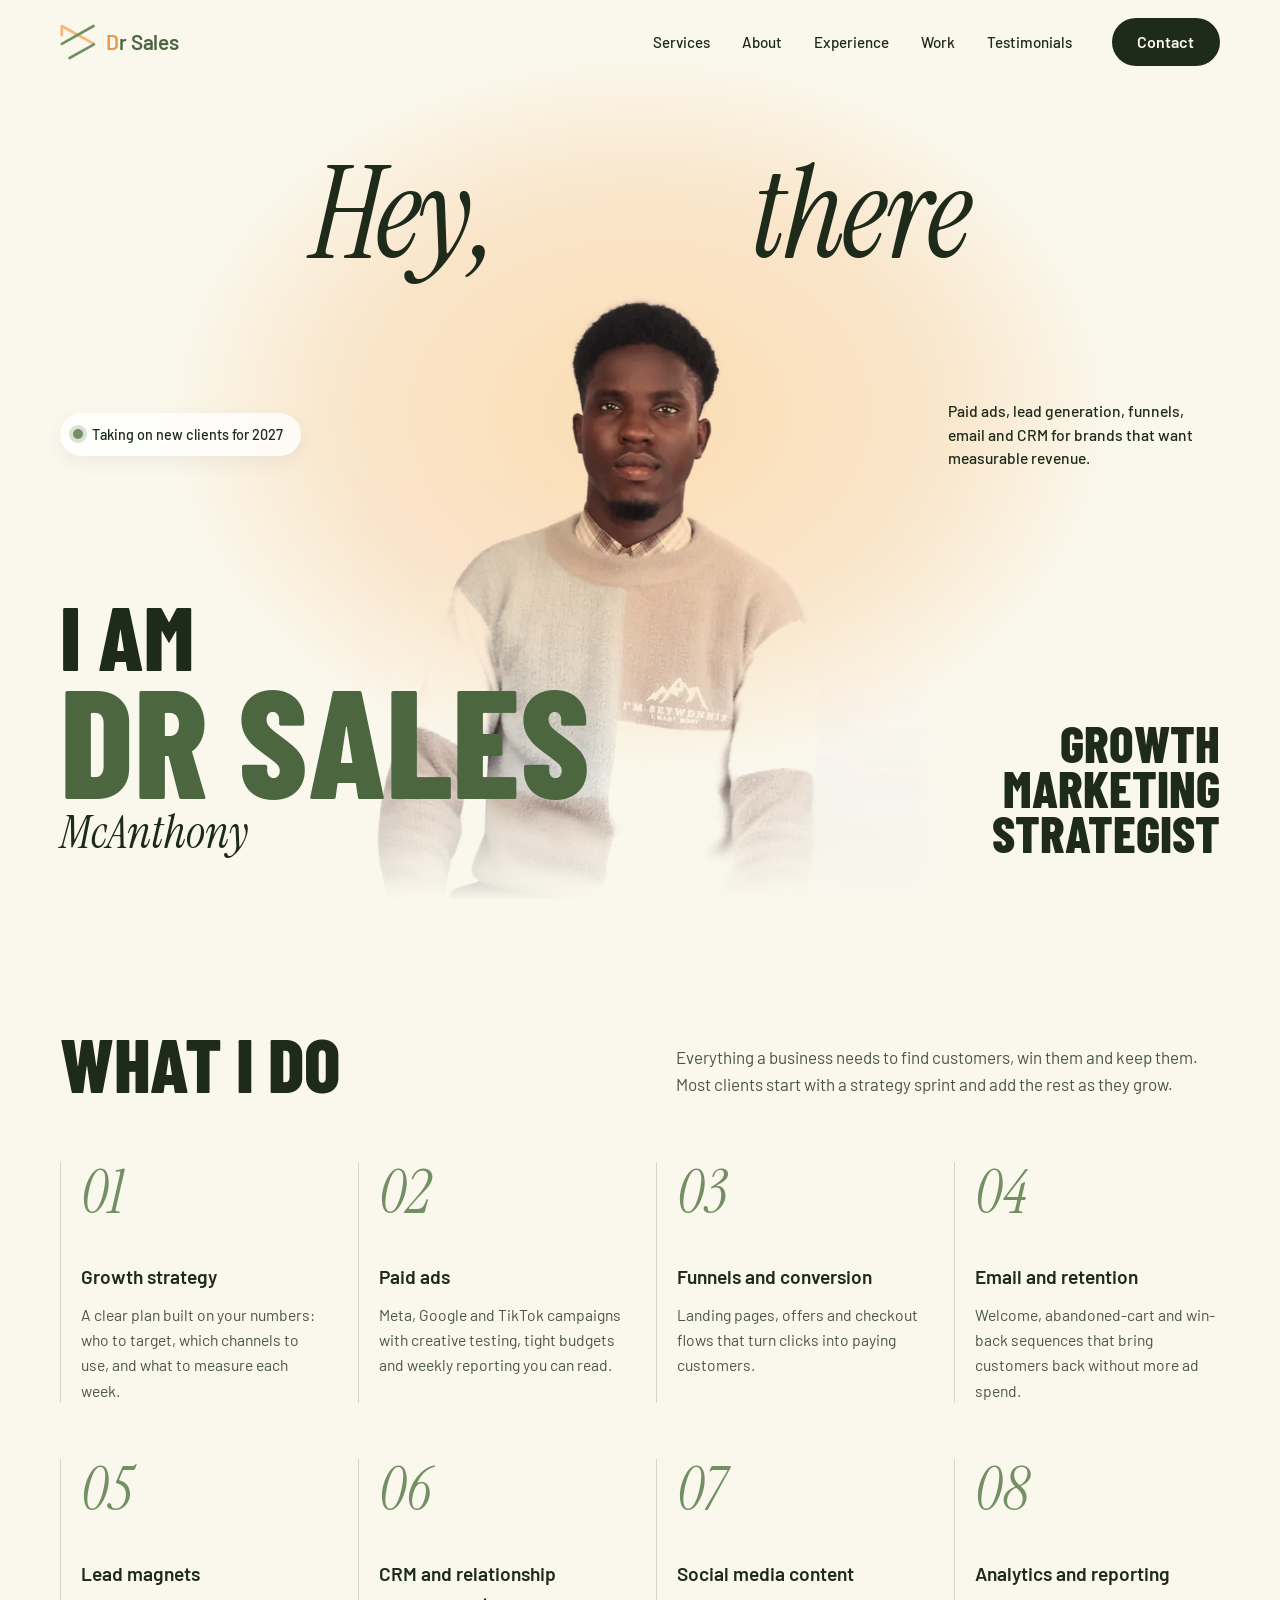
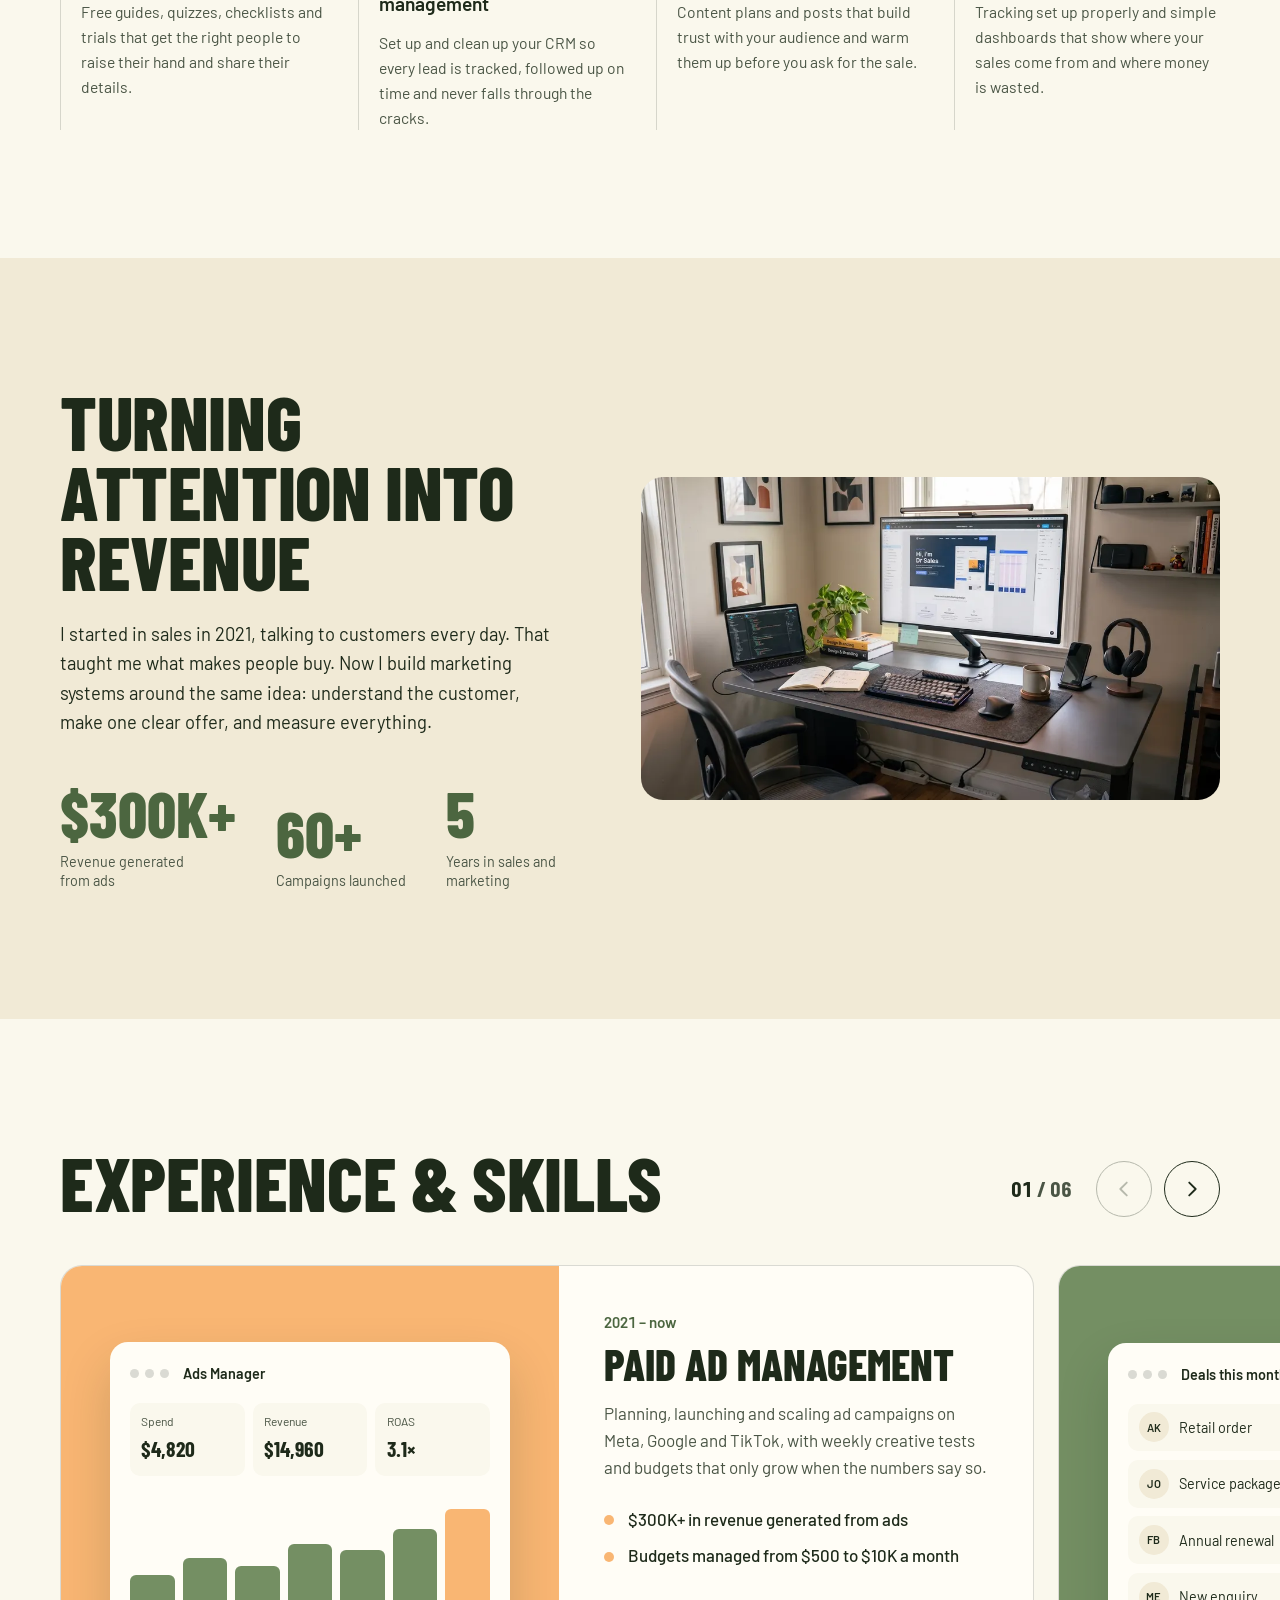
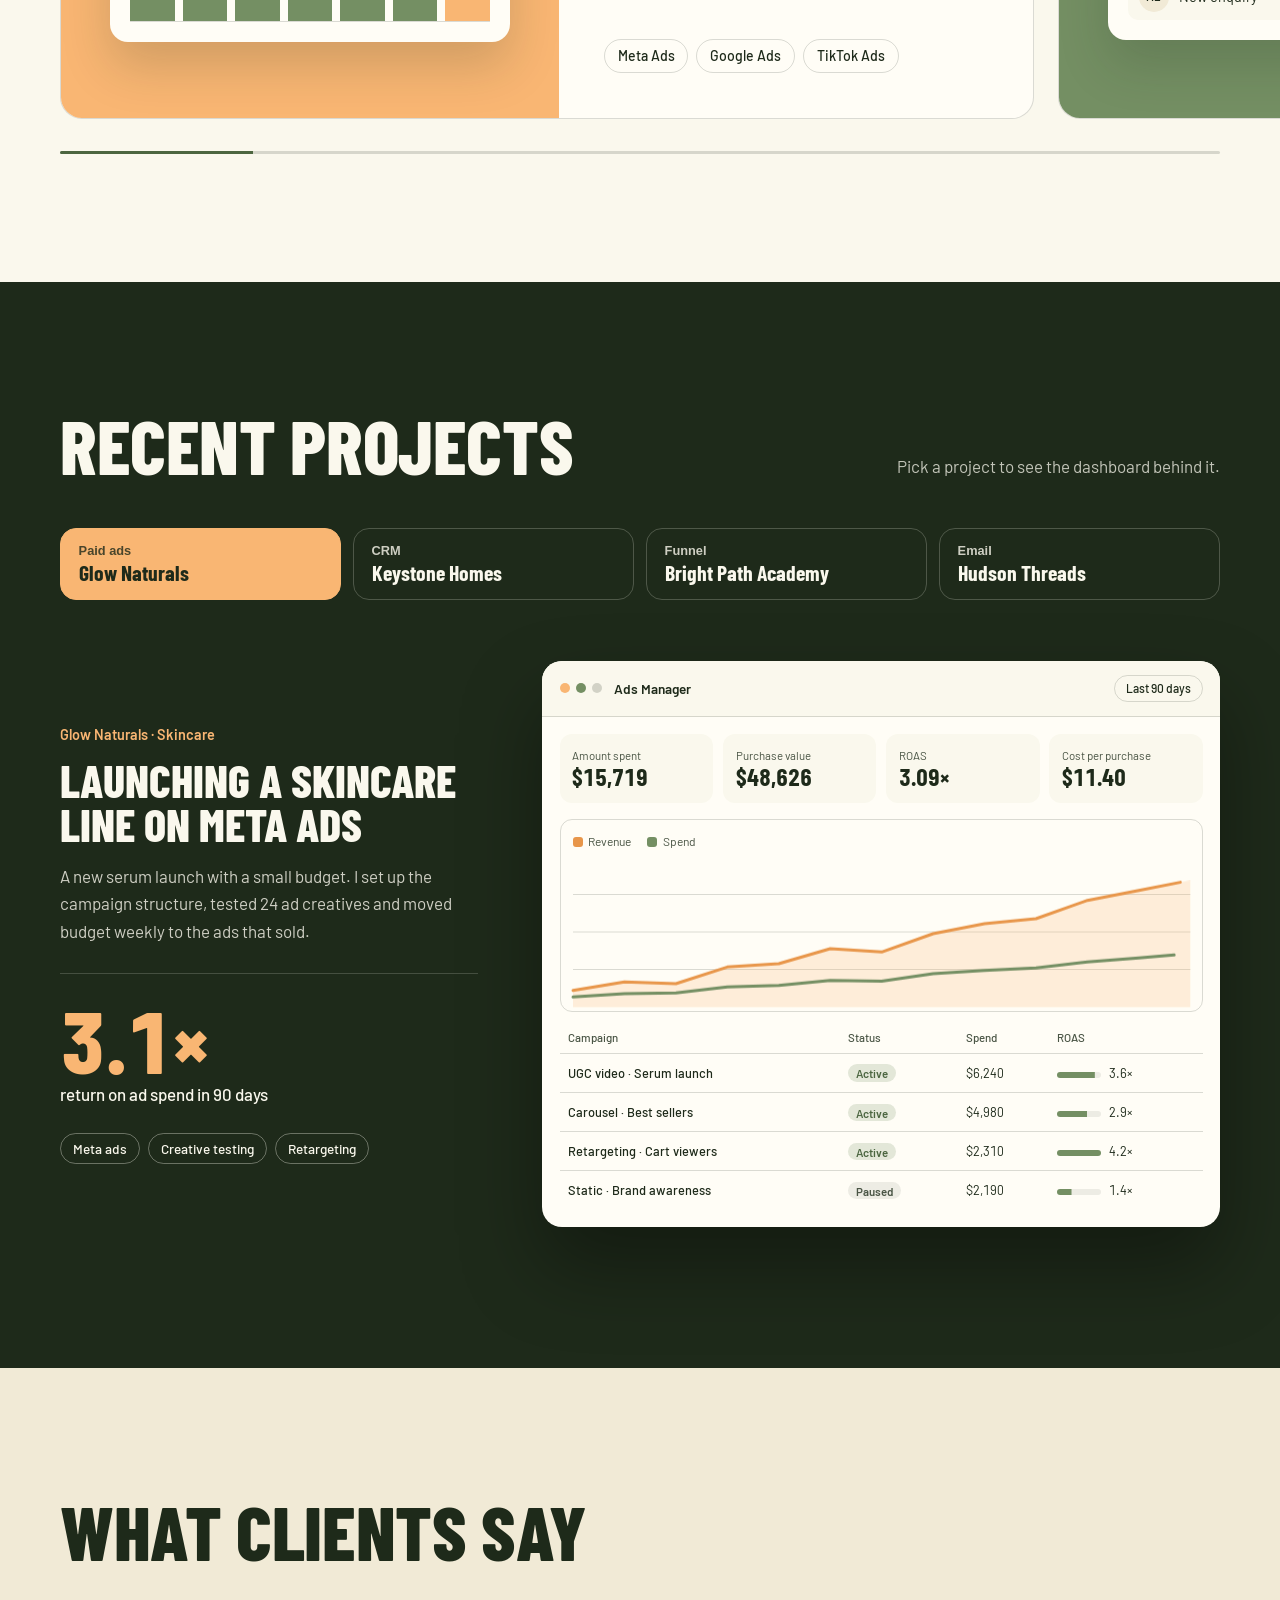
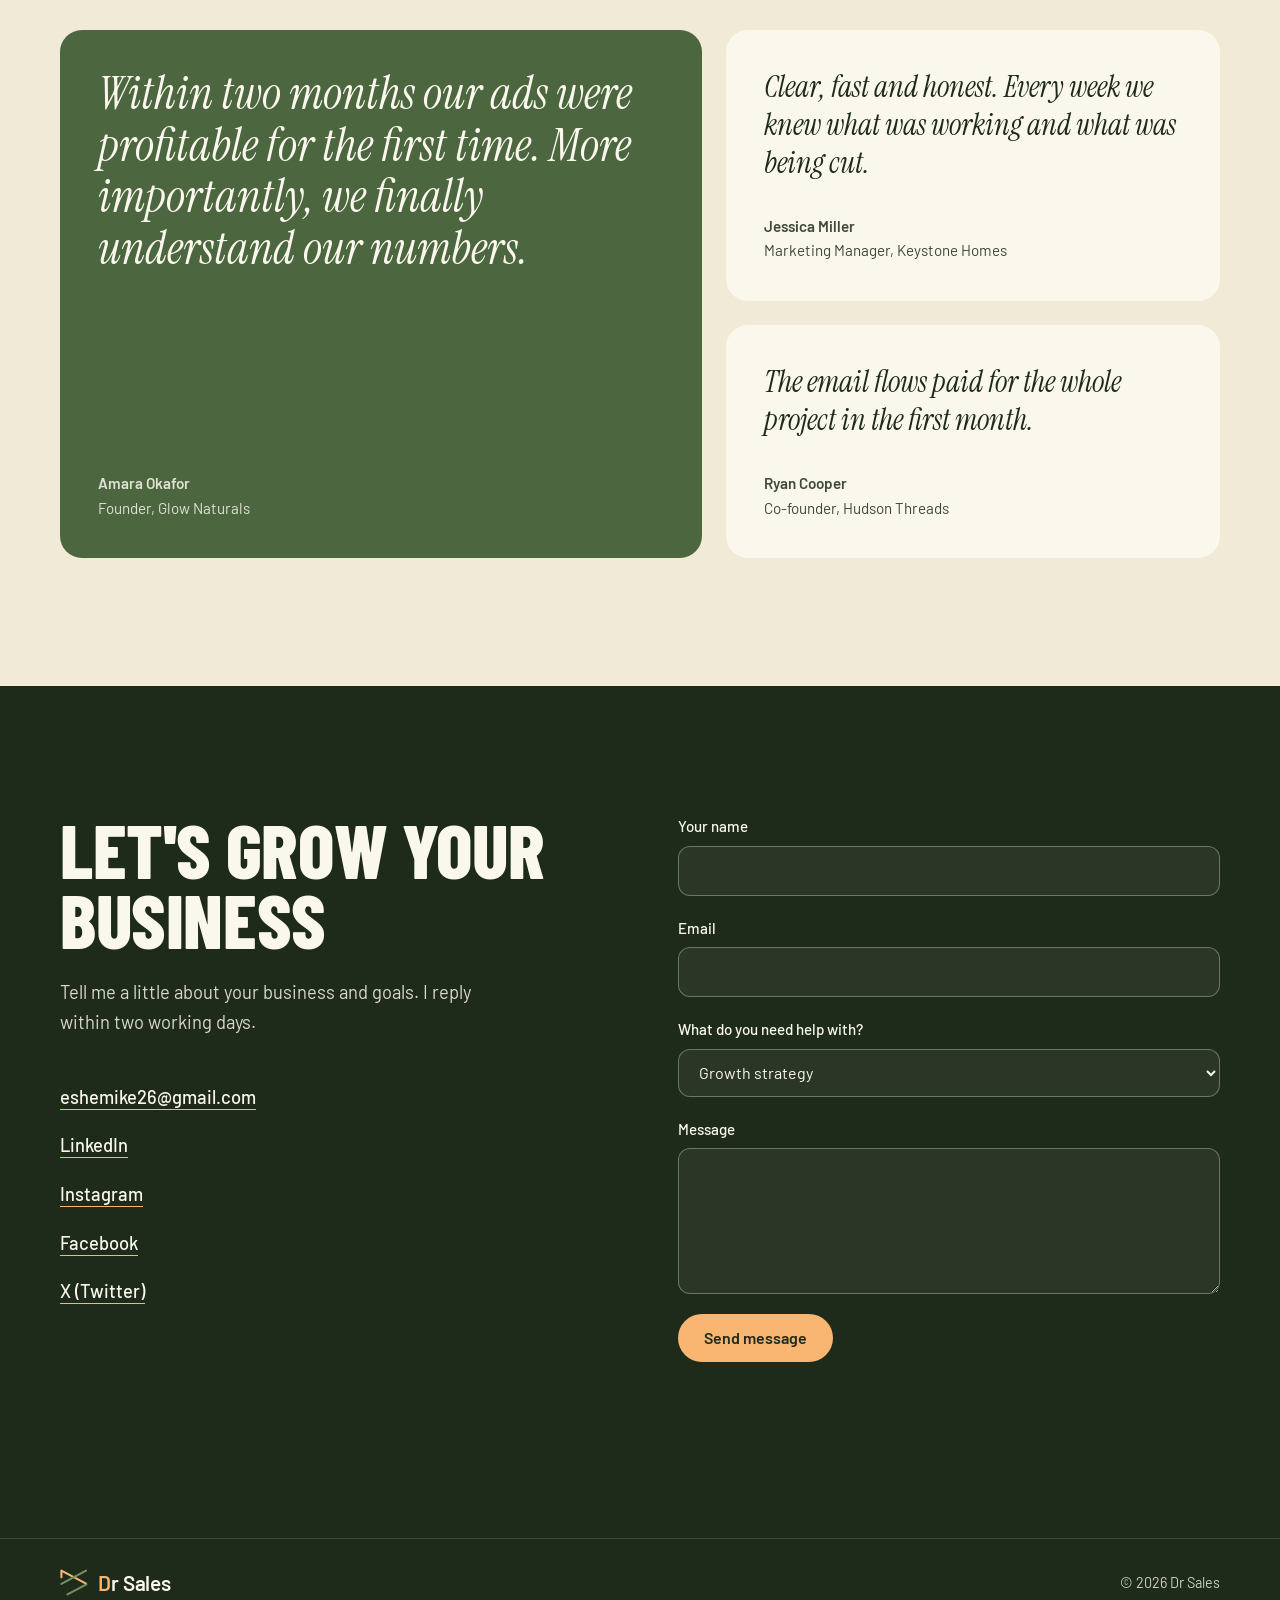
==== index.html @ d41d9933 "Initial portfolio site for Dr Sales Static HTML/CSS/JS portfolio: hero, services, about, experience " ====
<!doctype html>
<html lang="en">
<head>
  <meta charset="utf-8">
  <meta name="viewport" content="width=device-width, initial-scale=1">
  <title>Dr Sales — Growth Marketing Strategist</title>
  <meta name="description" content="Dr Sales helps brands turn attention into revenue with growth strategy, paid ads, funnels and retention marketing.">
  <link rel="icon" href="assets/img/logo.svg" type="image/svg+xml">
  <link rel="preconnect" href="https://fonts.googleapis.com">
  <link rel="preconnect" href="https://fonts.gstatic.com" crossorigin>
  <link href="https://fonts.googleapis.com/css2?family=Barlow+Condensed:wght@600;700;800&family=Barlow:wght@400;500;600&family=Instrument+Serif:ital@1&display=swap" rel="stylesheet">
  <link rel="stylesheet" href="assets/css/styles.css?v=8">
</head>
<body>
  <a class="skip-link" href="#main">Skip to content</a>

  <header class="site-header" id="top">
    <div class="container header-inner">
      <a class="brand" href="#top" aria-label="Dr Sales, back to top">
        <img src="assets/img/logo.svg" alt="" width="36" height="36">
        <span class="brand-name"><span class="brand-d">D</span>r Sales</span>
      </a>

      <button class="nav-toggle" type="button" aria-expanded="false" aria-controls="site-nav">
        <span class="sr-only">Menu</span>
        <span class="nav-toggle-bar" aria-hidden="true"></span>
      </button>

      <nav class="site-nav" id="site-nav" aria-label="Main">
        <ul>
          <li><a href="#services">Services</a></li>
          <li><a href="#about">About</a></li>
          <li><a href="#experience">Experience</a></li>
          <li><a href="#work">Work</a></li>
          <li><a href="#testimonials">Testimonials</a></li>
        </ul>
        <a class="btn btn-dark" href="#contact">Contact</a>
      </nav>
    </div>
  </header>

  <!-- Floating call to action: appears after the hero, hides at the contact form -->
  <a class="float-cta" href="#contact" data-float-cta>
    <span class="float-cta-dot" aria-hidden="true"></span>
    Get in touch
  </a>

  <main id="main">
    <!-- ============ HERO ============ -->
    <section class="hero" aria-labelledby="hero-title">
      <div class="container hero-grid">
        <p class="hero-hello" aria-hidden="true"><span>Hey,</span> <span>there</span></p>

        <figure class="hero-photo">
          <img src="assets/img/hero-900.webp"
               srcset="assets/img/hero-900.webp 900w, assets/img/hero-1400.webp 1400w"
               sizes="(min-width: 960px) 44vw, 90vw"
               width="900" height="1008"
               alt="Dr Sales seated on a stool in a colour-block sweater"
               fetchpriority="high">
        </figure>

        <p class="hero-status">
          <span class="status-dot" aria-hidden="true"></span>
          Taking on new clients for 2027
        </p>

        <!-- PLACEHOLDER: edit your specialities -->
        <p class="hero-focus">Paid ads, lead generation, funnels, email and CRM for brands that want measurable revenue.</p>

        <h1 class="hero-title" id="hero-title">
          <span class="hero-iam">I am</span>
          <span class="hero-name">Dr Sales</span>
          <span class="hero-realname">McAnthony</span>
        </h1>

        <p class="hero-role">Growth <br>Marketing <br>Strategist</p>
      </div>
    </section>

    <!-- ============ SERVICES ============ -->
    <!-- PLACEHOLDER: services copy -->
    <section class="section services" id="services" aria-labelledby="services-title">
      <div class="container">
        <div class="section-head">
          <h2 class="display" id="services-title">What I do</h2>
          <p class="section-lede">Everything a business needs to find customers, win them and keep them. Most clients start with a strategy sprint and add the rest as they grow.</p>
        </div>

        <ol class="service-list">
          <li class="service">
            <span class="service-num" aria-hidden="true">01</span>
            <h3>Growth strategy</h3>
            <p>A clear plan built on your numbers: who to target, which channels to use, and what to measure each week.</p>
          </li>
          <li class="service">
            <span class="service-num" aria-hidden="true">02</span>
            <h3>Paid ads</h3>
            <p>Meta, Google and TikTok campaigns with creative testing, tight budgets and weekly reporting you can read.</p>
          </li>
          <li class="service">
            <span class="service-num" aria-hidden="true">03</span>
            <h3>Funnels and conversion</h3>
            <p>Landing pages, offers and checkout flows that turn clicks into paying customers.</p>
          </li>
          <li class="service">
            <span class="service-num" aria-hidden="true">04</span>
            <h3>Email and retention</h3>
            <p>Welcome, abandoned-cart and win-back sequences that bring customers back without more ad spend.</p>
          </li>
          <li class="service">
            <span class="service-num" aria-hidden="true">05</span>
            <h3>Lead magnets</h3>
            <p>Free guides, quizzes, checklists and trials that get the right people to raise their hand and share their details.</p>
          </li>
          <li class="service">
            <span class="service-num" aria-hidden="true">06</span>
            <h3>CRM and relationship management</h3>
            <p>Set up and clean up your CRM so every lead is tracked, followed up on time and never falls through the cracks.</p>
          </li>
          <li class="service">
            <span class="service-num" aria-hidden="true">07</span>
            <h3>Social media content</h3>
            <p>Content plans and posts that build trust with your audience and warm them up before you ask for the sale.</p>
          </li>
          <li class="service">
            <span class="service-num" aria-hidden="true">08</span>
            <h3>Analytics and reporting</h3>
            <p>Tracking set up properly and simple dashboards that show where your sales come from and where money is wasted.</p>
          </li>
        </ol>
      </div>
    </section>

    <!-- ============ ABOUT + STATS ============ -->
    <!-- PLACEHOLDER: bio and numbers -->
    <section class="section about" id="about" aria-labelledby="about-title">
      <div class="container about-grid">
        <div class="about-copy">
          <h2 class="display" id="about-title">Turning attention into revenue</h2>
          <p class="about-text">I started in sales in 2021, talking to customers every day. That taught me what makes people buy. Now I build marketing systems around the same idea: understand the customer, make one clear offer, and measure everything.</p>

          <dl class="stats">
            <div class="stat">
              <dt>Revenue generated from ads</dt>
              <dd>$300K+</dd>
            </div>
            <div class="stat">
              <dt>Campaigns launched</dt>
              <dd>60+</dd>
            </div>
            <div class="stat">
              <dt>Years in sales and marketing</dt>
              <dd>5</dd>
            </div>
          </dl>
        </div>

        <figure class="about-photo">
          <img src="assets/img/workspace-1000.webp"
               srcset="assets/img/workspace-1000.webp 1000w, assets/img/workspace-1800.webp 1800w"
               sizes="(min-width: 960px) 50vw, 92vw"
               width="1000" height="558" loading="lazy"
               alt="Desk with a monitor showing a website design, a laptop with code, and design books">
        </figure>
      </div>
    </section>

    <!-- ============ EXPERIENCE & SKILLS ============ -->
    <!-- PLACEHOLDER: roles, years and tools -->
    <section class="section experience" id="experience" aria-labelledby="experience-title">
      <div class="container">
        <div class="xp-head">
          <h2 class="display" id="experience-title">Experience &amp; skills</h2>
          <div class="xp-controls">
            <p class="xp-counter" aria-hidden="true"><span data-xp-current>01</span> / <span data-xp-total>06</span></p>
            <button class="xp-arrow" type="button" data-xp-prev aria-label="Previous skill">
              <svg viewBox="0 0 24 24" width="22" height="22" aria-hidden="true"><path d="M15 5l-7 7 7 7" fill="none" stroke="currentColor" stroke-width="2" stroke-linecap="round" stroke-linejoin="round"/></svg>
            </button>
            <button class="xp-arrow" type="button" data-xp-next aria-label="Next skill">
              <svg viewBox="0 0 24 24" width="22" height="22" aria-hidden="true"><path d="M9 5l7 7-7 7" fill="none" stroke="currentColor" stroke-width="2" stroke-linecap="round" stroke-linejoin="round"/></svg>
            </button>
          </div>
        </div>
      </div>

      <div class="xp-track" tabindex="0" role="region" aria-roledescription="carousel" aria-label="Experience by skill. Use the arrow buttons or swipe to see more.">
        <!-- 1. Paid ads -->
        <article class="xp-slide" aria-roledescription="slide" aria-label="1 of 6">
          <div class="xp-visual xp-visual-orange" aria-hidden="true">
            <div class="mock">
              <div class="mock-bar"><span></span><span></span><span></span><b>Ads Manager</b></div>
              <div class="mock-kpis">
                <div><small>Spend</small><strong>$4,820</strong></div>
                <div><small>Revenue</small><strong>$14,960</strong></div>
                <div><small>ROAS</small><strong>3.1×</strong></div>
              </div>
              <div class="mock-chart">
                <i style="--h:38%"></i><i style="--h:52%"></i><i style="--h:45%"></i><i style="--h:63%"></i><i style="--h:58%"></i><i style="--h:76%"></i><i style="--h:92%"></i>
              </div>
            </div>
          </div>
          <div class="xp-body">
            <p class="xp-years">2021 – now</p>
            <h3>Paid ad management</h3>
            <p>Planning, launching and scaling ad campaigns on Meta, Google and TikTok, with weekly creative tests and budgets that only grow when the numbers say so.</p>
            <ul class="xp-highlights">
              <li>$300K+ in revenue generated from ads</li>
              <li>Budgets managed from $500 to $10K a month</li>
            </ul>
            <ul class="xp-tools" aria-label="Tools">
              <li>Meta Ads</li><li>Google Ads</li><li>TikTok Ads</li>
            </ul>
          </div>
        </article>

        <!-- 2. Sales -->
        <article class="xp-slide" aria-roledescription="slide" aria-label="2 of 6">
          <div class="xp-visual xp-visual-green" aria-hidden="true">
            <div class="mock">
              <div class="mock-bar"><span></span><span></span><span></span><b>Deals this month</b></div>
              <ul class="mock-rows">
                <li><span class="mock-avatar">AK</span>Retail order<em class="mock-pill">Won</em></li>
                <li><span class="mock-avatar">JO</span>Service package<em class="mock-pill">Won</em></li>
                <li><span class="mock-avatar">FB</span>Annual renewal<em class="mock-pill mock-pill-soft">Follow up</em></li>
                <li><span class="mock-avatar">ME</span>New enquiry<em class="mock-pill mock-pill-soft">Call booked</em></li>
              </ul>
            </div>
          </div>
          <div class="xp-body">
            <p class="xp-years">2021 – 2023</p>
            <h3>Sales and client relationships</h3>
            <p>Where it started: speaking to customers every day, handling objections and closing deals. It is the reason every campaign I build starts with the customer.</p>
            <ul class="xp-highlights">
              <li>Consistently hit monthly sales targets</li>
              <li>Built a base of repeat and referral clients</li>
            </ul>
            <ul class="xp-tools" aria-label="Tools">
              <li>WhatsApp Business</li><li>Google Sheets</li><li>LinkedIn</li>
            </ul>
          </div>
        </article>

        <!-- 3. Lead magnets -->
        <article class="xp-slide" aria-roledescription="slide" aria-label="3 of 6">
          <div class="xp-visual xp-visual-sand" aria-hidden="true">
            <div class="mock mock-center">
              <p class="mock-kicker">Free guide</p>
              <p class="mock-title">7 ways to get more customers from Instagram</p>
              <div class="mock-input">your@email.com</div>
              <div class="mock-button">Send me the guide</div>
              <p class="mock-note">2,140 downloads</p>
            </div>
          </div>
          <div class="xp-body">
            <p class="xp-years">2022 – now</p>
            <h3>Lead generation and lead magnets</h3>
            <p>Free guides, quizzes and offers that turn strangers into leads, paired with ads and landing pages that bring the right people in.</p>
            <ul class="xp-highlights">
              <li>15+ lead magnets created for clients</li>
              <li>Cost per lead cut by up to 40%</li>
            </ul>
            <ul class="xp-tools" aria-label="Tools">
              <li>Canva</li><li>Typeform</li><li>Meta Lead Ads</li>
            </ul>
          </div>
        </article>

        <!-- 4. Funnels -->
        <article class="xp-slide" aria-roledescription="slide" aria-label="4 of 6">
          <div class="xp-visual xp-visual-ink" aria-hidden="true">
            <div class="mock">
              <div class="mock-bar"><span></span><span></span><span></span><b>Funnel</b></div>
              <div class="mock-funnel">
                <div style="--w:100%"><span>Visitors</span><b>8,400</b></div>
                <div style="--w:72%"><span>Leads</span><b>1,260</b></div>
                <div style="--w:48%"><span>Calls</span><b>310</b></div>
                <div style="--w:30%"><span>Sales</span><b>96</b></div>
              </div>
            </div>
          </div>
          <div class="xp-body">
            <p class="xp-years">2023 – now</p>
            <h3>Funnels and landing pages</h3>
            <p>Landing pages, offers and booking flows built to convert, then tested and improved step by step until fewer visitors are lost along the way.</p>
            <ul class="xp-highlights">
              <li>20+ funnels and landing pages launched</li>
              <li>Conversion rates doubled on rebuilt pages</li>
            </ul>
            <ul class="xp-tools" aria-label="Tools">
              <li>GoHighLevel</li><li>Systeme.io</li><li>Hotjar</li>
            </ul>
          </div>
        </article>

        <!-- 5. Email -->
        <article class="xp-slide" aria-roledescription="slide" aria-label="5 of 6">
          <div class="xp-visual xp-visual-orange" aria-hidden="true">
            <div class="mock">
              <div class="mock-bar"><span></span><span></span><span></span><b>Welcome flow</b></div>
              <ol class="mock-flow">
                <li><b>Trigger</b> Joins the list</li>
                <li><b>Email 1</b> Welcome and free gift</li>
                <li><b>Wait</b> 2 days</li>
                <li><b>Email 2</b> Best sellers</li>
                <li><b>Email 3</b> 10% off, ends Friday</li>
              </ol>
            </div>
          </div>
          <div class="xp-body">
            <p class="xp-years">2023 – now</p>
            <h3>Email marketing and automation</h3>
            <p>Welcome, abandoned-cart and win-back flows that keep selling in the background, plus weekly campaigns people actually open.</p>
            <ul class="xp-highlights">
              <li>Average open rates above 40%</li>
              <li>Email driving up to 30% of store revenue</li>
            </ul>
            <ul class="xp-tools" aria-label="Tools">
              <li>Klaviyo</li><li>Mailchimp</li><li>Brevo</li>
            </ul>
          </div>
        </article>

        <!-- 6. CRM -->
        <article class="xp-slide" aria-roledescription="slide" aria-label="6 of 6">
          <div class="xp-visual xp-visual-green" aria-hidden="true">
            <div class="mock">
              <div class="mock-bar"><span></span><span></span><span></span><b>Pipeline</b></div>
              <div class="mock-kanban">
                <div><small>New</small><i></i><i></i><i></i></div>
                <div><small>Contacted</small><i></i><i></i></div>
                <div><small>Proposal</small><i></i><i></i></div>
                <div><small>Won</small><i class="is-won"></i><i class="is-won"></i></div>
              </div>
            </div>
          </div>
          <div class="xp-body">
            <p class="xp-years">2024 – now</p>
            <h3>CRM and relationship management</h3>
            <p>Setting up pipelines, follow-up reminders and automations so every lead gets a fast reply and no customer is forgotten after the first sale.</p>
            <ul class="xp-highlights">
              <li>Lead response time cut from days to minutes</li>
              <li>CRMs set up for agencies, stores and coaches</li>
            </ul>
            <ul class="xp-tools" aria-label="Tools">
              <li>HubSpot</li><li>Zoho CRM</li><li>GoHighLevel</li>
            </ul>
          </div>
        </article>
      </div>

      <div class="container">
        <div class="xp-progress" aria-hidden="true"><span></span></div>
      </div>
    </section>

    <!-- ============ RECENT WORK ============ -->
    <!-- PLACEHOLDER: client names, numbers and dashboards are examples. Replace with your real projects. -->
    <section class="section work" id="work" aria-labelledby="work-title">
      <div class="container">
        <div class="work-head">
          <h2 class="display" id="work-title">Recent projects</h2>
          <p class="work-lede">Pick a project to see the dashboard behind it.</p>
        </div>

        <div class="proj-tabs" role="tablist" aria-label="Projects">
          <button class="proj-tab" type="button" role="tab" id="tab-ads" aria-controls="panel-ads" aria-selected="true">
            <span class="proj-tab-kind">Paid ads</span>
            <span class="proj-tab-client">Glow Naturals</span>
          </button>
          <button class="proj-tab" type="button" role="tab" id="tab-crm" aria-controls="panel-crm" aria-selected="false" tabindex="-1">
            <span class="proj-tab-kind">CRM</span>
            <span class="proj-tab-client">Keystone Homes</span>
          </button>
          <button class="proj-tab" type="button" role="tab" id="tab-funnel" aria-controls="panel-funnel" aria-selected="false" tabindex="-1">
            <span class="proj-tab-kind">Funnel</span>
            <span class="proj-tab-client">Bright Path Academy</span>
          </button>
          <button class="proj-tab" type="button" role="tab" id="tab-email" aria-controls="panel-email" aria-selected="false" tabindex="-1">
            <span class="proj-tab-kind">Email</span>
            <span class="proj-tab-client">Hudson Threads</span>
          </button>
        </div>

        <!-- ===== Project 1: Paid ads ===== -->
        <div class="proj-panel is-active" role="tabpanel" id="panel-ads" aria-labelledby="tab-ads" tabindex="0">
          <div class="proj-info">
            <p class="proj-client">Glow Naturals · Skincare</p>
            <h3>Launching a skincare line on Meta ads</h3>
            <p>A new serum launch with a small budget. I set up the campaign structure, tested 24 ad creatives and moved budget weekly to the ads that sold.</p>
            <p class="proj-result"><span class="proj-result-num" data-count="3.1" data-decimals="1" data-suffix="×">3.1×</span> return on ad spend in 90 days</p>
            <ul class="proj-tags" aria-label="Services used"><li>Meta ads</li><li>Creative testing</li><li>Retargeting</li></ul>
          </div>

          <div class="dash" aria-hidden="true">
            <div class="dash-top">
              <span class="dash-dots"><i></i><i></i><i></i></span>
              <b>Ads Manager</b>
              <span class="dash-pill">Last 90 days</span>
            </div>
            <div class="dash-body">
              <div class="dash-kpis">
                <div class="kpi"><small>Amount spent</small><strong data-count="15720" data-prefix="$">$15,720</strong></div>
                <div class="kpi"><small>Purchase value</small><strong data-count="48630" data-prefix="$">$48,630</strong></div>
                <div class="kpi"><small>ROAS</small><strong data-count="3.09" data-decimals="2" data-suffix="×">3.09×</strong></div>
                <div class="kpi"><small>Cost per purchase</small><strong data-count="11.4" data-decimals="2" data-prefix="$">$11.40</strong></div>
              </div>

              <div class="dash-chart">
                <div class="dash-legend"><span class="lg-orange">Revenue</span><span class="lg-green">Spend</span></div>
                <svg viewBox="0 0 600 180" preserveAspectRatio="none">
                  <g class="grid"><line x1="0" y1="45" x2="600" y2="45"/><line x1="0" y1="90" x2="600" y2="90"/><line x1="0" y1="135" x2="600" y2="135"/></g>
                  <path class="area" d="M0 160 L50 150 L100 152 L150 132 L200 128 L250 110 L300 114 L350 92 L400 80 L450 74 L500 52 L550 40 L600 28 L600 180 L0 180Z"/>
                  <path class="line line-orange" pathLength="1" d="M0 160 L50 150 L100 152 L150 132 L200 128 L250 110 L300 114 L350 92 L400 80 L450 74 L500 52 L550 40 L600 28"/>
                  <path class="line line-green" pathLength="1" d="M0 168 L50 164 L100 163 L150 156 L200 154 L250 148 L300 149 L350 140 L400 136 L450 133 L500 126 L550 121 L600 116"/>
                </svg>
              </div>

              <table class="dash-table">
                <thead><tr><th>Campaign</th><th>Status</th><th>Spend</th><th>ROAS</th></tr></thead>
                <tbody>
                  <tr><td>UGC video · Serum launch</td><td><em class="st st-on">Active</em></td><td>$6,240</td><td><span class="roas" style="--r:86%"></span>3.6×</td></tr>
                  <tr><td>Carousel · Best sellers</td><td><em class="st st-on">Active</em></td><td>$4,980</td><td><span class="roas" style="--r:69%"></span>2.9×</td></tr>
                  <tr><td>Retargeting · Cart viewers</td><td><em class="st st-on">Active</em></td><td>$2,310</td><td><span class="roas" style="--r:100%"></span>4.2×</td></tr>
                  <tr><td>Static · Brand awareness</td><td><em class="st st-off">Paused</em></td><td>$2,190</td><td><span class="roas" style="--r:33%"></span>1.4×</td></tr>
                </tbody>
              </table>
            </div>
          </div>
        </div>

        <!-- ===== Project 2: CRM ===== -->
        <div class="proj-panel" role="tabpanel" id="panel-crm" aria-labelledby="tab-crm" tabindex="0" hidden>
          <div class="proj-info">
            <p class="proj-client">Keystone Homes · Real estate</p>
            <h3>A CRM that follows up on every lead</h3>
            <p>Leads from Google Ads and a free buyer's guide were sitting in inboxes for days. I set up a HubSpot pipeline with instant replies, reminders and viewing bookings.</p>
            <p class="proj-result"><span class="proj-result-num" data-count="4" data-suffix=" min">4 min</span> average reply to new leads, down from 2 days</p>
            <ul class="proj-tags" aria-label="Services used"><li>HubSpot</li><li>Automation</li><li>Lead magnet</li></ul>
          </div>

          <div class="dash" aria-hidden="true">
            <div class="dash-top">
              <span class="dash-dots"><i></i><i></i><i></i></span>
              <b>Sales pipeline</b>
              <span class="dash-pill">This quarter</span>
            </div>
            <div class="dash-body">
              <div class="dash-kpis">
                <div class="kpi"><small>New leads</small><strong data-count="486">486</strong></div>
                <div class="kpi"><small>Avg. reply time</small><strong data-count="4" data-suffix=" min">4 min</strong></div>
                <div class="kpi"><small>Viewings booked</small><strong data-count="132">132</strong></div>
                <div class="kpi"><small>Deals won</small><strong data-count="27">27</strong></div>
              </div>

              <div class="kanban">
                <div class="kcol">
                  <p class="kcol-title">New lead <span>3</span></p>
                  <div class="kcard"><b>Michael T.</b><small>3-bed apartment</small><em>Google Ads</em></div>
                  <div class="kcard"><b>Sarah M.</b><small>2-bed duplex</small><em>Buyer's guide</em></div>
                  <div class="kcard"><b>Ashley R.</b><small>Lot, half an acre</small><em>Website</em></div>
                </div>
                <div class="kcol">
                  <p class="kcol-title">Contacted <span>2</span></p>
                  <div class="kcard"><b>Grace E.</b><small>4-bed townhouse</small><em>Google Ads</em></div>
                  <div class="kcard"><b>Kevin B.</b><small>Studio condo</small><em>Referral</em></div>
                </div>
                <div class="kcol">
                  <p class="kcol-title">Viewing booked <span>2</span></p>
                  <div class="kcard"><b>Emily S.</b><small>3-bed apartment</small><em>Buyer's guide</em></div>
                  <div class="kcard kcard-move"><b>Daniel F.</b><small>5-bed detached</small><em>Google Ads</em></div>
                </div>
                <div class="kcol kcol-won">
                  <p class="kcol-title">Won <span>27</span></p>
                  <div class="kcard"><b>Brian H.</b><small>2-bed apartment</small><em>Buyer's guide</em></div>
                  <div class="kcard kcard-ghost"></div>
                </div>
              </div>

              <div class="toast"><span class="toast-dot"></span>New lead from Google Ads · auto-reply sent in 1 min</div>
            </div>
          </div>
        </div>

        <!-- ===== Project 3: Funnel ===== -->
        <div class="proj-panel" role="tabpanel" id="panel-funnel" aria-labelledby="tab-funnel" tabindex="0" hidden>
          <div class="proj-info">
            <p class="proj-client">Bright Path Academy · Online courses</p>
            <h3>A webinar funnel that sells the course</h3>
            <p>Ads were sending people straight to a long sales page. I built a free webinar funnel with reminders and a timed offer, then improved each step.</p>
            <p class="proj-result"><span class="proj-result-num" data-count="38" data-prefix="−" data-suffix="%">−38%</span> cost to get each new student</p>
            <ul class="proj-tags" aria-label="Services used"><li>Funnels</li><li>Landing pages</li><li>Paid social</li></ul>
          </div>

          <div class="dash" aria-hidden="true">
            <div class="dash-top">
              <span class="dash-dots"><i></i><i></i><i></i></span>
              <b>Webinar funnel</b>
              <span class="dash-pill">Last 60 days</span>
            </div>
            <div class="dash-body">
              <div class="funnel">
                <div class="fstep" style="--w:100%"><span>Ad clicks</span><b data-count="12480">12,480</b></div>
                <p class="frate">25% registered</p>
                <div class="fstep" style="--w:74%"><span>Registrations</span><b data-count="3120">3,120</b></div>
                <p class="frate">44% attended</p>
                <div class="fstep" style="--w:50%"><span>Attended</span><b data-count="1370">1,370</b></div>
                <p class="frate">15.6% bought</p>
                <div class="fstep" style="--w:30%"><span>Students</span><b data-count="214">214</b></div>
              </div>

              <div class="compare">
                <p class="compare-title">Cost per student</p>
                <div class="cbar"><span>Before</span><i style="--w:100%"></i><b>$61</b></div>
                <div class="cbar cbar-now"><span>After</span><i style="--w:62%"></i><b>$38</b></div>
              </div>
            </div>
          </div>
        </div>

        <!-- ===== Project 4: Email ===== -->
        <div class="proj-panel" role="tabpanel" id="panel-email" aria-labelledby="tab-email" tabindex="0" hidden>
          <div class="proj-info">
            <p class="proj-client">Hudson Threads · Fashion store</p>
            <h3>Email flows that sell on autopilot</h3>
            <p>The store only sent the odd newsletter. I built welcome, abandoned-cart, browse and win-back flows in Klaviyo, then a weekly campaign calendar.</p>
            <p class="proj-result"><span class="proj-result-num" data-count="31" data-suffix="%">31%</span> of store revenue now comes from email</p>
            <ul class="proj-tags" aria-label="Services used"><li>Klaviyo</li><li>Email flows</li><li>Retention</li></ul>
          </div>

          <div class="dash" aria-hidden="true">
            <div class="dash-top">
              <span class="dash-dots"><i></i><i></i><i></i></span>
              <b>Email performance</b>
              <span class="dash-pill">Last 90 days</span>
            </div>
            <div class="dash-body">
              <div class="dash-kpis">
                <div class="kpi"><small>Open rate</small><strong data-count="46.2" data-decimals="1" data-suffix="%">46.2%</strong></div>
                <div class="kpi"><small>Click rate</small><strong data-count="4.8" data-decimals="1" data-suffix="%">4.8%</strong></div>
                <div class="kpi"><small>Email revenue</small><strong data-count="21940" data-prefix="$">$21,940</strong></div>
                <div class="kpi"><small>Subscribers</small><strong data-count="8650">8,650</strong></div>
              </div>

              <div class="email-grid">
                <div class="ring">
                  <svg viewBox="0 0 120 120">
                    <circle class="ring-bg" cx="60" cy="60" r="50"/>
                    <circle class="ring-fg" cx="60" cy="60" r="50" pathLength="100" style="--p:31"/>
                  </svg>
                  <p><b data-count="31" data-suffix="%">31%</b><small>of store revenue</small></p>
                </div>
                <ul class="flows">
                  <li><span>Abandoned cart</span><i style="--w:100%"></i><b>$8,410</b></li>
                  <li><span>Welcome series</span><i style="--w:93%"></i><b>$7,820</b></li>
                  <li><span>Browse abandonment</span><i style="--w:35%"></i><b>$2,960</b></li>
                  <li><span>Win-back</span><i style="--w:33%"></i><b>$2,750</b></li>
                </ul>
              </div>
            </div>
          </div>
        </div>
      </div>
    </section>

    <!-- ============ TESTIMONIALS ============ -->
    <!-- PLACEHOLDER: replace with real client quotes and names -->
    <section class="section testimonials" id="testimonials" aria-labelledby="testimonials-title">
      <div class="container">
        <h2 class="display" id="testimonials-title">What clients say</h2>

        <div class="quote-grid">
          <figure class="quote quote-feature">
            <blockquote>
              <p>Within two months our ads were profitable for the first time. More importantly, we finally understand our numbers.</p>
            </blockquote>
            <figcaption><span class="quote-name">Amara Okafor</span> Founder, Glow Naturals</figcaption>
          </figure>
          <figure class="quote">
            <blockquote>
              <p>Clear, fast and honest. Every week we knew what was working and what was being cut.</p>
            </blockquote>
            <figcaption><span class="quote-name">Jessica Miller</span> Marketing Manager, Keystone Homes</figcaption>
          </figure>
          <figure class="quote">
            <blockquote>
              <p>The email flows paid for the whole project in the first month.</p>
            </blockquote>
            <figcaption><span class="quote-name">Ryan Cooper</span> Co-founder, Hudson Threads</figcaption>
          </figure>
        </div>
      </div>
    </section>

    <!-- ============ CONTACT ============ -->
    <section class="section contact" id="contact" aria-labelledby="contact-title">
      <div class="container contact-grid">
        <div class="contact-intro">
          <h2 class="display" id="contact-title">Let's grow your business</h2>
          <p>Tell me a little about your business and goals. I reply within two working days.</p>
          <ul class="contact-links">
            <li><a href="mailto:eshemike26@gmail.com">eshemike26@gmail.com</a></li>
            <li><a href="https://www.linkedin.com/in/ilabonosi-mcanthony-eshemokhai-baba12293/" target="_blank" rel="noopener">LinkedIn</a></li>
            <li><a href="https://www.instagram.com/the_drsales/" target="_blank" rel="noopener">Instagram</a></li>
            <li><a href="https://www.facebook.com/eshemokhai.osi/" target="_blank" rel="noopener">Facebook</a></li>
            <li><a href="https://x.com/only_osi" target="_blank" rel="noopener">X (Twitter)</a></li>
          </ul>
        </div>

        <!-- Replace YOUR_FORM_ID with the ID from your Formspree form (formspree.io) -->
        <form class="contact-form" action="https://formspree.io/f/YOUR_FORM_ID" method="POST" novalidate>
          <div class="field">
            <label for="cf-name">Your name</label>
            <input id="cf-name" name="name" type="text" autocomplete="name" required>
            <p class="field-error" id="cf-name-error" hidden></p>
          </div>
          <div class="field">
            <label for="cf-email">Email</label>
            <input id="cf-email" name="email" type="email" autocomplete="email" required>
            <p class="field-error" id="cf-email-error" hidden></p>
          </div>
          <div class="field">
            <label for="cf-service">What do you need help with?</label>
            <select id="cf-service" name="service">
              <option>Growth strategy</option>
              <option>Paid ads</option>
              <option>Funnels and conversion</option>
              <option>Email and retention</option>
              <option>Lead magnets</option>
              <option>CRM and relationship management</option>
              <option>Social media content</option>
              <option>Analytics and reporting</option>
              <option>Not sure yet</option>
            </select>
          </div>
          <div class="field">
            <label for="cf-message">Message</label>
            <textarea id="cf-message" name="message" rows="5" required></textarea>
            <p class="field-error" id="cf-message-error" hidden></p>
          </div>
          <button class="btn btn-orange" type="submit">Send message</button>
          <p class="form-status" role="status" aria-live="polite"></p>
        </form>
      </div>
    </section>
  </main>

  <footer class="site-footer">
    <div class="container footer-inner">
      <a class="brand" href="#top" aria-label="Dr Sales, back to top">
        <img src="assets/img/logo.svg" alt="" width="28" height="28">
        <span class="brand-name"><span class="brand-d">D</span>r Sales</span>
      </a>
      <p>© <span data-year>2026</span> Dr Sales</p>
    </div>
  </footer>

  <script src="assets/js/main.js?v=8" defer></script>
</body>
</html>
---- assets/css/styles.css ----
/* ==========================================================
   Dr Sales — portfolio
   Brand: orange #F9B673, sage #748F63, cream #FAF8ED
   ========================================================== */

:root {
  --cream: #FAF8ED;
  --sand: #F1EAD6;
  --ink: #1E2A1A;
  --ink-soft: #4A5545;
  --green: #748F63;
  --green-deep: #4C6640;
  --orange: #F9B673;
  --orange-soft: #FCDDB3;
  --line: rgba(30, 42, 26, 0.16);

  --focus: var(--ink);

  --font-display: "Barlow Condensed", "Arial Narrow", sans-serif;
  --font-body: "Barlow", system-ui, sans-serif;
  --font-script: "Instrument Serif", Georgia, serif;

  --container: 1240px;
  --gutter: clamp(1rem, 4vw, 2.5rem);
  --radius: 22px;
  --ease-out: cubic-bezier(0.22, 1, 0.36, 1);
}

*,
*::before,
*::after { box-sizing: border-box; }

html { scroll-behavior: smooth; }

body {
  margin: 0;
  background: var(--cream);
  color: var(--ink);
  font-family: var(--font-body);
  font-size: 1.0625rem;
  line-height: 1.6;
  -webkit-font-smoothing: antialiased;
}

img { display: block; max-width: 100%; height: auto; }

a { color: inherit; }

h1, h2, h3, p, figure, blockquote, ul, ol, dl, dd { margin: 0; }

ul, ol { padding: 0; list-style: none; }

:focus-visible {
  outline: 3px solid var(--focus);
  outline-offset: 3px;
  border-radius: 6px;
}

.sr-only {
  position: absolute;
  width: 1px; height: 1px;
  overflow: hidden;
  clip: rect(0 0 0 0);
  white-space: nowrap;
}

.skip-link {
  position: absolute;
  left: 1rem; top: -4rem;
  z-index: 100;
  padding: 0.75rem 1rem;
  background: var(--ink);
  color: var(--cream);
  border-radius: 8px;
}
.skip-link:focus { top: 1rem; }

.container {
  width: 100%;
  max-width: var(--container);
  margin-inline: auto;
  padding-inline: var(--gutter);
}

/* ---------- Buttons ---------- */

.btn {
  display: inline-flex;
  align-items: center;
  justify-content: center;
  min-height: 48px;
  padding: 0.75rem 1.6rem;
  border: 0;
  border-radius: 999px;
  font: 600 1rem/1 var(--font-body);
  text-decoration: none;
  cursor: pointer;
  transition: transform 160ms var(--ease-out), background-color 160ms;
}
.btn:active { transform: scale(0.97); }

.btn-dark { background: var(--ink); color: var(--cream); }
.btn-dark:hover { background: var(--green-deep); }

.btn-orange { background: var(--orange); color: var(--ink); }
.btn-orange:hover { background: var(--orange-soft); }

/* ---------- Header ---------- */

.site-header {
  position: relative;
  z-index: 10;
}

.header-inner {
  display: flex;
  align-items: center;
  justify-content: space-between;
  min-height: 84px;
}

.brand {
  display: inline-flex;
  align-items: center;
  gap: 0.65rem;
  text-decoration: none;
}

.brand-name {
  font-family: var(--font-body);
  font-weight: 600;
  font-size: 1.3rem;
  color: var(--green-deep);
  letter-spacing: -0.01em;
}
.brand-d { color: #E8964A; }

.site-nav {
  display: flex;
  align-items: center;
  gap: 2.5rem;
}
.site-nav ul {
  display: flex;
  gap: 2rem;
}
.site-nav ul a {
  font-size: 0.95rem;
  font-weight: 500;
  text-decoration: none;
  padding-block: 0.5rem;
  background: linear-gradient(var(--green), var(--green)) left bottom / 0 2px no-repeat;
  transition: background-size 200ms var(--ease-out);
}
.site-nav ul a:hover { background-size: 100% 2px; }

.nav-toggle { display: none; }

@media (max-width: 899px) {
  .nav-toggle {
    display: grid;
    place-items: center;
    width: 48px; height: 48px;
    border: 1px solid var(--line);
    border-radius: 50%;
    background: transparent;
    cursor: pointer;
  }
  .nav-toggle-bar,
  .nav-toggle-bar::before,
  .nav-toggle-bar::after {
    display: block;
    width: 18px; height: 2px;
    background: var(--ink);
    border-radius: 2px;
    transition: transform 200ms var(--ease-out), opacity 150ms;
  }
  .nav-toggle-bar { position: relative; }
  .nav-toggle-bar::before,
  .nav-toggle-bar::after { content: ""; position: absolute; left: 0; }
  .nav-toggle-bar::before { top: -6px; }
  .nav-toggle-bar::after { top: 6px; }
  .nav-toggle[aria-expanded="true"] .nav-toggle-bar { background: transparent; }
  .nav-toggle[aria-expanded="true"] .nav-toggle-bar::before { transform: translateY(6px) rotate(45deg); }
  .nav-toggle[aria-expanded="true"] .nav-toggle-bar::after { transform: translateY(-6px) rotate(-45deg); }

  .site-nav {
    position: absolute;
    top: 76px;
    left: var(--gutter);
    right: var(--gutter);
    flex-direction: column;
    align-items: stretch;
    gap: 1rem;
    padding: 1.25rem;
    background: var(--cream);
    border: 1px solid var(--line);
    border-radius: var(--radius);
    box-shadow: 0 18px 40px rgba(30, 42, 26, 0.12);
  }
  .site-nav:not(.is-open) { display: none; }
  .site-nav ul { flex-direction: column; gap: 0; }
  .site-nav ul a {
    display: block;
    padding: 0.85rem 0.25rem;
    font-size: 1.1rem;
    border-bottom: 1px solid var(--line);
    background: none;
  }
}

/* ---------- Floating call to action ---------- */

.float-cta {
  --focus: var(--ink);
  position: fixed;
  right: clamp(1rem, 3vw, 2rem);
  bottom: calc(clamp(1rem, 3vw, 2rem) + env(safe-area-inset-bottom));
  z-index: 50;
  display: inline-flex;
  align-items: center;
  gap: 0.65rem;
  min-height: 56px;
  padding: 0.9rem 1.5rem 0.9rem 1.2rem;
  background: var(--orange);
  color: var(--ink);
  border-radius: 999px;
  box-shadow: 0 14px 34px rgba(30, 42, 26, 0.28);
  font-weight: 600;
  font-size: 1rem;
  text-decoration: none;
  opacity: 0;
  visibility: hidden;
  transform: translateY(16px) scale(0.96);
  transition:
    opacity 250ms ease-out,
    transform 300ms var(--ease-out),
    visibility 0s linear 300ms,
    background-color 160ms;
}
.float-cta.is-visible {
  opacity: 1;
  visibility: visible;
  transform: none;
  transition:
    opacity 250ms ease-out,
    transform 300ms var(--ease-out),
    visibility 0s,
    background-color 160ms;
}
.float-cta:hover { background: var(--orange-soft); }
.float-cta:active { transform: scale(0.97); }
.float-cta-dot {
  width: 10px; height: 10px;
  border-radius: 50%;
  background: var(--green-deep);
  box-shadow: 0 0 0 4px rgba(76, 102, 64, 0.22);
}
@media (prefers-reduced-motion: no-preference) {
  .float-cta.is-visible .float-cta-dot { animation: ping 2.4s ease-out 3; }
}
@keyframes ping {
  0% { box-shadow: 0 0 0 0 rgba(76, 102, 64, 0.45); }
  70%, 100% { box-shadow: 0 0 0 10px rgba(76, 102, 64, 0); }
}

/* ---------- Hero ---------- */

.hero {
  position: relative;
  margin-top: -84px;
  padding-top: 84px;
  overflow: hidden;
  background:
    radial-gradient(48% 52% at 50% 46%, var(--orange-soft) 0%, rgba(249, 182, 115, 0.28) 48%, rgba(250, 248, 237, 0) 78%),
    var(--cream);
}

.hero-grid {
  position: relative;
  display: grid;
  grid-template-columns: 1fr minmax(340px, 42%) 1fr;
  grid-template-rows: auto 1fr auto;
  min-height: min(calc(100dvh - 84px), 860px);
  min-height: max(640px, min(calc(100dvh - 84px), 860px));
  column-gap: 1.5rem;
}

.hero-hello {
  grid-column: 1 / -1;
  grid-row: 1;
  z-index: 3;
  display: flex;
  justify-content: center;
  gap: clamp(7rem, 20vw, 17rem);
  margin-top: clamp(2.5rem, 8vh, 5rem);
  font-family: var(--font-script);
  font-style: italic;
  font-weight: 400;
  font-size: clamp(4.5rem, 10vw, 9.5rem);
  line-height: 0.9;
  letter-spacing: -0.02em;
  color: var(--ink);
  pointer-events: none;
}

.hero-photo {
  grid-column: 2;
  grid-row: 1 / -1;
  align-self: end;
  z-index: 1;
  margin-inline: -12%;
  /* Multiply the (lightened) studio backdrop into the warm glow so it disappears */
  mix-blend-mode: multiply;
}
.hero-photo img {
  width: 100%;
  filter: brightness(1.04) contrast(1.03);
  -webkit-mask-image:
    linear-gradient(to right, transparent 0%, #000 5%, #000 95%, transparent 100%),
    linear-gradient(to bottom, transparent 0%, #000 6%, #000 80%, transparent 100%);
  -webkit-mask-composite: source-in;
  mask-image:
    linear-gradient(to right, transparent 0%, #000 5%, #000 95%, transparent 100%),
    linear-gradient(to bottom, transparent 0%, #000 6%, #000 80%, transparent 100%);
  mask-composite: intersect;
}

.hero-status {
  grid-column: 1;
  grid-row: 2;
  align-self: center;
  justify-self: start;
  z-index: 2;
  display: inline-flex;
  align-items: center;
  gap: 0.6rem;
  padding: 0.6rem 1.1rem 0.6rem 0.8rem;
  background: rgba(255, 255, 255, 0.78);
  border-radius: 999px;
  font-size: 0.9rem;
  font-weight: 500;
  box-shadow: 0 6px 20px rgba(30, 42, 26, 0.06);
}
.status-dot {
  width: 10px; height: 10px;
  border-radius: 50%;
  background: var(--green);
  box-shadow: 0 0 0 4px rgba(116, 143, 99, 0.25);
}

.hero-focus {
  grid-column: 3;
  grid-row: 2;
  align-self: center;
  justify-self: end;
  z-index: 2;
  max-width: 17rem;
  font-size: 0.98rem;
  font-weight: 500;
  line-height: 1.5;
}

.hero-title {
  grid-column: 1 / 3;
  grid-row: 3;
  z-index: 2;
  align-self: end;
  padding-bottom: clamp(2rem, 5vh, 3.5rem);
  font-family: var(--font-display);
  font-weight: 800;
  text-transform: uppercase;
  line-height: 0.84;
  letter-spacing: -0.01em;
}
.hero-iam {
  display: block;
  font-size: clamp(3.5rem, 7vw, 6.5rem);
}
.hero-name {
  display: block;
  font-size: clamp(5rem, 12vw, 11rem);
  color: var(--green-deep);
}
.hero-realname {
  display: block;
  margin-top: 0.15em;
  font-family: var(--font-script);
  font-style: italic;
  font-weight: 400;
  font-size: clamp(2rem, 3.6vw, 3.25rem);
  line-height: 1;
  text-transform: none;
  letter-spacing: 0;
  color: var(--ink);
}

.hero-role {
  grid-column: 3;
  grid-row: 3;
  z-index: 2;
  align-self: end;
  justify-self: end;
  padding-bottom: clamp(2rem, 5vh, 3.5rem);
  font-family: var(--font-display);
  font-weight: 800;
  font-size: clamp(2.2rem, 4vw, 3.75rem);
  line-height: 0.88;
  text-transform: uppercase;
  text-align: right;
}

@media (max-width: 899px) {
  .hero-grid {
    grid-template-columns: 1fr;
    grid-template-rows: auto;
    min-height: 0;
    row-gap: 1.25rem;
  }
  .hero-hello {
    grid-row: 1;
    gap: 0.25em;
    justify-content: flex-start;
    margin-top: 1.5rem;
    font-size: clamp(3.75rem, 17vw, 6rem);
  }
  .hero-photo {
    grid-column: 1;
    grid-row: 2;
    margin-inline: -10%;
    margin-top: -2.5rem;
  }
  .hero-title {
    grid-column: 1;
    grid-row: 3;
    margin-top: -5.5rem;
    padding-bottom: 0;
  }
  .hero-name { font-size: clamp(4.5rem, 22vw, 7rem); }
  .hero-role {
    grid-column: 1;
    grid-row: 4;
    justify-self: start;
    text-align: left;
    padding-bottom: 0;
  }
  .hero-role br { display: none; }
  .hero-focus {
    grid-column: 1;
    grid-row: 5;
    justify-self: start;
    max-width: 32rem;
  }
  .hero-status {
    grid-column: 1;
    grid-row: 6;
    justify-self: start;
    margin-bottom: 3rem;
  }
}

/* Hero load sequence: one orchestrated entrance */
@media (prefers-reduced-motion: no-preference) {
  .hero-photo { animation: rise 900ms var(--ease-out) both; }
  .hero-hello span { display: inline-block; animation: rise 900ms var(--ease-out) both; }
  .hero-hello span:first-child { animation-delay: 150ms; }
  .hero-hello span:last-child { animation-delay: 260ms; }
  .hero-title, .hero-role { animation: rise 900ms 380ms var(--ease-out) both; }
  .hero-status, .hero-focus { animation: fade 700ms 650ms ease-out both; }
}
@keyframes rise {
  from { opacity: 0; transform: translateY(28px); }
  to { opacity: 1; transform: none; }
}
@keyframes fade {
  from { opacity: 0; }
  to { opacity: 1; }
}

/* ---------- Shared section styles ---------- */

.section { padding-block: clamp(4.5rem, 10vw, 8rem); }

.display {
  font-family: var(--font-display);
  font-weight: 800;
  font-size: clamp(2.75rem, 6vw, 4.75rem);
  line-height: 0.92;
  text-transform: uppercase;
  letter-spacing: -0.005em;
}
.display-center { text-align: center; }

.section-head {
  display: grid;
  gap: 1.25rem;
  margin-bottom: clamp(2.5rem, 5vw, 4rem);
}
.section-lede {
  max-width: 34rem;
  color: var(--ink-soft);
}
@media (min-width: 900px) {
  .section-head {
    grid-template-columns: 1fr 1fr;
    align-items: end;
  }
  .section-lede { justify-self: end; }
}

/* ---------- Services ---------- */

.service-list {
  display: grid;
  grid-template-columns: repeat(4, 1fr);
  gap: 3.5rem 2rem;
}
.service {
  padding-left: 1.25rem;
  border-left: 1px solid var(--line);
}
.service-num {
  display: block;
  margin-bottom: 2.5rem;
  font-family: var(--font-script);
  font-style: italic;
  font-size: 3.75rem;
  line-height: 1;
  color: var(--green);
}
.service h3 {
  margin-bottom: 0.6rem;
  font-size: 1.2rem;
  font-weight: 600;
}
.service p {
  font-size: 0.98rem;
  color: var(--ink-soft);
}
@media (max-width: 999px) {
  .service-list { grid-template-columns: repeat(2, 1fr); row-gap: 3rem; }
}
@media (max-width: 559px) {
  .service-list { grid-template-columns: 1fr; }
  .service-num { margin-bottom: 1rem; }
}

/* ---------- About ---------- */

.about { background: var(--sand); }

.about-grid {
  display: grid;
  grid-template-columns: 1fr 1.15fr;
  gap: clamp(2rem, 6vw, 5rem);
  align-items: center;
}
.about-text {
  max-width: 36rem;
  margin-top: 1.5rem;
  font-size: 1.15rem;
}
.stats {
  display: grid;
  grid-template-columns: repeat(3, auto);
  justify-content: start;
  gap: 2.5rem;
  margin-top: 2.75rem;
}
.stat {
  display: flex;
  flex-direction: column-reverse;
}
.stat dd {
  font-family: var(--font-display);
  font-weight: 800;
  font-size: clamp(3rem, 5vw, 4.25rem);
  line-height: 1;
  color: var(--green-deep);
}
.stat dt {
  max-width: 9rem;
  margin-top: 0.4rem;
  font-size: 0.9rem;
  line-height: 1.35;
  color: var(--ink-soft);
}
.about-photo img {
  width: 100%;
  border-radius: var(--radius);
}
@media (max-width: 899px) {
  .about-grid { grid-template-columns: 1fr; }
}
@media (max-width: 479px) {
  .stats { grid-template-columns: 1fr 1fr; gap: 1.75rem; }
}

/* ---------- Experience ---------- */

.experience { overflow: hidden; }

.xp-head {
  display: flex;
  flex-wrap: wrap;
  align-items: end;
  justify-content: space-between;
  gap: 1.5rem;
  margin-bottom: clamp(2rem, 4vw, 3rem);
}
.xp-controls {
  display: flex;
  align-items: center;
  gap: 0.75rem;
}
.xp-counter {
  margin-right: 0.75rem;
  font-family: var(--font-display);
  font-weight: 700;
  font-size: 1.35rem;
  font-variant-numeric: tabular-nums;
  color: var(--ink-soft);
}
.xp-counter [data-xp-current] { color: var(--ink); }
.xp-arrow {
  display: grid;
  place-items: center;
  width: 56px; height: 56px;
  border: 1px solid var(--ink);
  border-radius: 50%;
  background: transparent;
  color: var(--ink);
  cursor: pointer;
  transition: background-color 160ms, color 160ms, transform 160ms var(--ease-out);
}
.xp-arrow:hover:not(:disabled) { background: var(--ink); color: var(--cream); }
.xp-arrow:active:not(:disabled) { transform: scale(0.94); }
.xp-arrow:disabled { opacity: 0.3; cursor: default; }

/* Track lines up with the container, then lets the next slide peek in */
.xp-track {
  --edge: max(var(--gutter), calc((100vw - var(--container)) / 2 + var(--gutter)));
  display: grid;
  grid-auto-flow: column;
  grid-auto-columns: min(1080px, 84%);
  gap: 1.5rem;
  padding-inline: var(--edge);
  scroll-padding-inline: var(--edge);
  overflow-x: auto;
  scroll-snap-type: x mandatory;
  overscroll-behavior-x: contain;
  scrollbar-width: none;
}
.xp-track::-webkit-scrollbar { display: none; }
.xp-track:focus-visible { outline-offset: -3px; }

.xp-slide {
  display: grid;
  grid-template-columns: 1.05fr 1fr;
  scroll-snap-align: start;
  overflow: hidden;
  background: #FFFDF6;
  border: 1px solid var(--line);
  border-radius: var(--radius);
}

.xp-body {
  display: flex;
  flex-direction: column;
  padding: clamp(1.75rem, 3.5vw, 3rem);
}
.xp-years {
  font-weight: 600;
  font-size: 0.95rem;
  color: var(--green-deep);
  font-variant-numeric: tabular-nums;
}
.xp-body h3 {
  margin-top: 0.5rem;
  font-family: var(--font-display);
  font-weight: 800;
  font-size: clamp(2rem, 3.4vw, 2.9rem);
  line-height: 0.95;
  text-transform: uppercase;
}
.xp-body > p:not([class]) {
  margin-top: 1rem;
  color: var(--ink-soft);
}
.xp-highlights {
  display: grid;
  gap: 0.6rem;
  margin-top: 1.5rem;
}
.xp-highlights li {
  position: relative;
  padding-left: 1.5rem;
  font-weight: 500;
}
.xp-highlights li::before {
  content: "";
  position: absolute;
  left: 0; top: 0.55em;
  width: 10px; height: 10px;
  border-radius: 50%;
  background: var(--orange);
}
.xp-tools {
  display: flex;
  flex-wrap: wrap;
  gap: 0.5rem;
  margin-top: auto;
  padding-top: 1.75rem;
}
.xp-tools li {
  padding: 0.3rem 0.8rem;
  border: 1px solid var(--line);
  border-radius: 999px;
  font-size: 0.88rem;
  font-weight: 500;
}

.xp-progress {
  height: 3px;
  margin-top: 2rem;
  background: var(--line);
  border-radius: 3px;
  overflow: hidden;
}
.xp-progress span {
  display: block;
  width: calc(100% / 6);
  height: 100%;
  background: var(--green-deep);
  transform: translateX(calc(var(--xp-index, 0) * 100%));
  transition: transform 300ms var(--ease-out);
}

/* Slide visuals: small UI mock-ups in brand colours */
.xp-visual {
  display: grid;
  place-items: center;
  min-height: 26rem;
  padding: clamp(1.5rem, 4vw, 3rem);
}
.xp-visual-orange { background: var(--orange); }
.xp-visual-green { background: var(--green); }
.xp-visual-sand { background: var(--sand); }
.xp-visual-ink { background: var(--ink); }

.mock {
  width: 100%;
  max-width: 400px;
  padding: 1.25rem;
  background: #FFFDF6;
  border-radius: 18px;
  box-shadow: 0 24px 50px rgba(30, 42, 26, 0.18);
  font-size: 0.9rem;
}
.mock-bar {
  display: flex;
  align-items: center;
  gap: 6px;
  margin-bottom: 1.1rem;
}
.mock-bar span {
  width: 9px; height: 9px;
  border-radius: 50%;
  background: var(--line);
}
.mock-bar b { margin-left: 0.5rem; font-weight: 600; }

.mock-kpis {
  display: grid;
  grid-template-columns: repeat(3, 1fr);
  gap: 0.5rem;
}
.mock-kpis div {
  padding: 0.6rem 0.7rem;
  background: var(--cream);
  border-radius: 10px;
}
.mock-kpis small { display: block; color: var(--ink-soft); font-size: 0.75rem; }
.mock-kpis strong { font-family: var(--font-display); font-size: 1.35rem; }
.mock-chart {
  display: flex;
  align-items: end;
  gap: 8px;
  height: 130px;
  margin-top: 1rem;
  padding-top: 0.5rem;
  border-bottom: 1px solid var(--line);
}
.mock-chart i {
  flex: 1;
  height: var(--h);
  background: var(--green);
  border-radius: 6px 6px 0 0;
}
.mock-chart i:last-child { background: var(--orange); }

.mock-rows { display: grid; gap: 0.55rem; }
.mock-rows li {
  display: flex;
  align-items: center;
  gap: 0.65rem;
  padding: 0.55rem 0.65rem;
  background: var(--cream);
  border-radius: 10px;
}
.mock-avatar {
  display: grid;
  place-items: center;
  width: 30px; height: 30px;
  border-radius: 50%;
  background: var(--sand);
  font-size: 0.7rem;
  font-weight: 600;
}
.mock-pill {
  margin-left: auto;
  padding: 0.15rem 0.6rem;
  border-radius: 999px;
  background: var(--green-deep);
  color: var(--cream);
  font-style: normal;
  font-size: 0.75rem;
  font-weight: 600;
}
.mock-pill-soft { background: var(--orange-soft); color: var(--ink); }

.mock-center { text-align: center; padding: 1.75rem 1.5rem; }
.mock-kicker {
  display: inline-block;
  padding: 0.2rem 0.7rem;
  border-radius: 999px;
  background: var(--orange-soft);
  font-size: 0.75rem;
  font-weight: 600;
}
.mock-title {
  margin-top: 0.75rem;
  font-family: var(--font-display);
  font-weight: 800;
  font-size: 1.7rem;
  line-height: 1;
  text-transform: uppercase;
}
.mock-input,
.mock-button {
  margin-top: 0.75rem;
  padding: 0.65rem;
  border-radius: 10px;
}
.mock-input { margin-top: 1.25rem; border: 1px solid var(--line); color: var(--ink-soft); text-align: left; }
.mock-button { background: var(--ink); color: var(--cream); font-weight: 600; }
.mock-note { margin-top: 0.75rem; font-size: 0.8rem; color: var(--ink-soft); }

.mock-funnel { display: grid; gap: 0.5rem; justify-items: center; }
.mock-funnel div {
  display: flex;
  justify-content: space-between;
  width: var(--w);
  min-width: 9.5rem;
  padding: 0.6rem 0.8rem;
  border-radius: 10px;
  background: var(--orange);
  font-size: 0.82rem;
}
.mock-funnel div:nth-child(2) { background: var(--orange-soft); }
.mock-funnel div:nth-child(3) { background: var(--sand); }
.mock-funnel div:nth-child(4) { background: var(--green-deep); color: var(--cream); }

.mock-flow { display: grid; gap: 0.45rem; }
.mock-flow li {
  position: relative;
  padding: 0.5rem 0.75rem;
  background: var(--cream);
  border-radius: 10px;
  font-size: 0.85rem;
}
.mock-flow li b { display: inline-block; min-width: 4.2rem; font-weight: 600; color: var(--green-deep); }
.mock-flow li:nth-child(3) { margin-inline: 1.5rem; background: transparent; border: 1px dashed var(--line); }

.mock-kanban {
  display: grid;
  grid-template-columns: repeat(4, 1fr);
  gap: 0.5rem;
}
.mock-kanban div {
  display: grid;
  align-content: start;
  gap: 0.4rem;
  min-height: 170px;
  padding: 0.5rem;
  background: var(--cream);
  border-radius: 10px;
}
.mock-kanban small { font-size: 0.72rem; font-weight: 600; color: var(--ink-soft); }
.mock-kanban i {
  display: block;
  height: 30px;
  border-radius: 6px;
  background: #fff;
  border: 1px solid var(--line);
}
.mock-kanban i.is-won { background: var(--green); border-color: transparent; }

@media (max-width: 899px) {
  .xp-track { grid-auto-columns: 88%; gap: 1rem; }
  .xp-slide { grid-template-columns: 1fr; }
  .xp-visual { min-height: 0; aspect-ratio: 4 / 3.2; padding: 1.25rem; }
  .mock { font-size: 0.8rem; padding: 1rem; }
  .xp-arrow { width: 48px; height: 48px; }
}
@media (max-width: 479px) {
  .xp-visual { aspect-ratio: auto; }
  .mock-kpis strong { font-size: 1.1rem; }
  .mock-chart { height: 90px; }
  .mock-kanban div { min-height: 120px; }
}

/* ---------- Work ---------- */

.work {
  --focus: var(--orange);
  background: var(--ink);
  color: var(--cream);
}

.work-head {
  display: flex;
  flex-wrap: wrap;
  align-items: end;
  justify-content: space-between;
  gap: 1rem 2rem;
}
.work-lede { color: rgba(250, 248, 237, 0.75); }

/* Project tabs */
.proj-tabs {
  display: grid;
  grid-template-columns: repeat(4, 1fr);
  gap: 0.75rem;
  margin-block: clamp(2rem, 4vw, 3rem);
}
.proj-tab {
  display: grid;
  gap: 0.15rem;
  min-height: 72px;
  padding: 0.9rem 1.1rem;
  text-align: left;
  color: var(--cream);
  background: transparent;
  border: 1px solid rgba(250, 248, 237, 0.22);
  border-radius: 16px;
  cursor: pointer;
  transition: background-color 200ms, border-color 200ms, color 200ms, transform 160ms var(--ease-out);
}
.proj-tab:hover { border-color: rgba(250, 248, 237, 0.55); }
.proj-tab:active { transform: scale(0.98); }
.proj-tab[aria-selected="true"] {
  background: var(--orange);
  border-color: var(--orange);
  color: var(--ink);
}
.proj-tab-kind {
  font-size: 0.8rem;
  font-weight: 600;
  opacity: 0.8;
}
.proj-tab-client {
  font-family: var(--font-display);
  font-weight: 700;
  font-size: 1.35rem;
  line-height: 1.1;
}

/* Project panel */
.proj-panel {
  display: grid;
  grid-template-columns: minmax(0, 0.8fr) minmax(0, 1.3fr);
  gap: clamp(2rem, 5vw, 4rem);
  align-items: center;
  min-height: 37rem; /* keeps the page from jumping between tabs */
}
.proj-panel[hidden] { display: none; }
.proj-panel:focus-visible { outline-offset: 8px; }

.proj-client {
  font-size: 0.9rem;
  font-weight: 600;
  color: var(--orange);
}
.proj-info h3 {
  margin-top: 0.75rem;
  font-family: var(--font-display);
  font-weight: 800;
  font-size: clamp(2.2rem, 3.6vw, 3.1rem);
  line-height: 0.95;
  text-transform: uppercase;
}
.proj-info > p:not([class]) {
  margin-top: 1.1rem;
  color: rgba(250, 248, 237, 0.8);
}
.proj-result {
  display: grid;
  margin-top: 1.75rem;
  padding-top: 1.5rem;
  border-top: 1px solid rgba(250, 248, 237, 0.18);
  font-weight: 500;
}
.proj-result-num {
  font-family: var(--font-display);
  font-weight: 800;
  font-size: clamp(3.75rem, 7vw, 5.5rem);
  line-height: 0.95;
  color: var(--orange);
  font-variant-numeric: tabular-nums;
}
.proj-tags {
  display: flex;
  flex-wrap: wrap;
  gap: 0.5rem;
  margin-top: 1.5rem;
}
.proj-tags li {
  padding: 0.25rem 0.75rem;
  border: 1px solid rgba(250, 248, 237, 0.35);
  border-radius: 999px;
  font-size: 0.85rem;
  font-weight: 500;
}

/* Dashboard window */
.dash {
  overflow: hidden;
  background: #FFFDF6;
  color: var(--ink);
  border-radius: 20px;
  box-shadow: 0 40px 80px rgba(0, 0, 0, 0.35);
  font-size: 0.85rem;
}
.dash-top {
  display: flex;
  align-items: center;
  gap: 0.75rem;
  padding: 0.85rem 1.1rem;
  border-bottom: 1px solid var(--line);
  background: var(--cream);
}
.dash-dots { display: flex; gap: 6px; }
.dash-dots i {
  width: 10px; height: 10px;
  border-radius: 50%;
  background: rgba(30, 42, 26, 0.18);
}
.dash-dots i:first-child { background: var(--orange); }
.dash-dots i:nth-child(2) { background: var(--green); }
.dash-top b { font-weight: 600; }
.dash-pill {
  margin-left: auto;
  padding: 0.2rem 0.7rem;
  border: 1px solid var(--line);
  border-radius: 999px;
  font-size: 0.75rem;
  font-weight: 500;
}
.dash-body {
  position: relative;
  display: grid;
  gap: 1rem;
  padding: 1.1rem;
}

.dash-kpis {
  display: grid;
  grid-template-columns: repeat(4, 1fr);
  gap: 0.6rem;
}
.kpi {
  padding: 0.7rem 0.8rem;
  background: var(--cream);
  border-radius: 12px;
}
.kpi small {
  display: block;
  font-size: 0.72rem;
  color: var(--ink-soft);
}
.kpi strong {
  font-family: var(--font-display);
  font-weight: 700;
  font-size: 1.5rem;
  line-height: 1.1;
  font-variant-numeric: tabular-nums;
}

/* Ads: line chart */
.dash-chart {
  position: relative;
  padding: 0.75rem 0.75rem 0.25rem;
  border: 1px solid var(--line);
  border-radius: 12px;
}
.dash-chart svg { display: block; width: 100%; height: 150px; overflow: visible; }
.dash-chart .grid line { stroke: var(--line); stroke-width: 1; vector-effect: non-scaling-stroke; }
.dash-chart .area { fill: rgba(249, 182, 115, 0.22); }
.dash-chart .line {
  fill: none;
  stroke-width: 3;
  stroke-linecap: round;
  stroke-linejoin: round;
  vector-effect: non-scaling-stroke;
}
.line-orange { stroke: #E8964A; }
.line-green { stroke: var(--green); }
.dash-legend {
  display: flex;
  gap: 1rem;
  margin-bottom: 0.4rem;
  font-size: 0.75rem;
  color: var(--ink-soft);
}
.dash-legend span::before {
  content: "";
  display: inline-block;
  width: 10px; height: 10px;
  margin-right: 0.35rem;
  border-radius: 3px;
  vertical-align: -1px;
}
.lg-orange::before { background: #E8964A; }
.lg-green::before { background: var(--green); }

.dash-table {
  width: 100%;
  border-collapse: collapse;
  font-size: 0.8rem;
}
.dash-table th {
  padding: 0 0.5rem 0.4rem;
  text-align: left;
  font-weight: 500;
  color: var(--ink-soft);
  font-size: 0.72rem;
}
.dash-table td {
  padding: 0.55rem 0.5rem;
  border-top: 1px solid var(--line);
  white-space: nowrap;
  font-variant-numeric: tabular-nums;
}
.dash-table td:first-child { white-space: normal; font-weight: 500; }
.st {
  padding: 0.1rem 0.5rem;
  border-radius: 999px;
  font-style: normal;
  font-size: 0.72rem;
  font-weight: 600;
}
.st-on { background: rgba(116, 143, 99, 0.2); color: var(--green-deep); }
.st-off { background: rgba(30, 42, 26, 0.08); color: var(--ink-soft); }
.roas {
  display: inline-block;
  width: 44px; height: 6px;
  margin-right: 0.45rem;
  vertical-align: middle;
  border-radius: 3px;
  background: linear-gradient(var(--green), var(--green)) left / var(--r) 100% no-repeat, rgba(30, 42, 26, 0.08);
}

/* CRM: kanban */
.kanban {
  display: grid;
  grid-template-columns: repeat(4, minmax(0, 1fr));
  gap: 0.5rem;
}
.kcol {
  display: grid;
  align-content: start;
  gap: 0.45rem;
  min-height: 230px;
  padding: 0.5rem;
  background: var(--cream);
  border-radius: 12px;
}
.kcol-won { background: rgba(116, 143, 99, 0.16); }
.kcol-title {
  display: flex;
  justify-content: space-between;
  padding: 0.15rem 0.2rem 0.3rem;
  font-size: 0.72rem;
  font-weight: 600;
  color: var(--ink-soft);
}
.kcard {
  display: grid;
  align-content: start;
  gap: 0.05rem;
  height: 4.6rem; /* equal heights so the moving card lands exactly in "Won" */
  padding: 0.5rem 0.55rem;
  background: #fff;
  border: 1px solid var(--line);
  border-radius: 9px;
  font-size: 0.75rem;
}
.kcard b { font-weight: 600; font-size: 0.8rem; }
.kcard small { color: var(--ink-soft); }
.kcard em {
  justify-self: start;
  margin-top: 0.2rem;
  padding: 0 0.4rem;
  border-radius: 999px;
  background: var(--orange-soft);
  font-style: normal;
  font-size: 0.66rem;
  font-weight: 600;
}
.kcard-ghost { visibility: hidden; }
.toast {
  position: absolute;
  right: 1.1rem;
  bottom: 1.1rem;
  display: flex;
  align-items: center;
  gap: 0.5rem;
  padding: 0.6rem 0.9rem;
  background: var(--ink);
  color: var(--cream);
  border-radius: 12px;
  box-shadow: 0 12px 30px rgba(30, 42, 26, 0.3);
  font-size: 0.78rem;
  font-weight: 500;
}
.toast-dot {
  width: 8px; height: 8px;
  border-radius: 50%;
  background: var(--orange);
}

/* Funnel */
.funnel {
  display: grid;
  justify-items: center;
  gap: 0.2rem;
  padding: 0.5rem 0;
}
.fstep {
  display: flex;
  justify-content: space-between;
  align-items: center;
  width: var(--w);
  min-width: 12rem;
  padding: 0.75rem 1rem;
  border-radius: 12px;
  background: var(--orange);
  font-weight: 500;
}
.fstep b {
  font-family: var(--font-display);
  font-size: 1.35rem;
  font-variant-numeric: tabular-nums;
}
.fstep:nth-of-type(2) { background: var(--orange-soft); }
.fstep:nth-of-type(3) { background: var(--sand); }
.fstep:nth-of-type(4) { background: var(--green-deep); color: var(--cream); }
.frate {
  font-size: 0.72rem;
  font-weight: 600;
  color: var(--ink-soft);
}
.compare {
  display: grid;
  gap: 0.5rem;
  padding: 0.9rem;
  border: 1px solid var(--line);
  border-radius: 12px;
}
.compare-title { font-weight: 600; }
.cbar {
  display: grid;
  grid-template-columns: 3.5rem 1fr 2.5rem;
  align-items: center;
  gap: 0.6rem;
  font-size: 0.8rem;
}
.cbar i {
  display: block;
  height: 14px;
  width: var(--w);
  border-radius: 7px;
  background: rgba(30, 42, 26, 0.18);
  transform-origin: left;
}
.cbar-now i { background: var(--green); }
.cbar b { font-family: var(--font-display); font-size: 1.1rem; text-align: right; }

/* Email */
.email-grid {
  display: grid;
  grid-template-columns: auto 1fr;
  align-items: center;
  gap: 1.5rem;
  padding: 0.5rem;
}
.ring {
  position: relative;
  width: 150px;
}
.ring svg { display: block; width: 100%; transform: rotate(-90deg); }
.ring circle { fill: none; stroke-width: 13; }
.ring-bg { stroke: var(--cream); }
.ring-fg {
  stroke: var(--orange);
  stroke-linecap: round;
  stroke-dasharray: 100;
  stroke-dashoffset: calc(100 - var(--p));
}
.ring p {
  position: absolute;
  inset: 0;
  display: grid;
  place-content: center;
  text-align: center;
}
.ring b { font-family: var(--font-display); font-size: 2rem; line-height: 1; }
.ring small { font-size: 0.68rem; color: var(--ink-soft); }
.flows { display: grid; gap: 0.7rem; }
.flows li {
  display: grid;
  grid-template-columns: 8.5rem 1fr 3.5rem;
  align-items: center;
  gap: 0.6rem;
  font-size: 0.8rem;
}
.flows i {
  display: block;
  height: 10px;
  width: var(--w);
  border-radius: 5px;
  background: var(--green);
  transform-origin: left;
}
.flows b { text-align: right; font-variant-numeric: tabular-nums; }

/* Entrance animations, replayed each time a tab is opened */
@media (prefers-reduced-motion: no-preference) {
  .is-animating .proj-info > * { animation: rise 600ms var(--ease-out) both; }
  .is-animating .proj-info > :nth-child(2) { animation-delay: 60ms; }
  .is-animating .proj-info > :nth-child(3) { animation-delay: 120ms; }
  .is-animating .proj-info > :nth-child(4) { animation-delay: 180ms; }
  .is-animating .proj-info > :nth-child(5) { animation-delay: 240ms; }

  .is-animating .dash { animation: dash-in 700ms var(--ease-out) both; }
  .is-animating .kpi { animation: rise 500ms var(--ease-out) both; }
  .is-animating .kpi:nth-child(1) { animation-delay: 200ms; }
  .is-animating .kpi:nth-child(2) { animation-delay: 260ms; }
  .is-animating .kpi:nth-child(3) { animation-delay: 320ms; }
  .is-animating .kpi:nth-child(4) { animation-delay: 380ms; }

  .is-animating .line { stroke-dasharray: 1; animation: draw 1400ms 450ms ease-out both; }
  .is-animating .line-green { animation-delay: 600ms; }
  .is-animating .area { animation: fade 900ms 900ms ease-out both; }
  .is-animating .dash-table tbody tr { animation: rise 450ms var(--ease-out) both; }
  .is-animating .dash-table tbody tr:nth-child(1) { animation-delay: 700ms; }
  .is-animating .dash-table tbody tr:nth-child(2) { animation-delay: 780ms; }
  .is-animating .dash-table tbody tr:nth-child(3) { animation-delay: 860ms; }
  .is-animating .dash-table tbody tr:nth-child(4) { animation-delay: 940ms; }

  .is-animating .kcard { animation: pop 450ms var(--ease-out) both; }
  .is-animating .kcol:nth-child(1) .kcard { animation-delay: 350ms; }
  .is-animating .kcol:nth-child(2) .kcard { animation-delay: 450ms; }
  .is-animating .kcol:nth-child(3) .kcard { animation-delay: 550ms; }
  .is-animating .kcol:nth-child(4) .kcard { animation-delay: 650ms; }
  .is-animating .kcol .kcard.kcard-move {
    animation: pop 450ms 550ms var(--ease-out) both, move-won 900ms 1800ms var(--ease-out) forwards;
  }
  .is-animating .toast { animation: toast 4200ms 2600ms var(--ease-out) both; }

  .is-animating .fstep { animation: grow-x 700ms var(--ease-out) both; }
  .is-animating .fstep:nth-of-type(1) { animation-delay: 250ms; }
  .is-animating .fstep:nth-of-type(2) { animation-delay: 400ms; }
  .is-animating .fstep:nth-of-type(3) { animation-delay: 550ms; }
  .is-animating .fstep:nth-of-type(4) { animation-delay: 700ms; }
  .is-animating .frate { animation: fade 500ms 900ms both; }
  .is-animating .cbar i { animation: grow-left 900ms 1000ms var(--ease-out) both; }
  .is-animating .cbar-now i { animation-delay: 1200ms; }

  .is-animating .ring-fg { animation: ring 1400ms 400ms var(--ease-out) both; }
  .is-animating .flows i { animation: grow-left 800ms var(--ease-out) both; }
  .is-animating .flows li:nth-child(1) i { animation-delay: 500ms; }
  .is-animating .flows li:nth-child(2) i { animation-delay: 600ms; }
  .is-animating .flows li:nth-child(3) i { animation-delay: 700ms; }
  .is-animating .flows li:nth-child(4) i { animation-delay: 800ms; }
}

@keyframes dash-in {
  from { opacity: 0; transform: translateY(40px) scale(0.97); }
  to { opacity: 1; transform: none; }
}
@keyframes draw {
  from { stroke-dashoffset: 1; }
  to { stroke-dashoffset: 0; }
}
@keyframes pop {
  from { opacity: 0; transform: translateY(12px) scale(0.94); }
  to { opacity: 1; transform: none; }
}
@keyframes move-won {
  0% { transform: none; }
  30% { transform: translateY(-6px) rotate(-2deg); box-shadow: 0 14px 28px rgba(30, 42, 26, 0.2); }
  85% { transform: translateX(calc(100% + 1.5rem)) translateY(-6px) rotate(1deg); }
  100% {
    transform: translateX(calc(100% + 1.5rem));
    background: var(--green);
    color: #fff;
    border-color: transparent;
  }
}
@keyframes toast {
  0% { opacity: 0; transform: translateY(16px); }
  10%, 85% { opacity: 1; transform: none; }
  100% { opacity: 0; transform: translateY(8px); }
}
@keyframes grow-x {
  from { opacity: 0; transform: scaleX(0.3); }
  to { opacity: 1; transform: none; }
}
@keyframes grow-left {
  from { transform: scaleX(0); }
  to { transform: none; }
}
@keyframes ring {
  from { stroke-dashoffset: 100; }
}

@media (max-width: 999px) {
  .proj-panel { grid-template-columns: 1fr; min-height: 0; }
  .dash { order: -1; }
}
@media (max-width: 767px) {
  .proj-tabs {
    display: flex;
    overflow-x: auto;
    margin-inline: calc(var(--gutter) * -1);
    padding-inline: var(--gutter);
    scrollbar-width: none;
  }
  .proj-tabs::-webkit-scrollbar { display: none; }
  .proj-tab { flex: 0 0 auto; min-width: 9.5rem; }
  .dash-kpis { grid-template-columns: repeat(2, 1fr); }
  .dash-table th:nth-child(2),
  .dash-table td:nth-child(2) { display: none; }
  .kanban { grid-template-columns: repeat(4, 8rem); overflow-x: auto; }
  .email-grid { grid-template-columns: 1fr; justify-items: center; }
  .flows { width: 100%; }
  .flows li { grid-template-columns: 7rem 1fr 3.25rem; }
  .toast { left: 1.1rem; right: 1.1rem; }
}

/* ---------- Testimonials ---------- */

.testimonials { background: var(--sand); }

.quote-grid {
  display: grid;
  grid-template-columns: 1.3fr 1fr;
  grid-template-rows: auto auto;
  gap: 1.5rem;
  margin-top: clamp(2.5rem, 5vw, 4rem);
}
.quote {
  display: flex;
  flex-direction: column;
  justify-content: space-between;
  gap: 2rem;
  padding: clamp(1.75rem, 3vw, 2.5rem);
  background: var(--cream);
  border-radius: var(--radius);
}
.quote blockquote p {
  font-family: var(--font-script);
  font-style: italic;
  font-size: clamp(1.5rem, 2.4vw, 1.9rem);
  line-height: 1.25;
}
.quote-feature {
  grid-row: 1 / 3;
  background: var(--green-deep);
  color: var(--cream);
}
.quote-feature blockquote p {
  font-size: clamp(2rem, 3.6vw, 3rem);
  line-height: 1.12;
}
.quote figcaption {
  font-size: 0.95rem;
  opacity: 0.85;
}
.quote-name {
  display: block;
  font-weight: 600;
  opacity: 1;
}
@media (max-width: 899px) {
  .quote-grid { grid-template-columns: 1fr; }
  .quote-feature { grid-row: auto; }
}

/* ---------- Contact ---------- */

.contact {
  --focus: var(--orange);
  background: var(--ink);
  color: var(--cream);
}
.contact-grid {
  display: grid;
  grid-template-columns: 1fr 1fr;
  gap: clamp(2.5rem, 6vw, 5rem);
}
.contact-intro > p {
  max-width: 28rem;
  margin-top: 1.5rem;
  font-size: 1.15rem;
  color: rgba(250, 248, 237, 0.85);
}
.contact-links {
  display: grid;
  gap: 0.5rem;
  margin-top: 2.5rem;
}
.contact-links a {
  display: inline-block;
  padding-block: 0.35rem;
  font-size: 1.15rem;
  font-weight: 500;
  text-decoration-color: var(--orange);
  text-underline-offset: 5px;
}
.contact-links a:hover { color: var(--orange); }

.contact-form {
  display: grid;
  gap: 1.25rem;
}
.field { display: grid; gap: 0.45rem; }
.field label {
  font-weight: 500;
  font-size: 0.95rem;
}
.field input,
.field select,
.field textarea {
  width: 100%;
  min-height: 48px;
  padding: 0.75rem 1rem;
  background: rgba(250, 248, 237, 0.06);
  border: 1px solid rgba(250, 248, 237, 0.32);
  border-radius: 12px;
  color: var(--cream);
  font: 400 1rem/1.5 var(--font-body);
}
.field select option { color: var(--ink); }
.field textarea { resize: vertical; }
.field input:focus-visible,
.field select:focus-visible,
.field textarea:focus-visible {
  outline: 3px solid var(--orange);
  outline-offset: 1px;
  border-color: transparent;
}
.field [aria-invalid="true"] { border-color: #F2A08C; }
.field-error {
  font-size: 0.9rem;
  color: #F7B7A6;
}
.contact-form .btn { justify-self: start; }
.contact-form .btn[disabled] { opacity: 0.55; cursor: progress; }
.form-status { min-height: 1.6em; font-weight: 500; }
.form-status.is-success { color: var(--orange); }
.form-status.is-error { color: #F7B7A6; }

@media (max-width: 899px) {
  .contact-grid { grid-template-columns: 1fr; }
}

/* ---------- Footer ---------- */

.site-footer {
  background: var(--ink);
  color: rgba(250, 248, 237, 0.8);
  border-top: 1px solid rgba(250, 248, 237, 0.14);
}
.footer-inner {
  display: flex;
  align-items: center;
  justify-content: space-between;
  gap: 1rem;
  min-height: 88px;
}
.site-footer .brand-name { color: var(--cream); }
.site-footer .brand-d { color: var(--orange); }
.site-footer p { font-size: 0.9rem; }

@media (prefers-reduced-motion: reduce) {
  html { scroll-behavior: auto; }
  *, *::before, *::after { transition-duration: 0.01ms !important; }
}
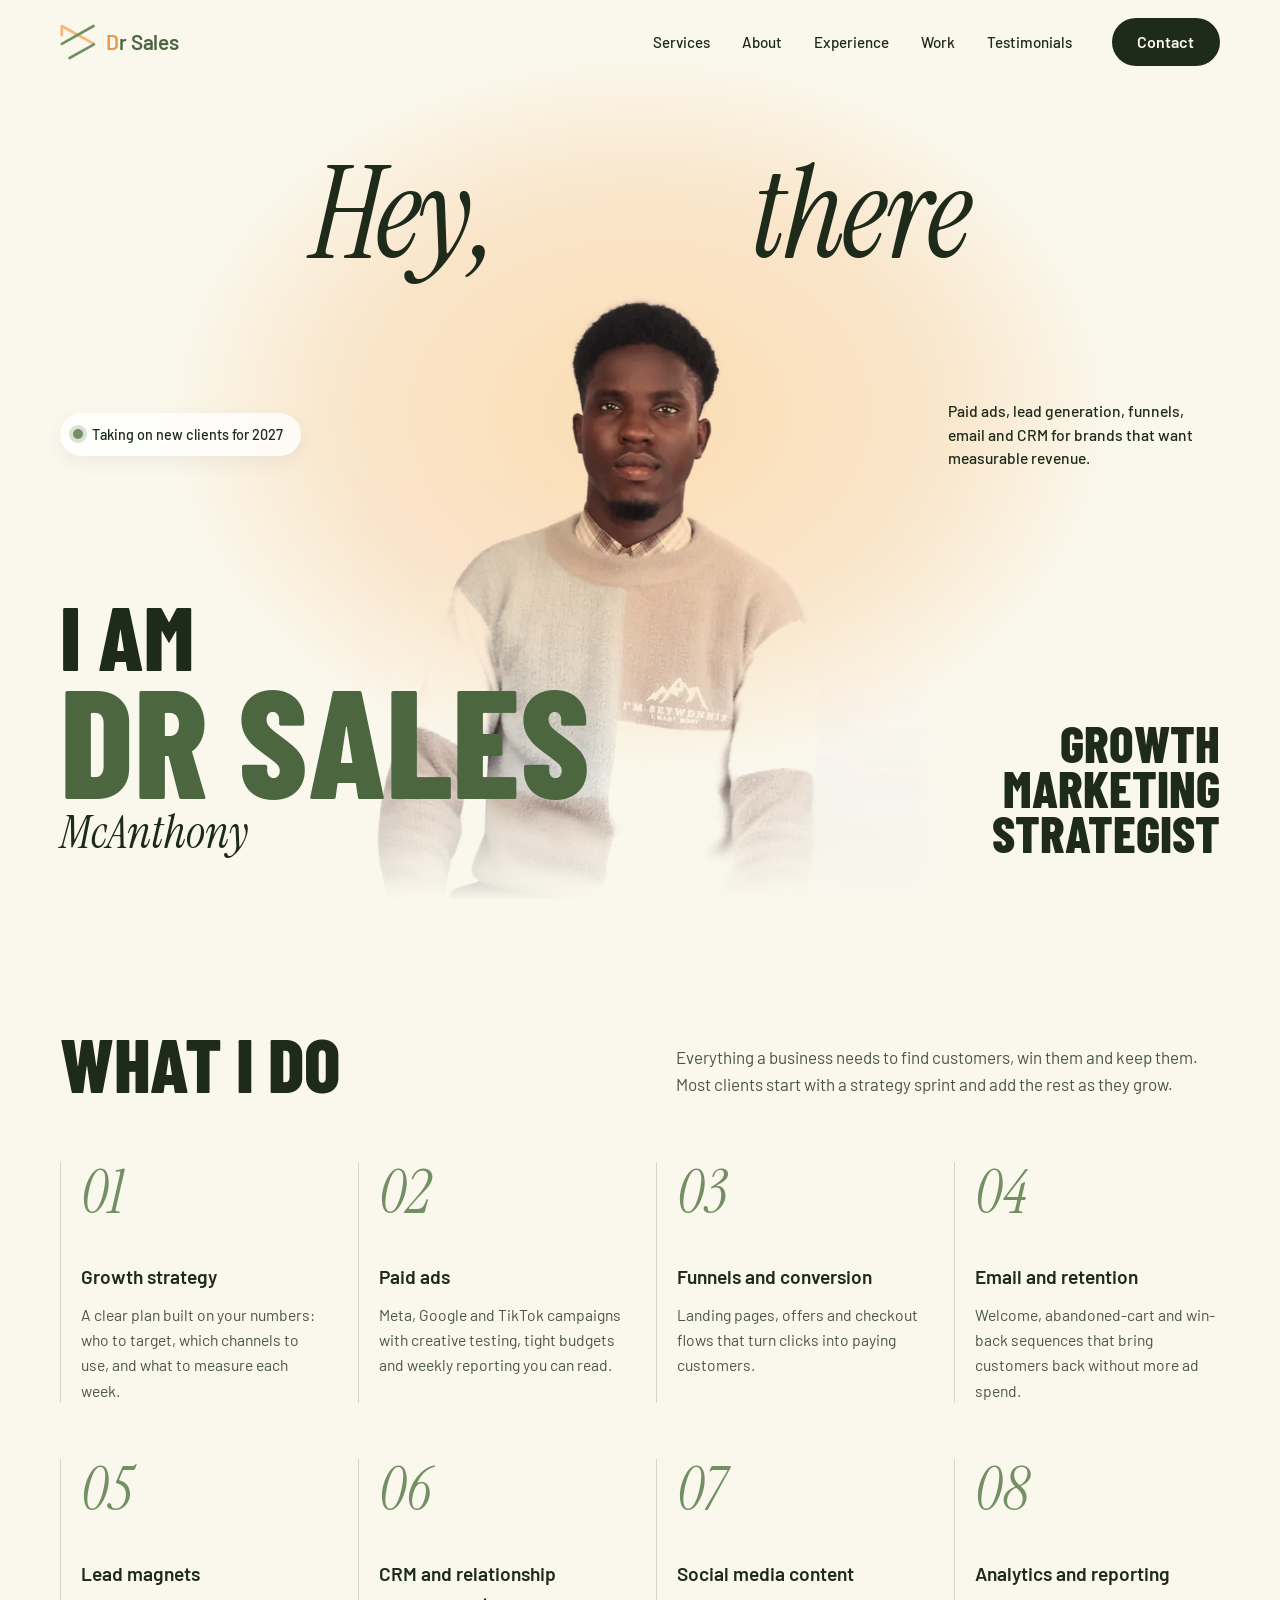
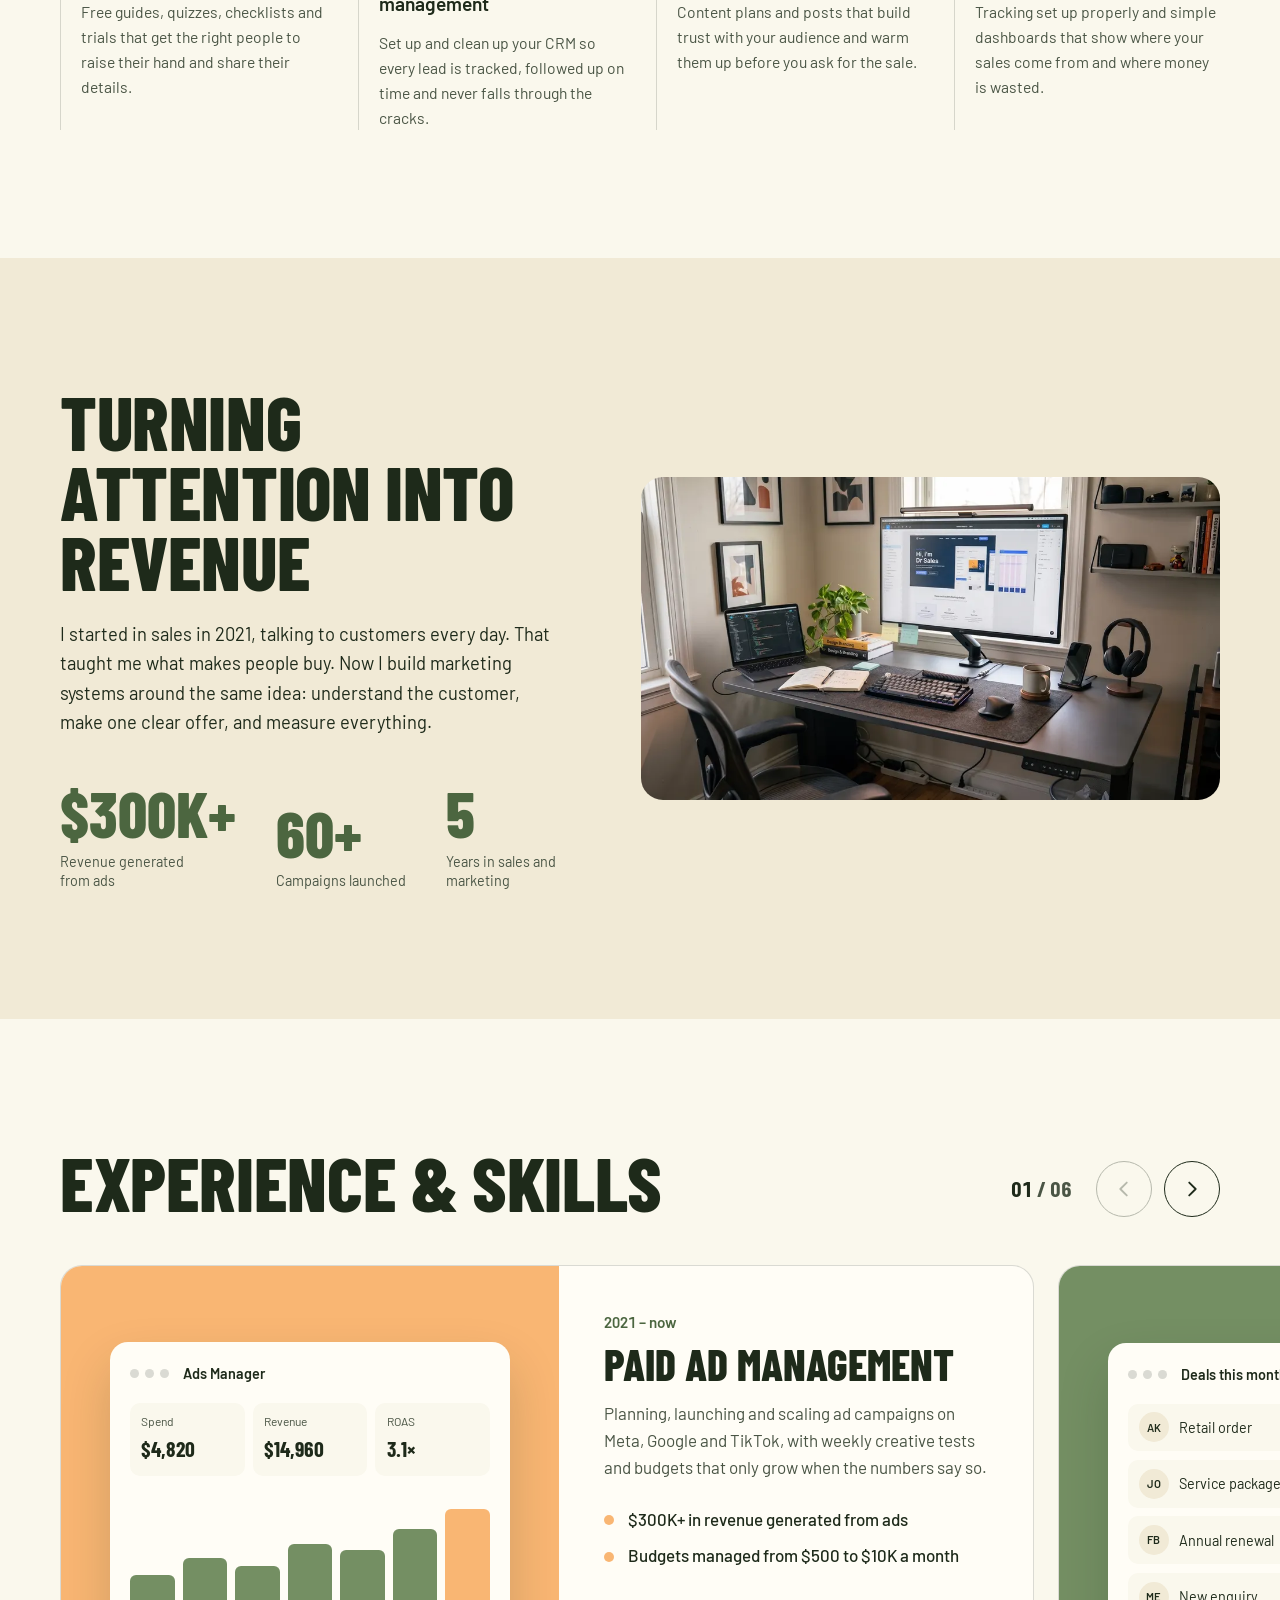
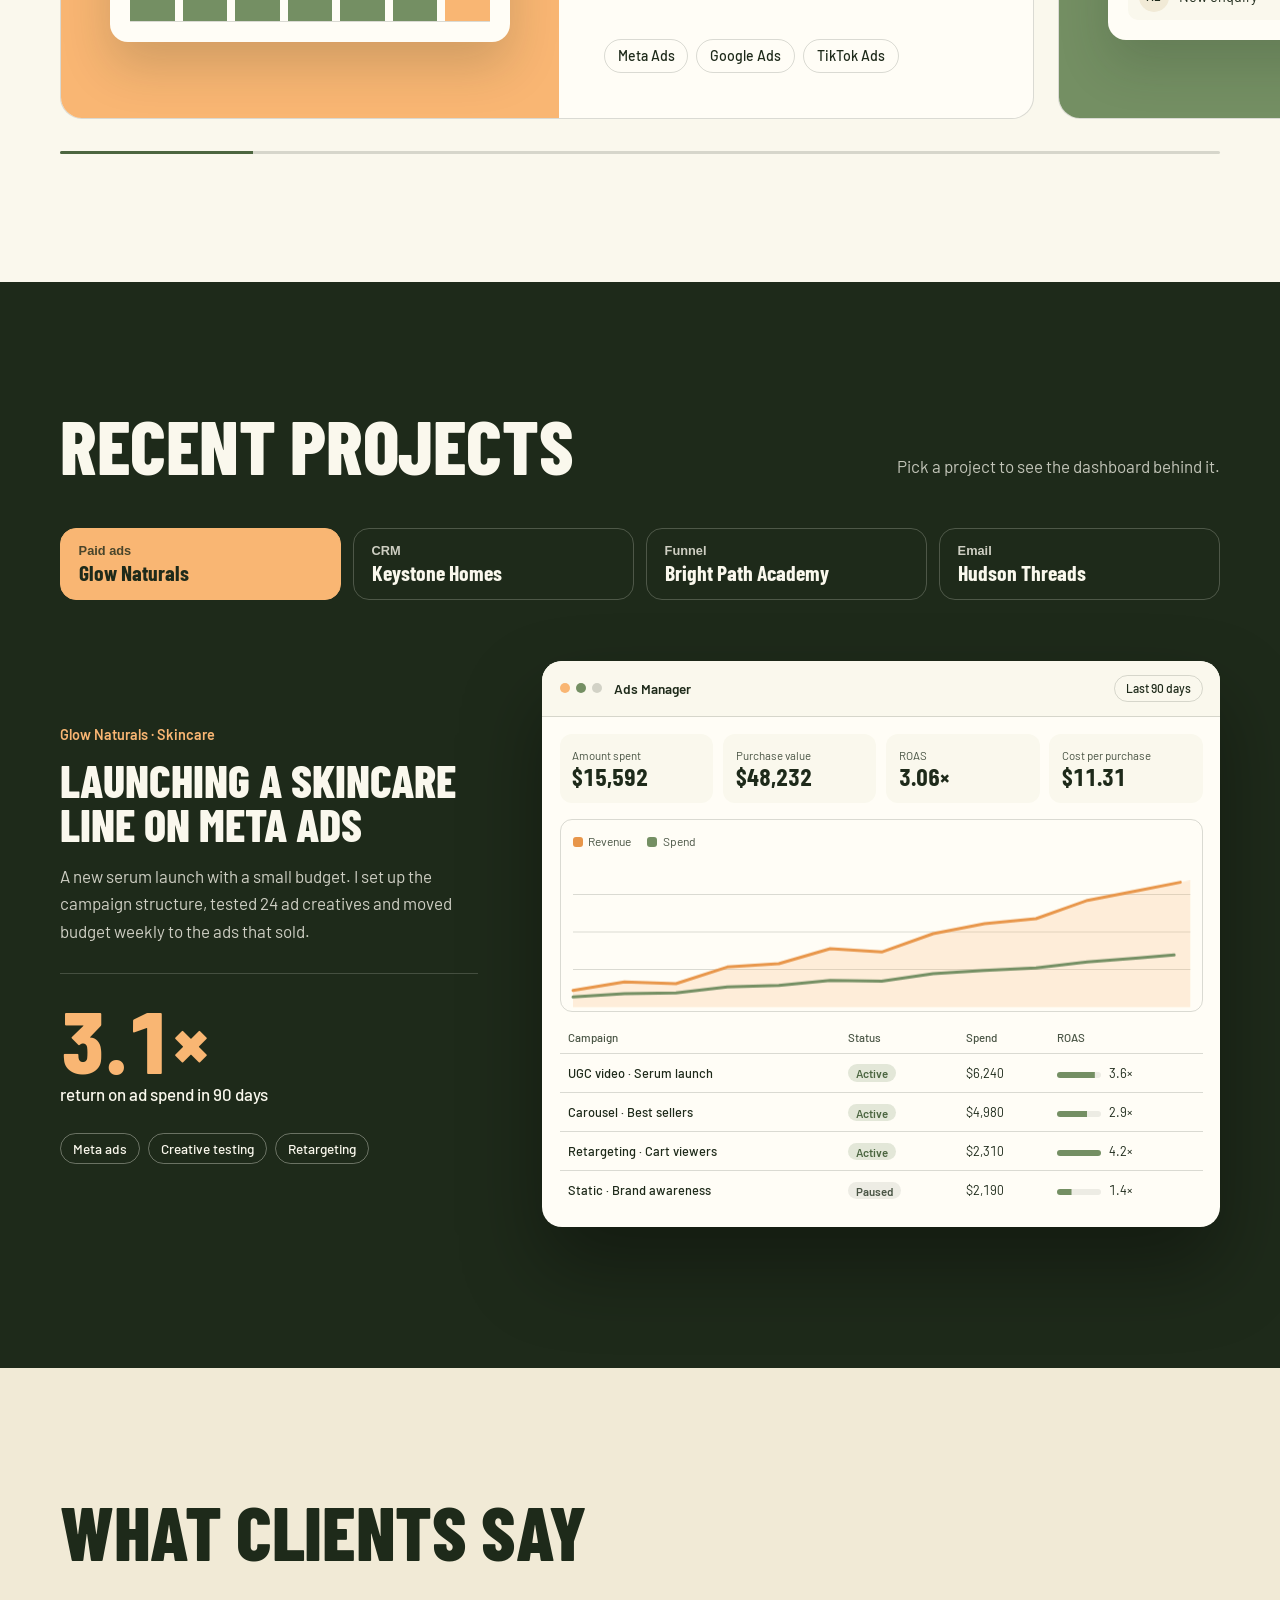
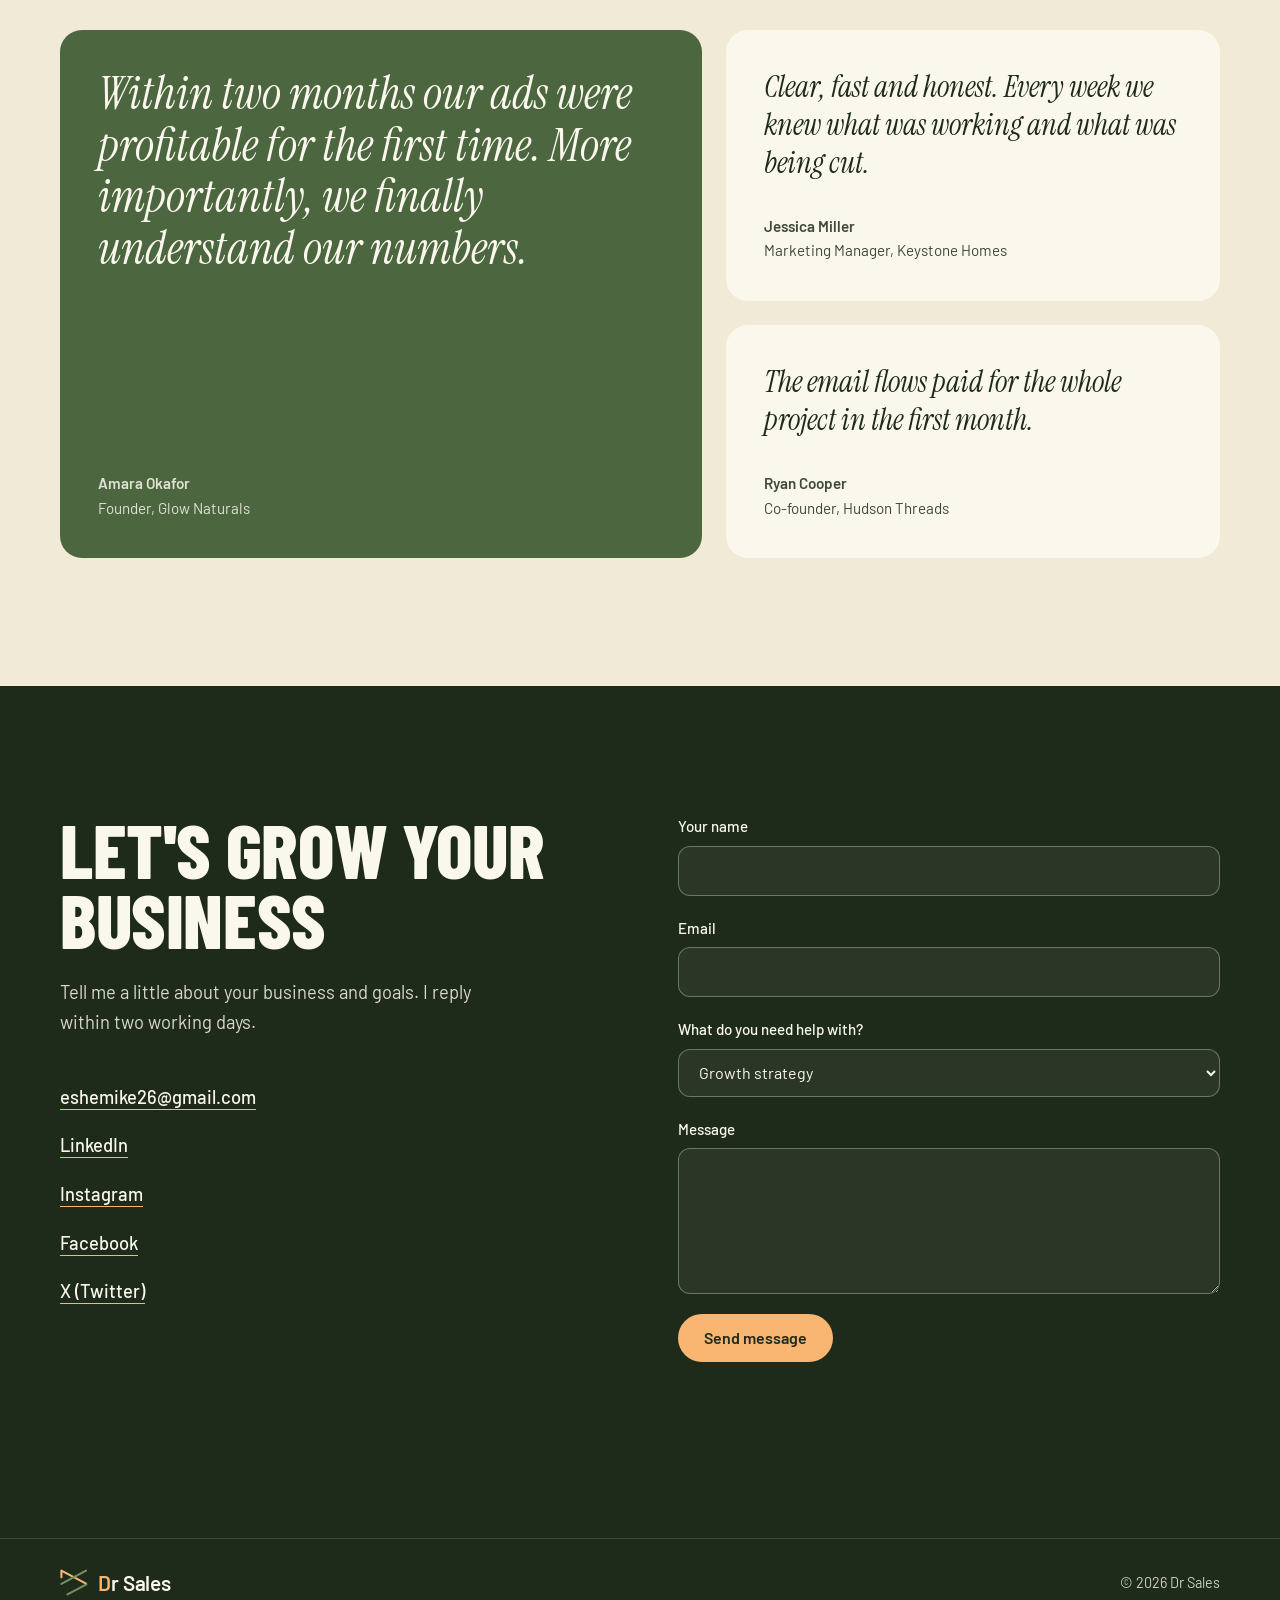
==== commit b37d71c0: "Connect contact form to Formspree Messages now go to the owner's email via Formspree, with a clear s" ====
--- a/index.html
+++ b/index.html
@@ -607,8 +607,12 @@
           </ul>
         </div>
 
-        <!-- Replace YOUR_FORM_ID with the ID from your Formspree form (formspree.io) -->
-        <form class="contact-form" action="https://formspree.io/f/YOUR_FORM_ID" method="POST" novalidate>
+        <!-- Messages are delivered to your email by Formspree (formspree.io) -->
+        <form class="contact-form" action="https://formspree.io/f/xjygjzlp" method="POST" novalidate>
+          <input type="hidden" name="_subject" value="New message from your portfolio website">
+          <!-- Spam trap: real visitors never see or fill this -->
+          <input type="text" name="_gotcha" tabindex="-1" autocomplete="off" aria-hidden="true" style="position:absolute;left:-9999px">
+
           <div class="field">
             <label for="cf-name">Your name</label>
             <input id="cf-name" name="name" type="text" autocomplete="name" required>
@@ -655,6 +659,6 @@
     </div>
   </footer>
 
-  <script src="assets/js/main.js?v=8" defer></script>
+  <script src="assets/js/main.js?v=9" defer></script>
 </body>
 </html>
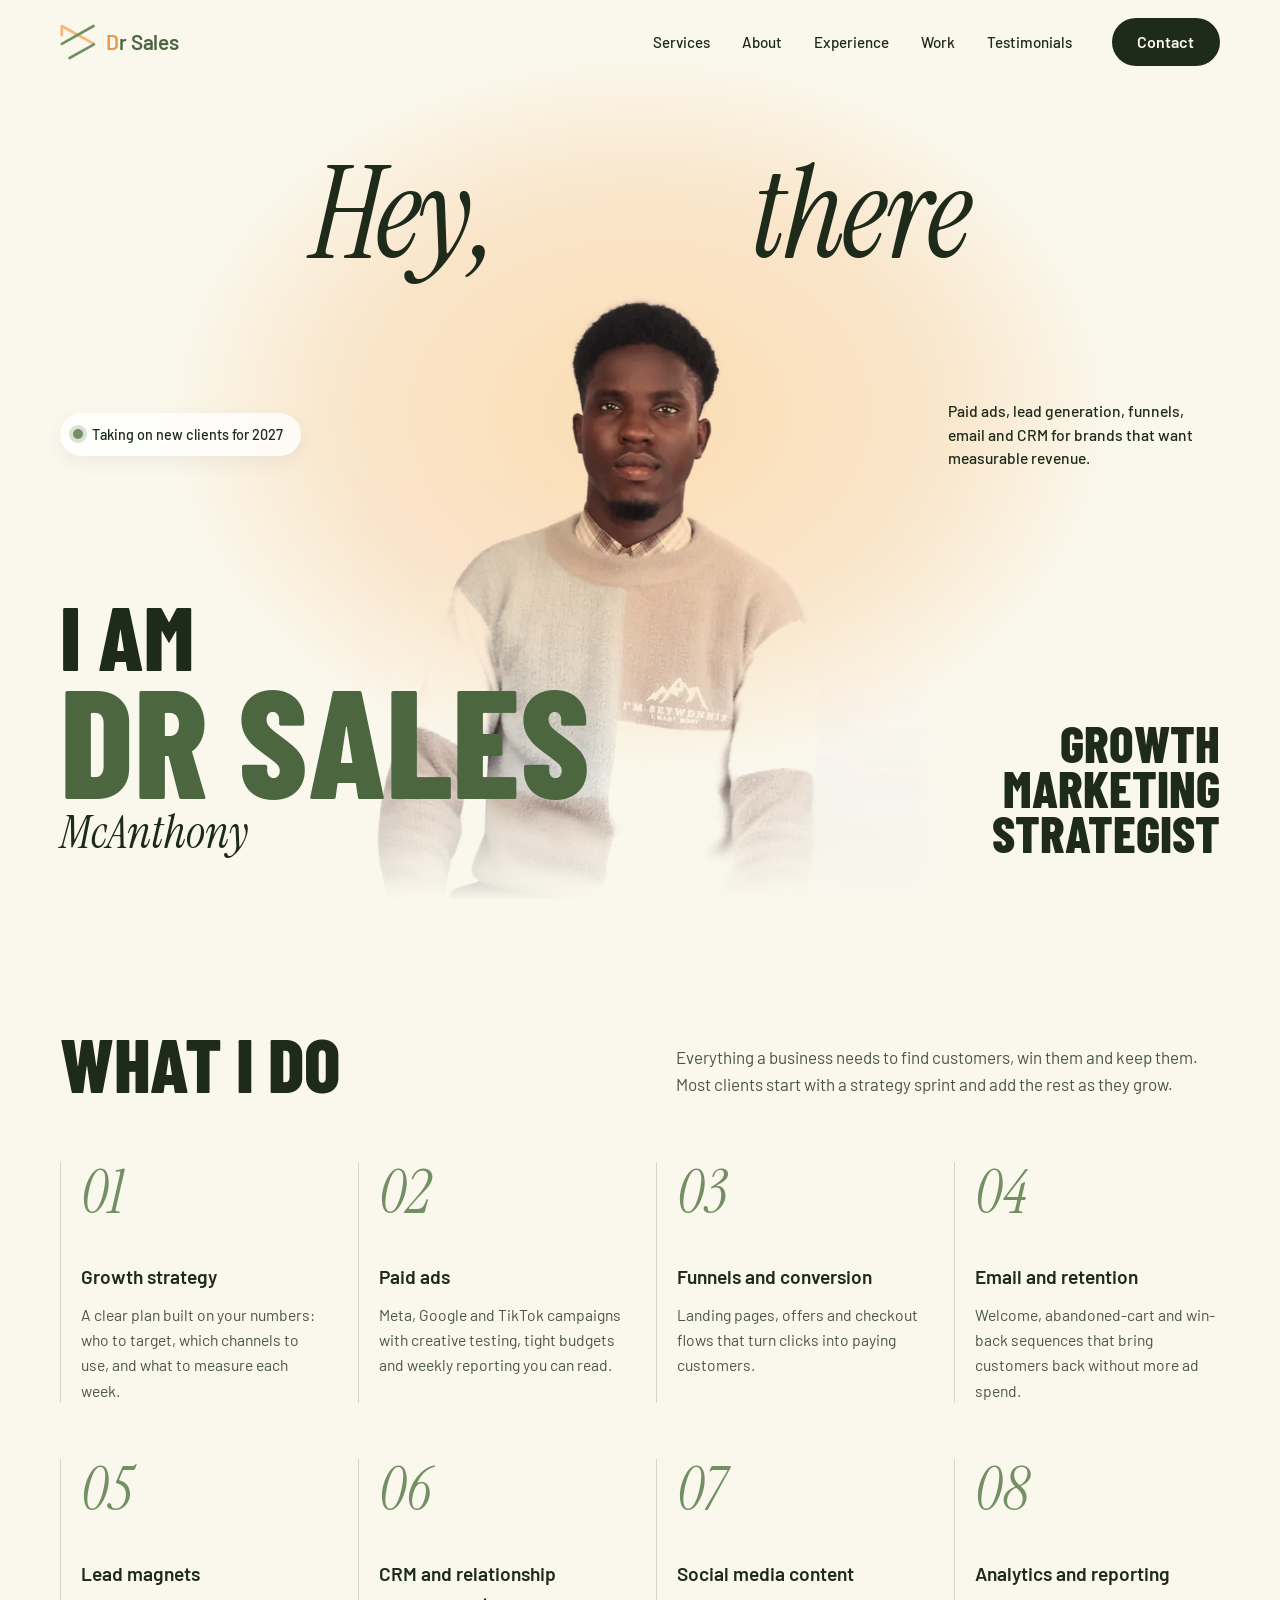
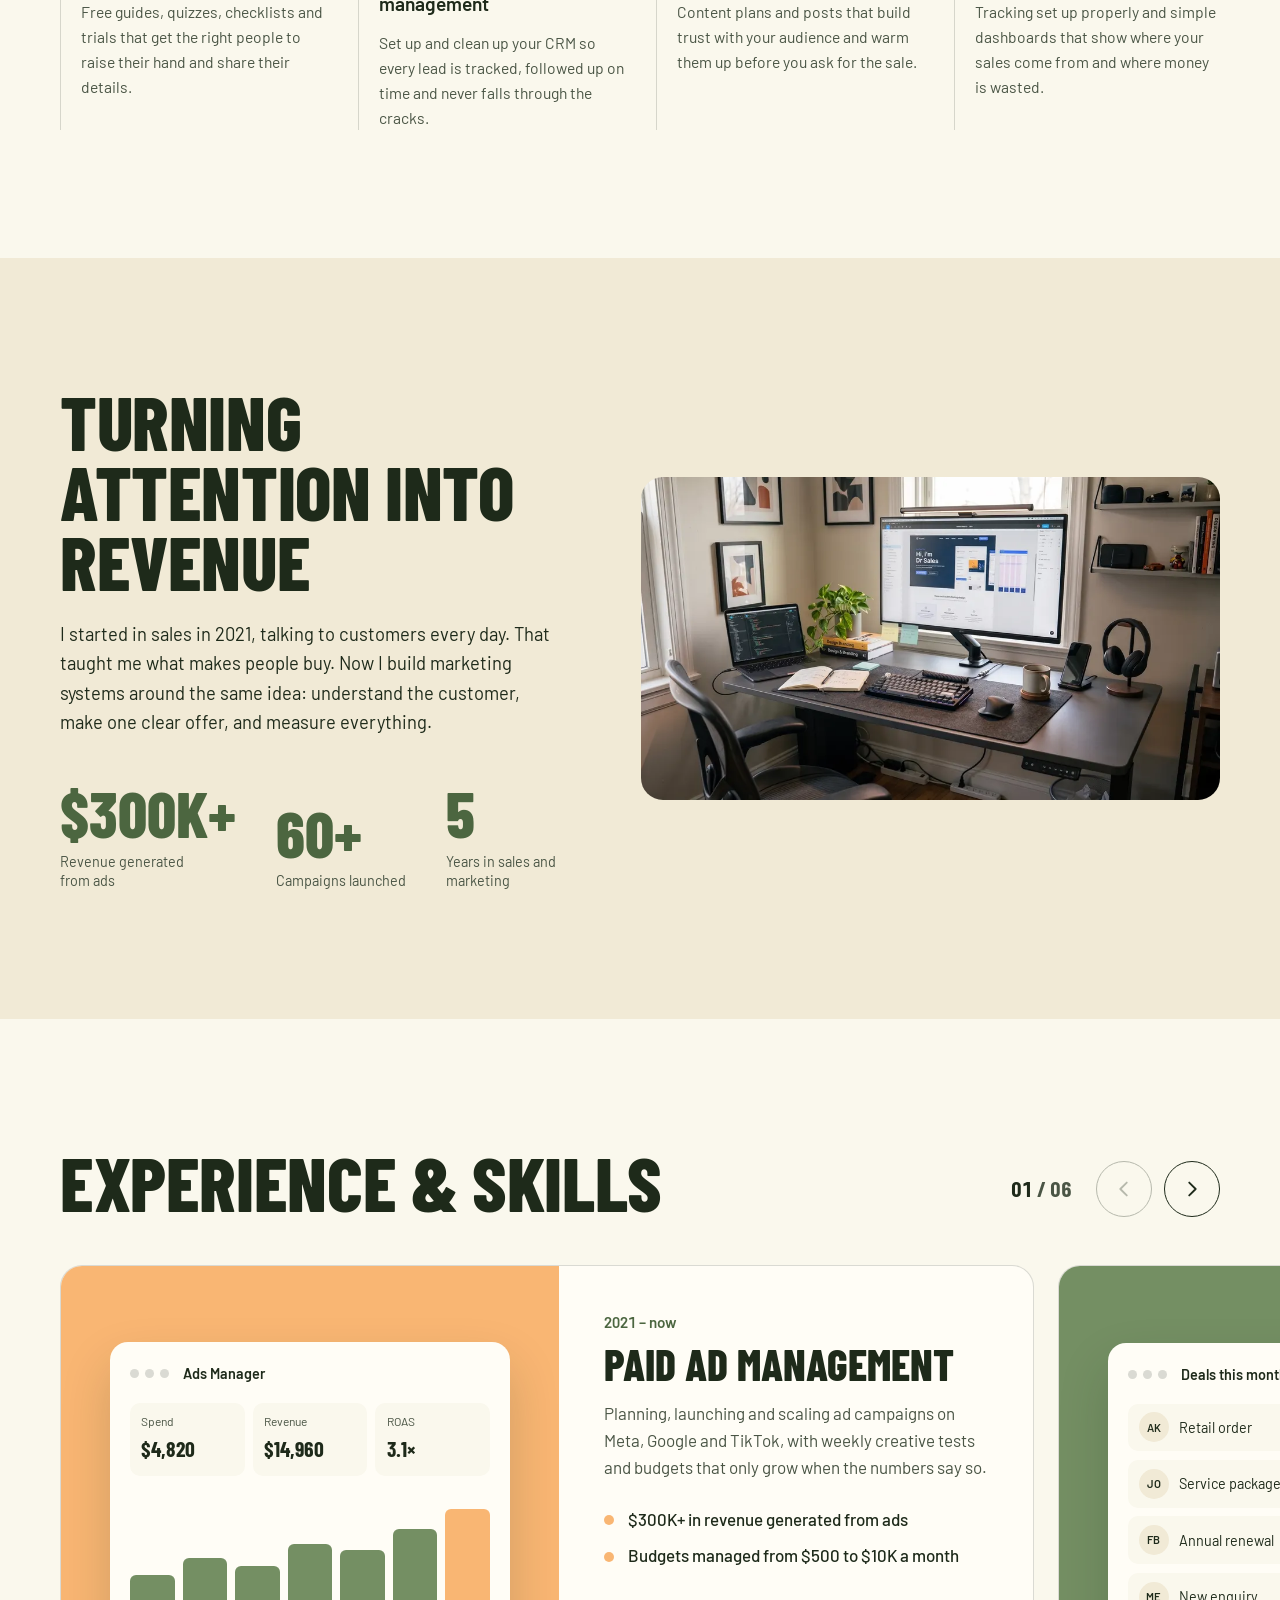
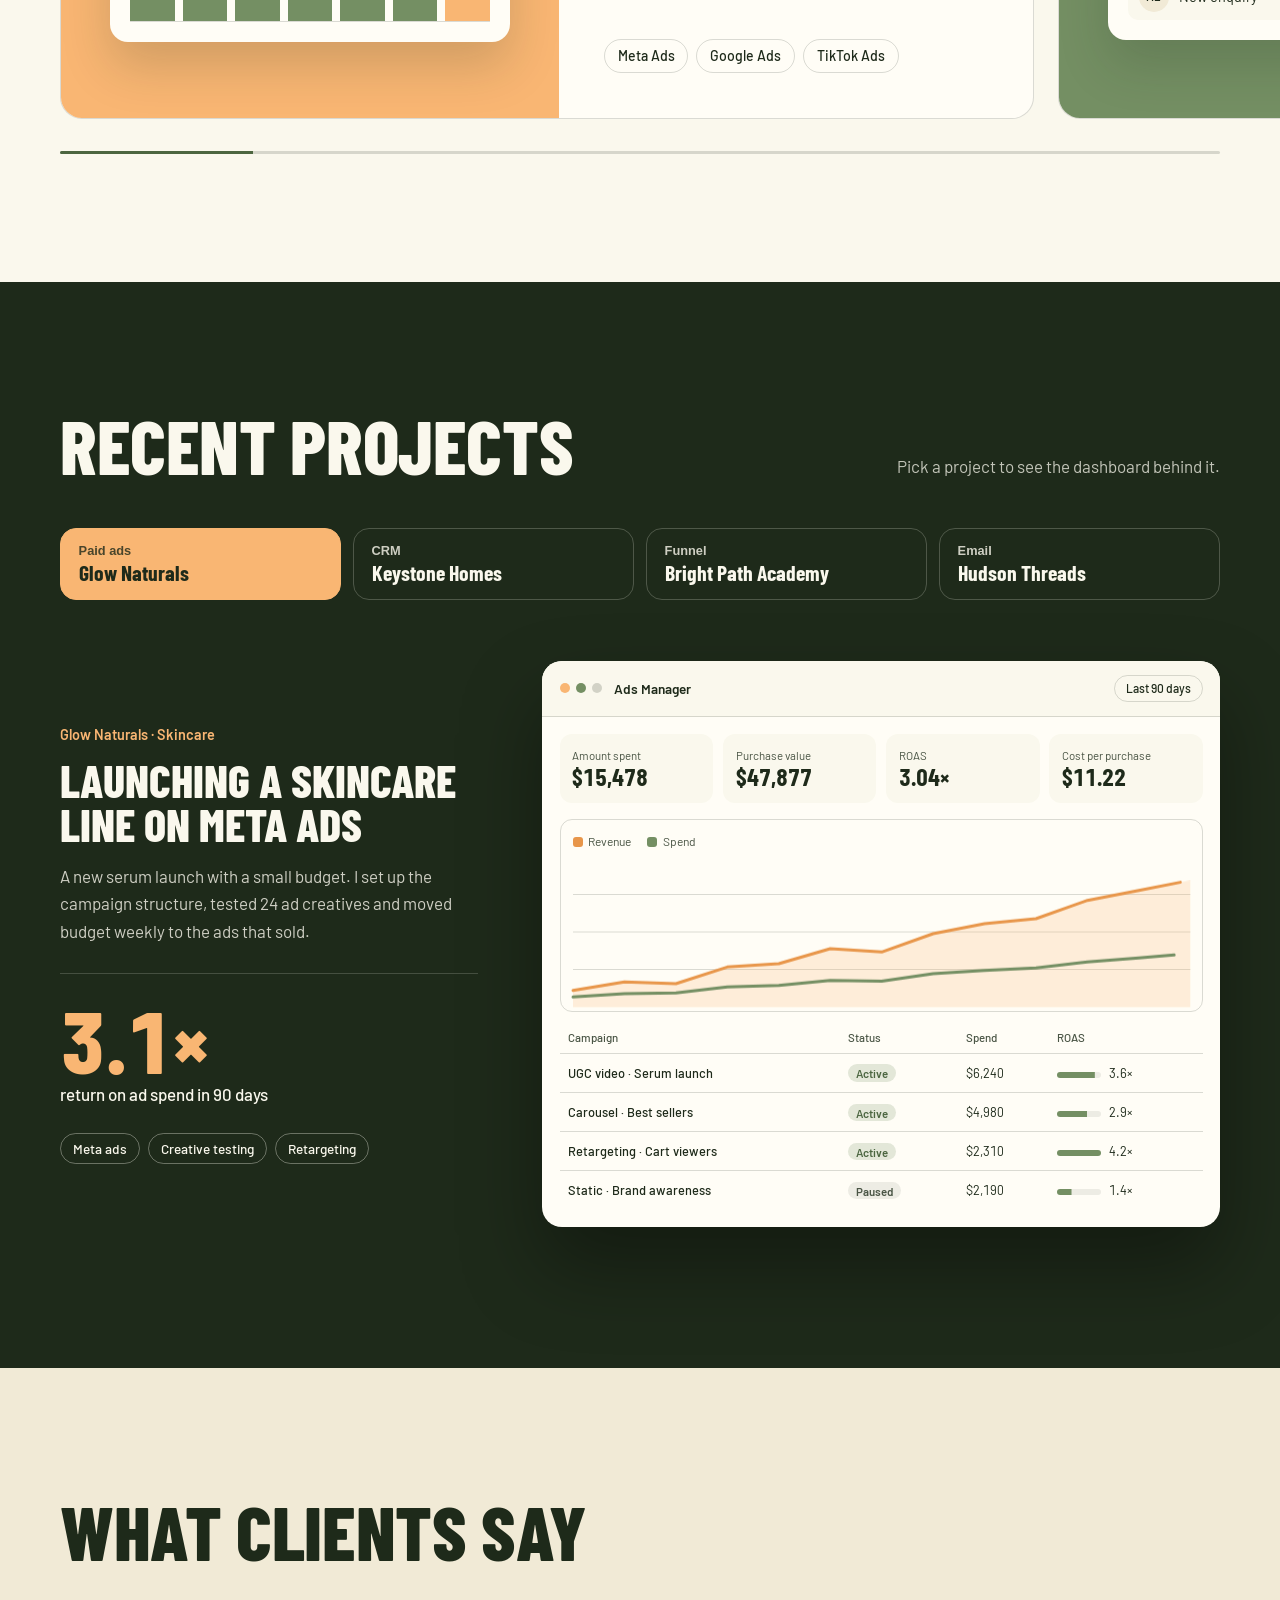
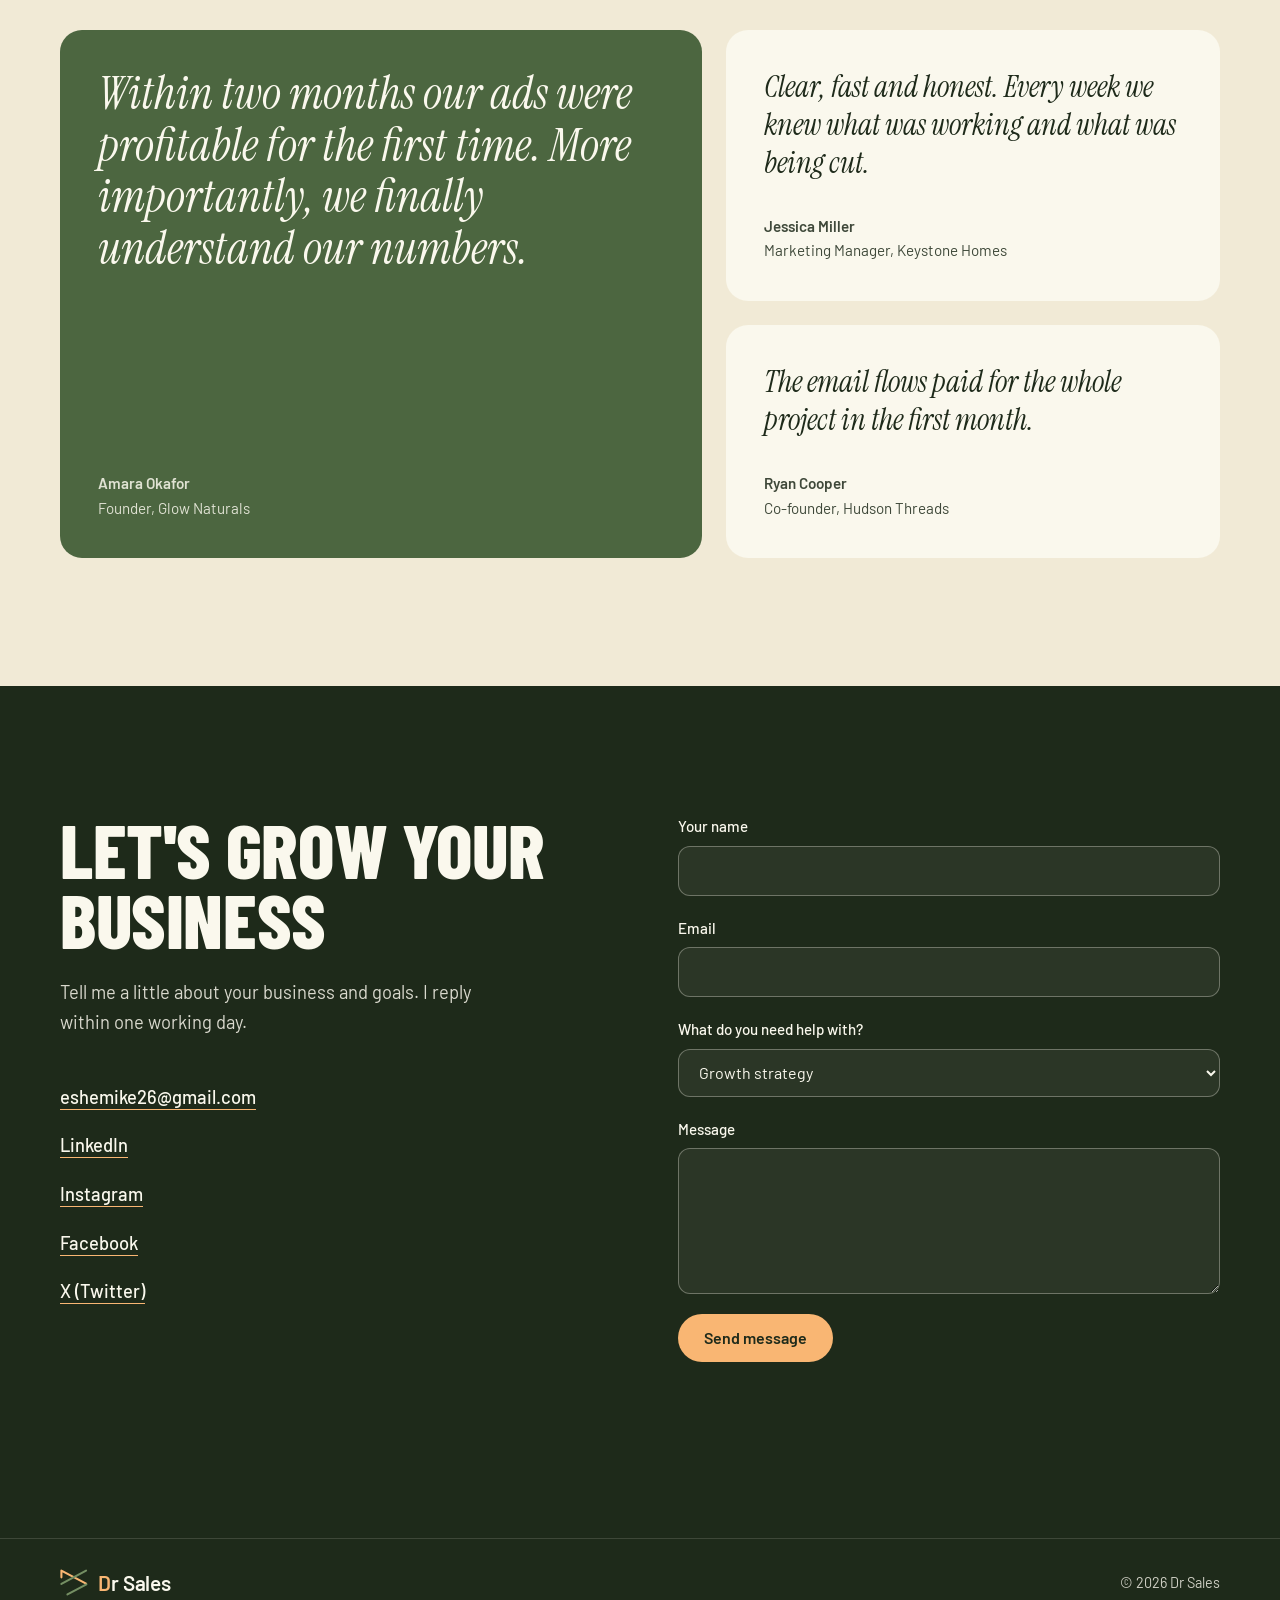
==== commit 40891c16: "Promise a reply within one working day" ====
--- a/index.html
+++ b/index.html
@@ -597,7 +597,7 @@
       <div class="container contact-grid">
         <div class="contact-intro">
           <h2 class="display" id="contact-title">Let's grow your business</h2>
-          <p>Tell me a little about your business and goals. I reply within two working days.</p>
+          <p>Tell me a little about your business and goals. I reply within one working day.</p>
           <ul class="contact-links">
             <li><a href="mailto:eshemike26@gmail.com">eshemike26@gmail.com</a></li>
             <li><a href="https://www.linkedin.com/in/ilabonosi-mcanthony-eshemokhai-baba12293/" target="_blank" rel="noopener">LinkedIn</a></li>
@@ -659,6 +659,6 @@
     </div>
   </footer>
 
-  <script src="assets/js/main.js?v=9" defer></script>
+  <script src="assets/js/main.js?v=10" defer></script>
 </body>
 </html>
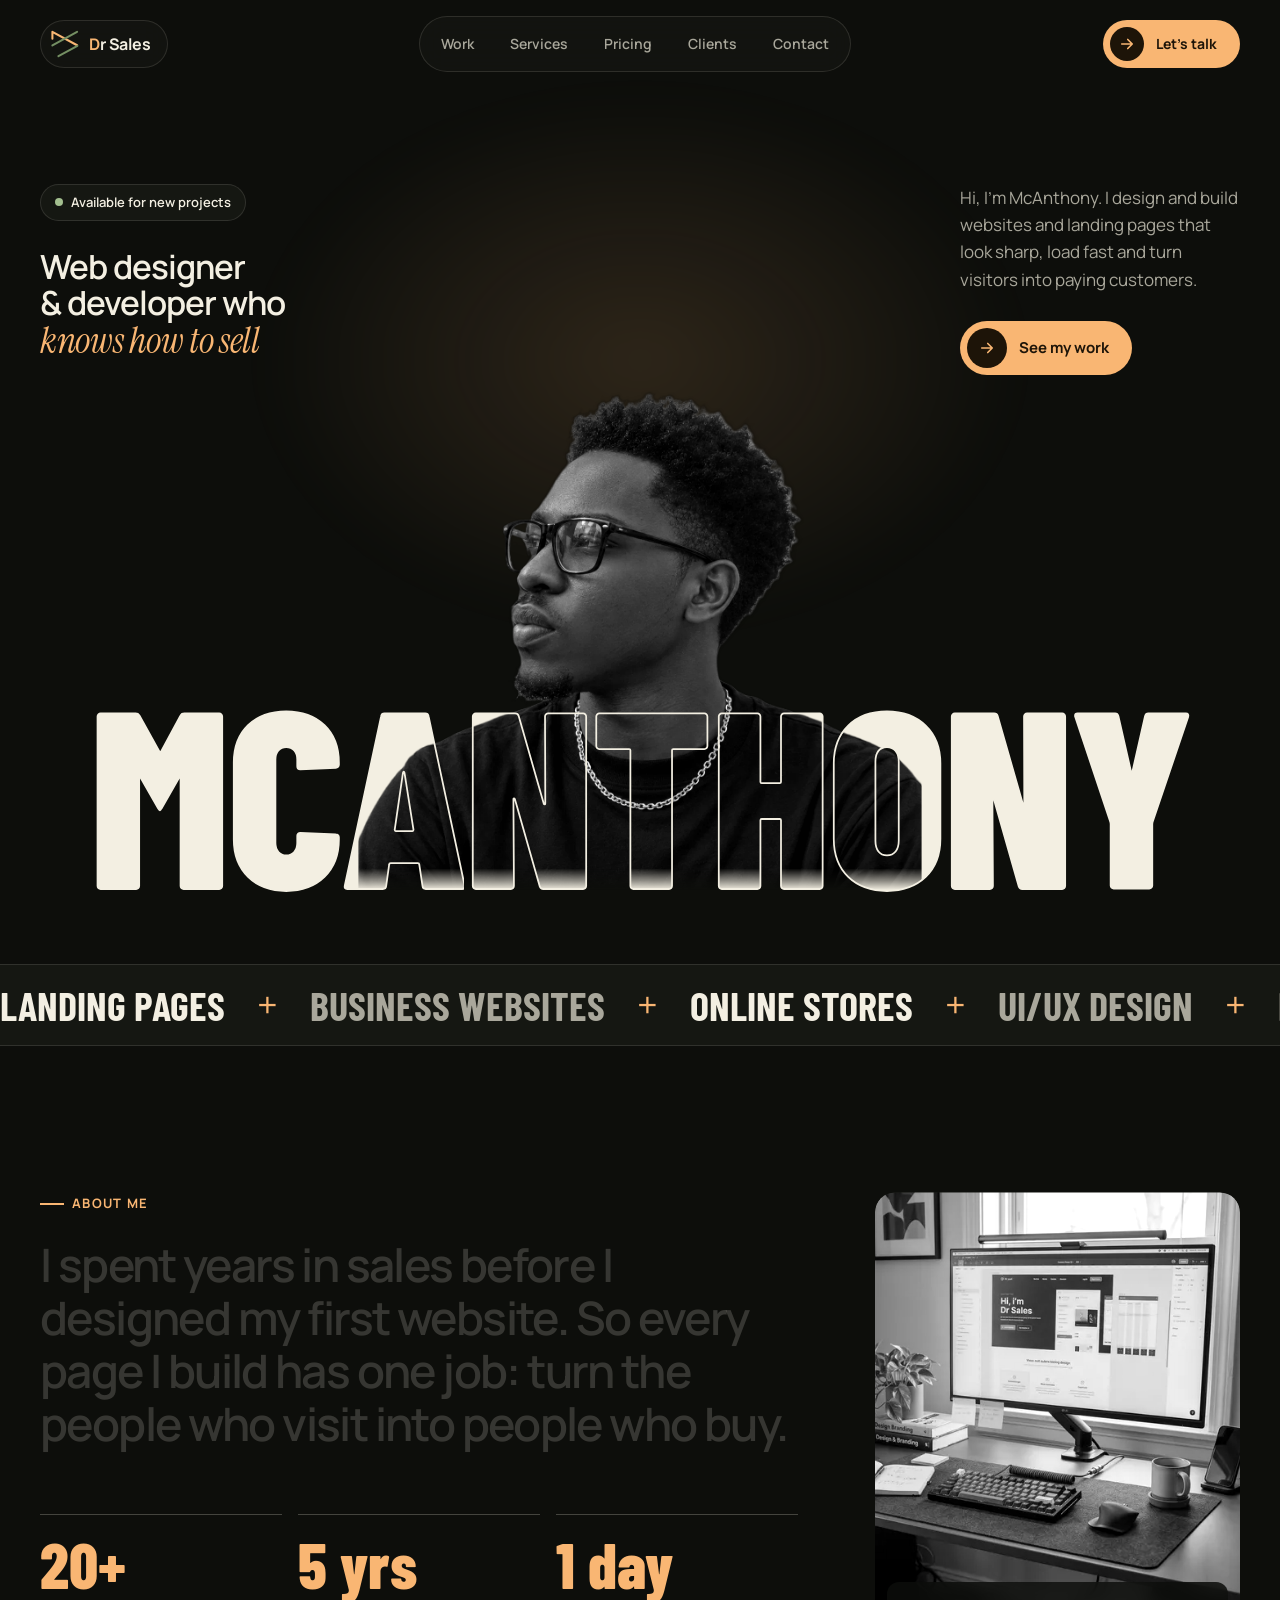
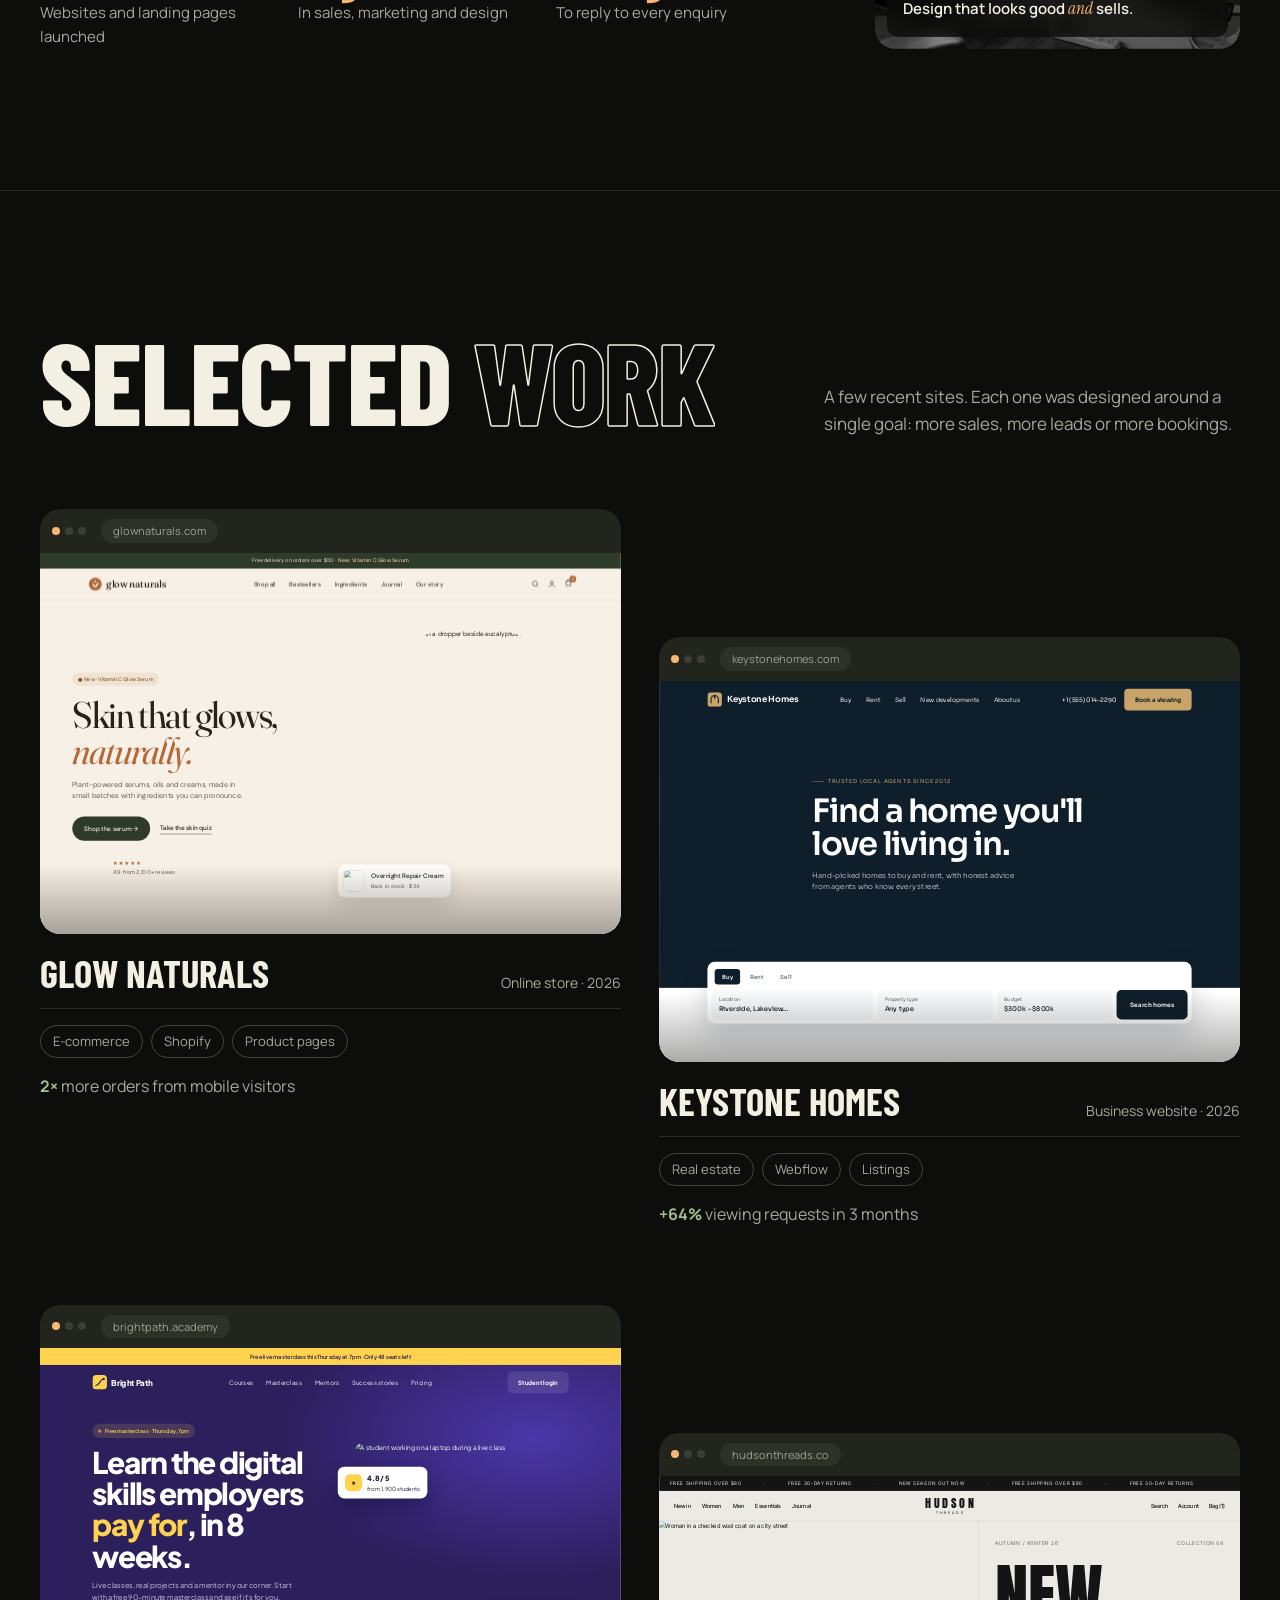
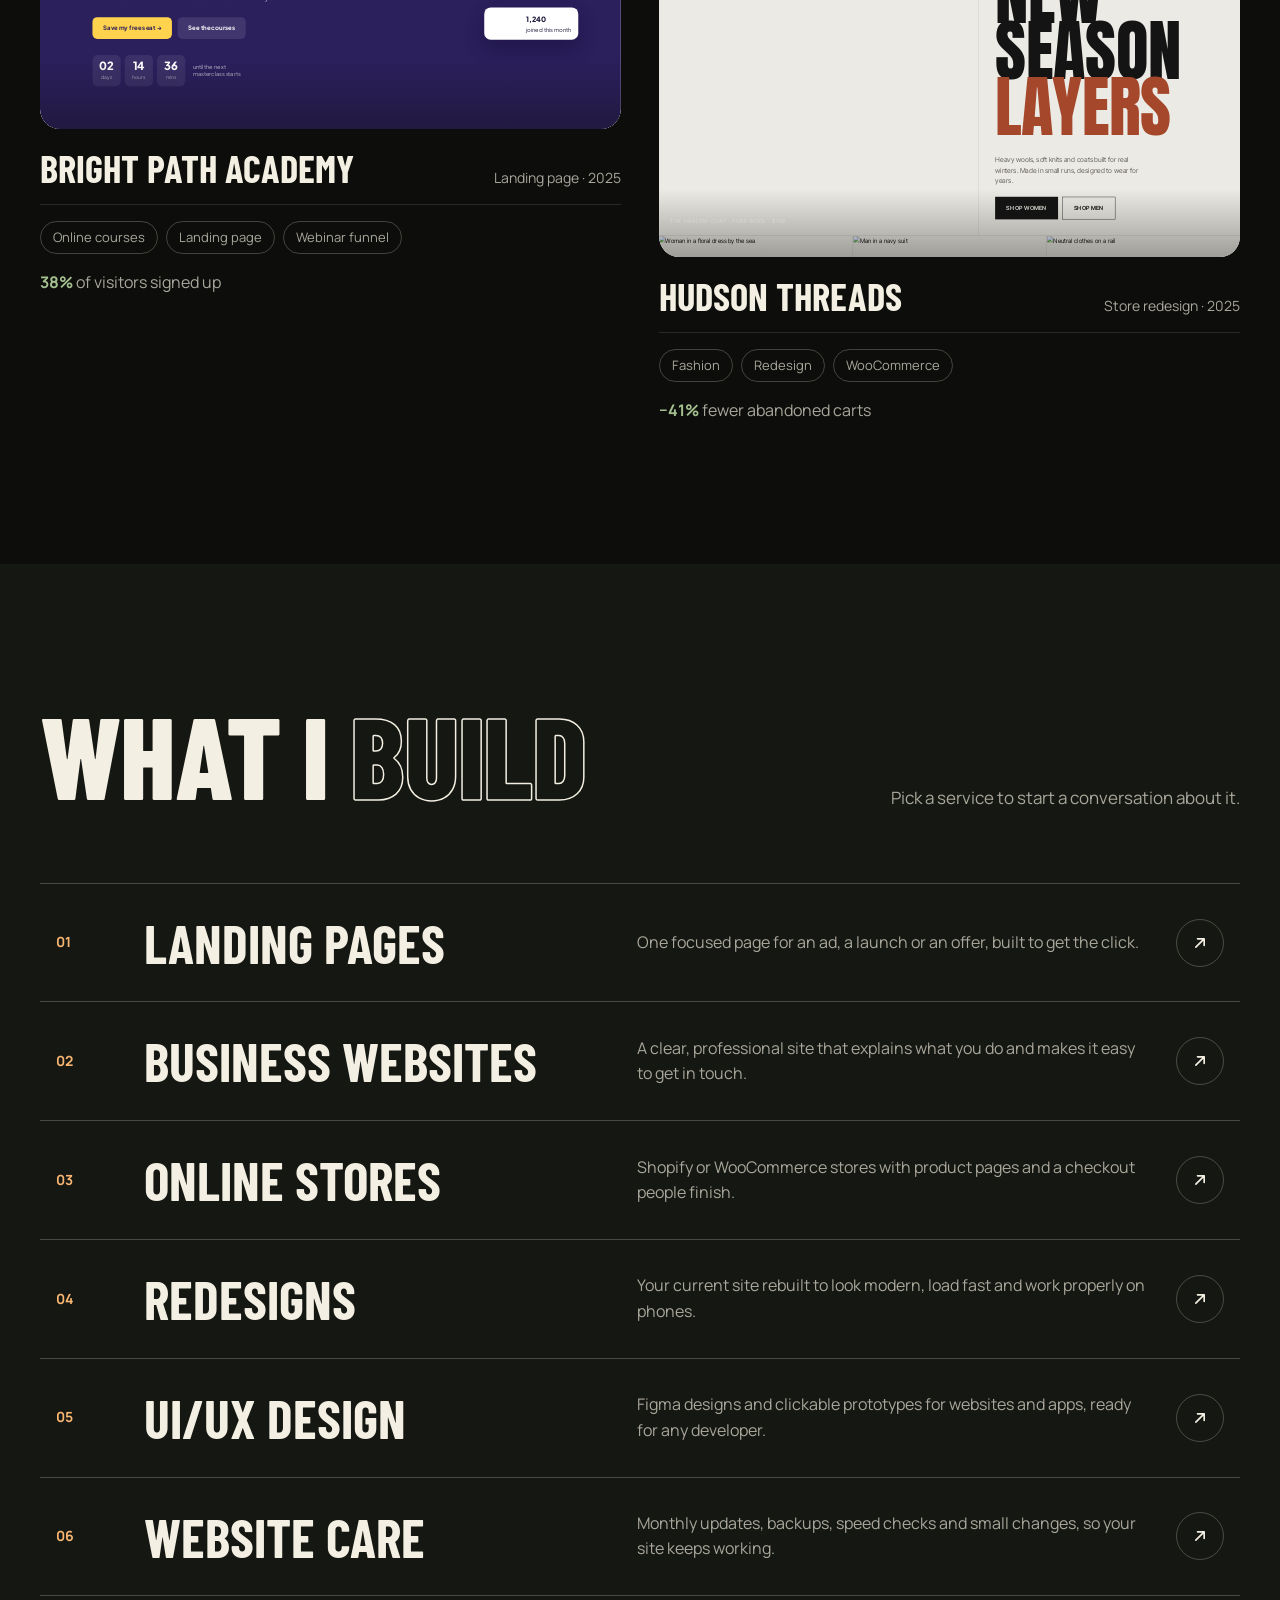
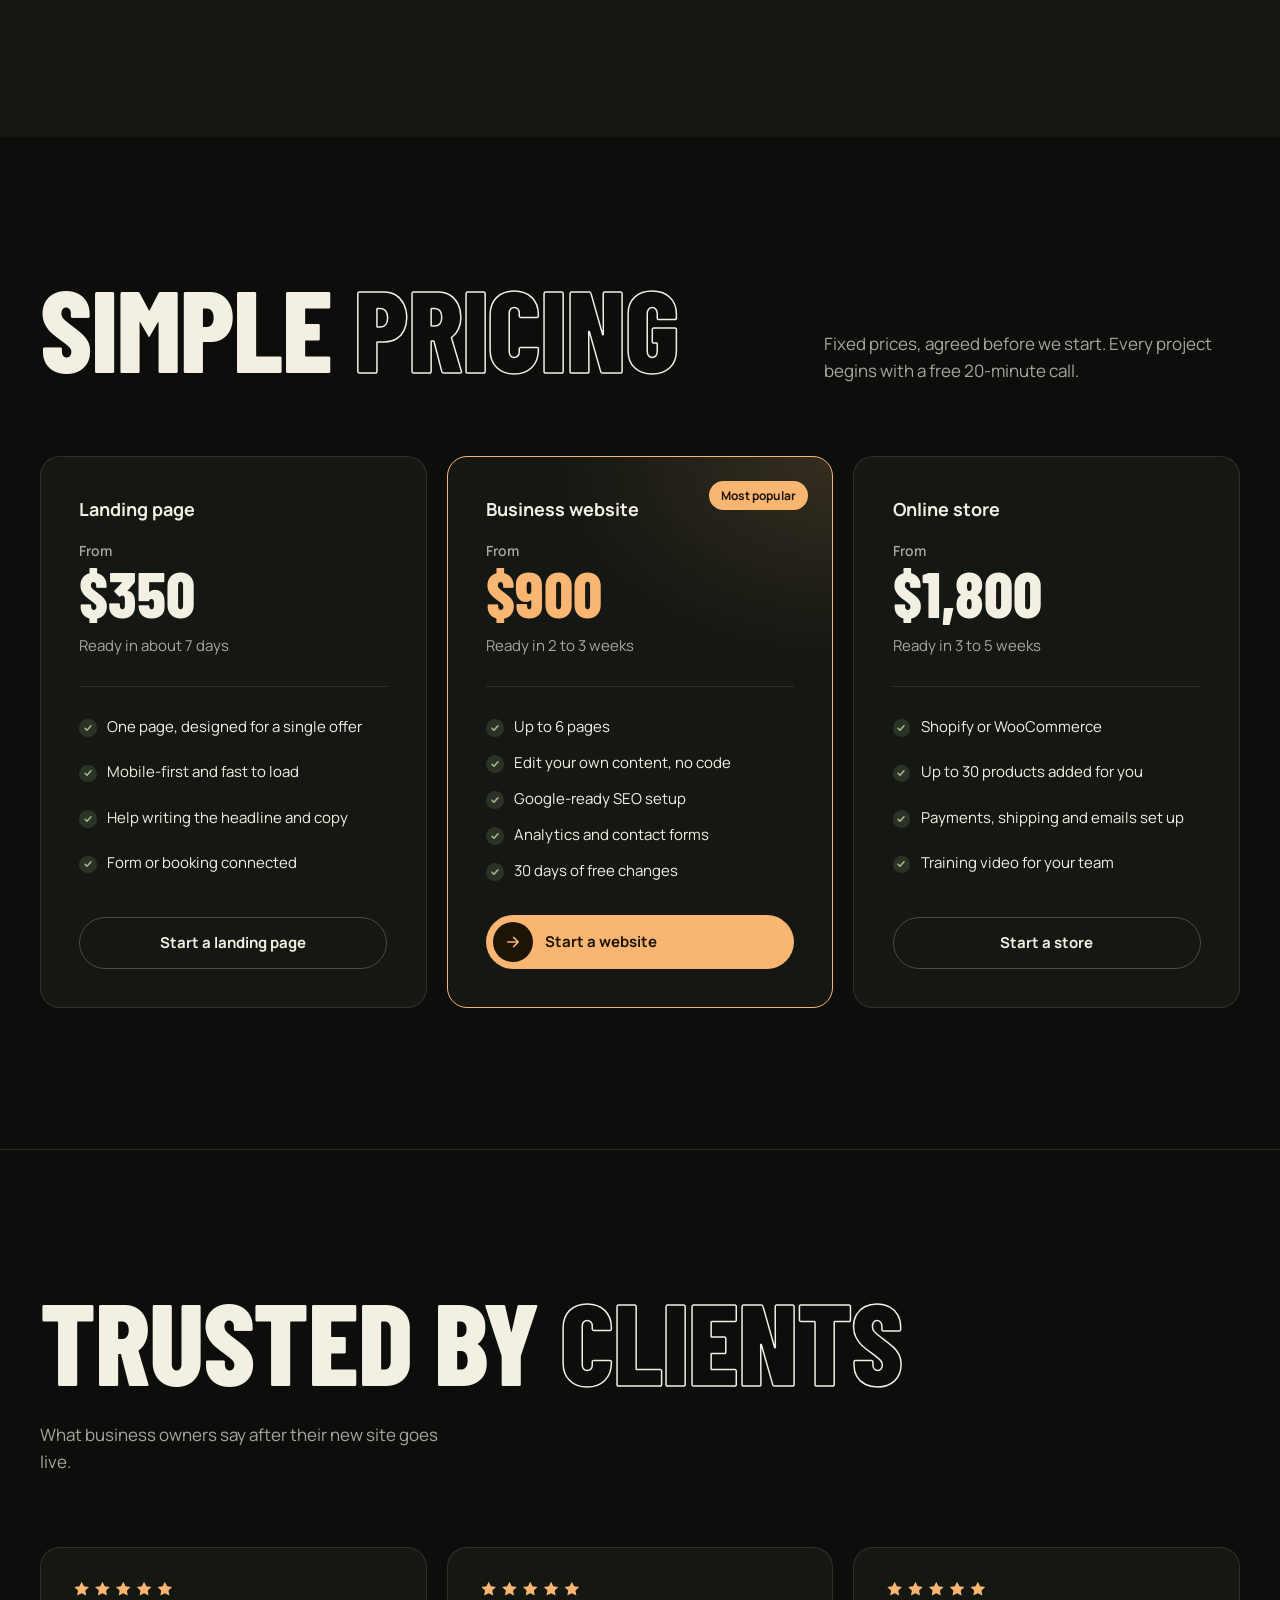
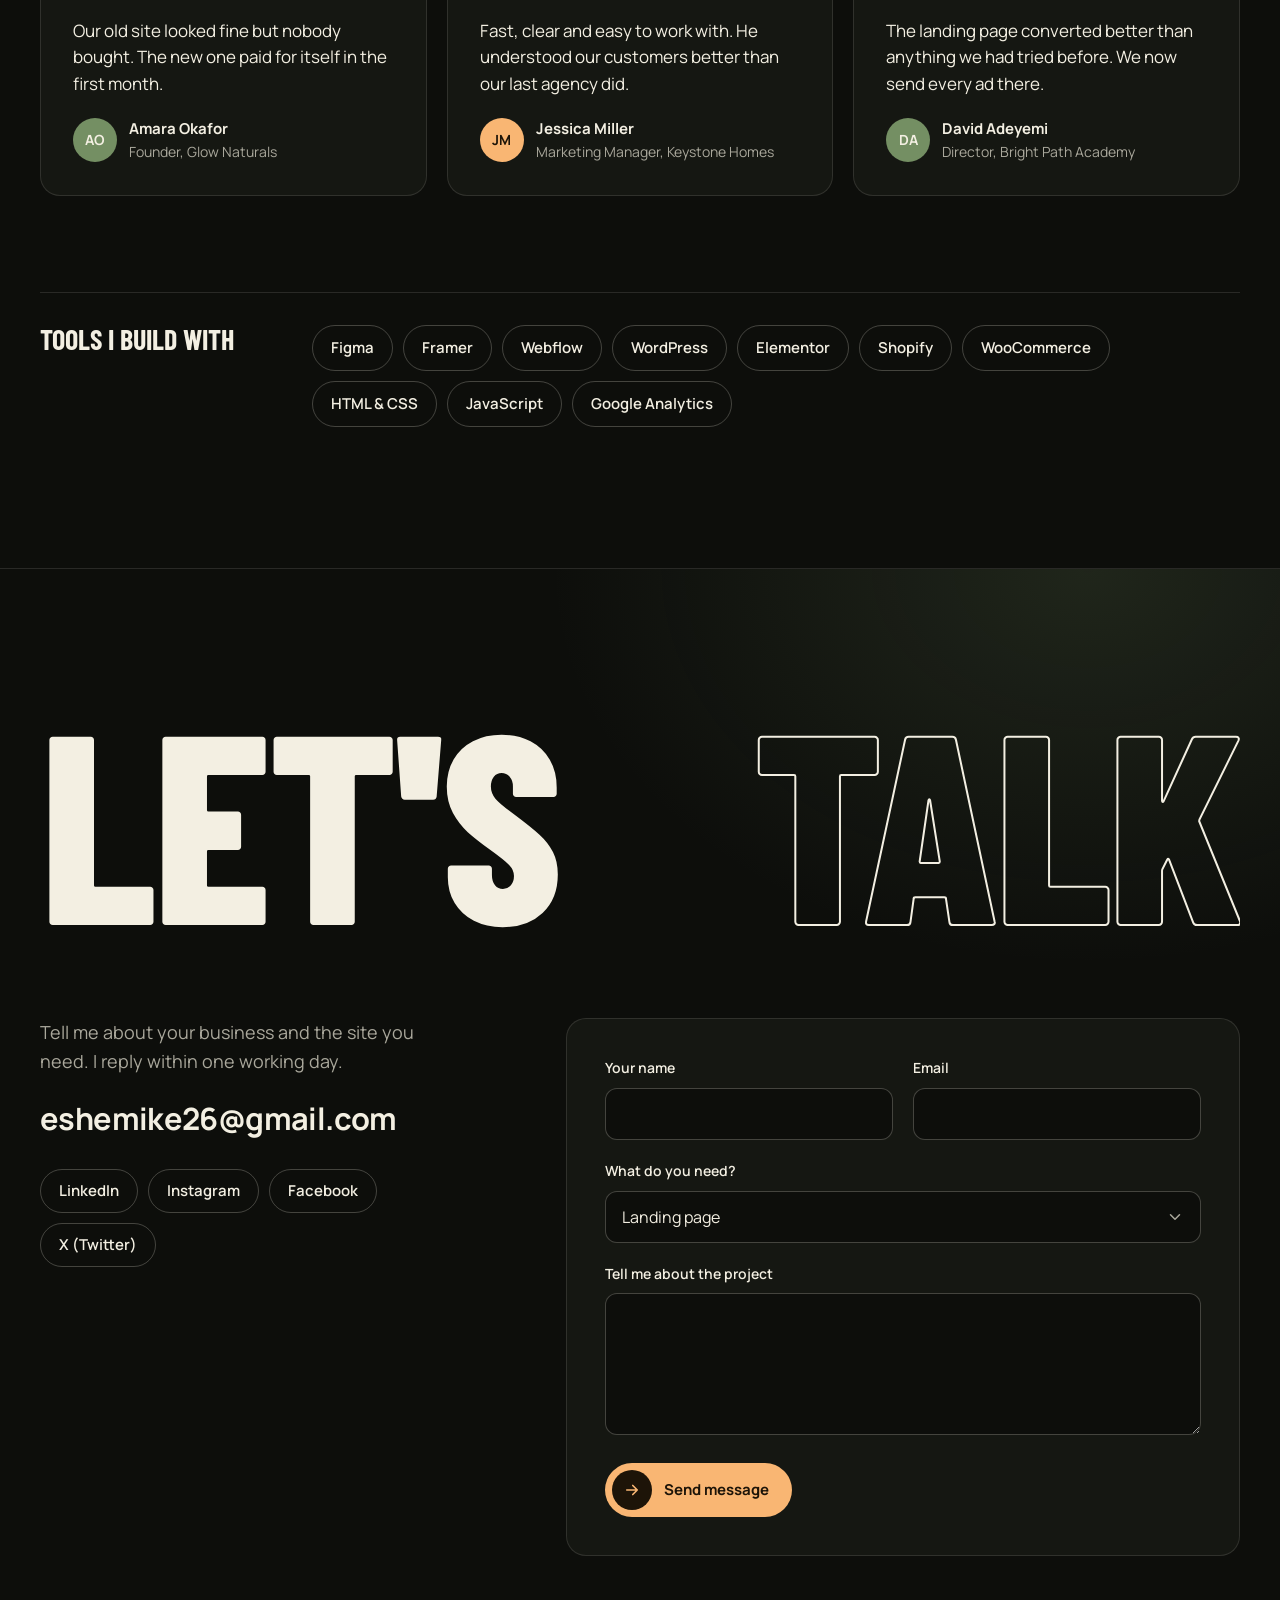
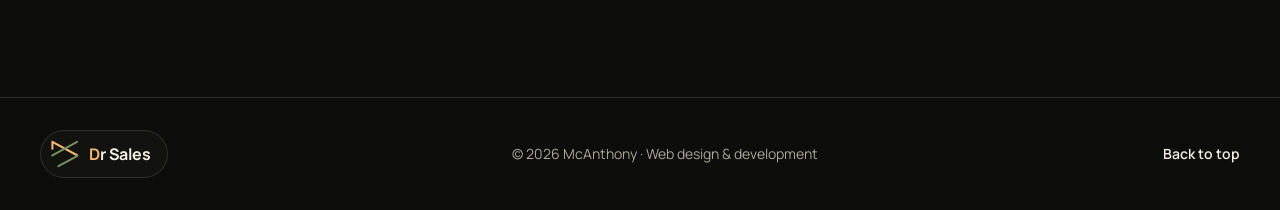
==== commit 45bd1852: "Rebuild as a dark web design portfolio Replace the marketing site with a dark-themed web designer po" ====
--- a/index.html
+++ b/index.html
@@ -3,648 +3,448 @@
 <head>
   <meta charset="utf-8">
   <meta name="viewport" content="width=device-width, initial-scale=1">
-  <title>Dr Sales — Growth Marketing Strategist</title>
-  <meta name="description" content="Dr Sales helps brands turn attention into revenue with growth strategy, paid ads, funnels and retention marketing.">
+  <title>McAnthony — Web Designer &amp; Developer</title>
+  <meta name="description" content="McAnthony (Dr Sales) designs and builds fast, modern websites and landing pages that turn visitors into customers.">
+  <meta name="theme-color" content="#0d0e0b">
   <link rel="icon" href="assets/img/logo.svg" type="image/svg+xml">
   <link rel="preconnect" href="https://fonts.googleapis.com">
   <link rel="preconnect" href="https://fonts.gstatic.com" crossorigin>
-  <link href="https://fonts.googleapis.com/css2?family=Barlow+Condensed:wght@600;700;800&family=Barlow:wght@400;500;600&family=Instrument+Serif:ital@1&display=swap" rel="stylesheet">
-  <link rel="stylesheet" href="assets/css/styles.css?v=8">
+  <link href="https://fonts.googleapis.com/css2?family=Barlow+Condensed:wght@600;700;800&family=Manrope:wght@400;500;600;700&family=Instrument+Serif:ital@0;1&display=swap" rel="stylesheet">
+  <link rel="stylesheet" href="assets/css/styles.css?v=29">
+  <script>
+    // Runs before paint: enables JS-only styles and decides whether to show the intro loader
+    (function () {
+      var root = document.documentElement;
+      root.classList.add('js');
+      var reduce = window.matchMedia('(prefers-reduced-motion: reduce)').matches;
+      var seen = false;
+      try { seen = sessionStorage.getItem('introSeen') === '1'; } catch (e) {}
+      if (!reduce && !seen) root.classList.add('is-loading');
+    })();
+  </script>
 </head>
 <body>
   <a class="skip-link" href="#main">Skip to content</a>
 
-  <header class="site-header" id="top">
-    <div class="container header-inner">
+  <!-- Intro loader: counts to 100 then slides away (first visit per session only) -->
+  <div class="preloader" aria-hidden="true">
+    <div class="preloader-top">
+      <span>McAnthony</span>
+      <span>Web designer</span>
+    </div>
+    <p class="preloader-count"><span data-count-out>0</span></p>
+    <div class="preloader-bar"><span></span></div>
+  </div>
+
+  <div class="cursor" aria-hidden="true"></div>
+
+  <header class="site-header">
+    <div class="header-inner">
       <a class="brand" href="#top" aria-label="Dr Sales, back to top">
-        <img src="assets/img/logo.svg" alt="" width="36" height="36">
+        <img src="assets/img/logo.svg" alt="" width="30" height="30">
         <span class="brand-name"><span class="brand-d">D</span>r Sales</span>
+      </a>
+
+      <nav class="site-nav" id="site-nav" aria-label="Main">
+        <ul>
+          <li><a href="#work"><span class="nav-num" aria-hidden="true">01</span>Work</a></li>
+          <li><a href="#services"><span class="nav-num" aria-hidden="true">02</span>Services</a></li>
+          <li><a href="#pricing"><span class="nav-num" aria-hidden="true">03</span>Pricing</a></li>
+          <li><a href="#testimonials"><span class="nav-num" aria-hidden="true">04</span>Clients</a></li>
+          <li><a href="#contact"><span class="nav-num" aria-hidden="true">05</span>Contact</a></li>
+        </ul>
+      </nav>
+
+      <a class="btn btn-orange btn-sm header-cta" href="#contact">
+        <span class="btn-icon" aria-hidden="true"><svg viewBox="0 0 24 24"><path d="M5 12h14M13 6l6 6-6 6"/></svg></span>
+        Let's talk
       </a>
 
       <button class="nav-toggle" type="button" aria-expanded="false" aria-controls="site-nav">
         <span class="sr-only">Menu</span>
         <span class="nav-toggle-bar" aria-hidden="true"></span>
       </button>
-
-      <nav class="site-nav" id="site-nav" aria-label="Main">
-        <ul>
-          <li><a href="#services">Services</a></li>
-          <li><a href="#about">About</a></li>
-          <li><a href="#experience">Experience</a></li>
-          <li><a href="#work">Work</a></li>
-          <li><a href="#testimonials">Testimonials</a></li>
-        </ul>
-        <a class="btn btn-dark" href="#contact">Contact</a>
-      </nav>
     </div>
   </header>
 
-  <!-- Floating call to action: appears after the hero, hides at the contact form -->
-  <a class="float-cta" href="#contact" data-float-cta>
-    <span class="float-cta-dot" aria-hidden="true"></span>
-    Get in touch
-  </a>
-
   <main id="main">
     <!-- ============ HERO ============ -->
-    <section class="hero" aria-labelledby="hero-title">
-      <div class="container hero-grid">
-        <p class="hero-hello" aria-hidden="true"><span>Hey,</span> <span>there</span></p>
-
-        <figure class="hero-photo">
-          <img src="assets/img/hero-900.webp"
-               srcset="assets/img/hero-900.webp 900w, assets/img/hero-1400.webp 1400w"
-               sizes="(min-width: 960px) 44vw, 90vw"
-               width="900" height="1008"
-               alt="Dr Sales seated on a stool in a colour-block sweater"
-               fetchpriority="high">
+    <section class="hero" id="top" aria-labelledby="hero-title">
+      <div class="hero-left">
+        <p class="badge hero-in" style="--d:0">
+          <span class="badge-dot" aria-hidden="true"></span>
+          Available for new projects
+        </p>
+        <p class="hero-role hero-in" style="--d:1">Web designer <br>&amp; developer who <br><em>knows how to sell</em></p>
+      </div>
+
+      <figure class="hero-photo">
+        <img src="assets/img/hero-cutout.webp"
+             width="1283" height="1226"
+             alt="McAnthony in glasses and a black t-shirt, looking to the side"
+             fetchpriority="high">
+      </figure>
+
+      <div class="hero-right">
+        <p class="hero-intro hero-in" style="--d:2">Hi, I'm McAnthony. I design and build websites and landing pages that look sharp, load fast and turn visitors into paying customers.</p>
+        <a class="btn btn-orange hero-in" style="--d:3" href="#work">
+          <span class="btn-icon" aria-hidden="true"><svg viewBox="0 0 24 24"><path d="M5 12h14M13 6l6 6-6 6"/></svg></span>
+          See my work
+        </a>
+      </div>
+
+      <!-- Solid name sits behind the photo; the outline copy sits in front,
+           so the letters turn see-through where they cross the photo -->
+      <h1 class="hero-name" id="hero-title" data-split>McAnthony</h1>
+      <p class="hero-name hero-name-outline" aria-hidden="true" data-split>McAnthony</p>
+    </section>
+
+    <!-- ============ MARQUEE ============ -->
+    <div class="marquee" aria-hidden="true">
+      <div class="marquee-track">
+        <span>Landing pages</span><i>+</i><span>Business websites</span><i>+</i><span>Online stores</span><i>+</i><span>UI/UX design</span><i>+</i><span>Redesigns</span><i>+</i><span>Webflow</span><i>+</i><span>WordPress</span><i>+</i>
+        <span>Landing pages</span><i>+</i><span>Business websites</span><i>+</i><span>Online stores</span><i>+</i><span>UI/UX design</span><i>+</i><span>Redesigns</span><i>+</i><span>Webflow</span><i>+</i><span>WordPress</span><i>+</i>
+      </div>
+    </div>
+
+    <!-- ============ ABOUT ============ -->
+    <!-- PLACEHOLDER: check the numbers below -->
+    <section class="section about" id="about" aria-labelledby="about-title">
+      <div class="container about-grid">
+        <div class="about-copy">
+          <p class="eyebrow reveal">About me</p>
+          <h2 class="sr-only" id="about-title">About McAnthony</h2>
+          <p class="about-statement" data-fill>I spent years in sales before I designed my first website. So every page I build has one job: turn the people who visit into people who buy.</p>
+
+          <dl class="stats">
+            <div class="stat reveal">
+              <dt>Websites and landing pages launched</dt>
+              <dd>20+</dd>
+            </div>
+            <div class="stat reveal" style="--d:1">
+              <dt>In sales, marketing and design</dt>
+              <dd>5 yrs</dd>
+            </div>
+            <div class="stat reveal" style="--d:2">
+              <dt>To reply to every enquiry</dt>
+              <dd>1 day</dd>
+            </div>
+          </dl>
+        </div>
+
+        <figure class="about-photo reveal-img">
+          <img src="assets/img/workspace-1000.webp"
+               srcset="assets/img/workspace-1000.webp 1000w, assets/img/workspace-1800.webp 1800w"
+               sizes="(min-width: 860px) 32vw, 92vw"
+               width="1000" height="558" loading="lazy"
+               alt="Desk with a monitor showing a website design in progress, a laptop with code and design books">
+          <figcaption>Design that looks good <em>and</em> sells.</figcaption>
         </figure>
-
-        <p class="hero-status">
-          <span class="status-dot" aria-hidden="true"></span>
-          Taking on new clients for 2027
-        </p>
-
-        <!-- PLACEHOLDER: edit your specialities -->
-        <p class="hero-focus">Paid ads, lead generation, funnels, email and CRM for brands that want measurable revenue.</p>
-
-        <h1 class="hero-title" id="hero-title">
-          <span class="hero-iam">I am</span>
-          <span class="hero-name">Dr Sales</span>
-          <span class="hero-realname">McAnthony</span>
-        </h1>
-
-        <p class="hero-role">Growth <br>Marketing <br>Strategist</p>
+      </div>
+    </section>
+
+    <!-- ============ SELECTED WORK ============ -->
+    <!-- PLACEHOLDER: these four projects are sample sites in /work. Swap in your real work (name, type, year, result, link). -->
+    <section class="section work" id="work" aria-labelledby="work-title">
+      <div class="container">
+        <div class="section-head">
+          <h2 class="display" id="work-title"><span class="mask"><span>Selected</span></span> <span class="mask"><span class="outline">work</span></span></h2>
+          <p class="section-lede reveal">A few recent sites. Each one was designed around a single goal: more sales, more leads or more bookings.</p>
+        </div>
+
+        <div class="work-grid">
+          <!-- Project 1 -->
+          <article class="work-card">
+            <a class="work-link" href="work/glow-naturals/" target="_blank" rel="noopener" data-cursor="View site">
+              <div class="work-visual reveal-img">
+                <div class="site">
+                  <div class="site-bar" aria-hidden="true"><i></i><i></i><i></i><span>glownaturals.com</span></div>
+                  <div class="site-view"><iframe src="work/glow-naturals/" title="Glow Naturals homepage preview" loading="lazy" tabindex="-1" aria-hidden="true" scrolling="no"></iframe></div>
+                </div>
+              </div>
+              <div class="work-meta">
+                <h3>Glow Naturals</h3>
+                <p>Online store · 2026</p>
+              </div>
+              <span class="sr-only">(opens the live site in a new tab)</span>
+            </a>
+            <ul class="tags" aria-label="Scope"><li>E-commerce</li><li>Shopify</li><li>Product pages</li></ul>
+            <p class="work-result"><b>2×</b> more orders from mobile visitors</p>
+          </article>
+
+          <!-- Project 2 -->
+          <article class="work-card">
+            <a class="work-link" href="work/keystone-homes/" target="_blank" rel="noopener" data-cursor="View site">
+              <div class="work-visual reveal-img">
+                <div class="site">
+                  <div class="site-bar" aria-hidden="true"><i></i><i></i><i></i><span>keystonehomes.com</span></div>
+                  <div class="site-view"><iframe src="work/keystone-homes/" title="Keystone Homes homepage preview" loading="lazy" tabindex="-1" aria-hidden="true" scrolling="no"></iframe></div>
+                </div>
+              </div>
+              <div class="work-meta">
+                <h3>Keystone Homes</h3>
+                <p>Business website · 2026</p>
+              </div>
+              <span class="sr-only">(opens the live site in a new tab)</span>
+            </a>
+            <ul class="tags" aria-label="Scope"><li>Real estate</li><li>Webflow</li><li>Listings</li></ul>
+            <p class="work-result"><b>+64%</b> viewing requests in 3 months</p>
+          </article>
+
+          <!-- Project 3 -->
+          <article class="work-card">
+            <a class="work-link" href="work/bright-path-academy/" target="_blank" rel="noopener" data-cursor="View site">
+              <div class="work-visual reveal-img">
+                <div class="site">
+                  <div class="site-bar" aria-hidden="true"><i></i><i></i><i></i><span>brightpath.academy</span></div>
+                  <div class="site-view"><iframe src="work/bright-path-academy/" title="Bright Path Academy homepage preview" loading="lazy" tabindex="-1" aria-hidden="true" scrolling="no"></iframe></div>
+                </div>
+              </div>
+              <div class="work-meta">
+                <h3>Bright Path Academy</h3>
+                <p>Landing page · 2025</p>
+              </div>
+              <span class="sr-only">(opens the live site in a new tab)</span>
+            </a>
+            <ul class="tags" aria-label="Scope"><li>Online courses</li><li>Landing page</li><li>Webinar funnel</li></ul>
+            <p class="work-result"><b>38%</b> of visitors signed up</p>
+          </article>
+
+          <!-- Project 4 -->
+          <article class="work-card">
+            <a class="work-link" href="work/hudson-threads/" target="_blank" rel="noopener" data-cursor="View site">
+              <div class="work-visual reveal-img">
+                <div class="site">
+                  <div class="site-bar" aria-hidden="true"><i></i><i></i><i></i><span>hudsonthreads.co</span></div>
+                  <div class="site-view"><iframe src="work/hudson-threads/" title="Hudson Threads homepage preview" loading="lazy" tabindex="-1" aria-hidden="true" scrolling="no"></iframe></div>
+                </div>
+              </div>
+              <div class="work-meta">
+                <h3>Hudson Threads</h3>
+                <p>Store redesign · 2025</p>
+              </div>
+              <span class="sr-only">(opens the live site in a new tab)</span>
+            </a>
+            <ul class="tags" aria-label="Scope"><li>Fashion</li><li>Redesign</li><li>WooCommerce</li></ul>
+            <p class="work-result"><b>−41%</b> fewer abandoned carts</p>
+          </article>
+        </div>
       </div>
     </section>
 
     <!-- ============ SERVICES ============ -->
-    <!-- PLACEHOLDER: services copy -->
     <section class="section services" id="services" aria-labelledby="services-title">
       <div class="container">
         <div class="section-head">
-          <h2 class="display" id="services-title">What I do</h2>
-          <p class="section-lede">Everything a business needs to find customers, win them and keep them. Most clients start with a strategy sprint and add the rest as they grow.</p>
+          <h2 class="display" id="services-title"><span class="mask"><span>What I</span></span> <span class="mask"><span class="outline">build</span></span></h2>
+          <p class="section-lede reveal">Pick a service to start a conversation about it.</p>
         </div>
 
         <ol class="service-list">
-          <li class="service">
+          <li class="reveal"><a class="service" href="#contact" data-service="Landing page">
             <span class="service-num" aria-hidden="true">01</span>
-            <h3>Growth strategy</h3>
-            <p>A clear plan built on your numbers: who to target, which channels to use, and what to measure each week.</p>
-          </li>
-          <li class="service">
+            <span class="service-name">Landing pages</span>
+            <span class="service-desc">One focused page for an ad, a launch or an offer, built to get the click.</span>
+            <span class="service-arrow" aria-hidden="true"><svg viewBox="0 0 24 24"><path d="M7 17L17 7M9 7h8v8"/></svg></span>
+          </a></li>
+          <li class="reveal"><a class="service" href="#contact" data-service="Business website">
             <span class="service-num" aria-hidden="true">02</span>
-            <h3>Paid ads</h3>
-            <p>Meta, Google and TikTok campaigns with creative testing, tight budgets and weekly reporting you can read.</p>
-          </li>
-          <li class="service">
+            <span class="service-name">Business websites</span>
+            <span class="service-desc">A clear, professional site that explains what you do and makes it easy to get in touch.</span>
+            <span class="service-arrow" aria-hidden="true"><svg viewBox="0 0 24 24"><path d="M7 17L17 7M9 7h8v8"/></svg></span>
+          </a></li>
+          <li class="reveal"><a class="service" href="#contact" data-service="Online store">
             <span class="service-num" aria-hidden="true">03</span>
-            <h3>Funnels and conversion</h3>
-            <p>Landing pages, offers and checkout flows that turn clicks into paying customers.</p>
-          </li>
-          <li class="service">
+            <span class="service-name">Online stores</span>
+            <span class="service-desc">Shopify or WooCommerce stores with product pages and a checkout people finish.</span>
+            <span class="service-arrow" aria-hidden="true"><svg viewBox="0 0 24 24"><path d="M7 17L17 7M9 7h8v8"/></svg></span>
+          </a></li>
+          <li class="reveal"><a class="service" href="#contact" data-service="Website redesign">
             <span class="service-num" aria-hidden="true">04</span>
-            <h3>Email and retention</h3>
-            <p>Welcome, abandoned-cart and win-back sequences that bring customers back without more ad spend.</p>
-          </li>
-          <li class="service">
+            <span class="service-name">Redesigns</span>
+            <span class="service-desc">Your current site rebuilt to look modern, load fast and work properly on phones.</span>
+            <span class="service-arrow" aria-hidden="true"><svg viewBox="0 0 24 24"><path d="M7 17L17 7M9 7h8v8"/></svg></span>
+          </a></li>
+          <li class="reveal"><a class="service" href="#contact" data-service="UI/UX design">
             <span class="service-num" aria-hidden="true">05</span>
-            <h3>Lead magnets</h3>
-            <p>Free guides, quizzes, checklists and trials that get the right people to raise their hand and share their details.</p>
-          </li>
-          <li class="service">
+            <span class="service-name">UI/UX design</span>
+            <span class="service-desc">Figma designs and clickable prototypes for websites and apps, ready for any developer.</span>
+            <span class="service-arrow" aria-hidden="true"><svg viewBox="0 0 24 24"><path d="M7 17L17 7M9 7h8v8"/></svg></span>
+          </a></li>
+          <li class="reveal"><a class="service" href="#contact" data-service="Website care">
             <span class="service-num" aria-hidden="true">06</span>
-            <h3>CRM and relationship management</h3>
-            <p>Set up and clean up your CRM so every lead is tracked, followed up on time and never falls through the cracks.</p>
-          </li>
-          <li class="service">
-            <span class="service-num" aria-hidden="true">07</span>
-            <h3>Social media content</h3>
-            <p>Content plans and posts that build trust with your audience and warm them up before you ask for the sale.</p>
-          </li>
-          <li class="service">
-            <span class="service-num" aria-hidden="true">08</span>
-            <h3>Analytics and reporting</h3>
-            <p>Tracking set up properly and simple dashboards that show where your sales come from and where money is wasted.</p>
-          </li>
+            <span class="service-name">Website care</span>
+            <span class="service-desc">Monthly updates, backups, speed checks and small changes, so your site keeps working.</span>
+            <span class="service-arrow" aria-hidden="true"><svg viewBox="0 0 24 24"><path d="M7 17L17 7M9 7h8v8"/></svg></span>
+          </a></li>
         </ol>
       </div>
     </section>
 
-    <!-- ============ ABOUT + STATS ============ -->
-    <!-- PLACEHOLDER: bio and numbers -->
-    <section class="section about" id="about" aria-labelledby="about-title">
-      <div class="container about-grid">
-        <div class="about-copy">
-          <h2 class="display" id="about-title">Turning attention into revenue</h2>
-          <p class="about-text">I started in sales in 2021, talking to customers every day. That taught me what makes people buy. Now I build marketing systems around the same idea: understand the customer, make one clear offer, and measure everything.</p>
-
-          <dl class="stats">
-            <div class="stat">
-              <dt>Revenue generated from ads</dt>
-              <dd>$300K+</dd>
-            </div>
-            <div class="stat">
-              <dt>Campaigns launched</dt>
-              <dd>60+</dd>
-            </div>
-            <div class="stat">
-              <dt>Years in sales and marketing</dt>
-              <dd>5</dd>
-            </div>
-          </dl>
-        </div>
-
-        <figure class="about-photo">
-          <img src="assets/img/workspace-1000.webp"
-               srcset="assets/img/workspace-1000.webp 1000w, assets/img/workspace-1800.webp 1800w"
-               sizes="(min-width: 960px) 50vw, 92vw"
-               width="1000" height="558" loading="lazy"
-               alt="Desk with a monitor showing a website design, a laptop with code, and design books">
-        </figure>
-      </div>
-    </section>
-
-    <!-- ============ EXPERIENCE & SKILLS ============ -->
-    <!-- PLACEHOLDER: roles, years and tools -->
-    <section class="section experience" id="experience" aria-labelledby="experience-title">
+    <!-- ============ PRICING ============ -->
+    <!-- PLACEHOLDER: set your real prices, currency and timelines -->
+    <section class="section pricing" id="pricing" aria-labelledby="pricing-title">
       <div class="container">
-        <div class="xp-head">
-          <h2 class="display" id="experience-title">Experience &amp; skills</h2>
-          <div class="xp-controls">
-            <p class="xp-counter" aria-hidden="true"><span data-xp-current>01</span> / <span data-xp-total>06</span></p>
-            <button class="xp-arrow" type="button" data-xp-prev aria-label="Previous skill">
-              <svg viewBox="0 0 24 24" width="22" height="22" aria-hidden="true"><path d="M15 5l-7 7 7 7" fill="none" stroke="currentColor" stroke-width="2" stroke-linecap="round" stroke-linejoin="round"/></svg>
-            </button>
-            <button class="xp-arrow" type="button" data-xp-next aria-label="Next skill">
-              <svg viewBox="0 0 24 24" width="22" height="22" aria-hidden="true"><path d="M9 5l7 7-7 7" fill="none" stroke="currentColor" stroke-width="2" stroke-linecap="round" stroke-linejoin="round"/></svg>
-            </button>
-          </div>
-        </div>
-      </div>
-
-      <div class="xp-track" tabindex="0" role="region" aria-roledescription="carousel" aria-label="Experience by skill. Use the arrow buttons or swipe to see more.">
-        <!-- 1. Paid ads -->
-        <article class="xp-slide" aria-roledescription="slide" aria-label="1 of 6">
-          <div class="xp-visual xp-visual-orange" aria-hidden="true">
-            <div class="mock">
-              <div class="mock-bar"><span></span><span></span><span></span><b>Ads Manager</b></div>
-              <div class="mock-kpis">
-                <div><small>Spend</small><strong>$4,820</strong></div>
-                <div><small>Revenue</small><strong>$14,960</strong></div>
-                <div><small>ROAS</small><strong>3.1×</strong></div>
-              </div>
-              <div class="mock-chart">
-                <i style="--h:38%"></i><i style="--h:52%"></i><i style="--h:45%"></i><i style="--h:63%"></i><i style="--h:58%"></i><i style="--h:76%"></i><i style="--h:92%"></i>
-              </div>
-            </div>
-          </div>
-          <div class="xp-body">
-            <p class="xp-years">2021 – now</p>
-            <h3>Paid ad management</h3>
-            <p>Planning, launching and scaling ad campaigns on Meta, Google and TikTok, with weekly creative tests and budgets that only grow when the numbers say so.</p>
-            <ul class="xp-highlights">
-              <li>$300K+ in revenue generated from ads</li>
-              <li>Budgets managed from $500 to $10K a month</li>
+        <div class="section-head">
+          <h2 class="display" id="pricing-title"><span class="mask"><span>Simple</span></span> <span class="mask"><span class="outline">pricing</span></span></h2>
+          <p class="section-lede reveal">Fixed prices, agreed before we start. Every project begins with a free 20-minute call.</p>
+        </div>
+
+        <div class="price-grid">
+          <article class="price-card reveal">
+            <h3>Landing page</h3>
+            <p class="price"><small>From</small> $350</p>
+            <p class="price-note">Ready in about 7 days</p>
+            <ul class="price-list">
+              <li>One page, designed for a single offer</li>
+              <li>Mobile-first and fast to load</li>
+              <li>Help writing the headline and copy</li>
+              <li>Form or booking connected</li>
             </ul>
-            <ul class="xp-tools" aria-label="Tools">
-              <li>Meta Ads</li><li>Google Ads</li><li>TikTok Ads</li>
+            <a class="btn btn-ghost" href="#contact" data-service="Landing page">Start a landing page</a>
+          </article>
+
+          <article class="price-card price-card-featured reveal" style="--d:1">
+            <p class="price-badge">Most popular</p>
+            <h3>Business website</h3>
+            <p class="price"><small>From</small> $900</p>
+            <p class="price-note">Ready in 2 to 3 weeks</p>
+            <ul class="price-list">
+              <li>Up to 6 pages</li>
+              <li>Edit your own content, no code</li>
+              <li>Google-ready SEO setup</li>
+              <li>Analytics and contact forms</li>
+              <li>30 days of free changes</li>
+            </ul>
+            <a class="btn btn-orange" href="#contact" data-service="Business website">
+              <span class="btn-icon" aria-hidden="true"><svg viewBox="0 0 24 24"><path d="M5 12h14M13 6l6 6-6 6"/></svg></span>
+              Start a website
+            </a>
+          </article>
+
+          <article class="price-card reveal" style="--d:2">
+            <h3>Online store</h3>
+            <p class="price"><small>From</small> $1,800</p>
+            <p class="price-note">Ready in 3 to 5 weeks</p>
+            <ul class="price-list">
+              <li>Shopify or WooCommerce</li>
+              <li>Up to 30 products added for you</li>
+              <li>Payments, shipping and emails set up</li>
+              <li>Training video for your team</li>
+            </ul>
+            <a class="btn btn-ghost" href="#contact" data-service="Online store">Start a store</a>
+          </article>
+        </div>
+      </div>
+    </section>
+
+    <!-- ============ TESTIMONIALS + TOOLS ============ -->
+    <!-- PLACEHOLDER: replace with real client quotes, names and your actual tools -->
+    <section class="section testimonials" id="testimonials" aria-labelledby="testimonials-title">
+      <div class="container">
+        <div class="section-head">
+          <h2 class="display" id="testimonials-title"><span class="mask"><span>Trusted by</span></span> <span class="mask"><span class="outline">clients</span></span></h2>
+          <p class="section-lede reveal">What business owners say after their new site goes live.</p>
+        </div>
+
+        <div class="quote-grid">
+          <figure class="quote reveal">
+            <p class="stars" aria-label="5 out of 5 stars"><svg viewBox="0 0 120 20" aria-hidden="true"><use width="20" height="20" href="#star"/><use width="20" height="20" href="#star" x="24"/><use width="20" height="20" href="#star" x="48"/><use width="20" height="20" href="#star" x="72"/><use width="20" height="20" href="#star" x="96"/></svg></p>
+            <blockquote><p>Our old site looked fine but nobody bought. The new one paid for itself in the first month.</p></blockquote>
+            <figcaption><span class="avatar" aria-hidden="true">AO</span><span><b>Amara Okafor</b>Founder, Glow Naturals</span></figcaption>
+          </figure>
+          <figure class="quote reveal" style="--d:1">
+            <p class="stars" aria-label="5 out of 5 stars"><svg viewBox="0 0 120 20" aria-hidden="true"><use width="20" height="20" href="#star"/><use width="20" height="20" href="#star" x="24"/><use width="20" height="20" href="#star" x="48"/><use width="20" height="20" href="#star" x="72"/><use width="20" height="20" href="#star" x="96"/></svg></p>
+            <blockquote><p>Fast, clear and easy to work with. He understood our customers better than our last agency did.</p></blockquote>
+            <figcaption><span class="avatar" aria-hidden="true">JM</span><span><b>Jessica Miller</b>Marketing Manager, Keystone Homes</span></figcaption>
+          </figure>
+          <figure class="quote reveal" style="--d:2">
+            <p class="stars" aria-label="5 out of 5 stars"><svg viewBox="0 0 120 20" aria-hidden="true"><use width="20" height="20" href="#star"/><use width="20" height="20" href="#star" x="24"/><use width="20" height="20" href="#star" x="48"/><use width="20" height="20" href="#star" x="72"/><use width="20" height="20" href="#star" x="96"/></svg></p>
+            <blockquote><p>The landing page converted better than anything we had tried before. We now send every ad there.</p></blockquote>
+            <figcaption><span class="avatar" aria-hidden="true">DA</span><span><b>David Adeyemi</b>Director, Bright Path Academy</span></figcaption>
+          </figure>
+        </div>
+
+        <div class="tools">
+          <h3 class="tools-title reveal">Tools I build with</h3>
+          <ul class="tool-list">
+            <li class="reveal">Figma</li>
+            <li class="reveal">Framer</li>
+            <li class="reveal">Webflow</li>
+            <li class="reveal">WordPress</li>
+            <li class="reveal">Elementor</li>
+            <li class="reveal">Shopify</li>
+            <li class="reveal">WooCommerce</li>
+            <li class="reveal">HTML &amp; CSS</li>
+            <li class="reveal">JavaScript</li>
+            <li class="reveal">Google Analytics</li>
+          </ul>
+        </div>
+      </div>
+    </section>
+
+    <!-- ============ CONTACT ============ -->
+    <section class="section contact" id="contact" aria-labelledby="contact-title">
+      <div class="container">
+        <h2 class="contact-title" id="contact-title">
+          <span class="mask"><span>Let's</span></span>
+          <span class="mask"><span class="outline">talk</span></span>
+        </h2>
+
+        <div class="contact-grid">
+          <div class="contact-intro reveal">
+            <p>Tell me about your business and the site you need. I reply within one working day.</p>
+            <a class="contact-email" href="mailto:eshemike26@gmail.com">eshemike26@gmail.com</a>
+            <ul class="contact-links">
+              <li><a href="https://www.linkedin.com/in/ilabonosi-mcanthony-eshemokhai-baba12293/" target="_blank" rel="noopener">LinkedIn</a></li>
+              <li><a href="https://www.instagram.com/the_drsales/" target="_blank" rel="noopener">Instagram</a></li>
+              <li><a href="https://www.facebook.com/eshemokhai.osi/" target="_blank" rel="noopener">Facebook</a></li>
+              <li><a href="https://x.com/only_osi" target="_blank" rel="noopener">X (Twitter)</a></li>
             </ul>
           </div>
-        </article>
-
-        <!-- 2. Sales -->
-        <article class="xp-slide" aria-roledescription="slide" aria-label="2 of 6">
-          <div class="xp-visual xp-visual-green" aria-hidden="true">
-            <div class="mock">
-              <div class="mock-bar"><span></span><span></span><span></span><b>Deals this month</b></div>
-              <ul class="mock-rows">
-                <li><span class="mock-avatar">AK</span>Retail order<em class="mock-pill">Won</em></li>
-                <li><span class="mock-avatar">JO</span>Service package<em class="mock-pill">Won</em></li>
-                <li><span class="mock-avatar">FB</span>Annual renewal<em class="mock-pill mock-pill-soft">Follow up</em></li>
-                <li><span class="mock-avatar">ME</span>New enquiry<em class="mock-pill mock-pill-soft">Call booked</em></li>
-              </ul>
-            </div>
-          </div>
-          <div class="xp-body">
-            <p class="xp-years">2021 – 2023</p>
-            <h3>Sales and client relationships</h3>
-            <p>Where it started: speaking to customers every day, handling objections and closing deals. It is the reason every campaign I build starts with the customer.</p>
-            <ul class="xp-highlights">
-              <li>Consistently hit monthly sales targets</li>
-              <li>Built a base of repeat and referral clients</li>
-            </ul>
-            <ul class="xp-tools" aria-label="Tools">
-              <li>WhatsApp Business</li><li>Google Sheets</li><li>LinkedIn</li>
-            </ul>
-          </div>
-        </article>
-
-        <!-- 3. Lead magnets -->
-        <article class="xp-slide" aria-roledescription="slide" aria-label="3 of 6">
-          <div class="xp-visual xp-visual-sand" aria-hidden="true">
-            <div class="mock mock-center">
-              <p class="mock-kicker">Free guide</p>
-              <p class="mock-title">7 ways to get more customers from Instagram</p>
-              <div class="mock-input">your@email.com</div>
-              <div class="mock-button">Send me the guide</div>
-              <p class="mock-note">2,140 downloads</p>
-            </div>
-          </div>
-          <div class="xp-body">
-            <p class="xp-years">2022 – now</p>
-            <h3>Lead generation and lead magnets</h3>
-            <p>Free guides, quizzes and offers that turn strangers into leads, paired with ads and landing pages that bring the right people in.</p>
-            <ul class="xp-highlights">
-              <li>15+ lead magnets created for clients</li>
-              <li>Cost per lead cut by up to 40%</li>
-            </ul>
-            <ul class="xp-tools" aria-label="Tools">
-              <li>Canva</li><li>Typeform</li><li>Meta Lead Ads</li>
-            </ul>
-          </div>
-        </article>
-
-        <!-- 4. Funnels -->
-        <article class="xp-slide" aria-roledescription="slide" aria-label="4 of 6">
-          <div class="xp-visual xp-visual-ink" aria-hidden="true">
-            <div class="mock">
-              <div class="mock-bar"><span></span><span></span><span></span><b>Funnel</b></div>
-              <div class="mock-funnel">
-                <div style="--w:100%"><span>Visitors</span><b>8,400</b></div>
-                <div style="--w:72%"><span>Leads</span><b>1,260</b></div>
-                <div style="--w:48%"><span>Calls</span><b>310</b></div>
-                <div style="--w:30%"><span>Sales</span><b>96</b></div>
-              </div>
-            </div>
-          </div>
-          <div class="xp-body">
-            <p class="xp-years">2023 – now</p>
-            <h3>Funnels and landing pages</h3>
-            <p>Landing pages, offers and booking flows built to convert, then tested and improved step by step until fewer visitors are lost along the way.</p>
-            <ul class="xp-highlights">
-              <li>20+ funnels and landing pages launched</li>
-              <li>Conversion rates doubled on rebuilt pages</li>
-            </ul>
-            <ul class="xp-tools" aria-label="Tools">
-              <li>GoHighLevel</li><li>Systeme.io</li><li>Hotjar</li>
-            </ul>
-          </div>
-        </article>
-
-        <!-- 5. Email -->
-        <article class="xp-slide" aria-roledescription="slide" aria-label="5 of 6">
-          <div class="xp-visual xp-visual-orange" aria-hidden="true">
-            <div class="mock">
-              <div class="mock-bar"><span></span><span></span><span></span><b>Welcome flow</b></div>
-              <ol class="mock-flow">
-                <li><b>Trigger</b> Joins the list</li>
-                <li><b>Email 1</b> Welcome and free gift</li>
-                <li><b>Wait</b> 2 days</li>
-                <li><b>Email 2</b> Best sellers</li>
-                <li><b>Email 3</b> 10% off, ends Friday</li>
-              </ol>
-            </div>
-          </div>
-          <div class="xp-body">
-            <p class="xp-years">2023 – now</p>
-            <h3>Email marketing and automation</h3>
-            <p>Welcome, abandoned-cart and win-back flows that keep selling in the background, plus weekly campaigns people actually open.</p>
-            <ul class="xp-highlights">
-              <li>Average open rates above 40%</li>
-              <li>Email driving up to 30% of store revenue</li>
-            </ul>
-            <ul class="xp-tools" aria-label="Tools">
-              <li>Klaviyo</li><li>Mailchimp</li><li>Brevo</li>
-            </ul>
-          </div>
-        </article>
-
-        <!-- 6. CRM -->
-        <article class="xp-slide" aria-roledescription="slide" aria-label="6 of 6">
-          <div class="xp-visual xp-visual-green" aria-hidden="true">
-            <div class="mock">
-              <div class="mock-bar"><span></span><span></span><span></span><b>Pipeline</b></div>
-              <div class="mock-kanban">
-                <div><small>New</small><i></i><i></i><i></i></div>
-                <div><small>Contacted</small><i></i><i></i></div>
-                <div><small>Proposal</small><i></i><i></i></div>
-                <div><small>Won</small><i class="is-won"></i><i class="is-won"></i></div>
-              </div>
-            </div>
-          </div>
-          <div class="xp-body">
-            <p class="xp-years">2024 – now</p>
-            <h3>CRM and relationship management</h3>
-            <p>Setting up pipelines, follow-up reminders and automations so every lead gets a fast reply and no customer is forgotten after the first sale.</p>
-            <ul class="xp-highlights">
-              <li>Lead response time cut from days to minutes</li>
-              <li>CRMs set up for agencies, stores and coaches</li>
-            </ul>
-            <ul class="xp-tools" aria-label="Tools">
-              <li>HubSpot</li><li>Zoho CRM</li><li>GoHighLevel</li>
-            </ul>
-          </div>
-        </article>
-      </div>
-
-      <div class="container">
-        <div class="xp-progress" aria-hidden="true"><span></span></div>
-      </div>
-    </section>
-
-    <!-- ============ RECENT WORK ============ -->
-    <!-- PLACEHOLDER: client names, numbers and dashboards are examples. Replace with your real projects. -->
-    <section class="section work" id="work" aria-labelledby="work-title">
-      <div class="container">
-        <div class="work-head">
-          <h2 class="display" id="work-title">Recent projects</h2>
-          <p class="work-lede">Pick a project to see the dashboard behind it.</p>
-        </div>
-
-        <div class="proj-tabs" role="tablist" aria-label="Projects">
-          <button class="proj-tab" type="button" role="tab" id="tab-ads" aria-controls="panel-ads" aria-selected="true">
-            <span class="proj-tab-kind">Paid ads</span>
-            <span class="proj-tab-client">Glow Naturals</span>
-          </button>
-          <button class="proj-tab" type="button" role="tab" id="tab-crm" aria-controls="panel-crm" aria-selected="false" tabindex="-1">
-            <span class="proj-tab-kind">CRM</span>
-            <span class="proj-tab-client">Keystone Homes</span>
-          </button>
-          <button class="proj-tab" type="button" role="tab" id="tab-funnel" aria-controls="panel-funnel" aria-selected="false" tabindex="-1">
-            <span class="proj-tab-kind">Funnel</span>
-            <span class="proj-tab-client">Bright Path Academy</span>
-          </button>
-          <button class="proj-tab" type="button" role="tab" id="tab-email" aria-controls="panel-email" aria-selected="false" tabindex="-1">
-            <span class="proj-tab-kind">Email</span>
-            <span class="proj-tab-client">Hudson Threads</span>
-          </button>
-        </div>
-
-        <!-- ===== Project 1: Paid ads ===== -->
-        <div class="proj-panel is-active" role="tabpanel" id="panel-ads" aria-labelledby="tab-ads" tabindex="0">
-          <div class="proj-info">
-            <p class="proj-client">Glow Naturals · Skincare</p>
-            <h3>Launching a skincare line on Meta ads</h3>
-            <p>A new serum launch with a small budget. I set up the campaign structure, tested 24 ad creatives and moved budget weekly to the ads that sold.</p>
-            <p class="proj-result"><span class="proj-result-num" data-count="3.1" data-decimals="1" data-suffix="×">3.1×</span> return on ad spend in 90 days</p>
-            <ul class="proj-tags" aria-label="Services used"><li>Meta ads</li><li>Creative testing</li><li>Retargeting</li></ul>
-          </div>
-
-          <div class="dash" aria-hidden="true">
-            <div class="dash-top">
-              <span class="dash-dots"><i></i><i></i><i></i></span>
-              <b>Ads Manager</b>
-              <span class="dash-pill">Last 90 days</span>
-            </div>
-            <div class="dash-body">
-              <div class="dash-kpis">
-                <div class="kpi"><small>Amount spent</small><strong data-count="15720" data-prefix="$">$15,720</strong></div>
-                <div class="kpi"><small>Purchase value</small><strong data-count="48630" data-prefix="$">$48,630</strong></div>
-                <div class="kpi"><small>ROAS</small><strong data-count="3.09" data-decimals="2" data-suffix="×">3.09×</strong></div>
-                <div class="kpi"><small>Cost per purchase</small><strong data-count="11.4" data-decimals="2" data-prefix="$">$11.40</strong></div>
-              </div>
-
-              <div class="dash-chart">
-                <div class="dash-legend"><span class="lg-orange">Revenue</span><span class="lg-green">Spend</span></div>
-                <svg viewBox="0 0 600 180" preserveAspectRatio="none">
-                  <g class="grid"><line x1="0" y1="45" x2="600" y2="45"/><line x1="0" y1="90" x2="600" y2="90"/><line x1="0" y1="135" x2="600" y2="135"/></g>
-                  <path class="area" d="M0 160 L50 150 L100 152 L150 132 L200 128 L250 110 L300 114 L350 92 L400 80 L450 74 L500 52 L550 40 L600 28 L600 180 L0 180Z"/>
-                  <path class="line line-orange" pathLength="1" d="M0 160 L50 150 L100 152 L150 132 L200 128 L250 110 L300 114 L350 92 L400 80 L450 74 L500 52 L550 40 L600 28"/>
-                  <path class="line line-green" pathLength="1" d="M0 168 L50 164 L100 163 L150 156 L200 154 L250 148 L300 149 L350 140 L400 136 L450 133 L500 126 L550 121 L600 116"/>
-                </svg>
-              </div>
-
-              <table class="dash-table">
-                <thead><tr><th>Campaign</th><th>Status</th><th>Spend</th><th>ROAS</th></tr></thead>
-                <tbody>
-                  <tr><td>UGC video · Serum launch</td><td><em class="st st-on">Active</em></td><td>$6,240</td><td><span class="roas" style="--r:86%"></span>3.6×</td></tr>
-                  <tr><td>Carousel · Best sellers</td><td><em class="st st-on">Active</em></td><td>$4,980</td><td><span class="roas" style="--r:69%"></span>2.9×</td></tr>
-                  <tr><td>Retargeting · Cart viewers</td><td><em class="st st-on">Active</em></td><td>$2,310</td><td><span class="roas" style="--r:100%"></span>4.2×</td></tr>
-                  <tr><td>Static · Brand awareness</td><td><em class="st st-off">Paused</em></td><td>$2,190</td><td><span class="roas" style="--r:33%"></span>1.4×</td></tr>
-                </tbody>
-              </table>
-            </div>
-          </div>
-        </div>
-
-        <!-- ===== Project 2: CRM ===== -->
-        <div class="proj-panel" role="tabpanel" id="panel-crm" aria-labelledby="tab-crm" tabindex="0" hidden>
-          <div class="proj-info">
-            <p class="proj-client">Keystone Homes · Real estate</p>
-            <h3>A CRM that follows up on every lead</h3>
-            <p>Leads from Google Ads and a free buyer's guide were sitting in inboxes for days. I set up a HubSpot pipeline with instant replies, reminders and viewing bookings.</p>
-            <p class="proj-result"><span class="proj-result-num" data-count="4" data-suffix=" min">4 min</span> average reply to new leads, down from 2 days</p>
-            <ul class="proj-tags" aria-label="Services used"><li>HubSpot</li><li>Automation</li><li>Lead magnet</li></ul>
-          </div>
-
-          <div class="dash" aria-hidden="true">
-            <div class="dash-top">
-              <span class="dash-dots"><i></i><i></i><i></i></span>
-              <b>Sales pipeline</b>
-              <span class="dash-pill">This quarter</span>
-            </div>
-            <div class="dash-body">
-              <div class="dash-kpis">
-                <div class="kpi"><small>New leads</small><strong data-count="486">486</strong></div>
-                <div class="kpi"><small>Avg. reply time</small><strong data-count="4" data-suffix=" min">4 min</strong></div>
-                <div class="kpi"><small>Viewings booked</small><strong data-count="132">132</strong></div>
-                <div class="kpi"><small>Deals won</small><strong data-count="27">27</strong></div>
-              </div>
-
-              <div class="kanban">
-                <div class="kcol">
-                  <p class="kcol-title">New lead <span>3</span></p>
-                  <div class="kcard"><b>Michael T.</b><small>3-bed apartment</small><em>Google Ads</em></div>
-                  <div class="kcard"><b>Sarah M.</b><small>2-bed duplex</small><em>Buyer's guide</em></div>
-                  <div class="kcard"><b>Ashley R.</b><small>Lot, half an acre</small><em>Website</em></div>
-                </div>
-                <div class="kcol">
-                  <p class="kcol-title">Contacted <span>2</span></p>
-                  <div class="kcard"><b>Grace E.</b><small>4-bed townhouse</small><em>Google Ads</em></div>
-                  <div class="kcard"><b>Kevin B.</b><small>Studio condo</small><em>Referral</em></div>
-                </div>
-                <div class="kcol">
-                  <p class="kcol-title">Viewing booked <span>2</span></p>
-                  <div class="kcard"><b>Emily S.</b><small>3-bed apartment</small><em>Buyer's guide</em></div>
-                  <div class="kcard kcard-move"><b>Daniel F.</b><small>5-bed detached</small><em>Google Ads</em></div>
-                </div>
-                <div class="kcol kcol-won">
-                  <p class="kcol-title">Won <span>27</span></p>
-                  <div class="kcard"><b>Brian H.</b><small>2-bed apartment</small><em>Buyer's guide</em></div>
-                  <div class="kcard kcard-ghost"></div>
-                </div>
-              </div>
-
-              <div class="toast"><span class="toast-dot"></span>New lead from Google Ads · auto-reply sent in 1 min</div>
-            </div>
-          </div>
-        </div>
-
-        <!-- ===== Project 3: Funnel ===== -->
-        <div class="proj-panel" role="tabpanel" id="panel-funnel" aria-labelledby="tab-funnel" tabindex="0" hidden>
-          <div class="proj-info">
-            <p class="proj-client">Bright Path Academy · Online courses</p>
-            <h3>A webinar funnel that sells the course</h3>
-            <p>Ads were sending people straight to a long sales page. I built a free webinar funnel with reminders and a timed offer, then improved each step.</p>
-            <p class="proj-result"><span class="proj-result-num" data-count="38" data-prefix="−" data-suffix="%">−38%</span> cost to get each new student</p>
-            <ul class="proj-tags" aria-label="Services used"><li>Funnels</li><li>Landing pages</li><li>Paid social</li></ul>
-          </div>
-
-          <div class="dash" aria-hidden="true">
-            <div class="dash-top">
-              <span class="dash-dots"><i></i><i></i><i></i></span>
-              <b>Webinar funnel</b>
-              <span class="dash-pill">Last 60 days</span>
-            </div>
-            <div class="dash-body">
-              <div class="funnel">
-                <div class="fstep" style="--w:100%"><span>Ad clicks</span><b data-count="12480">12,480</b></div>
-                <p class="frate">25% registered</p>
-                <div class="fstep" style="--w:74%"><span>Registrations</span><b data-count="3120">3,120</b></div>
-                <p class="frate">44% attended</p>
-                <div class="fstep" style="--w:50%"><span>Attended</span><b data-count="1370">1,370</b></div>
-                <p class="frate">15.6% bought</p>
-                <div class="fstep" style="--w:30%"><span>Students</span><b data-count="214">214</b></div>
-              </div>
-
-              <div class="compare">
-                <p class="compare-title">Cost per student</p>
-                <div class="cbar"><span>Before</span><i style="--w:100%"></i><b>$61</b></div>
-                <div class="cbar cbar-now"><span>After</span><i style="--w:62%"></i><b>$38</b></div>
-              </div>
-            </div>
-          </div>
-        </div>
-
-        <!-- ===== Project 4: Email ===== -->
-        <div class="proj-panel" role="tabpanel" id="panel-email" aria-labelledby="tab-email" tabindex="0" hidden>
-          <div class="proj-info">
-            <p class="proj-client">Hudson Threads · Fashion store</p>
-            <h3>Email flows that sell on autopilot</h3>
-            <p>The store only sent the odd newsletter. I built welcome, abandoned-cart, browse and win-back flows in Klaviyo, then a weekly campaign calendar.</p>
-            <p class="proj-result"><span class="proj-result-num" data-count="31" data-suffix="%">31%</span> of store revenue now comes from email</p>
-            <ul class="proj-tags" aria-label="Services used"><li>Klaviyo</li><li>Email flows</li><li>Retention</li></ul>
-          </div>
-
-          <div class="dash" aria-hidden="true">
-            <div class="dash-top">
-              <span class="dash-dots"><i></i><i></i><i></i></span>
-              <b>Email performance</b>
-              <span class="dash-pill">Last 90 days</span>
-            </div>
-            <div class="dash-body">
-              <div class="dash-kpis">
-                <div class="kpi"><small>Open rate</small><strong data-count="46.2" data-decimals="1" data-suffix="%">46.2%</strong></div>
-                <div class="kpi"><small>Click rate</small><strong data-count="4.8" data-decimals="1" data-suffix="%">4.8%</strong></div>
-                <div class="kpi"><small>Email revenue</small><strong data-count="21940" data-prefix="$">$21,940</strong></div>
-                <div class="kpi"><small>Subscribers</small><strong data-count="8650">8,650</strong></div>
-              </div>
-
-              <div class="email-grid">
-                <div class="ring">
-                  <svg viewBox="0 0 120 120">
-                    <circle class="ring-bg" cx="60" cy="60" r="50"/>
-                    <circle class="ring-fg" cx="60" cy="60" r="50" pathLength="100" style="--p:31"/>
-                  </svg>
-                  <p><b data-count="31" data-suffix="%">31%</b><small>of store revenue</small></p>
-                </div>
-                <ul class="flows">
-                  <li><span>Abandoned cart</span><i style="--w:100%"></i><b>$8,410</b></li>
-                  <li><span>Welcome series</span><i style="--w:93%"></i><b>$7,820</b></li>
-                  <li><span>Browse abandonment</span><i style="--w:35%"></i><b>$2,960</b></li>
-                  <li><span>Win-back</span><i style="--w:33%"></i><b>$2,750</b></li>
-                </ul>
-              </div>
-            </div>
-          </div>
-        </div>
-      </div>
-    </section>
-
-    <!-- ============ TESTIMONIALS ============ -->
-    <!-- PLACEHOLDER: replace with real client quotes and names -->
-    <section class="section testimonials" id="testimonials" aria-labelledby="testimonials-title">
-      <div class="container">
-        <h2 class="display" id="testimonials-title">What clients say</h2>
-
-        <div class="quote-grid">
-          <figure class="quote quote-feature">
-            <blockquote>
-              <p>Within two months our ads were profitable for the first time. More importantly, we finally understand our numbers.</p>
-            </blockquote>
-            <figcaption><span class="quote-name">Amara Okafor</span> Founder, Glow Naturals</figcaption>
-          </figure>
-          <figure class="quote">
-            <blockquote>
-              <p>Clear, fast and honest. Every week we knew what was working and what was being cut.</p>
-            </blockquote>
-            <figcaption><span class="quote-name">Jessica Miller</span> Marketing Manager, Keystone Homes</figcaption>
-          </figure>
-          <figure class="quote">
-            <blockquote>
-              <p>The email flows paid for the whole project in the first month.</p>
-            </blockquote>
-            <figcaption><span class="quote-name">Ryan Cooper</span> Co-founder, Hudson Threads</figcaption>
-          </figure>
-        </div>
-      </div>
-    </section>
-
-    <!-- ============ CONTACT ============ -->
-    <section class="section contact" id="contact" aria-labelledby="contact-title">
-      <div class="container contact-grid">
-        <div class="contact-intro">
-          <h2 class="display" id="contact-title">Let's grow your business</h2>
-          <p>Tell me a little about your business and goals. I reply within one working day.</p>
-          <ul class="contact-links">
-            <li><a href="mailto:eshemike26@gmail.com">eshemike26@gmail.com</a></li>
-            <li><a href="https://www.linkedin.com/in/ilabonosi-mcanthony-eshemokhai-baba12293/" target="_blank" rel="noopener">LinkedIn</a></li>
-            <li><a href="https://www.instagram.com/the_drsales/" target="_blank" rel="noopener">Instagram</a></li>
-            <li><a href="https://www.facebook.com/eshemokhai.osi/" target="_blank" rel="noopener">Facebook</a></li>
-            <li><a href="https://x.com/only_osi" target="_blank" rel="noopener">X (Twitter)</a></li>
-          </ul>
-        </div>
-
-        <!-- Messages are delivered to your email by Formspree (formspree.io) -->
-        <form class="contact-form" action="https://formspree.io/f/xjygjzlp" method="POST" novalidate>
-          <input type="hidden" name="_subject" value="New message from your portfolio website">
-          <!-- Spam trap: real visitors never see or fill this -->
-          <input type="text" name="_gotcha" tabindex="-1" autocomplete="off" aria-hidden="true" style="position:absolute;left:-9999px">
-
-          <div class="field">
-            <label for="cf-name">Your name</label>
-            <input id="cf-name" name="name" type="text" autocomplete="name" required>
-            <p class="field-error" id="cf-name-error" hidden></p>
-          </div>
-          <div class="field">
-            <label for="cf-email">Email</label>
-            <input id="cf-email" name="email" type="email" autocomplete="email" required>
-            <p class="field-error" id="cf-email-error" hidden></p>
-          </div>
-          <div class="field">
-            <label for="cf-service">What do you need help with?</label>
-            <select id="cf-service" name="service">
-              <option>Growth strategy</option>
-              <option>Paid ads</option>
-              <option>Funnels and conversion</option>
-              <option>Email and retention</option>
-              <option>Lead magnets</option>
-              <option>CRM and relationship management</option>
-              <option>Social media content</option>
-              <option>Analytics and reporting</option>
-              <option>Not sure yet</option>
-            </select>
-          </div>
-          <div class="field">
-            <label for="cf-message">Message</label>
-            <textarea id="cf-message" name="message" rows="5" required></textarea>
-            <p class="field-error" id="cf-message-error" hidden></p>
-          </div>
-          <button class="btn btn-orange" type="submit">Send message</button>
-          <p class="form-status" role="status" aria-live="polite"></p>
-        </form>
+
+          <!-- Messages are delivered to your email by Formspree (formspree.io) -->
+          <form class="contact-form reveal" action="https://formspree.io/f/xjygjzlp" method="POST" novalidate>
+            <input type="hidden" name="_subject" value="New web design enquiry from your portfolio">
+            <!-- Spam trap: real visitors never see or fill this -->
+            <input type="text" name="_gotcha" tabindex="-1" autocomplete="off" aria-hidden="true" style="position:absolute;left:-9999px">
+
+            <div class="field">
+              <label for="cf-name">Your name</label>
+              <input id="cf-name" name="name" type="text" autocomplete="name" required>
+              <p class="field-error" id="cf-name-error" hidden></p>
+            </div>
+            <div class="field">
+              <label for="cf-email">Email</label>
+              <input id="cf-email" name="email" type="email" autocomplete="email" required>
+              <p class="field-error" id="cf-email-error" hidden></p>
+            </div>
+            <div class="field field-full">
+              <label for="cf-service">What do you need?</label>
+              <select id="cf-service" name="service">
+                <option>Landing page</option>
+                <option>Business website</option>
+                <option>Online store</option>
+                <option>Website redesign</option>
+                <option>UI/UX design</option>
+                <option>Website care</option>
+                <option>Not sure yet</option>
+              </select>
+            </div>
+            <div class="field field-full">
+              <label for="cf-message">Tell me about the project</label>
+              <textarea id="cf-message" name="message" rows="5" required></textarea>
+              <p class="field-error" id="cf-message-error" hidden></p>
+            </div>
+            <div class="field-full">
+              <button class="btn btn-orange" type="submit">
+                <span class="btn-icon" aria-hidden="true"><svg viewBox="0 0 24 24"><path d="M5 12h14M13 6l6 6-6 6"/></svg></span>
+                <span data-btn-label>Send message</span>
+              </button>
+              <p class="form-status" role="status" aria-live="polite"></p>
+            </div>
+          </form>
+        </div>
       </div>
     </section>
   </main>
@@ -655,10 +455,15 @@
         <img src="assets/img/logo.svg" alt="" width="28" height="28">
         <span class="brand-name"><span class="brand-d">D</span>r Sales</span>
       </a>
-      <p>© <span data-year>2026</span> Dr Sales</p>
+      <p>© <span data-year>2026</span> McAnthony · Web design &amp; development</p>
+      <a class="to-top" href="#top">Back to top</a>
     </div>
   </footer>
 
-  <script src="assets/js/main.js?v=10" defer></script>
+  <svg width="0" height="0" style="position:absolute" aria-hidden="true">
+    <symbol id="star" viewBox="0 0 20 20"><path d="M10 1.5l2.6 5.4 5.9.8-4.3 4.1 1 5.8L10 14.8l-5.2 2.8 1-5.8L1.5 7.7l5.9-.8z"/></symbol>
+  </svg>
+
+  <script src="assets/js/main.js?v=29" defer></script>
 </body>
 </html>
--- a/assets/css/styles.css
+++ b/assets/css/styles.css
@@ -1,1611 +1,1218 @@
-/* ==========================================================
-   Dr Sales — portfolio
-   Brand: orange #F9B673, sage #748F63, cream #FAF8ED
-   ========================================================== */
+/* ==========================================================================
+   McAnthony — Web design portfolio (dark)
+   Brand: orange #F9B673, green #748F63, cream #FAF8EE
+   ========================================================================== */
 
 :root {
-  --cream: #FAF8ED;
-  --sand: #F1EAD6;
-  --ink: #1E2A1A;
-  --ink-soft: #4A5545;
-  --green: #748F63;
-  --green-deep: #4C6640;
-  --orange: #F9B673;
-  --orange-soft: #FCDDB3;
-  --line: rgba(30, 42, 26, 0.16);
-
-  --focus: var(--ink);
-
-  --font-display: "Barlow Condensed", "Arial Narrow", sans-serif;
-  --font-body: "Barlow", system-ui, sans-serif;
-  --font-script: "Instrument Serif", Georgia, serif;
-
-  --container: 1240px;
+  color-scheme: dark;
+
+  /* Colour */
+  --bg: #0d0e0b;
+  --surface: #151712;
+  --surface-2: #1c1f18;
+  --line: rgba(243, 239, 226, 0.12);
+  --line-strong: rgba(243, 239, 226, 0.24);
+  --text: #f3efe2;
+  --muted: #a9a79b;
+  --orange: #f9b673;
+  --orange-deep: #f39a45;
+  --on-orange: #1d1408;
+  --green: #748f63;
+  --green-light: #a3bf8f;
+  --error: #ff9b8a;
+
+  /* Type */
+  --font-display: 'Barlow Condensed', 'Arial Narrow', sans-serif;
+  --font-body: 'Manrope', system-ui, -apple-system, 'Segoe UI', sans-serif;
+  --font-serif: 'Instrument Serif', Georgia, serif;
+
+  /* Layout */
   --gutter: clamp(1rem, 4vw, 2.5rem);
-  --radius: 22px;
+  --max: 1320px;
+  --radius: 20px;
+  --radius-sm: 12px;
+
+  /* Motion */
   --ease-out: cubic-bezier(0.22, 1, 0.36, 1);
-}
-
-*,
-*::before,
-*::after { box-sizing: border-box; }
-
-html { scroll-behavior: smooth; }
+  --ease-in-out: cubic-bezier(0.65, 0, 0.35, 1);
+  --dur-fast: 200ms;
+  --dur: 600ms;
+  --dur-slow: 1100ms;
+
+  /* Layers */
+  --z-cursor: 90;
+  --z-header: 50;
+  --z-menu: 40;
+  --z-loader: 100;
+}
+
+*, *::before, *::after { box-sizing: border-box; }
+
+html {
+  -webkit-text-size-adjust: 100%;
+  scroll-behavior: smooth;
+  scroll-padding-top: 5rem;
+}
 
 body {
   margin: 0;
-  background: var(--cream);
-  color: var(--ink);
+  background: var(--bg);
+  color: var(--text);
   font-family: var(--font-body);
-  font-size: 1.0625rem;
+  font-size: 1rem;
   line-height: 1.6;
+  overflow-x: clip;
   -webkit-font-smoothing: antialiased;
 }
 
-img { display: block; max-width: 100%; height: auto; }
+img, svg { display: block; max-width: 100%; }
+img { height: auto; }
 
 a { color: inherit; }
 
-h1, h2, h3, p, figure, blockquote, ul, ol, dl, dd { margin: 0; }
-
+h1, h2, h3, p, figure, blockquote, dl, dd, ul, ol { margin: 0; }
 ul, ol { padding: 0; list-style: none; }
 
+::selection { background: var(--orange); color: var(--on-orange); }
+
 :focus-visible {
-  outline: 3px solid var(--focus);
+  outline: 2px solid var(--orange);
   outline-offset: 3px;
-  border-radius: 6px;
+  border-radius: 4px;
 }
 
 .sr-only {
-  position: absolute;
+  position: absolute !important;
   width: 1px; height: 1px;
-  overflow: hidden;
-  clip: rect(0 0 0 0);
-  white-space: nowrap;
+  padding: 0; margin: -1px;
+  overflow: hidden; clip: rect(0 0 0 0);
+  white-space: nowrap; border: 0;
 }
 
 .skip-link {
-  position: absolute;
-  left: 1rem; top: -4rem;
-  z-index: 100;
+  position: fixed;
+  top: 0.75rem; left: 0.75rem;
+  z-index: 200;
   padding: 0.75rem 1rem;
-  background: var(--ink);
-  color: var(--cream);
-  border-radius: 8px;
-}
-.skip-link:focus { top: 1rem; }
+  background: var(--orange);
+  color: var(--on-orange);
+  font-weight: 700;
+  border-radius: 999px;
+  transform: translateY(-200%);
+}
+.skip-link:focus { transform: none; }
 
 .container {
   width: 100%;
-  max-width: var(--container);
+  max-width: var(--max);
   margin-inline: auto;
   padding-inline: var(--gutter);
 }
 
+.section { padding-block: clamp(5rem, 11vw, 9rem); }
+
+em { font-family: var(--font-serif); font-style: italic; font-weight: 400; }
+
 /* ---------- Buttons ---------- */
-
 .btn {
   display: inline-flex;
   align-items: center;
-  justify-content: center;
-  min-height: 48px;
-  padding: 0.75rem 1.6rem;
-  border: 0;
+  gap: 0.75rem;
+  min-height: 52px;
+  padding: 0.375rem 1.375rem 0.375rem 0.375rem;
+  border: 1px solid transparent;
   border-radius: 999px;
-  font: 600 1rem/1 var(--font-body);
+  font: 700 0.9375rem/1 var(--font-body);
   text-decoration: none;
   cursor: pointer;
-  transition: transform 160ms var(--ease-out), background-color 160ms;
+  transition: background-color var(--dur-fast), color var(--dur-fast), border-color var(--dur-fast), transform var(--dur-fast) var(--ease-out);
+  touch-action: manipulation;
 }
 .btn:active { transform: scale(0.97); }
 
-.btn-dark { background: var(--ink); color: var(--cream); }
-.btn-dark:hover { background: var(--green-deep); }
-
-.btn-orange { background: var(--orange); color: var(--ink); }
-.btn-orange:hover { background: var(--orange-soft); }
+.btn-icon {
+  display: grid;
+  place-items: center;
+  width: 40px; height: 40px;
+  flex: none;
+  border-radius: 50%;
+  background: var(--on-orange);
+  color: var(--orange);
+  overflow: hidden;
+}
+.btn-icon svg {
+  width: 18px; height: 18px;
+  fill: none; stroke: currentColor; stroke-width: 2.2;
+  stroke-linecap: round; stroke-linejoin: round;
+  transition: transform 450ms var(--ease-out);
+}
+.btn:hover .btn-icon svg { transform: translateX(3px) rotate(-45deg); }
+
+.btn-orange { background: var(--orange); color: var(--on-orange); }
+.btn-orange:hover { background: var(--orange-deep); }
+
+.btn-ghost {
+  padding-inline: 1.375rem;
+  border-color: var(--line-strong);
+  color: var(--text);
+  justify-content: center;
+}
+.btn-ghost:hover { border-color: var(--orange); color: var(--orange); }
+
+.btn-sm { min-height: 44px; font-size: 0.875rem; }
+.btn-sm .btn-icon { width: 34px; height: 34px; }
+
+.btn[disabled] { opacity: 0.5; cursor: progress; }
 
 /* ---------- Header ---------- */
-
 .site-header {
-  position: relative;
-  z-index: 10;
+  position: fixed;
+  inset: 0 0 auto;
+  z-index: var(--z-header);
+  padding: 1rem var(--gutter);
+  pointer-events: none;
 }
 
 .header-inner {
   display: flex;
   align-items: center;
   justify-content: space-between;
-  min-height: 84px;
-}
+  gap: 1rem;
+  max-width: var(--max);
+  margin-inline: auto;
+}
+.header-inner > * { pointer-events: auto; }
 
 .brand {
   display: inline-flex;
   align-items: center;
-  gap: 0.65rem;
+  gap: 0.625rem;
+  padding: 0.5rem 1rem 0.5rem 0.625rem;
+  min-height: 48px;
+  border: 1px solid var(--line);
+  border-radius: 999px;
+  background: rgba(21, 23, 18, 0.72);
+  backdrop-filter: blur(14px);
+  -webkit-backdrop-filter: blur(14px);
   text-decoration: none;
 }
-
-.brand-name {
-  font-family: var(--font-body);
+.brand img { width: 28px; height: 28px; }
+.brand-name { font: 700 1rem/1 var(--font-body); letter-spacing: -0.01em; }
+.brand-d { color: var(--orange); }
+
+.site-nav ul {
+  display: flex;
+  gap: 0.25rem;
+  padding: 0.3125rem;
+  border: 1px solid var(--line);
+  border-radius: 999px;
+  background: rgba(21, 23, 18, 0.72);
+  backdrop-filter: blur(14px);
+  -webkit-backdrop-filter: blur(14px);
+}
+.site-nav a {
+  display: flex;
+  align-items: center;
+  gap: 0.375rem;
+  padding: 0.6875rem 1rem;
+  border-radius: 999px;
+  font-size: 0.875rem;
   font-weight: 600;
-  font-size: 1.3rem;
-  color: var(--green-deep);
-  letter-spacing: -0.01em;
-}
-.brand-d { color: #E8964A; }
-
-.site-nav {
-  display: flex;
-  align-items: center;
-  gap: 2.5rem;
-}
-.site-nav ul {
-  display: flex;
-  gap: 2rem;
-}
-.site-nav ul a {
-  font-size: 0.95rem;
-  font-weight: 500;
   text-decoration: none;
-  padding-block: 0.5rem;
-  background: linear-gradient(var(--green), var(--green)) left bottom / 0 2px no-repeat;
-  transition: background-size 200ms var(--ease-out);
-}
-.site-nav ul a:hover { background-size: 100% 2px; }
+  color: var(--muted);
+  transition: color var(--dur-fast), background-color var(--dur-fast);
+}
+.site-nav a:hover { color: var(--text); background: var(--surface-2); }
+.site-nav a.is-current { color: var(--text); background: var(--surface-2); }
+.nav-num { display: none; }
 
 .nav-toggle { display: none; }
 
-@media (max-width: 899px) {
+@media (max-width: 960px) {
+  .header-cta { display: none; }
+
   .nav-toggle {
     display: grid;
     place-items: center;
     width: 48px; height: 48px;
+    position: relative;
+    z-index: calc(var(--z-menu) + 1);
     border: 1px solid var(--line);
     border-radius: 50%;
-    background: transparent;
+    background: rgba(21, 23, 18, 0.72);
+    backdrop-filter: blur(14px);
+    -webkit-backdrop-filter: blur(14px);
+    color: var(--text);
     cursor: pointer;
   }
   .nav-toggle-bar,
-  .nav-toggle-bar::before,
-  .nav-toggle-bar::after {
+  .nav-toggle-bar::before {
     display: block;
     width: 18px; height: 2px;
-    background: var(--ink);
+    background: currentColor;
     border-radius: 2px;
-    transition: transform 200ms var(--ease-out), opacity 150ms;
-  }
-  .nav-toggle-bar { position: relative; }
-  .nav-toggle-bar::before,
-  .nav-toggle-bar::after { content: ""; position: absolute; left: 0; }
-  .nav-toggle-bar::before { top: -6px; }
-  .nav-toggle-bar::after { top: 6px; }
-  .nav-toggle[aria-expanded="true"] .nav-toggle-bar { background: transparent; }
-  .nav-toggle[aria-expanded="true"] .nav-toggle-bar::before { transform: translateY(6px) rotate(45deg); }
-  .nav-toggle[aria-expanded="true"] .nav-toggle-bar::after { transform: translateY(-6px) rotate(-45deg); }
+    transition: transform 350ms var(--ease-out);
+  }
+  .nav-toggle-bar { position: relative; transform: translateY(-3px); }
+  .nav-toggle-bar::before { content: ''; position: absolute; top: 6px; }
+  .nav-toggle[aria-expanded='true'] .nav-toggle-bar { transform: rotate(45deg); }
+  .nav-toggle[aria-expanded='true'] .nav-toggle-bar::before { transform: translateY(-6px) rotate(-90deg); }
 
   .site-nav {
-    position: absolute;
-    top: 76px;
-    left: var(--gutter);
-    right: var(--gutter);
+    position: fixed;
+    inset: 0;
+    z-index: var(--z-menu);
+    display: flex;
+    align-items: flex-end;
+    padding: 6rem var(--gutter) 3rem;
+    background: var(--bg);
+    clip-path: inset(0 0 100% 0);
+    visibility: hidden;
+    transition: clip-path 700ms var(--ease-in-out), visibility 0s 700ms;
+  }
+  .site-nav.is-open {
+    clip-path: inset(0);
+    visibility: visible;
+    transition: clip-path 700ms var(--ease-in-out);
+  }
+  .site-nav ul {
     flex-direction: column;
-    align-items: stretch;
+    width: 100%;
+    gap: 0;
+    padding: 0;
+    border: 0;
+    border-radius: 0;
+    background: none;
+    backdrop-filter: none;
+    -webkit-backdrop-filter: none;
+  }
+  .site-nav li { overflow: hidden; border-bottom: 1px solid var(--line); }
+  .site-nav a {
+    align-items: baseline;
     gap: 1rem;
-    padding: 1.25rem;
-    background: var(--cream);
-    border: 1px solid var(--line);
-    border-radius: var(--radius);
-    box-shadow: 0 18px 40px rgba(30, 42, 26, 0.12);
-  }
-  .site-nav:not(.is-open) { display: none; }
-  .site-nav ul { flex-direction: column; gap: 0; }
-  .site-nav ul a {
-    display: block;
-    padding: 0.85rem 0.25rem;
-    font-size: 1.1rem;
-    border-bottom: 1px solid var(--line);
-    background: none;
-  }
-}
-
-/* ---------- Floating call to action ---------- */
-
-.float-cta {
-  --focus: var(--ink);
+    padding: 0.75rem 0;
+    border-radius: 0;
+    font: 700 clamp(2.75rem, 13vw, 4.5rem)/1 var(--font-display);
+    text-transform: uppercase;
+    color: var(--text);
+    transform: translateY(105%);
+    transition: transform 600ms var(--ease-out), color var(--dur-fast);
+  }
+  .site-nav a:hover { background: none; color: var(--orange); }
+  .site-nav.is-open a { transform: none; }
+  .site-nav.is-open li:nth-child(2) a { transition-delay: 60ms; }
+  .site-nav.is-open li:nth-child(3) a { transition-delay: 120ms; }
+  .site-nav.is-open li:nth-child(4) a { transition-delay: 180ms; }
+  .site-nav.is-open li:nth-child(5) a { transition-delay: 240ms; }
+  .nav-num { display: inline; font: 600 0.875rem/1 var(--font-body); color: var(--orange); }
+}
+
+/* ---------- Preloader ---------- */
+.preloader { display: none; }
+
+.is-loading .preloader {
   position: fixed;
-  right: clamp(1rem, 3vw, 2rem);
-  bottom: calc(clamp(1rem, 3vw, 2rem) + env(safe-area-inset-bottom));
-  z-index: 50;
+  inset: 0;
+  z-index: var(--z-loader);
+  display: flex;
+  flex-direction: column;
+  justify-content: space-between;
+  padding: 1.5rem var(--gutter);
+  background: var(--surface);
+  color: var(--text);
+}
+.is-loading body { overflow: hidden; }
+
+.preloader-top {
+  display: flex;
+  justify-content: space-between;
+  font-size: 0.875rem;
+  font-weight: 600;
+  color: var(--muted);
+  text-transform: uppercase;
+  letter-spacing: 0.08em;
+}
+.preloader-count {
+  align-self: flex-end;
+  font: 800 clamp(6rem, 26vw, 22rem)/0.8 var(--font-display);
+  color: var(--orange);
+  font-variant-numeric: tabular-nums;
+}
+.preloader-bar { height: 2px; background: var(--line); }
+.preloader-bar span {
+  display: block;
+  height: 100%;
+  background: var(--orange);
+  transform-origin: left;
+  transform: scaleX(var(--p, 0));
+}
+
+.preloader.is-leaving {
+  transform: translateY(-100%);
+  transition: transform 900ms var(--ease-in-out);
+}
+
+/* ---------- Hero ---------- */
+.hero {
+  position: relative;
+  display: grid;
+  grid-template-columns: 1fr minmax(320px, 44vw) 1fr;
+  grid-template-rows: 1fr auto;
+  column-gap: clamp(1.5rem, 3vw, 3rem);
+  min-height: 100svh;
+  max-width: calc(var(--max) + 12rem);
+  margin-inline: auto;
+  padding: 7rem var(--gutter) 0;
+  isolation: isolate;
+}
+.hero::before {
+  /* Warm glow from the brand orange, kept very low */
+  content: '';
+  position: absolute;
+  inset: 10% 20% auto;
+  height: 60%;
+  z-index: -1;
+  background: radial-gradient(closest-side, rgba(249, 182, 115, 0.14), transparent);
+  filter: blur(20px);
+  pointer-events: none;
+}
+
+.hero-left,
+.hero-right {
+  display: flex;
+  flex-direction: column;
+  gap: 1.75rem;
+  padding-top: clamp(1rem, 8vh, 6rem);
+}
+.hero-right { align-items: flex-start; max-width: 25rem; justify-self: end; }
+
+.badge {
   display: inline-flex;
   align-items: center;
-  gap: 0.65rem;
-  min-height: 56px;
-  padding: 0.9rem 1.5rem 0.9rem 1.2rem;
-  background: var(--orange);
-  color: var(--ink);
+  gap: 0.5rem;
+  align-self: flex-start;
+  padding: 0.4375rem 0.875rem;
+  border: 1px solid var(--line);
   border-radius: 999px;
-  box-shadow: 0 14px 34px rgba(30, 42, 26, 0.28);
+  background: var(--surface);
+  font-size: 0.8125rem;
   font-weight: 600;
-  font-size: 1rem;
-  text-decoration: none;
-  opacity: 0;
-  visibility: hidden;
-  transform: translateY(16px) scale(0.96);
-  transition:
-    opacity 250ms ease-out,
-    transform 300ms var(--ease-out),
-    visibility 0s linear 300ms,
-    background-color 160ms;
-}
-.float-cta.is-visible {
-  opacity: 1;
-  visibility: visible;
-  transform: none;
-  transition:
-    opacity 250ms ease-out,
-    transform 300ms var(--ease-out),
-    visibility 0s,
-    background-color 160ms;
-}
-.float-cta:hover { background: var(--orange-soft); }
-.float-cta:active { transform: scale(0.97); }
-.float-cta-dot {
-  width: 10px; height: 10px;
+}
+.badge-dot {
+  width: 8px; height: 8px;
   border-radius: 50%;
-  background: var(--green-deep);
-  box-shadow: 0 0 0 4px rgba(76, 102, 64, 0.22);
-}
-@media (prefers-reduced-motion: no-preference) {
-  .float-cta.is-visible .float-cta-dot { animation: ping 2.4s ease-out 3; }
-}
-@keyframes ping {
-  0% { box-shadow: 0 0 0 0 rgba(76, 102, 64, 0.45); }
-  70%, 100% { box-shadow: 0 0 0 10px rgba(76, 102, 64, 0); }
-}
-
-/* ---------- Hero ---------- */
-
-.hero {
-  position: relative;
-  margin-top: -84px;
-  padding-top: 84px;
-  overflow: hidden;
-  background:
-    radial-gradient(48% 52% at 50% 46%, var(--orange-soft) 0%, rgba(249, 182, 115, 0.28) 48%, rgba(250, 248, 237, 0) 78%),
-    var(--cream);
-}
-
-.hero-grid {
-  position: relative;
-  display: grid;
-  grid-template-columns: 1fr minmax(340px, 42%) 1fr;
-  grid-template-rows: auto 1fr auto;
-  min-height: min(calc(100dvh - 84px), 860px);
-  min-height: max(640px, min(calc(100dvh - 84px), 860px));
-  column-gap: 1.5rem;
-}
-
-.hero-hello {
-  grid-column: 1 / -1;
-  grid-row: 1;
-  z-index: 3;
-  display: flex;
-  justify-content: center;
-  gap: clamp(7rem, 20vw, 17rem);
-  margin-top: clamp(2.5rem, 8vh, 5rem);
-  font-family: var(--font-script);
-  font-style: italic;
-  font-weight: 400;
-  font-size: clamp(4.5rem, 10vw, 9.5rem);
-  line-height: 0.9;
-  letter-spacing: -0.02em;
-  color: var(--ink);
-  pointer-events: none;
-}
+  background: var(--green-light);
+  box-shadow: 0 0 0 0 rgba(163, 191, 143, 0.6);
+  animation: pulse 2.2s infinite;
+}
+@keyframes pulse {
+  70% { box-shadow: 0 0 0 9px rgba(163, 191, 143, 0); }
+  100% { box-shadow: 0 0 0 0 rgba(163, 191, 143, 0); }
+}
+
+.hero-role {
+  font: 600 clamp(1.75rem, 2.6vw, 2.5rem)/1.08 var(--font-body);
+  letter-spacing: -0.03em;
+}
+.hero-role em { color: var(--orange); font-size: 1.12em; letter-spacing: -0.01em; }
+
+.hero-intro { color: var(--muted); font-size: 1.0625rem; }
 
 .hero-photo {
   grid-column: 2;
-  grid-row: 1 / -1;
+  grid-row: 1;
   align-self: end;
+  margin-top: clamp(0rem, 4vh, 2rem);
+  position: relative;
   z-index: 1;
-  margin-inline: -12%;
-  /* Multiply the (lightened) studio backdrop into the warm glow so it disappears */
-  mix-blend-mode: multiply;
+  aspect-ratio: 1283 / 1226;
+  overflow: hidden;
+  /* Cut-out photo melts into the page at the bottom */
+  -webkit-mask-image: linear-gradient(to bottom, #000 96%, transparent);
+  mask-image: linear-gradient(to bottom, #000 96%, transparent);
 }
 .hero-photo img {
-  width: 100%;
-  filter: brightness(1.04) contrast(1.03);
-  -webkit-mask-image:
-    linear-gradient(to right, transparent 0%, #000 5%, #000 95%, transparent 100%),
-    linear-gradient(to bottom, transparent 0%, #000 6%, #000 80%, transparent 100%);
-  -webkit-mask-composite: source-in;
-  mask-image:
-    linear-gradient(to right, transparent 0%, #000 5%, #000 95%, transparent 100%),
-    linear-gradient(to bottom, transparent 0%, #000 6%, #000 80%, transparent 100%);
-  mask-composite: intersect;
-}
-
-.hero-status {
-  grid-column: 1;
+  width: 100%; height: 100%;
+  object-fit: contain;
+  object-position: bottom;
+  /* Black and white until hovered (or touched on phones) */
+  filter: grayscale(1) contrast(1.08);
+  transition: filter 700ms var(--ease-out), transform 1600ms var(--ease-out);
+}
+.hero-photo:hover img,
+.hero-photo.is-color img { filter: grayscale(0) contrast(1.02); }
+
+.hero-name {
+  grid-column: 1 / -1;
   grid-row: 2;
-  align-self: center;
-  justify-self: start;
+  z-index: 0;
+  margin: -0.8em -0.02em 0;
+  font: 800 19.6vw/0.8 var(--font-display);
+  letter-spacing: -0.015em;
+  text-transform: uppercase;
+  text-align: center;
+  white-space: nowrap;
+  color: var(--text);
+  pointer-events: none;
+}
+/* Outline copy, stacked exactly on the solid name but in front of the photo:
+   where the photo covers the solid letters, only this outline shows */
+.hero-name-outline {
   z-index: 2;
+  color: transparent;
+  -webkit-text-stroke: max(1.5px, 0.007em) var(--text);
+}
+@supports not (-webkit-text-stroke: 1px black) {
+  .hero-name-outline { display: none; }
+}
+@media (min-width: 1500px) {
+  .hero-name { font-size: min(19.6vw, 21rem); }
+}
+
+/* Character split (JS) */
+.char-wrap { display: inline-block; overflow: hidden; vertical-align: top; padding-bottom: 0.04em; }
+.char { display: inline-block; }
+
+@media (max-width: 900px) {
+  .hero {
+    grid-template-columns: 1fr;
+    grid-template-rows: none;
+    padding-top: 6.5rem;
+    min-height: auto;
+    row-gap: 1.75rem;
+  }
+  .hero-left, .hero-right { padding-top: 0; justify-self: stretch; max-width: none; }
+  .hero-left { gap: 1.25rem; }
+  .hero-photo {
+    grid-column: 1;
+    grid-row: auto;
+    width: min(92%, 440px);
+    margin: 0.5rem auto 0;
+    align-self: start;
+  }
+  .hero-left { grid-row: 1; }
+  .hero-photo { grid-row: 2; }
+  .hero-name {
+    grid-column: 1;
+    grid-row: 3;
+    margin-top: -1.02em;
+    font-size: 20.4vw;
+    order: 0;
+  }
+  .hero-right { grid-row: 4; padding-bottom: 1rem; }
+}
+
+/* Hero entrance (after the loader) */
+.js .hero-in { opacity: 0; transform: translateY(24px); }
+.js .is-ready .hero-in {
+  opacity: 1;
+  transform: none;
+  transition: opacity 900ms var(--ease-out), transform 900ms var(--ease-out);
+  transition-delay: calc(500ms + var(--d, 0) * 110ms);
+}
+
+/* Photo opens from a thin line, as in the reference video */
+.js .hero-photo { clip-path: inset(49.5% 0 49.5% 0); }
+.js .hero-photo img { transform: scale(1.25); }
+.js .is-ready .hero-photo {
+  clip-path: inset(0 0 0 0);
+  transition: clip-path 1300ms var(--ease-in-out) 150ms;
+}
+.js .is-ready .hero-photo img { transform: none; }
+
+.js .hero-name .char { transform: translateY(105%); }
+.js .is-ready .hero-name .char {
+  transform: none;
+  transition: transform 1100ms var(--ease-out);
+  transition-delay: calc(250ms + var(--i, 0) * 55ms);
+}
+
+/* ---------- Marquee ---------- */
+.marquee {
+  margin-top: clamp(2.5rem, 6vw, 4rem);
+  border-block: 1px solid var(--line);
+  padding-block: 1.25rem;
+  overflow: hidden;
+  background: var(--surface);
+}
+.marquee-track {
+  display: flex;
+  align-items: center;
+  gap: 2rem;
+  width: max-content;
+  animation: marquee 38s linear infinite;
+}
+.marquee span {
+  font: 700 clamp(1.5rem, 3.2vw, 2.5rem)/1 var(--font-display);
+  text-transform: uppercase;
+  color: var(--muted);
+  white-space: nowrap;
+}
+.marquee span:nth-of-type(odd) { color: var(--text); }
+.marquee i {
+  font: 400 clamp(1.5rem, 3vw, 2.25rem)/1 var(--font-body);
+  font-style: normal;
+  color: var(--orange);
+}
+@keyframes marquee { to { transform: translateX(calc(-50% - 1rem)); } }
+
+/* ---------- Shared section bits ---------- */
+.eyebrow {
   display: inline-flex;
   align-items: center;
-  gap: 0.6rem;
-  padding: 0.6rem 1.1rem 0.6rem 0.8rem;
-  background: rgba(255, 255, 255, 0.78);
+  gap: 0.5rem;
+  margin-bottom: 1.5rem;
+  font-size: 0.8125rem;
+  font-weight: 700;
+  letter-spacing: 0.1em;
+  text-transform: uppercase;
+  color: var(--orange);
+}
+.eyebrow::before { content: ''; width: 24px; height: 2px; background: currentColor; }
+
+.section-head {
+  display: flex;
+  flex-wrap: wrap;
+  align-items: flex-end;
+  justify-content: space-between;
+  gap: 1.5rem 3rem;
+  margin-bottom: clamp(2.5rem, 6vw, 4.5rem);
+}
+
+.display {
+  font: 800 clamp(3.25rem, 9vw, 8.5rem)/0.86 var(--font-display);
+  text-transform: uppercase;
+  letter-spacing: -0.01em;
+}
+
+.outline {
+  color: transparent;
+  -webkit-text-stroke: 1.5px var(--text);
+}
+@supports not (-webkit-text-stroke: 1px black) {
+  .outline { color: var(--orange); }
+}
+
+.section-lede {
+  max-width: 26rem;
+  color: var(--muted);
+  font-size: 1.0625rem;
+}
+
+/* Masked line reveal */
+.mask { display: inline-block; overflow: hidden; vertical-align: top; padding-bottom: 0.06em; }
+.mask > span { display: inline-block; }
+.js .mask > span { transform: translateY(105%); }
+.js .is-in .mask > span,
+.js .mask.is-in > span {
+  transform: none;
+  transition: transform 1000ms var(--ease-out);
+}
+.js .is-in .mask + .mask > span { transition-delay: 120ms; }
+
+/* Fade-up reveal */
+.js .reveal { opacity: 0; transform: translateY(32px); }
+.js .reveal.is-in {
+  opacity: 1;
+  transform: none;
+  transition: opacity 900ms var(--ease-out), transform 900ms var(--ease-out);
+  transition-delay: calc(var(--d, 0) * 100ms);
+}
+
+/* Image reveal: wipes up, inner content settles from a zoom */
+.js .reveal-img { clip-path: inset(100% 0 0 0 round var(--radius)); }
+.js .reveal-img > * { transform: scale(1.18); }
+.js .reveal-img.is-in {
+  clip-path: inset(0 0 0 0 round var(--radius));
+  transition: clip-path 1200ms var(--ease-in-out);
+}
+.js .reveal-img.is-in > * {
+  transform: none;
+  transition: transform 1600ms var(--ease-out);
+}
+
+/* ---------- About ---------- */
+.about-grid {
+  display: grid;
+  grid-template-columns: 1.35fr 0.65fr;
+  gap: clamp(2.5rem, 6vw, 6rem);
+  align-items: end;
+}
+
+.about-statement {
+  font: 600 clamp(1.75rem, 3.6vw, 3.25rem)/1.15 var(--font-body);
+  letter-spacing: -0.035em;
+}
+.about-statement .word {
+  color: rgba(243, 239, 226, var(--o, 0.18));
+  transition: color 120ms linear;
+}
+
+.stats {
+  display: grid;
+  grid-template-columns: repeat(3, 1fr);
+  gap: 1rem;
+  margin-top: clamp(2.5rem, 5vw, 4rem);
+}
+.stat {
+  display: flex;
+  flex-direction: column-reverse;
+  justify-content: flex-end;
+  gap: 0.5rem;
+  padding-top: 1.25rem;
+  border-top: 1px solid var(--line-strong);
+}
+.stat dd {
+  font: 800 clamp(2.5rem, 5vw, 4rem)/0.9 var(--font-display);
+  color: var(--orange);
+}
+.stat dt { font-size: 0.9375rem; color: var(--muted); }
+
+.about-photo {
+  position: relative;
+  aspect-ratio: 4 / 5;
+  border-radius: var(--radius);
+  overflow: hidden;
+  background: var(--surface-2);
+}
+.about-photo img {
+  width: 100%; height: 100%;
+  object-fit: cover;
+  object-position: 58% 50%;
+  filter: grayscale(1) contrast(1.05);
+  transition: filter 700ms var(--ease-out);
+}
+.about-photo:hover img { filter: grayscale(0); }
+.about-photo figcaption {
+  position: absolute;
+  inset: auto 0.75rem 0.75rem;
+  padding: 0.875rem 1rem;
+  border-radius: var(--radius-sm);
+  background: rgba(13, 14, 11, 0.82);
+  backdrop-filter: blur(8px);
+  -webkit-backdrop-filter: blur(8px);
+  font-weight: 600;
+  font-size: 0.9375rem;
+}
+.about-photo figcaption em { color: var(--orange); font-size: 1.1em; }
+
+@media (max-width: 860px) {
+  .about-grid { grid-template-columns: 1fr; }
+  .about-photo { max-width: 420px; }
+}
+@media (max-width: 560px) {
+  .stats { grid-template-columns: 1fr; gap: 0; }
+  .stat { flex-direction: row-reverse; justify-content: space-between; align-items: baseline; padding-block: 1rem; }
+  .stat dt { max-width: 60%; text-align: right; }
+}
+
+/* ---------- Work ---------- */
+.work { border-top: 1px solid var(--line); }
+
+.work-grid {
+  display: grid;
+  grid-template-columns: repeat(2, 1fr);
+  gap: clamp(3rem, 6vw, 5rem) clamp(1.5rem, 3vw, 2.5rem);
+}
+.work-card:nth-child(even) { margin-top: clamp(0rem, 10vw, 9rem); }
+
+.work-visual {
+  border-radius: var(--radius);
+  overflow: hidden;
+  background: var(--surface-2);
+}
+
+.work-meta {
+  display: flex;
+  justify-content: space-between;
+  align-items: baseline;
+  gap: 1rem;
+  margin-top: 1.25rem;
+  padding-bottom: 0.875rem;
+  border-bottom: 1px solid var(--line);
+}
+.work-meta h3 {
+  font: 700 clamp(1.75rem, 3vw, 2.5rem)/1 var(--font-display);
+  text-transform: uppercase;
+}
+.work-meta p { font-size: 0.875rem; color: var(--muted); white-space: nowrap; }
+
+.tags { display: flex; flex-wrap: wrap; gap: 0.5rem; margin-top: 1rem; }
+.tags li {
+  padding: 0.3125rem 0.75rem;
+  border: 1px solid var(--line-strong);
   border-radius: 999px;
-  font-size: 0.9rem;
-  font-weight: 500;
-  box-shadow: 0 6px 20px rgba(30, 42, 26, 0.06);
-}
-.status-dot {
-  width: 10px; height: 10px;
+  font-size: 0.8125rem;
+  color: var(--muted);
+}
+
+.work-result { margin-top: 1rem; color: var(--muted); }
+.work-result b { color: var(--green-light); font-weight: 700; }
+
+@media (max-width: 760px) {
+  .work-grid { grid-template-columns: 1fr; }
+  .work-card:nth-child(even) { margin-top: 0; }
+}
+
+/* Live site previews: each card shows the real homepage, scaled down.
+   Hovering scrolls through the page; clicking opens it. */
+.work-link { display: block; text-decoration: none; }
+.work-link:focus-visible { outline-offset: 6px; border-radius: var(--radius); }
+
+.site { display: flex; flex-direction: column; }
+
+.site-bar {
+  display: flex;
+  align-items: center;
+  gap: 5px;
+  padding: 10px 12px;
+  background: #22251e;
+}
+.site-bar i { width: 8px; height: 8px; border-radius: 50%; background: #3a3e34; }
+.site-bar i:first-child { background: var(--orange); }
+.site-bar span {
+  margin-left: 10px;
+  padding: 3px 12px;
+  border-radius: 999px;
+  background: #2d3127;
+  font-size: 11px;
+  color: #a19f94;
+}
+
+.site-view {
+  position: relative;
+  aspect-ratio: 16 / 10.5;
+  overflow: hidden;
+  background: #fff;
+}
+.site-view iframe {
+  position: absolute;
+  top: 0; left: 0;
+  width: 1440px;
+  height: calc(100% / var(--s, 0.4));
+  border: 0;
+  transform: scale(var(--s, 0.4));
+  transform-origin: 0 0;
+  pointer-events: none;
+}
+.site-view::after {
+  /* Hint that the preview scrolls on hover */
+  content: '';
+  position: absolute;
+  inset: auto 0 0;
+  height: 18%;
+  background: linear-gradient(transparent, rgba(13, 14, 11, 0.35));
+  pointer-events: none;
+  transition: opacity 400ms;
+}
+.work-card:hover .site-view::after { opacity: 0; }
+
+.work-card:hover .work-meta h3 { color: var(--orange); }
+.work-meta h3 { transition: color var(--dur-fast); }
+
+/* ---------- Services ---------- */
+.services { background: var(--surface); }
+
+.service-list { border-top: 1px solid var(--line-strong); }
+.service {
+  position: relative;
+  display: grid;
+  grid-template-columns: 4rem 1fr 1.1fr 3rem;
+  align-items: center;
+  gap: 1.5rem;
+  padding: clamp(1.25rem, 2.6vw, 2rem) 1rem;
+  border-bottom: 1px solid var(--line-strong);
+  text-decoration: none;
+  isolation: isolate;
+  overflow: hidden;
+}
+.service::before {
+  /* Orange fill that sweeps up on hover */
+  content: '';
+  position: absolute;
+  inset: 0;
+  z-index: -1;
+  background: var(--orange);
+  transform: scaleY(0);
+  transform-origin: bottom;
+  transition: transform 500ms var(--ease-out);
+}
+.service-num { font-size: 0.875rem; font-weight: 700; color: var(--orange); transition: color 300ms; }
+.service-name {
+  font: 700 clamp(1.875rem, 4.2vw, 3.5rem)/1 var(--font-display);
+  text-transform: uppercase;
+  transition: color 300ms, transform 500ms var(--ease-out);
+}
+.service-desc { color: var(--muted); transition: color 300ms; }
+.service-arrow {
+  display: grid;
+  place-items: center;
+  width: 48px; height: 48px;
+  border: 1px solid var(--line-strong);
+  border-radius: 50%;
+  transition: background-color 300ms, border-color 300ms, transform 500ms var(--ease-out);
+}
+.service-arrow svg {
+  width: 20px; height: 20px;
+  fill: none; stroke: currentColor; stroke-width: 2;
+  stroke-linecap: round; stroke-linejoin: round;
+}
+
+@media (hover: hover) {
+  .service:hover::before { transform: scaleY(1); }
+  .service:hover .service-num,
+  .service:hover .service-name,
+  .service:hover .service-desc,
+  .service:hover .service-arrow { color: var(--on-orange); }
+  .service:hover .service-name { transform: translateX(0.5rem); }
+  .service:hover .service-arrow { background: var(--on-orange); border-color: var(--on-orange); color: var(--orange); transform: rotate(45deg); }
+}
+.service:focus-visible { outline-offset: -2px; border-radius: 0; }
+
+@media (max-width: 760px) {
+  .service {
+    grid-template-columns: 2.5rem 1fr 48px;
+    grid-template-areas: 'num name arrow' '. desc desc';
+    gap: 0.5rem 1rem;
+    padding-inline: 0;
+  }
+  .service-num { grid-area: num; }
+  .service-name { grid-area: name; }
+  .service-arrow { grid-area: arrow; }
+  .service-desc { grid-area: desc; font-size: 0.9375rem; }
+}
+
+/* ---------- Pricing ---------- */
+.price-grid {
+  display: grid;
+  grid-template-columns: repeat(3, 1fr);
+  gap: 1.25rem;
+  align-items: stretch;
+}
+.price-card {
+  position: relative;
+  display: flex;
+  flex-direction: column;
+  padding: clamp(1.75rem, 3vw, 2.5rem);
+  border: 1px solid var(--line);
+  border-radius: var(--radius);
+  background: var(--surface);
+  transition: border-color var(--dur-fast), translate 500ms var(--ease-out);
+}
+.price-card:hover { border-color: var(--line-strong); translate: 0 -4px; }
+.price-card h3 { font-size: 1.125rem; font-weight: 700; }
+.price {
+  margin-top: 1.25rem;
+  font: 800 clamp(3rem, 5vw, 4.25rem)/0.9 var(--font-display);
+}
+.price small {
+  display: block;
+  margin-bottom: 0.375rem;
+  font: 600 0.875rem/1 var(--font-body);
+  color: var(--muted);
+}
+.price-note { margin-top: 0.75rem; font-size: 0.9375rem; color: var(--muted); }
+.price-list {
+  display: grid;
+  gap: 0.75rem;
+  margin: 1.75rem 0 2rem;
+  padding-top: 1.75rem;
+  border-top: 1px solid var(--line);
+  flex: 1;
+}
+.price-list li {
+  position: relative;
+  padding-left: 1.75rem;
+  font-size: 0.9375rem;
+}
+.price-list li::before {
+  content: '';
+  position: absolute;
+  left: 0; top: 0.3em;
+  width: 1.1rem; height: 1.1rem;
+  border-radius: 50%;
+  background: rgba(163, 191, 143, 0.16)
+    url("data:image/svg+xml,%3Csvg xmlns='http://www.w3.org/2000/svg' viewBox='0 0 24 24' fill='none' stroke='%23a3bf8f' stroke-width='3' stroke-linecap='round' stroke-linejoin='round'%3E%3Cpath d='M6 12.5l4 4 8-9'/%3E%3C/svg%3E") center / 70% no-repeat;
+}
+.price-card .btn { align-self: stretch; justify-content: center; }
+.price-card .btn-orange { justify-content: flex-start; }
+
+.price-card-featured {
+  border-color: var(--orange);
+  background:
+    radial-gradient(120% 60% at 100% 0%, rgba(249, 182, 115, 0.14), transparent 60%),
+    var(--surface);
+}
+.price-card-featured:hover { border-color: var(--orange); }
+.price-card-featured .price { color: var(--orange); }
+.price-badge {
+  position: absolute;
+  top: 1.5rem; right: 1.5rem;
+  padding: 0.3125rem 0.75rem;
+  border-radius: 999px;
+  background: var(--orange);
+  color: var(--on-orange);
+  font-size: 0.75rem;
+  font-weight: 700;
+}
+
+@media (max-width: 900px) {
+  .price-grid { grid-template-columns: 1fr; max-width: 520px; }
+}
+
+/* ---------- Testimonials + tools ---------- */
+.testimonials { border-top: 1px solid var(--line); }
+
+.quote-grid {
+  display: grid;
+  grid-template-columns: repeat(3, 1fr);
+  gap: 1.25rem;
+}
+.quote {
+  display: flex;
+  flex-direction: column;
+  gap: 1.25rem;
+  padding: clamp(1.5rem, 2.5vw, 2rem);
+  border: 1px solid var(--line);
+  border-radius: var(--radius);
+  background: var(--surface);
+}
+.stars svg { width: 104px; height: 18px; fill: var(--orange); }
+.quote blockquote { flex: 1; font-size: 1.0625rem; line-height: 1.55; }
+.quote figcaption { display: flex; align-items: center; gap: 0.75rem; font-size: 0.875rem; color: var(--muted); }
+.quote figcaption b { display: block; color: var(--text); font-size: 0.9375rem; }
+.avatar {
+  display: grid;
+  place-items: center;
+  width: 44px; height: 44px;
+  flex: none;
   border-radius: 50%;
   background: var(--green);
-  box-shadow: 0 0 0 4px rgba(116, 143, 99, 0.25);
-}
-
-.hero-focus {
-  grid-column: 3;
-  grid-row: 2;
-  align-self: center;
-  justify-self: end;
-  z-index: 2;
-  max-width: 17rem;
-  font-size: 0.98rem;
-  font-weight: 500;
-  line-height: 1.5;
-}
-
-.hero-title {
-  grid-column: 1 / 3;
-  grid-row: 3;
-  z-index: 2;
-  align-self: end;
-  padding-bottom: clamp(2rem, 5vh, 3.5rem);
-  font-family: var(--font-display);
-  font-weight: 800;
+  color: var(--text);
+  font-weight: 700;
+  font-size: 0.875rem;
+}
+.quote:nth-child(2) .avatar { background: var(--orange); color: var(--on-orange); }
+
+@media (max-width: 900px) {
+  .quote-grid { grid-template-columns: 1fr; max-width: 560px; }
+}
+
+.tools {
+  display: grid;
+  grid-template-columns: 14rem 1fr;
+  gap: 1.5rem 3rem;
+  align-items: start;
+  margin-top: clamp(4rem, 8vw, 6rem);
+  padding-top: 2rem;
+  border-top: 1px solid var(--line);
+}
+.tools-title {
+  font: 700 1.75rem/1 var(--font-display);
   text-transform: uppercase;
-  line-height: 0.84;
-  letter-spacing: -0.01em;
-}
-.hero-iam {
-  display: block;
-  font-size: clamp(3.5rem, 7vw, 6.5rem);
-}
-.hero-name {
-  display: block;
-  font-size: clamp(5rem, 12vw, 11rem);
-  color: var(--green-deep);
-}
-.hero-realname {
-  display: block;
-  margin-top: 0.15em;
-  font-family: var(--font-script);
-  font-style: italic;
-  font-weight: 400;
-  font-size: clamp(2rem, 3.6vw, 3.25rem);
-  line-height: 1;
-  text-transform: none;
-  letter-spacing: 0;
-  color: var(--ink);
-}
-
-.hero-role {
-  grid-column: 3;
-  grid-row: 3;
-  z-index: 2;
-  align-self: end;
-  justify-self: end;
-  padding-bottom: clamp(2rem, 5vh, 3.5rem);
-  font-family: var(--font-display);
-  font-weight: 800;
-  font-size: clamp(2.2rem, 4vw, 3.75rem);
-  line-height: 0.88;
+}
+.tool-list { display: flex; flex-wrap: wrap; gap: 0.625rem; }
+.tool-list li {
+  padding: 0.625rem 1.125rem;
+  border: 1px solid var(--line-strong);
+  border-radius: 999px;
+  font-weight: 600;
+  font-size: 0.9375rem;
+  transition: border-color var(--dur-fast), color var(--dur-fast);
+}
+.tool-list li:hover { border-color: var(--green-light); color: var(--green-light); }
+.tool-list .reveal:nth-child(n) { --d: 0; }
+.tool-list .reveal:nth-child(2) { --d: 0.4; }
+.tool-list .reveal:nth-child(3) { --d: 0.8; }
+.tool-list .reveal:nth-child(4) { --d: 1.2; }
+.tool-list .reveal:nth-child(5) { --d: 1.6; }
+.tool-list .reveal:nth-child(6) { --d: 2; }
+.tool-list .reveal:nth-child(7) { --d: 2.4; }
+.tool-list .reveal:nth-child(8) { --d: 2.8; }
+.tool-list .reveal:nth-child(9) { --d: 3.2; }
+.tool-list .reveal:nth-child(10) { --d: 3.6; }
+
+@media (max-width: 760px) {
+  .tools { grid-template-columns: 1fr; }
+}
+
+/* ---------- Contact ---------- */
+.contact {
+  border-top: 1px solid var(--line);
+  background:
+    radial-gradient(60% 50% at 85% 0%, rgba(116, 143, 99, 0.18), transparent 70%),
+    var(--bg);
+}
+.contact-title {
+  display: flex;
+  flex-wrap: wrap;
+  justify-content: space-between;
+  gap: 0 2rem;
+  font: 800 clamp(5rem, 21vw, 19rem)/0.8 var(--font-display);
   text-transform: uppercase;
-  text-align: right;
-}
-
-@media (max-width: 899px) {
-  .hero-grid {
-    grid-template-columns: 1fr;
-    grid-template-rows: auto;
-    min-height: 0;
-    row-gap: 1.25rem;
-  }
-  .hero-hello {
-    grid-row: 1;
-    gap: 0.25em;
-    justify-content: flex-start;
-    margin-top: 1.5rem;
-    font-size: clamp(3.75rem, 17vw, 6rem);
-  }
-  .hero-photo {
-    grid-column: 1;
-    grid-row: 2;
-    margin-inline: -10%;
-    margin-top: -2.5rem;
-  }
-  .hero-title {
-    grid-column: 1;
-    grid-row: 3;
-    margin-top: -5.5rem;
-    padding-bottom: 0;
-  }
-  .hero-name { font-size: clamp(4.5rem, 22vw, 7rem); }
-  .hero-role {
-    grid-column: 1;
-    grid-row: 4;
-    justify-self: start;
-    text-align: left;
-    padding-bottom: 0;
-  }
-  .hero-role br { display: none; }
-  .hero-focus {
-    grid-column: 1;
-    grid-row: 5;
-    justify-self: start;
-    max-width: 32rem;
-  }
-  .hero-status {
-    grid-column: 1;
-    grid-row: 6;
-    justify-self: start;
-    margin-bottom: 3rem;
-  }
-}
-
-/* Hero load sequence: one orchestrated entrance */
-@media (prefers-reduced-motion: no-preference) {
-  .hero-photo { animation: rise 900ms var(--ease-out) both; }
-  .hero-hello span { display: inline-block; animation: rise 900ms var(--ease-out) both; }
-  .hero-hello span:first-child { animation-delay: 150ms; }
-  .hero-hello span:last-child { animation-delay: 260ms; }
-  .hero-title, .hero-role { animation: rise 900ms 380ms var(--ease-out) both; }
-  .hero-status, .hero-focus { animation: fade 700ms 650ms ease-out both; }
-}
-@keyframes rise {
-  from { opacity: 0; transform: translateY(28px); }
-  to { opacity: 1; transform: none; }
-}
-@keyframes fade {
-  from { opacity: 0; }
-  to { opacity: 1; }
-}
-
-/* ---------- Shared section styles ---------- */
-
-.section { padding-block: clamp(4.5rem, 10vw, 8rem); }
-
-.display {
-  font-family: var(--font-display);
-  font-weight: 800;
-  font-size: clamp(2.75rem, 6vw, 4.75rem);
-  line-height: 0.92;
-  text-transform: uppercase;
-  letter-spacing: -0.005em;
-}
-.display-center { text-align: center; }
-
-.section-head {
-  display: grid;
+  letter-spacing: -0.015em;
+}
+.contact-title .outline { -webkit-text-stroke-width: 2px; }
+
+.contact-grid {
+  display: grid;
+  grid-template-columns: 0.8fr 1.2fr;
+  gap: clamp(2.5rem, 6vw, 6rem);
+  margin-top: clamp(3rem, 6vw, 5rem);
+}
+
+.contact-intro p { color: var(--muted); font-size: 1.125rem; max-width: 24rem; }
+.contact-email {
+  display: inline-block;
+  margin-top: 1.5rem;
+  font: 700 clamp(1.375rem, 2.4vw, 2rem)/1.2 var(--font-body);
+  letter-spacing: -0.02em;
+  text-decoration: none;
+  background: linear-gradient(var(--orange), var(--orange)) 0 100% / 0 2px no-repeat;
+  transition: background-size 500ms var(--ease-out), color var(--dur-fast);
+  overflow-wrap: anywhere;
+}
+.contact-email:hover { color: var(--orange); background-size: 100% 2px; }
+
+.contact-links { display: flex; flex-wrap: wrap; gap: 0.625rem; margin-top: 2rem; }
+.contact-links a {
+  display: inline-flex;
+  align-items: center;
+  min-height: 44px;
+  padding: 0 1.125rem;
+  border: 1px solid var(--line-strong);
+  border-radius: 999px;
+  font-weight: 600;
+  font-size: 0.9375rem;
+  text-decoration: none;
+  transition: border-color var(--dur-fast), color var(--dur-fast);
+}
+.contact-links a:hover { border-color: var(--orange); color: var(--orange); }
+
+.contact-form {
+  display: grid;
+  grid-template-columns: 1fr 1fr;
   gap: 1.25rem;
-  margin-bottom: clamp(2.5rem, 5vw, 4rem);
-}
-.section-lede {
-  max-width: 34rem;
-  color: var(--ink-soft);
-}
-@media (min-width: 900px) {
-  .section-head {
-    grid-template-columns: 1fr 1fr;
-    align-items: end;
-  }
-  .section-lede { justify-self: end; }
-}
-
-/* ---------- Services ---------- */
-
-.service-list {
-  display: grid;
-  grid-template-columns: repeat(4, 1fr);
-  gap: 3.5rem 2rem;
-}
-.service {
-  padding-left: 1.25rem;
-  border-left: 1px solid var(--line);
-}
-.service-num {
-  display: block;
-  margin-bottom: 2.5rem;
-  font-family: var(--font-script);
-  font-style: italic;
-  font-size: 3.75rem;
-  line-height: 1;
-  color: var(--green);
-}
-.service h3 {
-  margin-bottom: 0.6rem;
-  font-size: 1.2rem;
-  font-weight: 600;
-}
-.service p {
-  font-size: 0.98rem;
-  color: var(--ink-soft);
-}
-@media (max-width: 999px) {
-  .service-list { grid-template-columns: repeat(2, 1fr); row-gap: 3rem; }
-}
-@media (max-width: 559px) {
-  .service-list { grid-template-columns: 1fr; }
-  .service-num { margin-bottom: 1rem; }
-}
-
-/* ---------- About ---------- */
-
-.about { background: var(--sand); }
-
-.about-grid {
-  display: grid;
-  grid-template-columns: 1fr 1.15fr;
-  gap: clamp(2rem, 6vw, 5rem);
-  align-items: center;
-}
-.about-text {
-  max-width: 36rem;
-  margin-top: 1.5rem;
-  font-size: 1.15rem;
-}
-.stats {
-  display: grid;
-  grid-template-columns: repeat(3, auto);
-  justify-content: start;
-  gap: 2.5rem;
-  margin-top: 2.75rem;
-}
-.stat {
-  display: flex;
-  flex-direction: column-reverse;
-}
-.stat dd {
-  font-family: var(--font-display);
-  font-weight: 800;
-  font-size: clamp(3rem, 5vw, 4.25rem);
-  line-height: 1;
-  color: var(--green-deep);
-}
-.stat dt {
-  max-width: 9rem;
-  margin-top: 0.4rem;
-  font-size: 0.9rem;
-  line-height: 1.35;
-  color: var(--ink-soft);
-}
-.about-photo img {
-  width: 100%;
-  border-radius: var(--radius);
-}
-@media (max-width: 899px) {
-  .about-grid { grid-template-columns: 1fr; }
-}
-@media (max-width: 479px) {
-  .stats { grid-template-columns: 1fr 1fr; gap: 1.75rem; }
-}
-
-/* ---------- Experience ---------- */
-
-.experience { overflow: hidden; }
-
-.xp-head {
-  display: flex;
-  flex-wrap: wrap;
-  align-items: end;
-  justify-content: space-between;
-  gap: 1.5rem;
-  margin-bottom: clamp(2rem, 4vw, 3rem);
-}
-.xp-controls {
-  display: flex;
-  align-items: center;
-  gap: 0.75rem;
-}
-.xp-counter {
-  margin-right: 0.75rem;
-  font-family: var(--font-display);
-  font-weight: 700;
-  font-size: 1.35rem;
-  font-variant-numeric: tabular-nums;
-  color: var(--ink-soft);
-}
-.xp-counter [data-xp-current] { color: var(--ink); }
-.xp-arrow {
-  display: grid;
-  place-items: center;
-  width: 56px; height: 56px;
-  border: 1px solid var(--ink);
-  border-radius: 50%;
-  background: transparent;
-  color: var(--ink);
-  cursor: pointer;
-  transition: background-color 160ms, color 160ms, transform 160ms var(--ease-out);
-}
-.xp-arrow:hover:not(:disabled) { background: var(--ink); color: var(--cream); }
-.xp-arrow:active:not(:disabled) { transform: scale(0.94); }
-.xp-arrow:disabled { opacity: 0.3; cursor: default; }
-
-/* Track lines up with the container, then lets the next slide peek in */
-.xp-track {
-  --edge: max(var(--gutter), calc((100vw - var(--container)) / 2 + var(--gutter)));
-  display: grid;
-  grid-auto-flow: column;
-  grid-auto-columns: min(1080px, 84%);
-  gap: 1.5rem;
-  padding-inline: var(--edge);
-  scroll-padding-inline: var(--edge);
-  overflow-x: auto;
-  scroll-snap-type: x mandatory;
-  overscroll-behavior-x: contain;
-  scrollbar-width: none;
-}
-.xp-track::-webkit-scrollbar { display: none; }
-.xp-track:focus-visible { outline-offset: -3px; }
-
-.xp-slide {
-  display: grid;
-  grid-template-columns: 1.05fr 1fr;
-  scroll-snap-align: start;
-  overflow: hidden;
-  background: #FFFDF6;
+  padding: clamp(1.5rem, 3vw, 2.5rem);
   border: 1px solid var(--line);
   border-radius: var(--radius);
-}
-
-.xp-body {
-  display: flex;
-  flex-direction: column;
-  padding: clamp(1.75rem, 3.5vw, 3rem);
-}
-.xp-years {
-  font-weight: 600;
-  font-size: 0.95rem;
-  color: var(--green-deep);
-  font-variant-numeric: tabular-nums;
-}
-.xp-body h3 {
-  margin-top: 0.5rem;
-  font-family: var(--font-display);
-  font-weight: 800;
-  font-size: clamp(2rem, 3.4vw, 2.9rem);
-  line-height: 0.95;
-  text-transform: uppercase;
-}
-.xp-body > p:not([class]) {
-  margin-top: 1rem;
-  color: var(--ink-soft);
-}
-.xp-highlights {
-  display: grid;
-  gap: 0.6rem;
-  margin-top: 1.5rem;
-}
-.xp-highlights li {
-  position: relative;
-  padding-left: 1.5rem;
-  font-weight: 500;
-}
-.xp-highlights li::before {
-  content: "";
-  position: absolute;
-  left: 0; top: 0.55em;
-  width: 10px; height: 10px;
-  border-radius: 50%;
-  background: var(--orange);
-}
-.xp-tools {
-  display: flex;
-  flex-wrap: wrap;
-  gap: 0.5rem;
-  margin-top: auto;
-  padding-top: 1.75rem;
-}
-.xp-tools li {
-  padding: 0.3rem 0.8rem;
-  border: 1px solid var(--line);
-  border-radius: 999px;
-  font-size: 0.88rem;
-  font-weight: 500;
-}
-
-.xp-progress {
-  height: 3px;
-  margin-top: 2rem;
-  background: var(--line);
-  border-radius: 3px;
-  overflow: hidden;
-}
-.xp-progress span {
-  display: block;
-  width: calc(100% / 6);
-  height: 100%;
-  background: var(--green-deep);
-  transform: translateX(calc(var(--xp-index, 0) * 100%));
-  transition: transform 300ms var(--ease-out);
-}
-
-/* Slide visuals: small UI mock-ups in brand colours */
-.xp-visual {
-  display: grid;
-  place-items: center;
-  min-height: 26rem;
-  padding: clamp(1.5rem, 4vw, 3rem);
-}
-.xp-visual-orange { background: var(--orange); }
-.xp-visual-green { background: var(--green); }
-.xp-visual-sand { background: var(--sand); }
-.xp-visual-ink { background: var(--ink); }
-
-.mock {
-  width: 100%;
-  max-width: 400px;
-  padding: 1.25rem;
-  background: #FFFDF6;
-  border-radius: 18px;
-  box-shadow: 0 24px 50px rgba(30, 42, 26, 0.18);
-  font-size: 0.9rem;
-}
-.mock-bar {
-  display: flex;
-  align-items: center;
-  gap: 6px;
-  margin-bottom: 1.1rem;
-}
-.mock-bar span {
-  width: 9px; height: 9px;
-  border-radius: 50%;
-  background: var(--line);
-}
-.mock-bar b { margin-left: 0.5rem; font-weight: 600; }
-
-.mock-kpis {
-  display: grid;
-  grid-template-columns: repeat(3, 1fr);
-  gap: 0.5rem;
-}
-.mock-kpis div {
-  padding: 0.6rem 0.7rem;
-  background: var(--cream);
-  border-radius: 10px;
-}
-.mock-kpis small { display: block; color: var(--ink-soft); font-size: 0.75rem; }
-.mock-kpis strong { font-family: var(--font-display); font-size: 1.35rem; }
-.mock-chart {
-  display: flex;
-  align-items: end;
-  gap: 8px;
-  height: 130px;
-  margin-top: 1rem;
-  padding-top: 0.5rem;
-  border-bottom: 1px solid var(--line);
-}
-.mock-chart i {
-  flex: 1;
-  height: var(--h);
-  background: var(--green);
-  border-radius: 6px 6px 0 0;
-}
-.mock-chart i:last-child { background: var(--orange); }
-
-.mock-rows { display: grid; gap: 0.55rem; }
-.mock-rows li {
-  display: flex;
-  align-items: center;
-  gap: 0.65rem;
-  padding: 0.55rem 0.65rem;
-  background: var(--cream);
-  border-radius: 10px;
-}
-.mock-avatar {
-  display: grid;
-  place-items: center;
-  width: 30px; height: 30px;
-  border-radius: 50%;
-  background: var(--sand);
-  font-size: 0.7rem;
-  font-weight: 600;
-}
-.mock-pill {
-  margin-left: auto;
-  padding: 0.15rem 0.6rem;
-  border-radius: 999px;
-  background: var(--green-deep);
-  color: var(--cream);
-  font-style: normal;
-  font-size: 0.75rem;
-  font-weight: 600;
-}
-.mock-pill-soft { background: var(--orange-soft); color: var(--ink); }
-
-.mock-center { text-align: center; padding: 1.75rem 1.5rem; }
-.mock-kicker {
-  display: inline-block;
-  padding: 0.2rem 0.7rem;
-  border-radius: 999px;
-  background: var(--orange-soft);
-  font-size: 0.75rem;
-  font-weight: 600;
-}
-.mock-title {
-  margin-top: 0.75rem;
-  font-family: var(--font-display);
-  font-weight: 800;
-  font-size: 1.7rem;
-  line-height: 1;
-  text-transform: uppercase;
-}
-.mock-input,
-.mock-button {
-  margin-top: 0.75rem;
-  padding: 0.65rem;
-  border-radius: 10px;
-}
-.mock-input { margin-top: 1.25rem; border: 1px solid var(--line); color: var(--ink-soft); text-align: left; }
-.mock-button { background: var(--ink); color: var(--cream); font-weight: 600; }
-.mock-note { margin-top: 0.75rem; font-size: 0.8rem; color: var(--ink-soft); }
-
-.mock-funnel { display: grid; gap: 0.5rem; justify-items: center; }
-.mock-funnel div {
-  display: flex;
-  justify-content: space-between;
-  width: var(--w);
-  min-width: 9.5rem;
-  padding: 0.6rem 0.8rem;
-  border-radius: 10px;
-  background: var(--orange);
-  font-size: 0.82rem;
-}
-.mock-funnel div:nth-child(2) { background: var(--orange-soft); }
-.mock-funnel div:nth-child(3) { background: var(--sand); }
-.mock-funnel div:nth-child(4) { background: var(--green-deep); color: var(--cream); }
-
-.mock-flow { display: grid; gap: 0.45rem; }
-.mock-flow li {
-  position: relative;
-  padding: 0.5rem 0.75rem;
-  background: var(--cream);
-  border-radius: 10px;
-  font-size: 0.85rem;
-}
-.mock-flow li b { display: inline-block; min-width: 4.2rem; font-weight: 600; color: var(--green-deep); }
-.mock-flow li:nth-child(3) { margin-inline: 1.5rem; background: transparent; border: 1px dashed var(--line); }
-
-.mock-kanban {
-  display: grid;
-  grid-template-columns: repeat(4, 1fr);
-  gap: 0.5rem;
-}
-.mock-kanban div {
-  display: grid;
-  align-content: start;
-  gap: 0.4rem;
-  min-height: 170px;
-  padding: 0.5rem;
-  background: var(--cream);
-  border-radius: 10px;
-}
-.mock-kanban small { font-size: 0.72rem; font-weight: 600; color: var(--ink-soft); }
-.mock-kanban i {
-  display: block;
-  height: 30px;
-  border-radius: 6px;
-  background: #fff;
-  border: 1px solid var(--line);
-}
-.mock-kanban i.is-won { background: var(--green); border-color: transparent; }
-
-@media (max-width: 899px) {
-  .xp-track { grid-auto-columns: 88%; gap: 1rem; }
-  .xp-slide { grid-template-columns: 1fr; }
-  .xp-visual { min-height: 0; aspect-ratio: 4 / 3.2; padding: 1.25rem; }
-  .mock { font-size: 0.8rem; padding: 1rem; }
-  .xp-arrow { width: 48px; height: 48px; }
-}
-@media (max-width: 479px) {
-  .xp-visual { aspect-ratio: auto; }
-  .mock-kpis strong { font-size: 1.1rem; }
-  .mock-chart { height: 90px; }
-  .mock-kanban div { min-height: 120px; }
-}
-
-/* ---------- Work ---------- */
-
-.work {
-  --focus: var(--orange);
-  background: var(--ink);
-  color: var(--cream);
-}
-
-.work-head {
-  display: flex;
-  flex-wrap: wrap;
-  align-items: end;
-  justify-content: space-between;
-  gap: 1rem 2rem;
-}
-.work-lede { color: rgba(250, 248, 237, 0.75); }
-
-/* Project tabs */
-.proj-tabs {
-  display: grid;
-  grid-template-columns: repeat(4, 1fr);
-  gap: 0.75rem;
-  margin-block: clamp(2rem, 4vw, 3rem);
-}
-.proj-tab {
-  display: grid;
-  gap: 0.15rem;
-  min-height: 72px;
-  padding: 0.9rem 1.1rem;
-  text-align: left;
-  color: var(--cream);
-  background: transparent;
-  border: 1px solid rgba(250, 248, 237, 0.22);
-  border-radius: 16px;
-  cursor: pointer;
-  transition: background-color 200ms, border-color 200ms, color 200ms, transform 160ms var(--ease-out);
-}
-.proj-tab:hover { border-color: rgba(250, 248, 237, 0.55); }
-.proj-tab:active { transform: scale(0.98); }
-.proj-tab[aria-selected="true"] {
-  background: var(--orange);
-  border-color: var(--orange);
-  color: var(--ink);
-}
-.proj-tab-kind {
-  font-size: 0.8rem;
-  font-weight: 600;
-  opacity: 0.8;
-}
-.proj-tab-client {
-  font-family: var(--font-display);
-  font-weight: 700;
-  font-size: 1.35rem;
-  line-height: 1.1;
-}
-
-/* Project panel */
-.proj-panel {
-  display: grid;
-  grid-template-columns: minmax(0, 0.8fr) minmax(0, 1.3fr);
-  gap: clamp(2rem, 5vw, 4rem);
-  align-items: center;
-  min-height: 37rem; /* keeps the page from jumping between tabs */
-}
-.proj-panel[hidden] { display: none; }
-.proj-panel:focus-visible { outline-offset: 8px; }
-
-.proj-client {
-  font-size: 0.9rem;
-  font-weight: 600;
-  color: var(--orange);
-}
-.proj-info h3 {
-  margin-top: 0.75rem;
-  font-family: var(--font-display);
-  font-weight: 800;
-  font-size: clamp(2.2rem, 3.6vw, 3.1rem);
-  line-height: 0.95;
-  text-transform: uppercase;
-}
-.proj-info > p:not([class]) {
-  margin-top: 1.1rem;
-  color: rgba(250, 248, 237, 0.8);
-}
-.proj-result {
-  display: grid;
-  margin-top: 1.75rem;
-  padding-top: 1.5rem;
-  border-top: 1px solid rgba(250, 248, 237, 0.18);
-  font-weight: 500;
-}
-.proj-result-num {
-  font-family: var(--font-display);
-  font-weight: 800;
-  font-size: clamp(3.75rem, 7vw, 5.5rem);
-  line-height: 0.95;
-  color: var(--orange);
-  font-variant-numeric: tabular-nums;
-}
-.proj-tags {
-  display: flex;
-  flex-wrap: wrap;
-  gap: 0.5rem;
-  margin-top: 1.5rem;
-}
-.proj-tags li {
-  padding: 0.25rem 0.75rem;
-  border: 1px solid rgba(250, 248, 237, 0.35);
-  border-radius: 999px;
-  font-size: 0.85rem;
-  font-weight: 500;
-}
-
-/* Dashboard window */
-.dash {
-  overflow: hidden;
-  background: #FFFDF6;
-  color: var(--ink);
-  border-radius: 20px;
-  box-shadow: 0 40px 80px rgba(0, 0, 0, 0.35);
-  font-size: 0.85rem;
-}
-.dash-top {
-  display: flex;
-  align-items: center;
-  gap: 0.75rem;
-  padding: 0.85rem 1.1rem;
-  border-bottom: 1px solid var(--line);
-  background: var(--cream);
-}
-.dash-dots { display: flex; gap: 6px; }
-.dash-dots i {
-  width: 10px; height: 10px;
-  border-radius: 50%;
-  background: rgba(30, 42, 26, 0.18);
-}
-.dash-dots i:first-child { background: var(--orange); }
-.dash-dots i:nth-child(2) { background: var(--green); }
-.dash-top b { font-weight: 600; }
-.dash-pill {
-  margin-left: auto;
-  padding: 0.2rem 0.7rem;
-  border: 1px solid var(--line);
-  border-radius: 999px;
-  font-size: 0.75rem;
-  font-weight: 500;
-}
-.dash-body {
-  position: relative;
-  display: grid;
-  gap: 1rem;
-  padding: 1.1rem;
-}
-
-.dash-kpis {
-  display: grid;
-  grid-template-columns: repeat(4, 1fr);
-  gap: 0.6rem;
-}
-.kpi {
-  padding: 0.7rem 0.8rem;
-  background: var(--cream);
-  border-radius: 12px;
-}
-.kpi small {
-  display: block;
-  font-size: 0.72rem;
-  color: var(--ink-soft);
-}
-.kpi strong {
-  font-family: var(--font-display);
-  font-weight: 700;
-  font-size: 1.5rem;
-  line-height: 1.1;
-  font-variant-numeric: tabular-nums;
-}
-
-/* Ads: line chart */
-.dash-chart {
-  position: relative;
-  padding: 0.75rem 0.75rem 0.25rem;
-  border: 1px solid var(--line);
-  border-radius: 12px;
-}
-.dash-chart svg { display: block; width: 100%; height: 150px; overflow: visible; }
-.dash-chart .grid line { stroke: var(--line); stroke-width: 1; vector-effect: non-scaling-stroke; }
-.dash-chart .area { fill: rgba(249, 182, 115, 0.22); }
-.dash-chart .line {
-  fill: none;
-  stroke-width: 3;
-  stroke-linecap: round;
-  stroke-linejoin: round;
-  vector-effect: non-scaling-stroke;
-}
-.line-orange { stroke: #E8964A; }
-.line-green { stroke: var(--green); }
-.dash-legend {
-  display: flex;
-  gap: 1rem;
-  margin-bottom: 0.4rem;
-  font-size: 0.75rem;
-  color: var(--ink-soft);
-}
-.dash-legend span::before {
-  content: "";
-  display: inline-block;
-  width: 10px; height: 10px;
-  margin-right: 0.35rem;
-  border-radius: 3px;
-  vertical-align: -1px;
-}
-.lg-orange::before { background: #E8964A; }
-.lg-green::before { background: var(--green); }
-
-.dash-table {
-  width: 100%;
-  border-collapse: collapse;
-  font-size: 0.8rem;
-}
-.dash-table th {
-  padding: 0 0.5rem 0.4rem;
-  text-align: left;
-  font-weight: 500;
-  color: var(--ink-soft);
-  font-size: 0.72rem;
-}
-.dash-table td {
-  padding: 0.55rem 0.5rem;
-  border-top: 1px solid var(--line);
-  white-space: nowrap;
-  font-variant-numeric: tabular-nums;
-}
-.dash-table td:first-child { white-space: normal; font-weight: 500; }
-.st {
-  padding: 0.1rem 0.5rem;
-  border-radius: 999px;
-  font-style: normal;
-  font-size: 0.72rem;
-  font-weight: 600;
-}
-.st-on { background: rgba(116, 143, 99, 0.2); color: var(--green-deep); }
-.st-off { background: rgba(30, 42, 26, 0.08); color: var(--ink-soft); }
-.roas {
-  display: inline-block;
-  width: 44px; height: 6px;
-  margin-right: 0.45rem;
-  vertical-align: middle;
-  border-radius: 3px;
-  background: linear-gradient(var(--green), var(--green)) left / var(--r) 100% no-repeat, rgba(30, 42, 26, 0.08);
-}
-
-/* CRM: kanban */
-.kanban {
-  display: grid;
-  grid-template-columns: repeat(4, minmax(0, 1fr));
-  gap: 0.5rem;
-}
-.kcol {
-  display: grid;
-  align-content: start;
-  gap: 0.45rem;
-  min-height: 230px;
-  padding: 0.5rem;
-  background: var(--cream);
-  border-radius: 12px;
-}
-.kcol-won { background: rgba(116, 143, 99, 0.16); }
-.kcol-title {
-  display: flex;
-  justify-content: space-between;
-  padding: 0.15rem 0.2rem 0.3rem;
-  font-size: 0.72rem;
-  font-weight: 600;
-  color: var(--ink-soft);
-}
-.kcard {
-  display: grid;
-  align-content: start;
-  gap: 0.05rem;
-  height: 4.6rem; /* equal heights so the moving card lands exactly in "Won" */
-  padding: 0.5rem 0.55rem;
-  background: #fff;
-  border: 1px solid var(--line);
-  border-radius: 9px;
-  font-size: 0.75rem;
-}
-.kcard b { font-weight: 600; font-size: 0.8rem; }
-.kcard small { color: var(--ink-soft); }
-.kcard em {
-  justify-self: start;
-  margin-top: 0.2rem;
-  padding: 0 0.4rem;
-  border-radius: 999px;
-  background: var(--orange-soft);
-  font-style: normal;
-  font-size: 0.66rem;
-  font-weight: 600;
-}
-.kcard-ghost { visibility: hidden; }
-.toast {
-  position: absolute;
-  right: 1.1rem;
-  bottom: 1.1rem;
-  display: flex;
-  align-items: center;
-  gap: 0.5rem;
-  padding: 0.6rem 0.9rem;
-  background: var(--ink);
-  color: var(--cream);
-  border-radius: 12px;
-  box-shadow: 0 12px 30px rgba(30, 42, 26, 0.3);
-  font-size: 0.78rem;
-  font-weight: 500;
-}
-.toast-dot {
-  width: 8px; height: 8px;
-  border-radius: 50%;
-  background: var(--orange);
-}
-
-/* Funnel */
-.funnel {
-  display: grid;
-  justify-items: center;
-  gap: 0.2rem;
-  padding: 0.5rem 0;
-}
-.fstep {
-  display: flex;
-  justify-content: space-between;
-  align-items: center;
-  width: var(--w);
-  min-width: 12rem;
-  padding: 0.75rem 1rem;
-  border-radius: 12px;
-  background: var(--orange);
-  font-weight: 500;
-}
-.fstep b {
-  font-family: var(--font-display);
-  font-size: 1.35rem;
-  font-variant-numeric: tabular-nums;
-}
-.fstep:nth-of-type(2) { background: var(--orange-soft); }
-.fstep:nth-of-type(3) { background: var(--sand); }
-.fstep:nth-of-type(4) { background: var(--green-deep); color: var(--cream); }
-.frate {
-  font-size: 0.72rem;
-  font-weight: 600;
-  color: var(--ink-soft);
-}
-.compare {
-  display: grid;
-  gap: 0.5rem;
-  padding: 0.9rem;
-  border: 1px solid var(--line);
-  border-radius: 12px;
-}
-.compare-title { font-weight: 600; }
-.cbar {
-  display: grid;
-  grid-template-columns: 3.5rem 1fr 2.5rem;
-  align-items: center;
-  gap: 0.6rem;
-  font-size: 0.8rem;
-}
-.cbar i {
-  display: block;
-  height: 14px;
-  width: var(--w);
-  border-radius: 7px;
-  background: rgba(30, 42, 26, 0.18);
-  transform-origin: left;
-}
-.cbar-now i { background: var(--green); }
-.cbar b { font-family: var(--font-display); font-size: 1.1rem; text-align: right; }
-
-/* Email */
-.email-grid {
-  display: grid;
-  grid-template-columns: auto 1fr;
-  align-items: center;
-  gap: 1.5rem;
-  padding: 0.5rem;
-}
-.ring {
-  position: relative;
-  width: 150px;
-}
-.ring svg { display: block; width: 100%; transform: rotate(-90deg); }
-.ring circle { fill: none; stroke-width: 13; }
-.ring-bg { stroke: var(--cream); }
-.ring-fg {
-  stroke: var(--orange);
-  stroke-linecap: round;
-  stroke-dasharray: 100;
-  stroke-dashoffset: calc(100 - var(--p));
-}
-.ring p {
-  position: absolute;
-  inset: 0;
-  display: grid;
-  place-content: center;
-  text-align: center;
-}
-.ring b { font-family: var(--font-display); font-size: 2rem; line-height: 1; }
-.ring small { font-size: 0.68rem; color: var(--ink-soft); }
-.flows { display: grid; gap: 0.7rem; }
-.flows li {
-  display: grid;
-  grid-template-columns: 8.5rem 1fr 3.5rem;
-  align-items: center;
-  gap: 0.6rem;
-  font-size: 0.8rem;
-}
-.flows i {
-  display: block;
-  height: 10px;
-  width: var(--w);
-  border-radius: 5px;
-  background: var(--green);
-  transform-origin: left;
-}
-.flows b { text-align: right; font-variant-numeric: tabular-nums; }
-
-/* Entrance animations, replayed each time a tab is opened */
-@media (prefers-reduced-motion: no-preference) {
-  .is-animating .proj-info > * { animation: rise 600ms var(--ease-out) both; }
-  .is-animating .proj-info > :nth-child(2) { animation-delay: 60ms; }
-  .is-animating .proj-info > :nth-child(3) { animation-delay: 120ms; }
-  .is-animating .proj-info > :nth-child(4) { animation-delay: 180ms; }
-  .is-animating .proj-info > :nth-child(5) { animation-delay: 240ms; }
-
-  .is-animating .dash { animation: dash-in 700ms var(--ease-out) both; }
-  .is-animating .kpi { animation: rise 500ms var(--ease-out) both; }
-  .is-animating .kpi:nth-child(1) { animation-delay: 200ms; }
-  .is-animating .kpi:nth-child(2) { animation-delay: 260ms; }
-  .is-animating .kpi:nth-child(3) { animation-delay: 320ms; }
-  .is-animating .kpi:nth-child(4) { animation-delay: 380ms; }
-
-  .is-animating .line { stroke-dasharray: 1; animation: draw 1400ms 450ms ease-out both; }
-  .is-animating .line-green { animation-delay: 600ms; }
-  .is-animating .area { animation: fade 900ms 900ms ease-out both; }
-  .is-animating .dash-table tbody tr { animation: rise 450ms var(--ease-out) both; }
-  .is-animating .dash-table tbody tr:nth-child(1) { animation-delay: 700ms; }
-  .is-animating .dash-table tbody tr:nth-child(2) { animation-delay: 780ms; }
-  .is-animating .dash-table tbody tr:nth-child(3) { animation-delay: 860ms; }
-  .is-animating .dash-table tbody tr:nth-child(4) { animation-delay: 940ms; }
-
-  .is-animating .kcard { animation: pop 450ms var(--ease-out) both; }
-  .is-animating .kcol:nth-child(1) .kcard { animation-delay: 350ms; }
-  .is-animating .kcol:nth-child(2) .kcard { animation-delay: 450ms; }
-  .is-animating .kcol:nth-child(3) .kcard { animation-delay: 550ms; }
-  .is-animating .kcol:nth-child(4) .kcard { animation-delay: 650ms; }
-  .is-animating .kcol .kcard.kcard-move {
-    animation: pop 450ms 550ms var(--ease-out) both, move-won 900ms 1800ms var(--ease-out) forwards;
-  }
-  .is-animating .toast { animation: toast 4200ms 2600ms var(--ease-out) both; }
-
-  .is-animating .fstep { animation: grow-x 700ms var(--ease-out) both; }
-  .is-animating .fstep:nth-of-type(1) { animation-delay: 250ms; }
-  .is-animating .fstep:nth-of-type(2) { animation-delay: 400ms; }
-  .is-animating .fstep:nth-of-type(3) { animation-delay: 550ms; }
-  .is-animating .fstep:nth-of-type(4) { animation-delay: 700ms; }
-  .is-animating .frate { animation: fade 500ms 900ms both; }
-  .is-animating .cbar i { animation: grow-left 900ms 1000ms var(--ease-out) both; }
-  .is-animating .cbar-now i { animation-delay: 1200ms; }
-
-  .is-animating .ring-fg { animation: ring 1400ms 400ms var(--ease-out) both; }
-  .is-animating .flows i { animation: grow-left 800ms var(--ease-out) both; }
-  .is-animating .flows li:nth-child(1) i { animation-delay: 500ms; }
-  .is-animating .flows li:nth-child(2) i { animation-delay: 600ms; }
-  .is-animating .flows li:nth-child(3) i { animation-delay: 700ms; }
-  .is-animating .flows li:nth-child(4) i { animation-delay: 800ms; }
-}
-
-@keyframes dash-in {
-  from { opacity: 0; transform: translateY(40px) scale(0.97); }
-  to { opacity: 1; transform: none; }
-}
-@keyframes draw {
-  from { stroke-dashoffset: 1; }
-  to { stroke-dashoffset: 0; }
-}
-@keyframes pop {
-  from { opacity: 0; transform: translateY(12px) scale(0.94); }
-  to { opacity: 1; transform: none; }
-}
-@keyframes move-won {
-  0% { transform: none; }
-  30% { transform: translateY(-6px) rotate(-2deg); box-shadow: 0 14px 28px rgba(30, 42, 26, 0.2); }
-  85% { transform: translateX(calc(100% + 1.5rem)) translateY(-6px) rotate(1deg); }
-  100% {
-    transform: translateX(calc(100% + 1.5rem));
-    background: var(--green);
-    color: #fff;
-    border-color: transparent;
-  }
-}
-@keyframes toast {
-  0% { opacity: 0; transform: translateY(16px); }
-  10%, 85% { opacity: 1; transform: none; }
-  100% { opacity: 0; transform: translateY(8px); }
-}
-@keyframes grow-x {
-  from { opacity: 0; transform: scaleX(0.3); }
-  to { opacity: 1; transform: none; }
-}
-@keyframes grow-left {
-  from { transform: scaleX(0); }
-  to { transform: none; }
-}
-@keyframes ring {
-  from { stroke-dashoffset: 100; }
-}
-
-@media (max-width: 999px) {
-  .proj-panel { grid-template-columns: 1fr; min-height: 0; }
-  .dash { order: -1; }
-}
-@media (max-width: 767px) {
-  .proj-tabs {
-    display: flex;
-    overflow-x: auto;
-    margin-inline: calc(var(--gutter) * -1);
-    padding-inline: var(--gutter);
-    scrollbar-width: none;
-  }
-  .proj-tabs::-webkit-scrollbar { display: none; }
-  .proj-tab { flex: 0 0 auto; min-width: 9.5rem; }
-  .dash-kpis { grid-template-columns: repeat(2, 1fr); }
-  .dash-table th:nth-child(2),
-  .dash-table td:nth-child(2) { display: none; }
-  .kanban { grid-template-columns: repeat(4, 8rem); overflow-x: auto; }
-  .email-grid { grid-template-columns: 1fr; justify-items: center; }
-  .flows { width: 100%; }
-  .flows li { grid-template-columns: 7rem 1fr 3.25rem; }
-  .toast { left: 1.1rem; right: 1.1rem; }
-}
-
-/* ---------- Testimonials ---------- */
-
-.testimonials { background: var(--sand); }
-
-.quote-grid {
-  display: grid;
-  grid-template-columns: 1.3fr 1fr;
-  grid-template-rows: auto auto;
-  gap: 1.5rem;
-  margin-top: clamp(2.5rem, 5vw, 4rem);
-}
-.quote {
-  display: flex;
-  flex-direction: column;
-  justify-content: space-between;
-  gap: 2rem;
-  padding: clamp(1.75rem, 3vw, 2.5rem);
-  background: var(--cream);
-  border-radius: var(--radius);
-}
-.quote blockquote p {
-  font-family: var(--font-script);
-  font-style: italic;
-  font-size: clamp(1.5rem, 2.4vw, 1.9rem);
-  line-height: 1.25;
-}
-.quote-feature {
-  grid-row: 1 / 3;
-  background: var(--green-deep);
-  color: var(--cream);
-}
-.quote-feature blockquote p {
-  font-size: clamp(2rem, 3.6vw, 3rem);
-  line-height: 1.12;
-}
-.quote figcaption {
-  font-size: 0.95rem;
-  opacity: 0.85;
-}
-.quote-name {
-  display: block;
-  font-weight: 600;
-  opacity: 1;
-}
-@media (max-width: 899px) {
-  .quote-grid { grid-template-columns: 1fr; }
-  .quote-feature { grid-row: auto; }
-}
-
-/* ---------- Contact ---------- */
-
-.contact {
-  --focus: var(--orange);
-  background: var(--ink);
-  color: var(--cream);
-}
-.contact-grid {
-  display: grid;
-  grid-template-columns: 1fr 1fr;
-  gap: clamp(2.5rem, 6vw, 5rem);
-}
-.contact-intro > p {
-  max-width: 28rem;
-  margin-top: 1.5rem;
-  font-size: 1.15rem;
-  color: rgba(250, 248, 237, 0.85);
-}
-.contact-links {
-  display: grid;
-  gap: 0.5rem;
-  margin-top: 2.5rem;
-}
-.contact-links a {
-  display: inline-block;
-  padding-block: 0.35rem;
-  font-size: 1.15rem;
-  font-weight: 500;
-  text-decoration-color: var(--orange);
-  text-underline-offset: 5px;
-}
-.contact-links a:hover { color: var(--orange); }
-
-.contact-form {
-  display: grid;
-  gap: 1.25rem;
-}
-.field { display: grid; gap: 0.45rem; }
-.field label {
-  font-weight: 500;
-  font-size: 0.95rem;
-}
+  background: var(--surface);
+}
+.field-full { grid-column: 1 / -1; }
+.field label { display: block; margin-bottom: 0.5rem; font-size: 0.875rem; font-weight: 600; }
 .field input,
 .field select,
 .field textarea {
   width: 100%;
-  min-height: 48px;
-  padding: 0.75rem 1rem;
-  background: rgba(250, 248, 237, 0.06);
-  border: 1px solid rgba(250, 248, 237, 0.32);
-  border-radius: 12px;
-  color: var(--cream);
-  font: 400 1rem/1.5 var(--font-body);
-}
-.field select option { color: var(--ink); }
-.field textarea { resize: vertical; }
-.field input:focus-visible,
-.field select:focus-visible,
-.field textarea:focus-visible {
-  outline: 3px solid var(--orange);
-  outline-offset: 1px;
-  border-color: transparent;
-}
-.field [aria-invalid="true"] { border-color: #F2A08C; }
-.field-error {
-  font-size: 0.9rem;
-  color: #F7B7A6;
-}
-.contact-form .btn { justify-self: start; }
-.contact-form .btn[disabled] { opacity: 0.55; cursor: progress; }
-.form-status { min-height: 1.6em; font-weight: 500; }
-.form-status.is-success { color: var(--orange); }
-.form-status.is-error { color: #F7B7A6; }
-
-@media (max-width: 899px) {
+  min-height: 52px;
+  padding: 0.875rem 1rem;
+  border: 1px solid var(--line-strong);
+  border-radius: var(--radius-sm);
+  background: var(--bg);
+  color: var(--text);
+  font: 400 1rem/1.4 var(--font-body);
+  transition: border-color var(--dur-fast), box-shadow var(--dur-fast);
+}
+.field select {
+  appearance: none;
+  padding-right: 2.75rem;
+  background: var(--bg) url("data:image/svg+xml,%3Csvg xmlns='http://www.w3.org/2000/svg' viewBox='0 0 24 24' fill='none' stroke='%23a9a79b' stroke-width='2' stroke-linecap='round' stroke-linejoin='round'%3E%3Cpath d='M6 9l6 6 6-6'/%3E%3C/svg%3E") right 1rem center / 18px no-repeat;
+}
+.field textarea { resize: vertical; min-height: 140px; }
+.field input:focus,
+.field select:focus,
+.field textarea:focus {
+  outline: none;
+  border-color: var(--orange);
+  box-shadow: 0 0 0 3px rgba(249, 182, 115, 0.25);
+}
+.field [aria-invalid='true'] { border-color: var(--error); }
+.field-error { margin-top: 0.375rem; font-size: 0.875rem; color: var(--error); }
+
+.form-status { margin-top: 1rem; font-size: 0.9375rem; }
+.form-status:empty { display: none; }
+.form-status.is-success { color: var(--green-light); }
+.form-status.is-error { color: var(--error); }
+
+@media (max-width: 860px) {
   .contact-grid { grid-template-columns: 1fr; }
 }
+@media (max-width: 520px) {
+  .contact-form { grid-template-columns: 1fr; }
+}
 
 /* ---------- Footer ---------- */
-
-.site-footer {
-  background: var(--ink);
-  color: rgba(250, 248, 237, 0.8);
-  border-top: 1px solid rgba(250, 248, 237, 0.14);
-}
+.site-footer { padding-block: 2rem; border-top: 1px solid var(--line); }
 .footer-inner {
   display: flex;
+  flex-wrap: wrap;
   align-items: center;
   justify-content: space-between;
   gap: 1rem;
-  min-height: 88px;
-}
-.site-footer .brand-name { color: var(--cream); }
-.site-footer .brand-d { color: var(--orange); }
-.site-footer p { font-size: 0.9rem; }
-
+  font-size: 0.875rem;
+  color: var(--muted);
+}
+.site-footer .brand { color: var(--text); }
+.to-top {
+  display: inline-flex;
+  align-items: center;
+  min-height: 44px;
+  font-weight: 600;
+  color: var(--text);
+  text-decoration: none;
+}
+.to-top:hover { color: var(--orange); }
+
+/* ---------- Cursor follower (fine pointers only) ---------- */
+.cursor { display: none; }
+@media (hover: hover) and (pointer: fine) {
+  .js .cursor {
+    display: block;
+    position: fixed;
+    top: 0; left: 0;
+    z-index: var(--z-cursor);
+    width: 14px; height: 14px;
+    margin: -7px 0 0 -7px;
+    border-radius: 50%;
+    background: var(--orange);
+    pointer-events: none;
+    mix-blend-mode: difference;
+    opacity: 0;
+    transition: width 300ms var(--ease-out), height 300ms var(--ease-out), margin 300ms var(--ease-out), opacity 300ms;
+  }
+  .js .cursor.is-visible { opacity: 1; }
+  .js .cursor.is-hover { width: 56px; height: 56px; margin: -28px 0 0 -28px; }
+  .js .cursor.is-view {
+    display: grid;
+    place-items: center;
+    width: 92px; height: 92px;
+    margin: -46px 0 0 -46px;
+    mix-blend-mode: normal;
+  }
+  .js .cursor::after {
+    content: attr(data-label);
+    font: 700 0.8125rem/1 var(--font-body);
+    color: var(--on-orange);
+    opacity: 0;
+    transition: opacity 200ms;
+  }
+  .js .cursor.is-view::after { opacity: 1; }
+}
+
+/* ---------- Reduced motion ---------- */
 @media (prefers-reduced-motion: reduce) {
   html { scroll-behavior: auto; }
-  *, *::before, *::after { transition-duration: 0.01ms !important; }
-}
+  *, *::before, *::after {
+    animation-duration: 0.01ms !important;
+    animation-iteration-count: 1 !important;
+    transition-duration: 0.01ms !important;
+    transition-delay: 0ms !important;
+  }
+  .js .hero-in, .js .reveal { opacity: 1; transform: none; }
+  .js .hero-photo, .js .reveal-img { clip-path: none; }
+  .js .hero-photo img, .js .reveal-img > * { transform: none; }
+  .js .hero-name .char, .js .mask > span { transform: none; }
+  .about-statement .word { color: var(--text); }
+  .marquee-track { animation: none; }
+  .js .cursor { display: none; }
+}
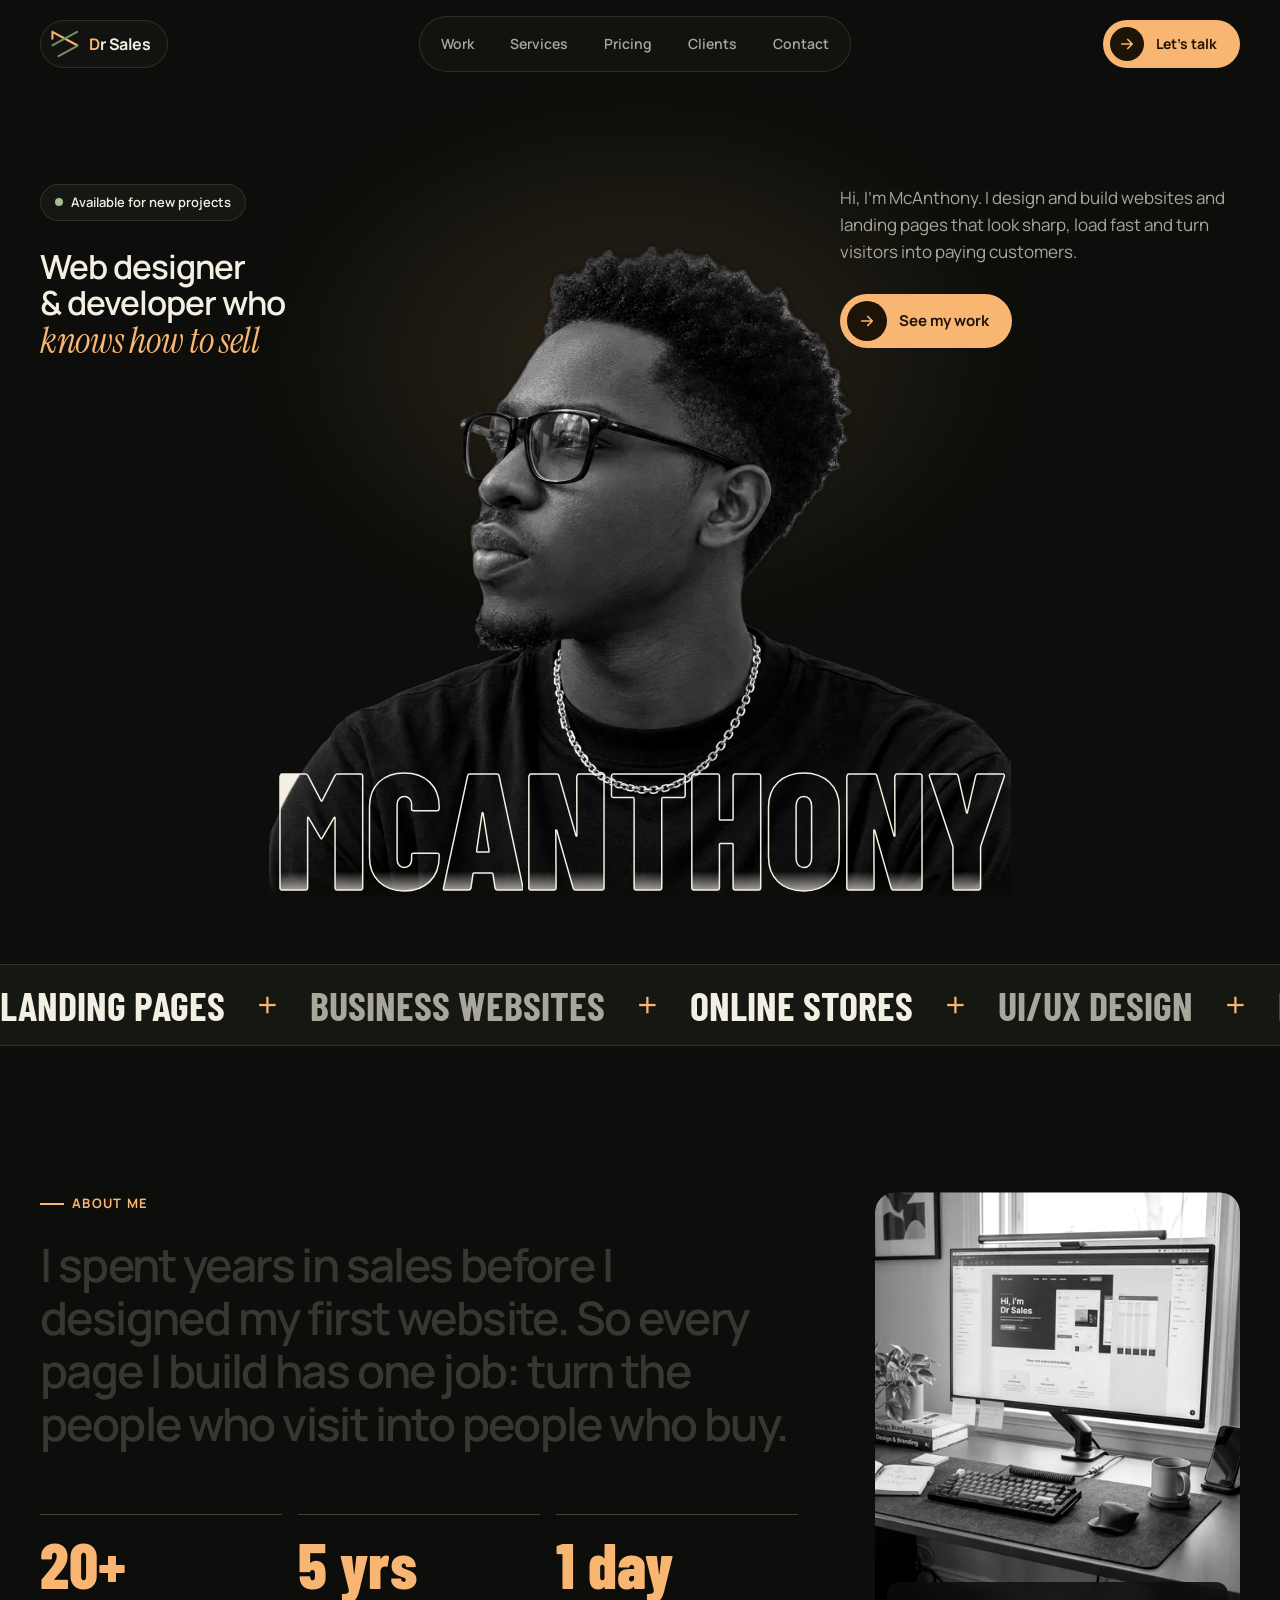
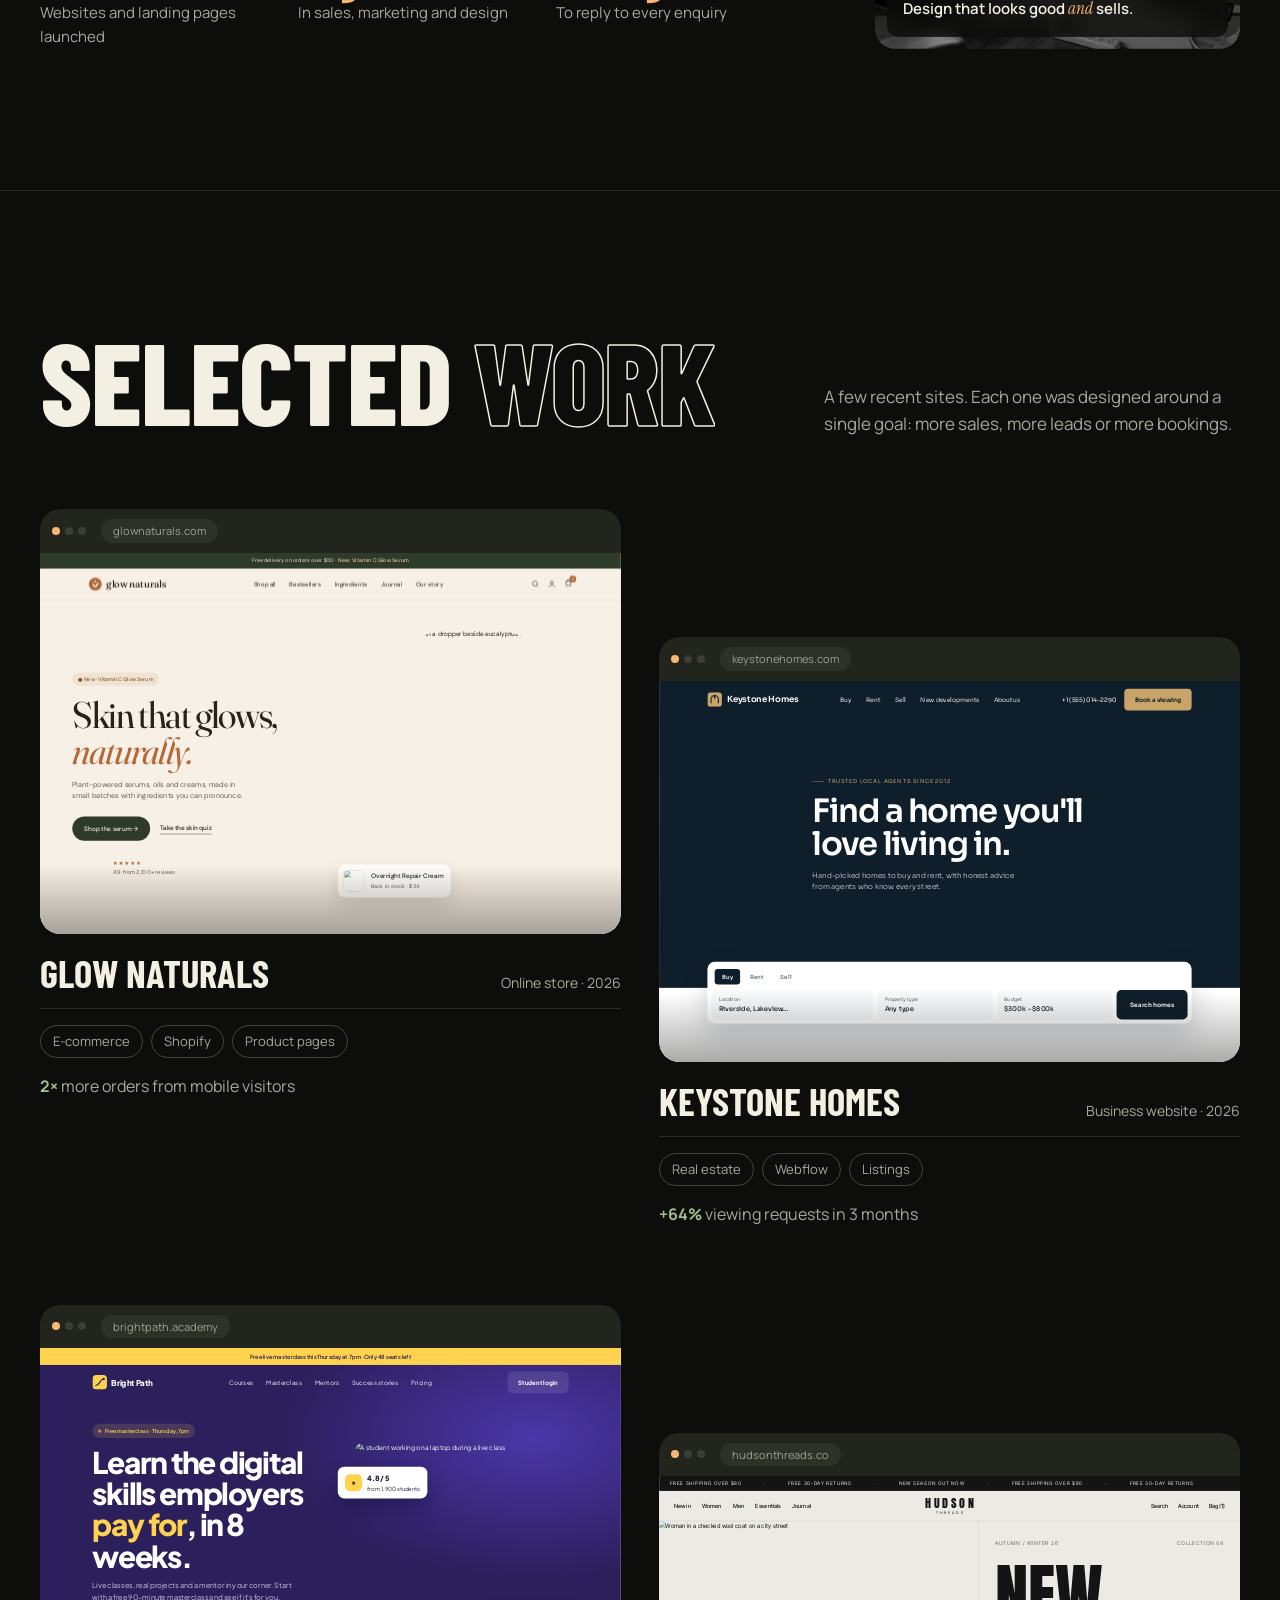
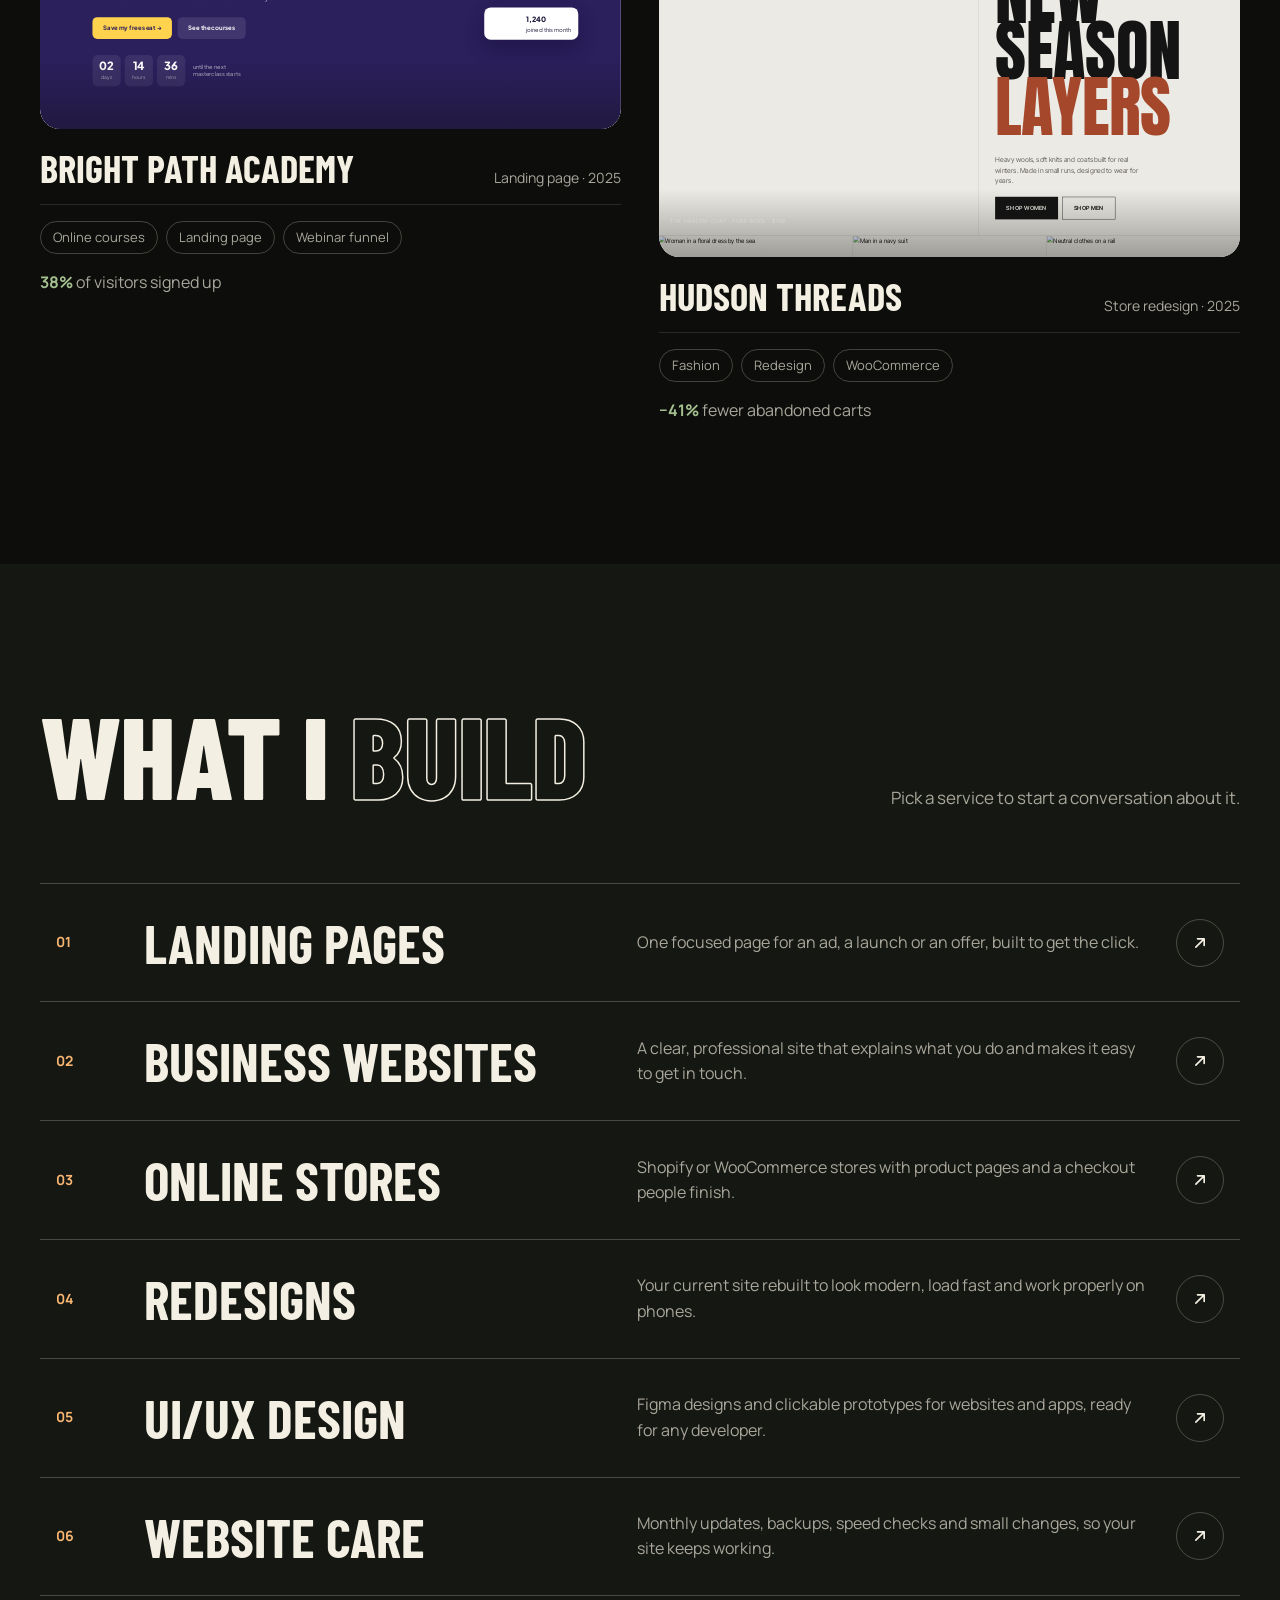
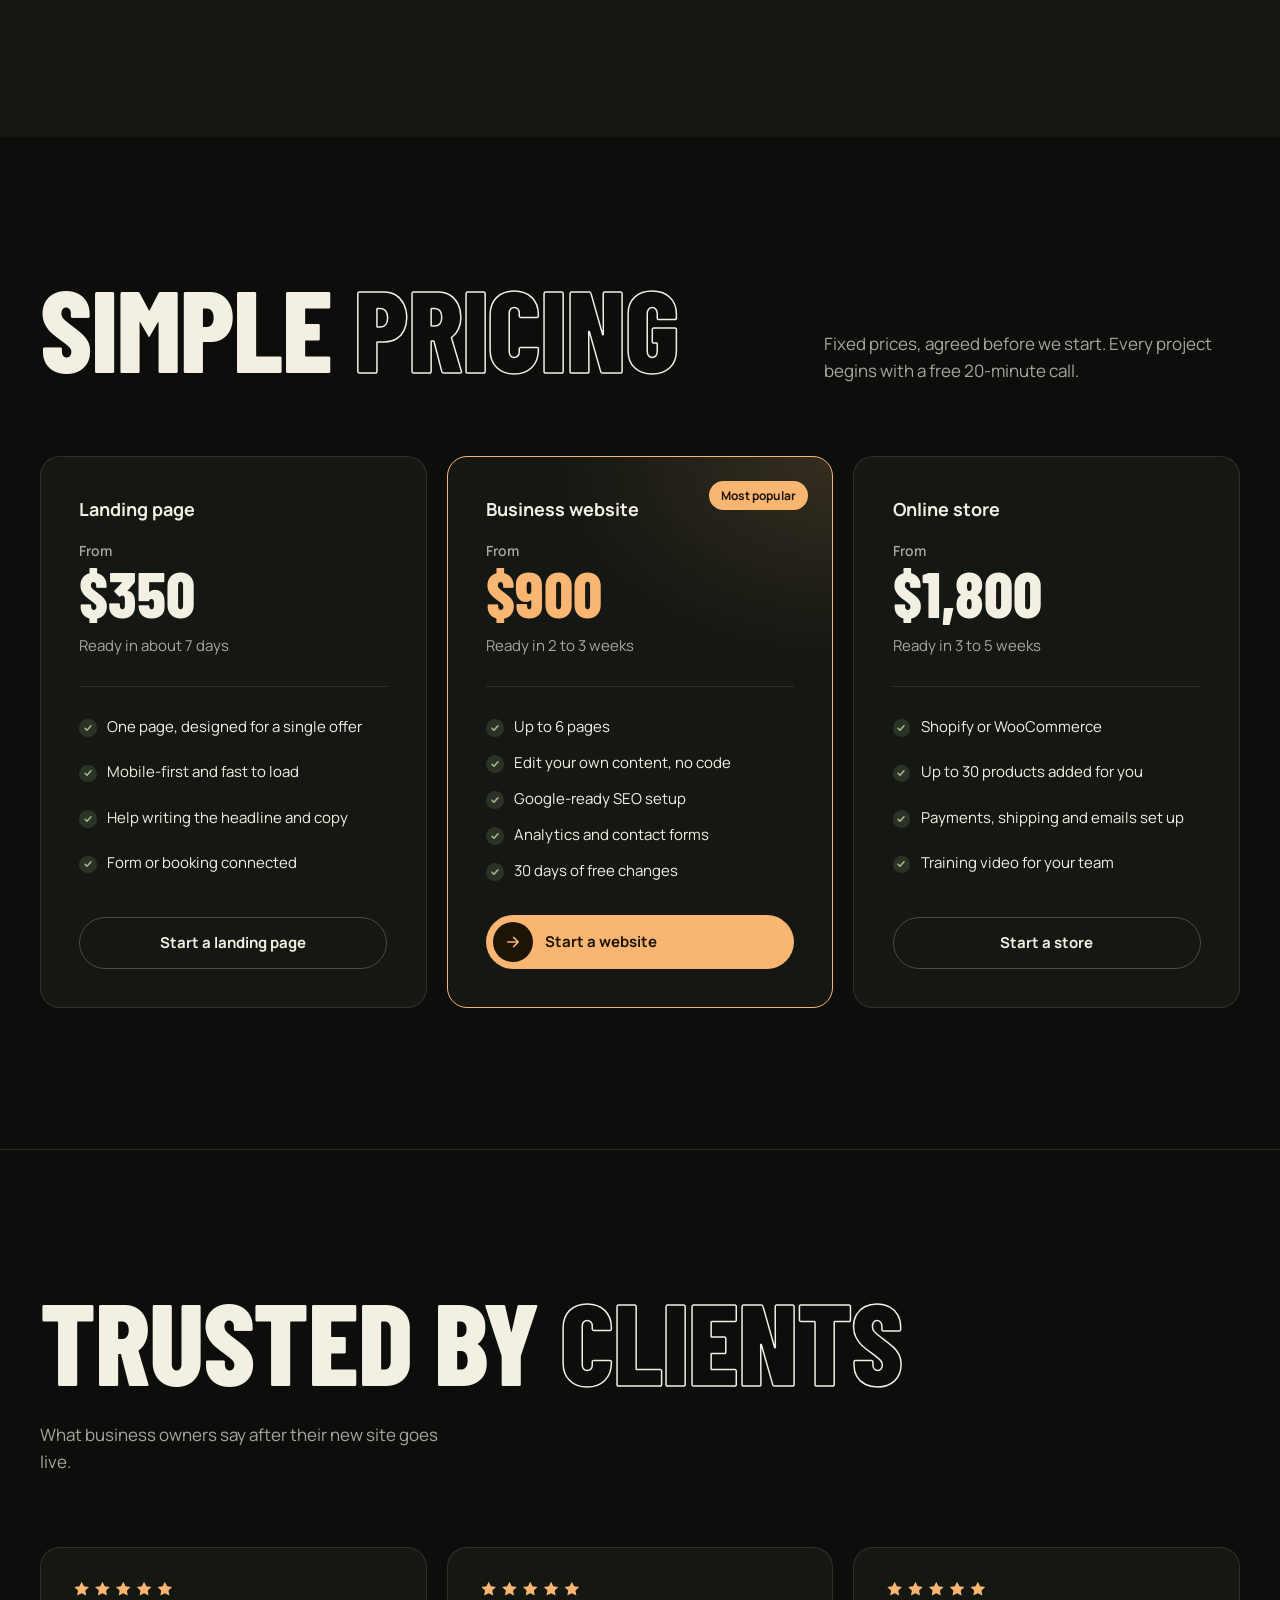
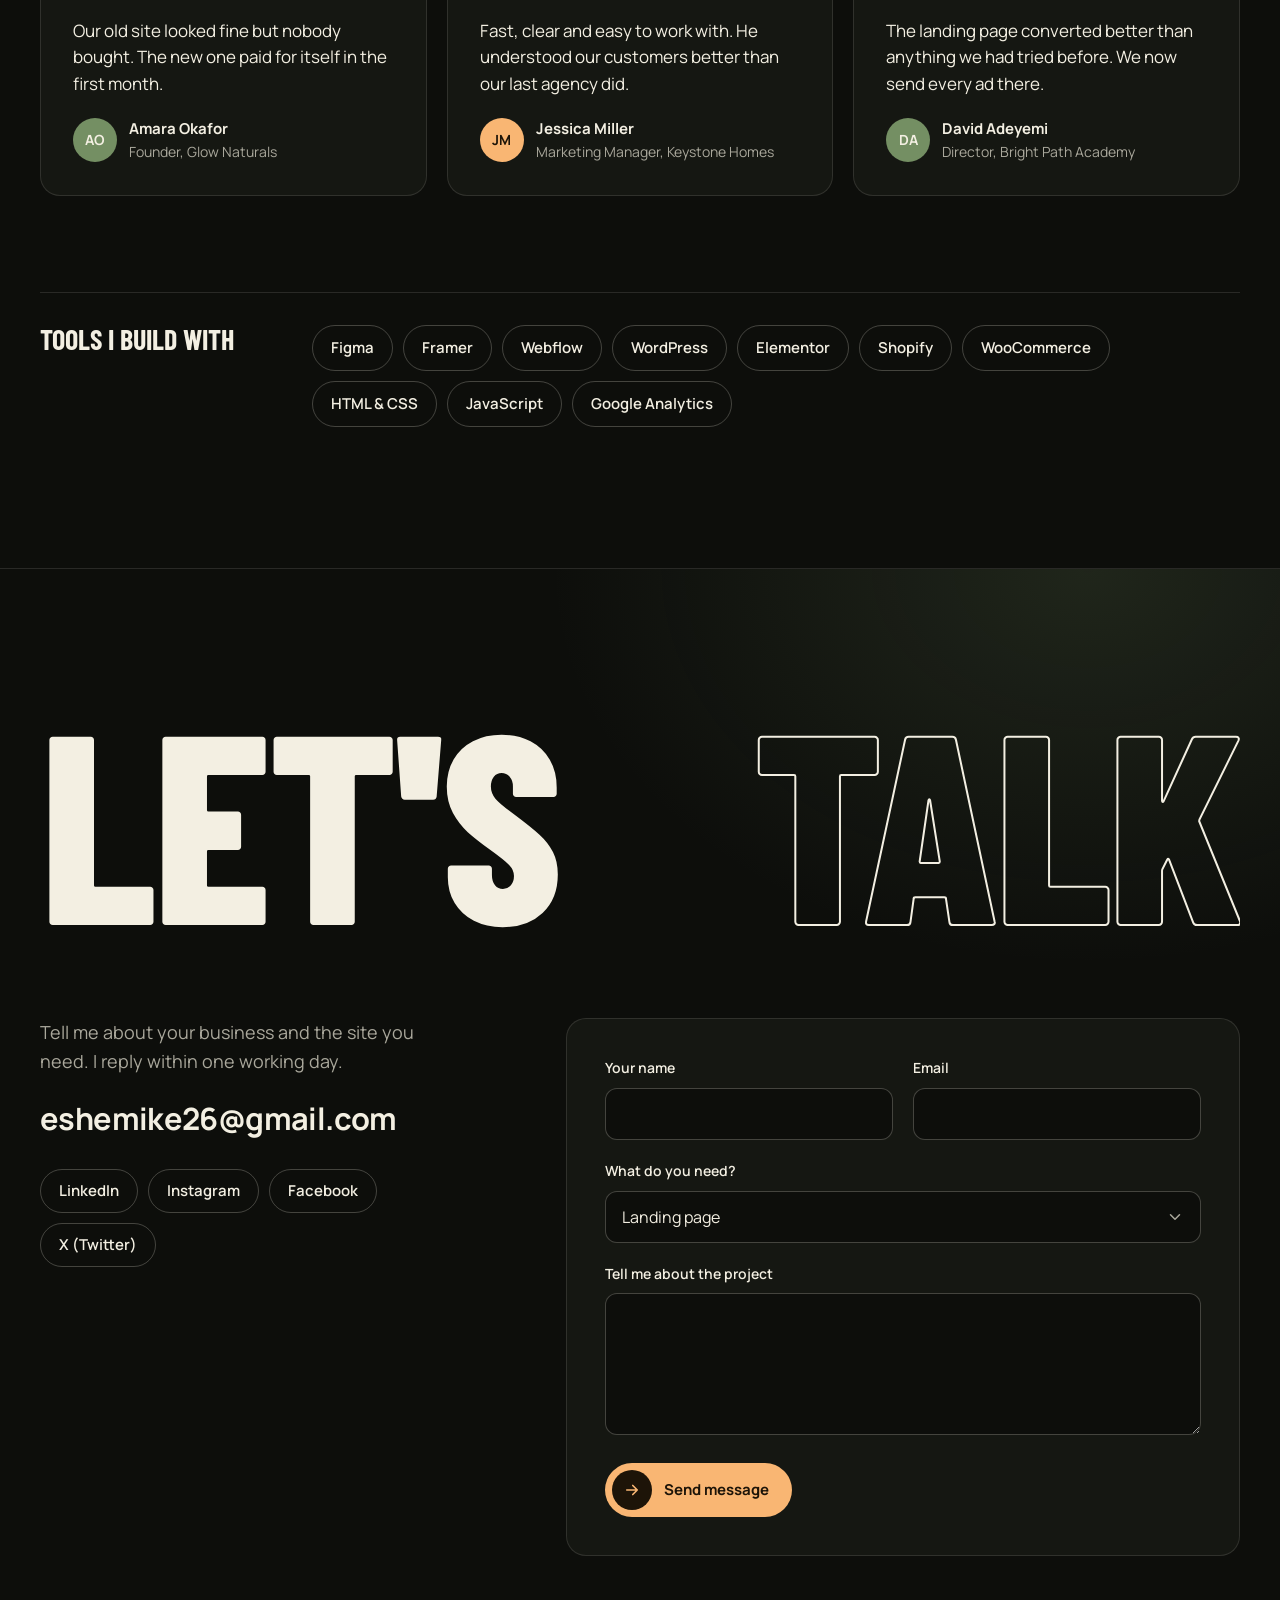
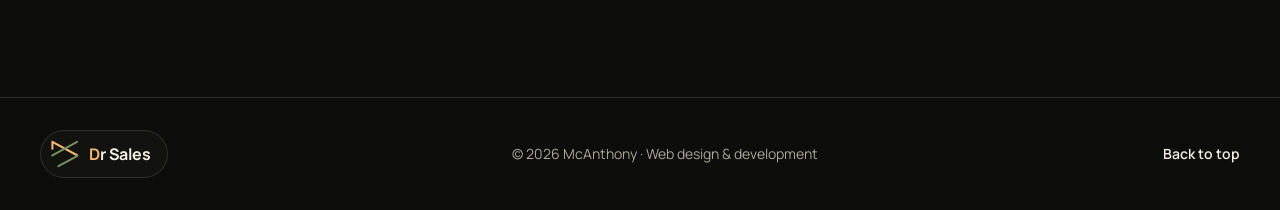
==== commit 05f4f63d: "Make the hero photo the focus, with a smaller name" ====
--- a/index.html
+++ b/index.html
@@ -10,7 +10,7 @@
   <link rel="preconnect" href="https://fonts.googleapis.com">
   <link rel="preconnect" href="https://fonts.gstatic.com" crossorigin>
   <link href="https://fonts.googleapis.com/css2?family=Barlow+Condensed:wght@600;700;800&family=Manrope:wght@400;500;600;700&family=Instrument+Serif:ital@0;1&display=swap" rel="stylesheet">
-  <link rel="stylesheet" href="assets/css/styles.css?v=29">
+  <link rel="stylesheet" href="assets/css/styles.css?v=32">
   <script>
     // Runs before paint: enables JS-only styles and decides whether to show the intro loader
     (function () {
@@ -464,6 +464,6 @@
     <symbol id="star" viewBox="0 0 20 20"><path d="M10 1.5l2.6 5.4 5.9.8-4.3 4.1 1 5.8L10 14.8l-5.2 2.8 1-5.8L1.5 7.7l5.9-.8z"/></symbol>
   </svg>
 
-  <script src="assets/js/main.js?v=29" defer></script>
+  <script src="assets/js/main.js?v=32" defer></script>
 </body>
 </html>
--- a/assets/css/styles.css
+++ b/assets/css/styles.css
@@ -356,7 +356,7 @@
 .hero {
   position: relative;
   display: grid;
-  grid-template-columns: 1fr minmax(320px, 44vw) 1fr;
+  grid-template-columns: 1fr 1fr;
   grid-template-rows: 1fr auto;
   column-gap: clamp(1.5rem, 3vw, 3rem);
   min-height: 100svh;
@@ -383,8 +383,14 @@
   flex-direction: column;
   gap: 1.75rem;
   padding-top: clamp(1rem, 8vh, 6rem);
-}
-.hero-right { align-items: flex-start; max-width: 25rem; justify-self: end; }
+  /* Text sits over the empty corners of the cut-out photo */
+  position: relative;
+  z-index: 3;
+  grid-row: 1;
+  align-self: start;
+}
+.hero-left { grid-column: 1; }
+.hero-right { grid-column: 2; align-items: flex-start; max-width: 25rem; justify-self: end; }
 
 .badge {
   display: inline-flex;
@@ -419,9 +425,12 @@
 .hero-intro { color: var(--muted); font-size: 1.0625rem; }
 
 .hero-photo {
-  grid-column: 2;
+  grid-column: 1 / -1;
   grid-row: 1;
   align-self: end;
+  justify-self: center;
+  /* The photo is the hero: as large as fits in one screen */
+  width: min(58vw, 880px, calc((100svh - 8rem) * 1.046));
   margin-top: clamp(0rem, 4vh, 2rem);
   position: relative;
   z-index: 1;
@@ -446,8 +455,8 @@
   grid-column: 1 / -1;
   grid-row: 2;
   z-index: 0;
-  margin: -0.8em -0.02em 0;
-  font: 800 19.6vw/0.8 var(--font-display);
+  margin: -0.86em -0.02em 0;
+  font: 800 13vw/0.8 var(--font-display);
   letter-spacing: -0.015em;
   text-transform: uppercase;
   text-align: center;
@@ -466,7 +475,7 @@
   .hero-name-outline { display: none; }
 }
 @media (min-width: 1500px) {
-  .hero-name { font-size: min(19.6vw, 21rem); }
+  .hero-name { font-size: min(13vw, 14rem); }
 }
 
 /* Character split (JS) */
@@ -486,20 +495,19 @@
   .hero-photo {
     grid-column: 1;
     grid-row: auto;
-    width: min(92%, 440px);
+    width: min(100%, 520px);
     margin: 0.5rem auto 0;
     align-self: start;
   }
-  .hero-left { grid-row: 1; }
+  .hero-left { grid-row: 1; grid-column: 1; }
   .hero-photo { grid-row: 2; }
   .hero-name {
     grid-column: 1;
     grid-row: 3;
-    margin-top: -1.02em;
-    font-size: 20.4vw;
-    order: 0;
-  }
-  .hero-right { grid-row: 4; padding-bottom: 1rem; }
+    margin-top: -1.55em;
+    font-size: 15.5vw;
+  }
+  .hero-right { grid-row: 4; grid-column: 1; padding-bottom: 1rem; }
 }
 
 /* Hero entrance (after the loader) */
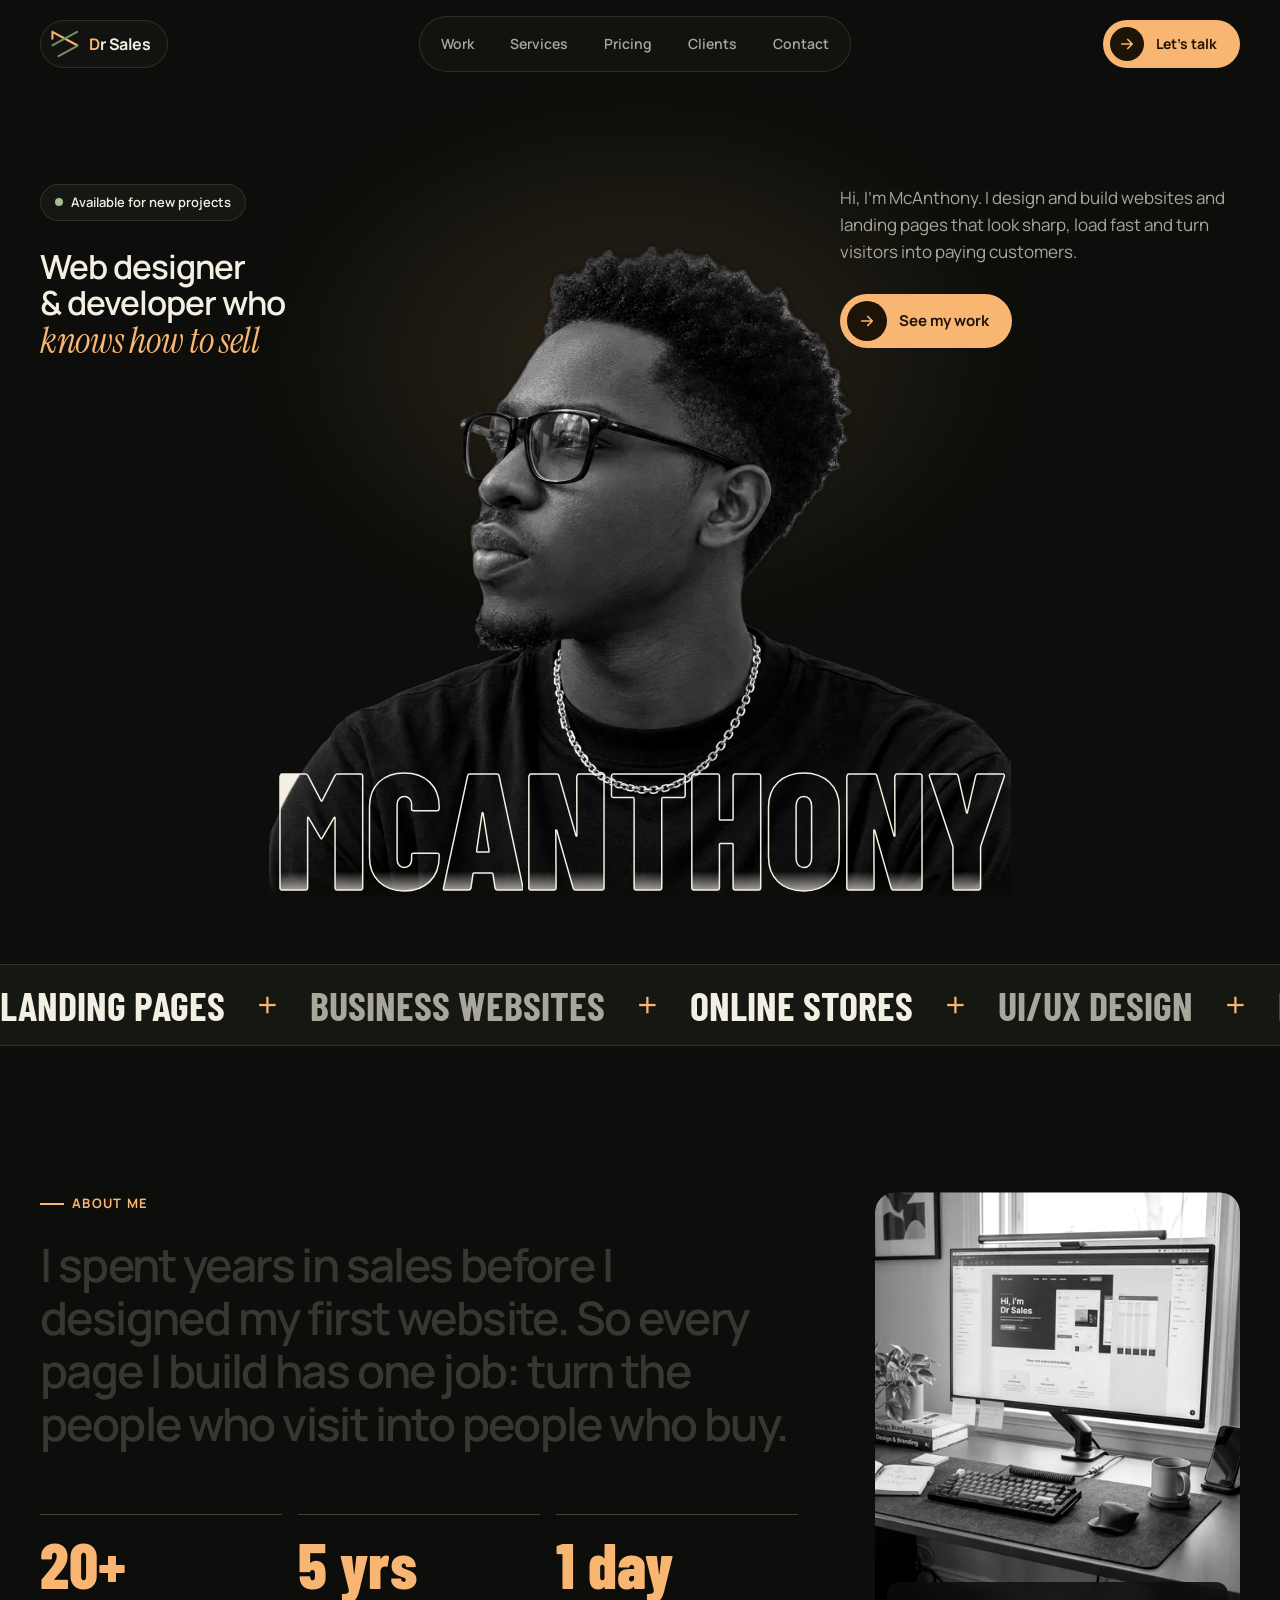
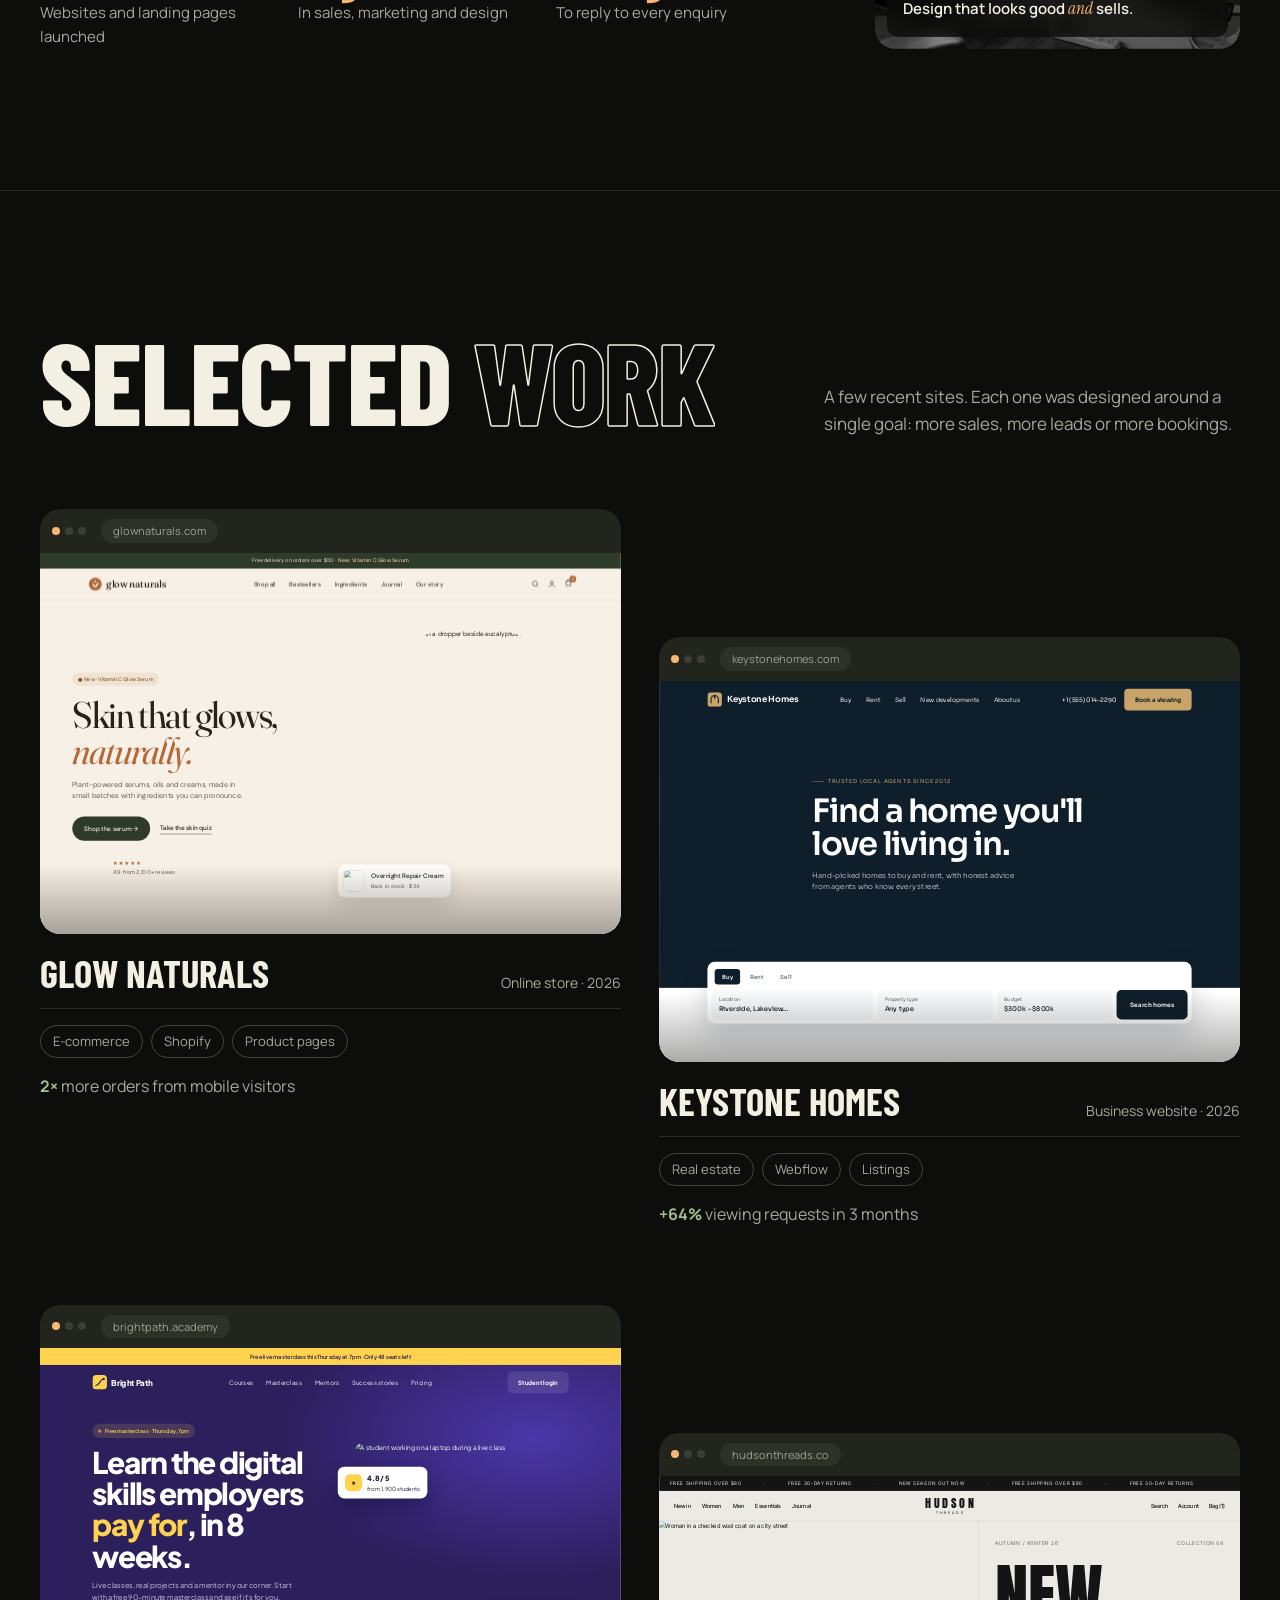
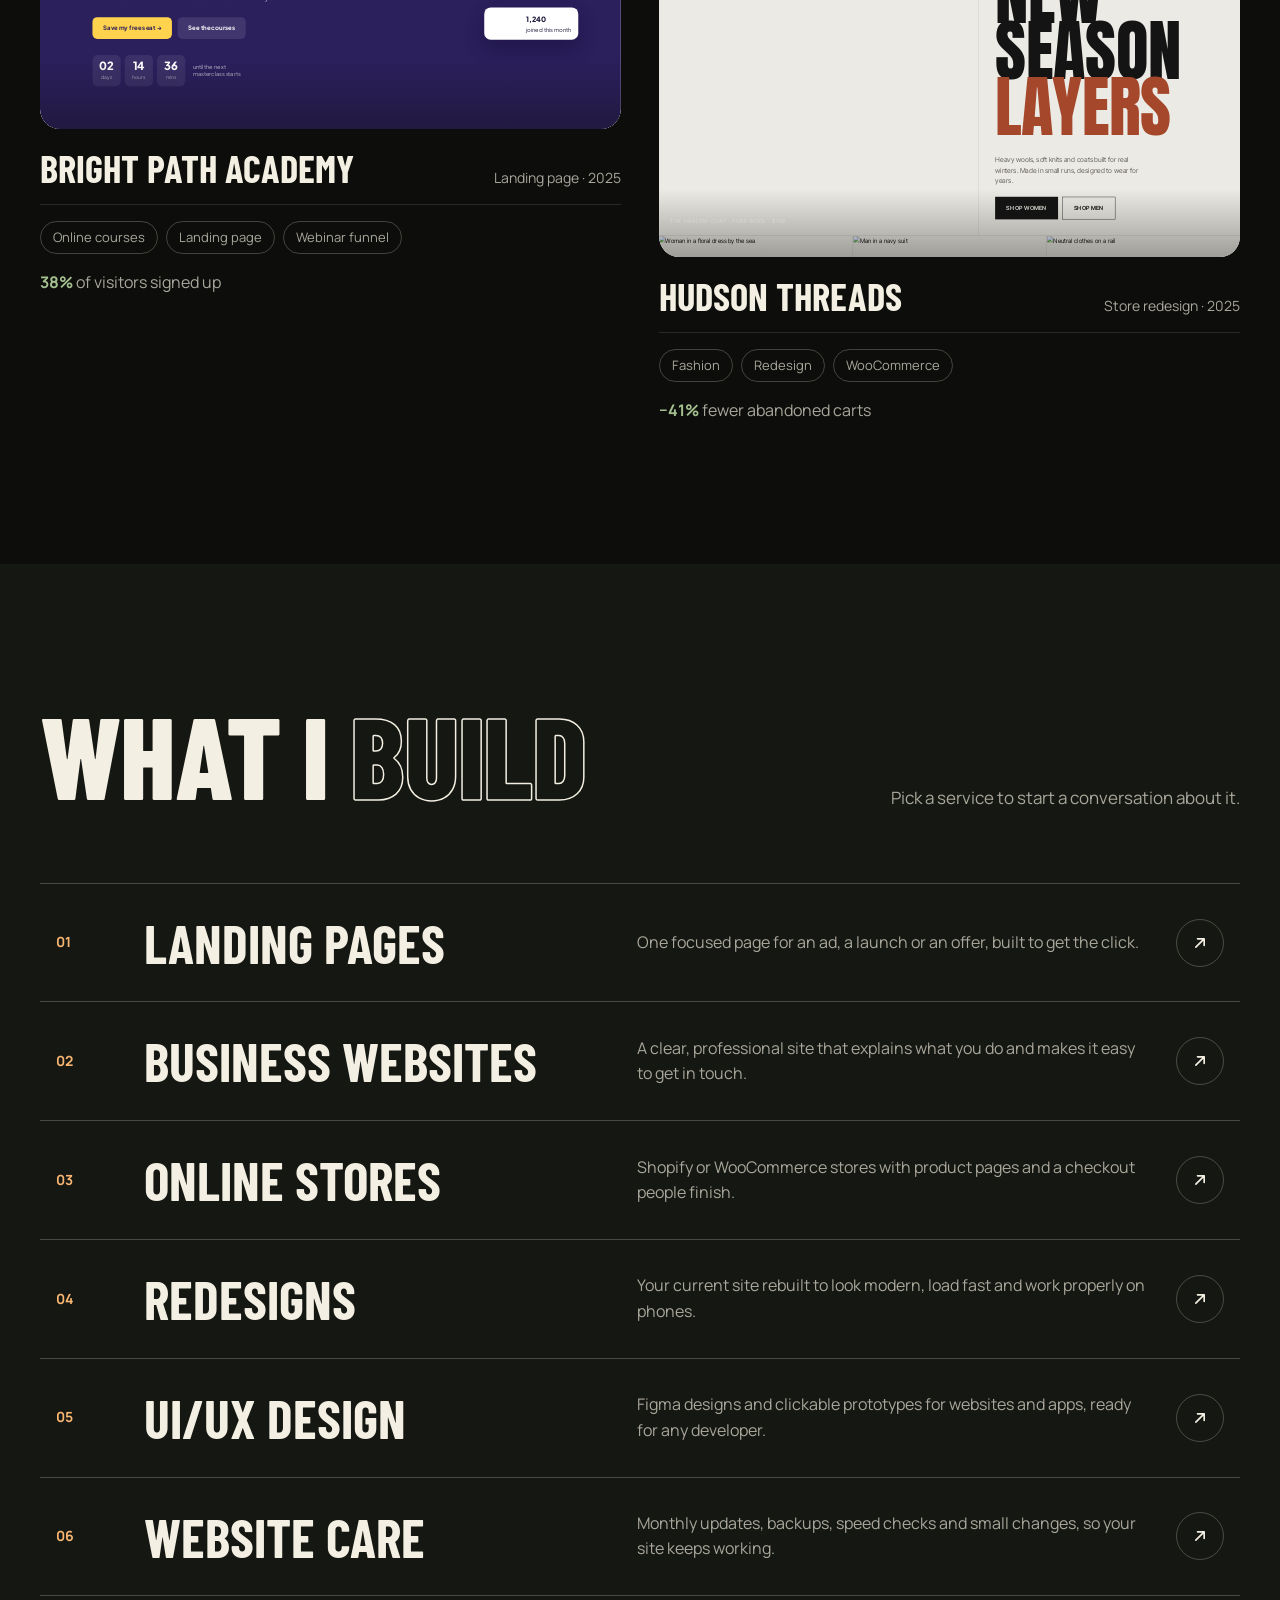
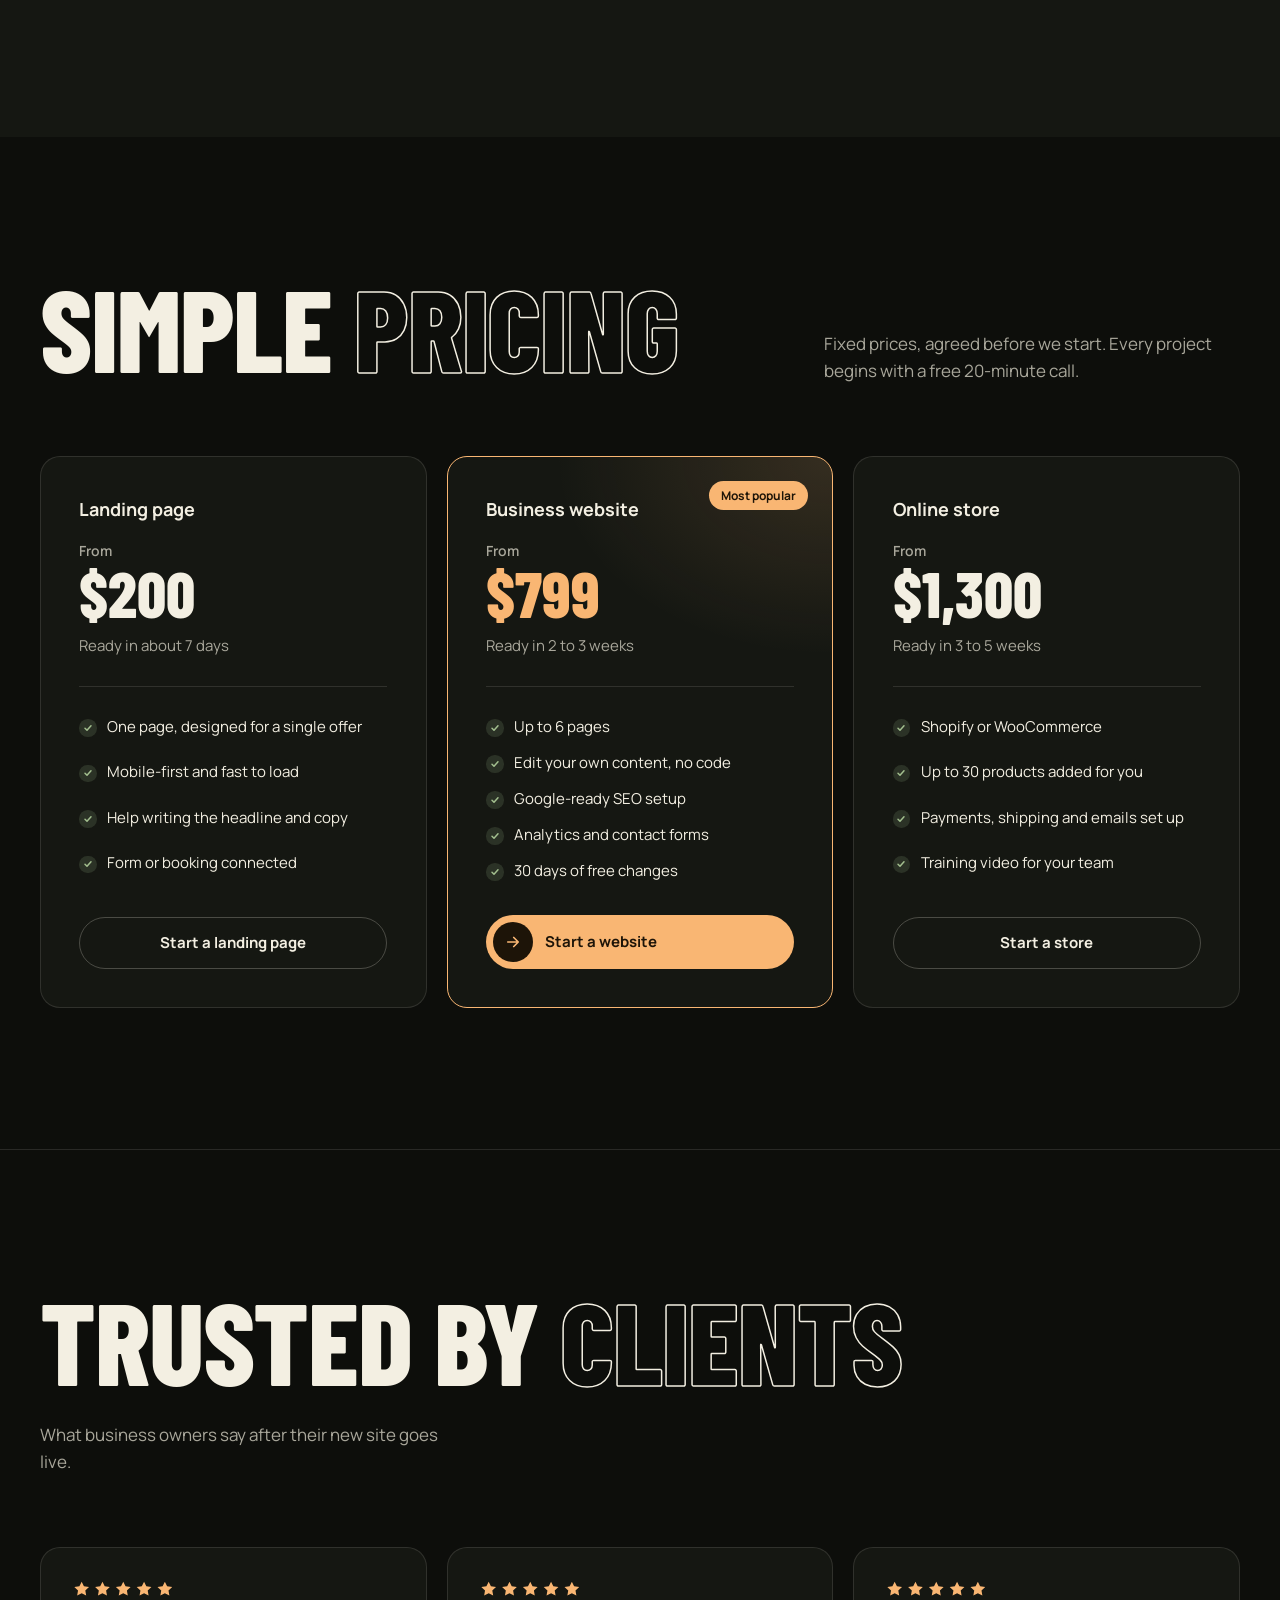
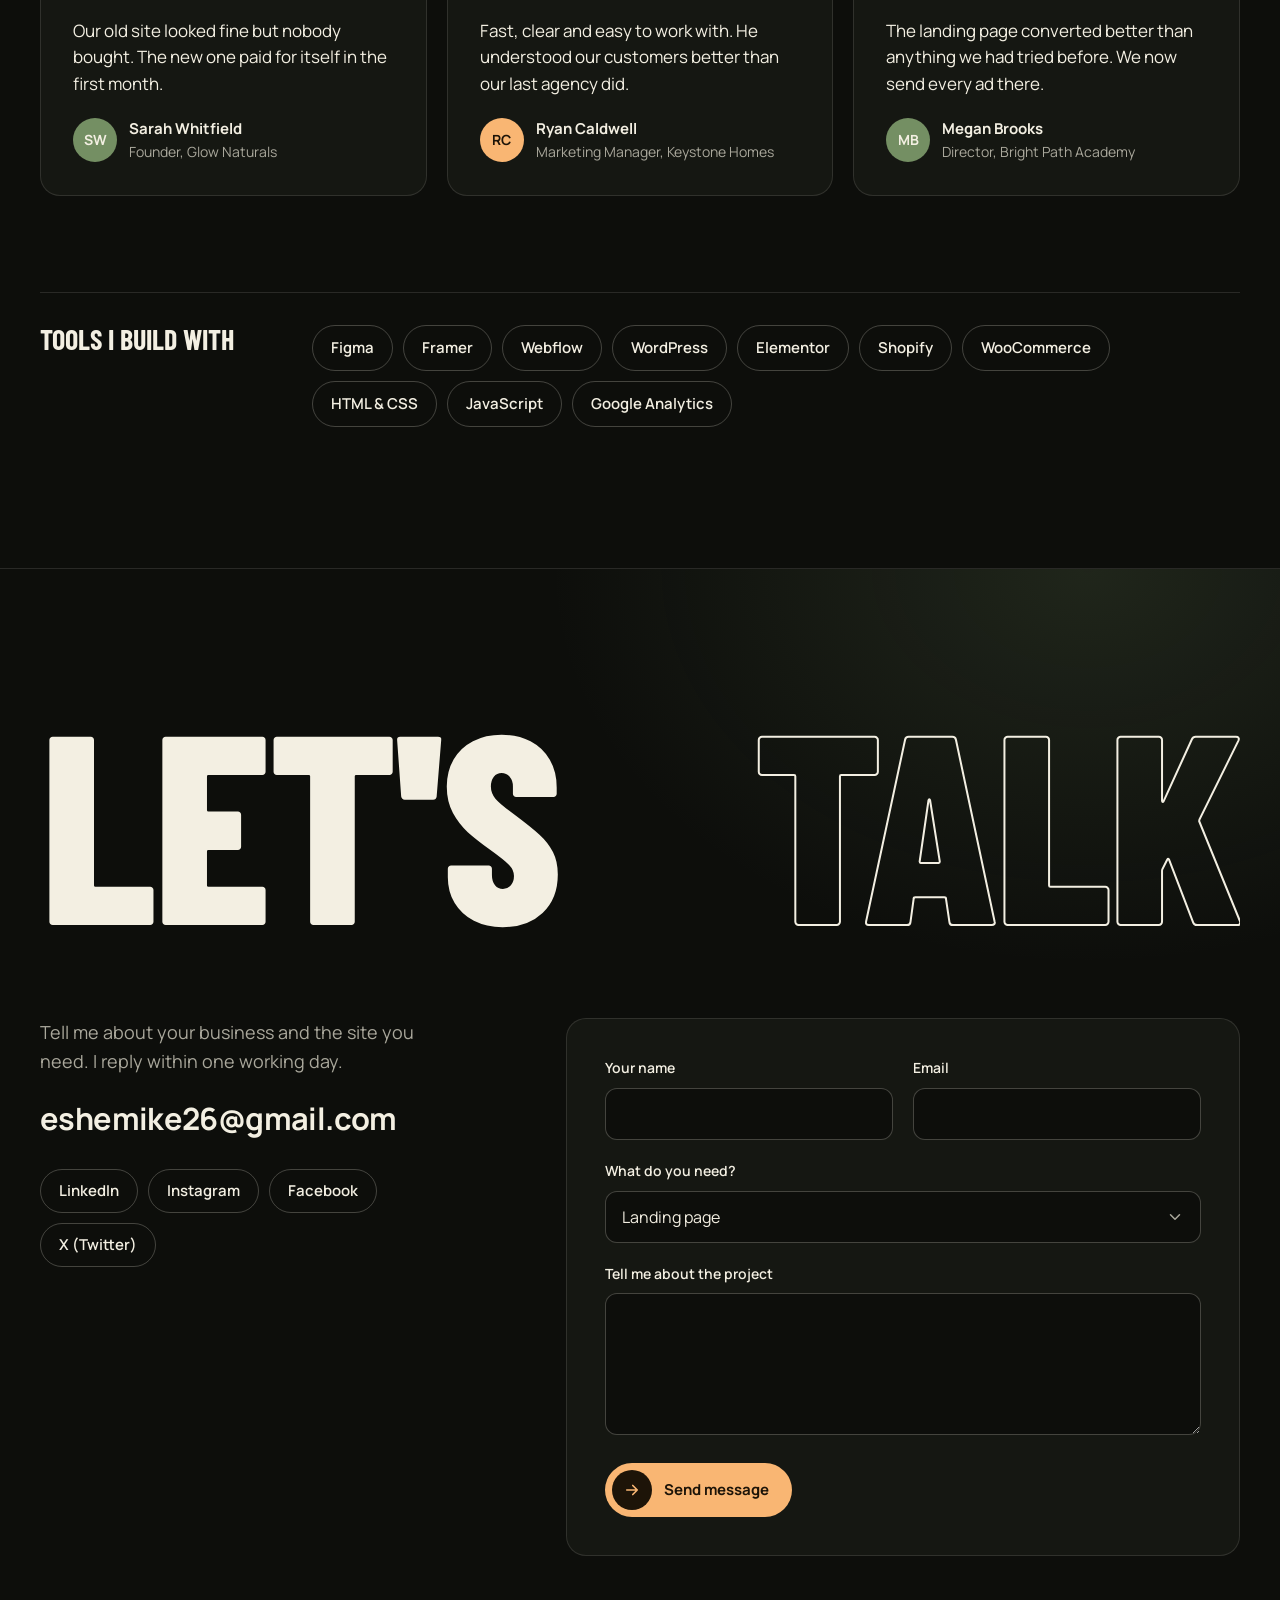
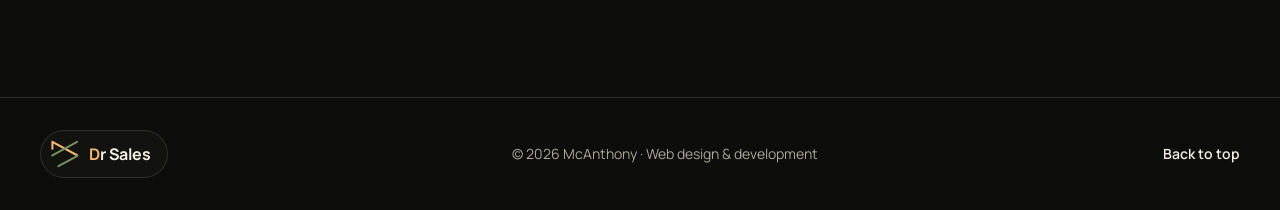
==== commit 22c81804: "Update prices and testimonial names" ====
--- a/index.html
+++ b/index.html
@@ -293,7 +293,7 @@
         <div class="price-grid">
           <article class="price-card reveal">
             <h3>Landing page</h3>
-            <p class="price"><small>From</small> $350</p>
+            <p class="price"><small>From</small> $200</p>
             <p class="price-note">Ready in about 7 days</p>
             <ul class="price-list">
               <li>One page, designed for a single offer</li>
@@ -307,7 +307,7 @@
           <article class="price-card price-card-featured reveal" style="--d:1">
             <p class="price-badge">Most popular</p>
             <h3>Business website</h3>
-            <p class="price"><small>From</small> $900</p>
+            <p class="price"><small>From</small> $799</p>
             <p class="price-note">Ready in 2 to 3 weeks</p>
             <ul class="price-list">
               <li>Up to 6 pages</li>
@@ -324,7 +324,7 @@
 
           <article class="price-card reveal" style="--d:2">
             <h3>Online store</h3>
-            <p class="price"><small>From</small> $1,800</p>
+            <p class="price"><small>From</small> $1,300</p>
             <p class="price-note">Ready in 3 to 5 weeks</p>
             <ul class="price-list">
               <li>Shopify or WooCommerce</li>
@@ -351,17 +351,17 @@
           <figure class="quote reveal">
             <p class="stars" aria-label="5 out of 5 stars"><svg viewBox="0 0 120 20" aria-hidden="true"><use width="20" height="20" href="#star"/><use width="20" height="20" href="#star" x="24"/><use width="20" height="20" href="#star" x="48"/><use width="20" height="20" href="#star" x="72"/><use width="20" height="20" href="#star" x="96"/></svg></p>
             <blockquote><p>Our old site looked fine but nobody bought. The new one paid for itself in the first month.</p></blockquote>
-            <figcaption><span class="avatar" aria-hidden="true">AO</span><span><b>Amara Okafor</b>Founder, Glow Naturals</span></figcaption>
+            <figcaption><span class="avatar" aria-hidden="true">SW</span><span><b>Sarah Whitfield</b>Founder, Glow Naturals</span></figcaption>
           </figure>
           <figure class="quote reveal" style="--d:1">
             <p class="stars" aria-label="5 out of 5 stars"><svg viewBox="0 0 120 20" aria-hidden="true"><use width="20" height="20" href="#star"/><use width="20" height="20" href="#star" x="24"/><use width="20" height="20" href="#star" x="48"/><use width="20" height="20" href="#star" x="72"/><use width="20" height="20" href="#star" x="96"/></svg></p>
             <blockquote><p>Fast, clear and easy to work with. He understood our customers better than our last agency did.</p></blockquote>
-            <figcaption><span class="avatar" aria-hidden="true">JM</span><span><b>Jessica Miller</b>Marketing Manager, Keystone Homes</span></figcaption>
+            <figcaption><span class="avatar" aria-hidden="true">RC</span><span><b>Ryan Caldwell</b>Marketing Manager, Keystone Homes</span></figcaption>
           </figure>
           <figure class="quote reveal" style="--d:2">
             <p class="stars" aria-label="5 out of 5 stars"><svg viewBox="0 0 120 20" aria-hidden="true"><use width="20" height="20" href="#star"/><use width="20" height="20" href="#star" x="24"/><use width="20" height="20" href="#star" x="48"/><use width="20" height="20" href="#star" x="72"/><use width="20" height="20" href="#star" x="96"/></svg></p>
             <blockquote><p>The landing page converted better than anything we had tried before. We now send every ad there.</p></blockquote>
-            <figcaption><span class="avatar" aria-hidden="true">DA</span><span><b>David Adeyemi</b>Director, Bright Path Academy</span></figcaption>
+            <figcaption><span class="avatar" aria-hidden="true">MB</span><span><b>Megan Brooks</b>Director, Bright Path Academy</span></figcaption>
           </figure>
         </div>
 
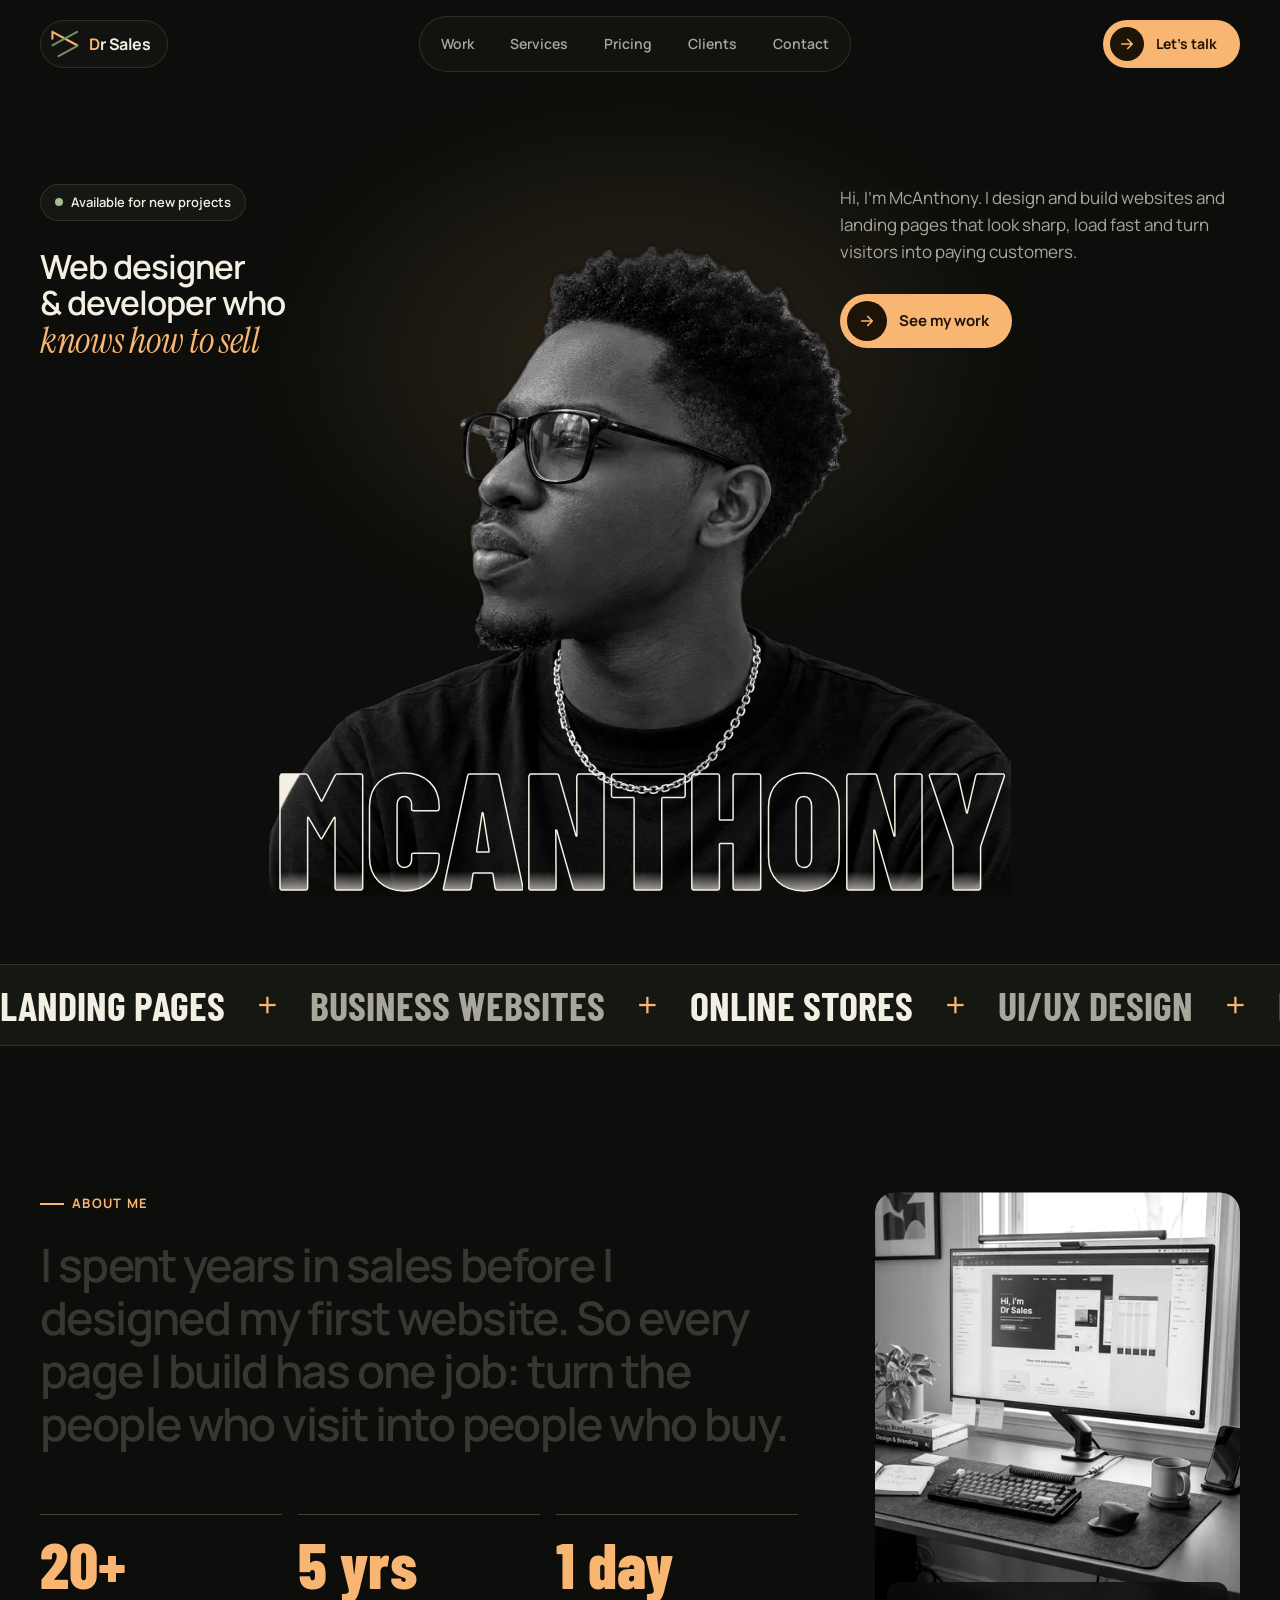
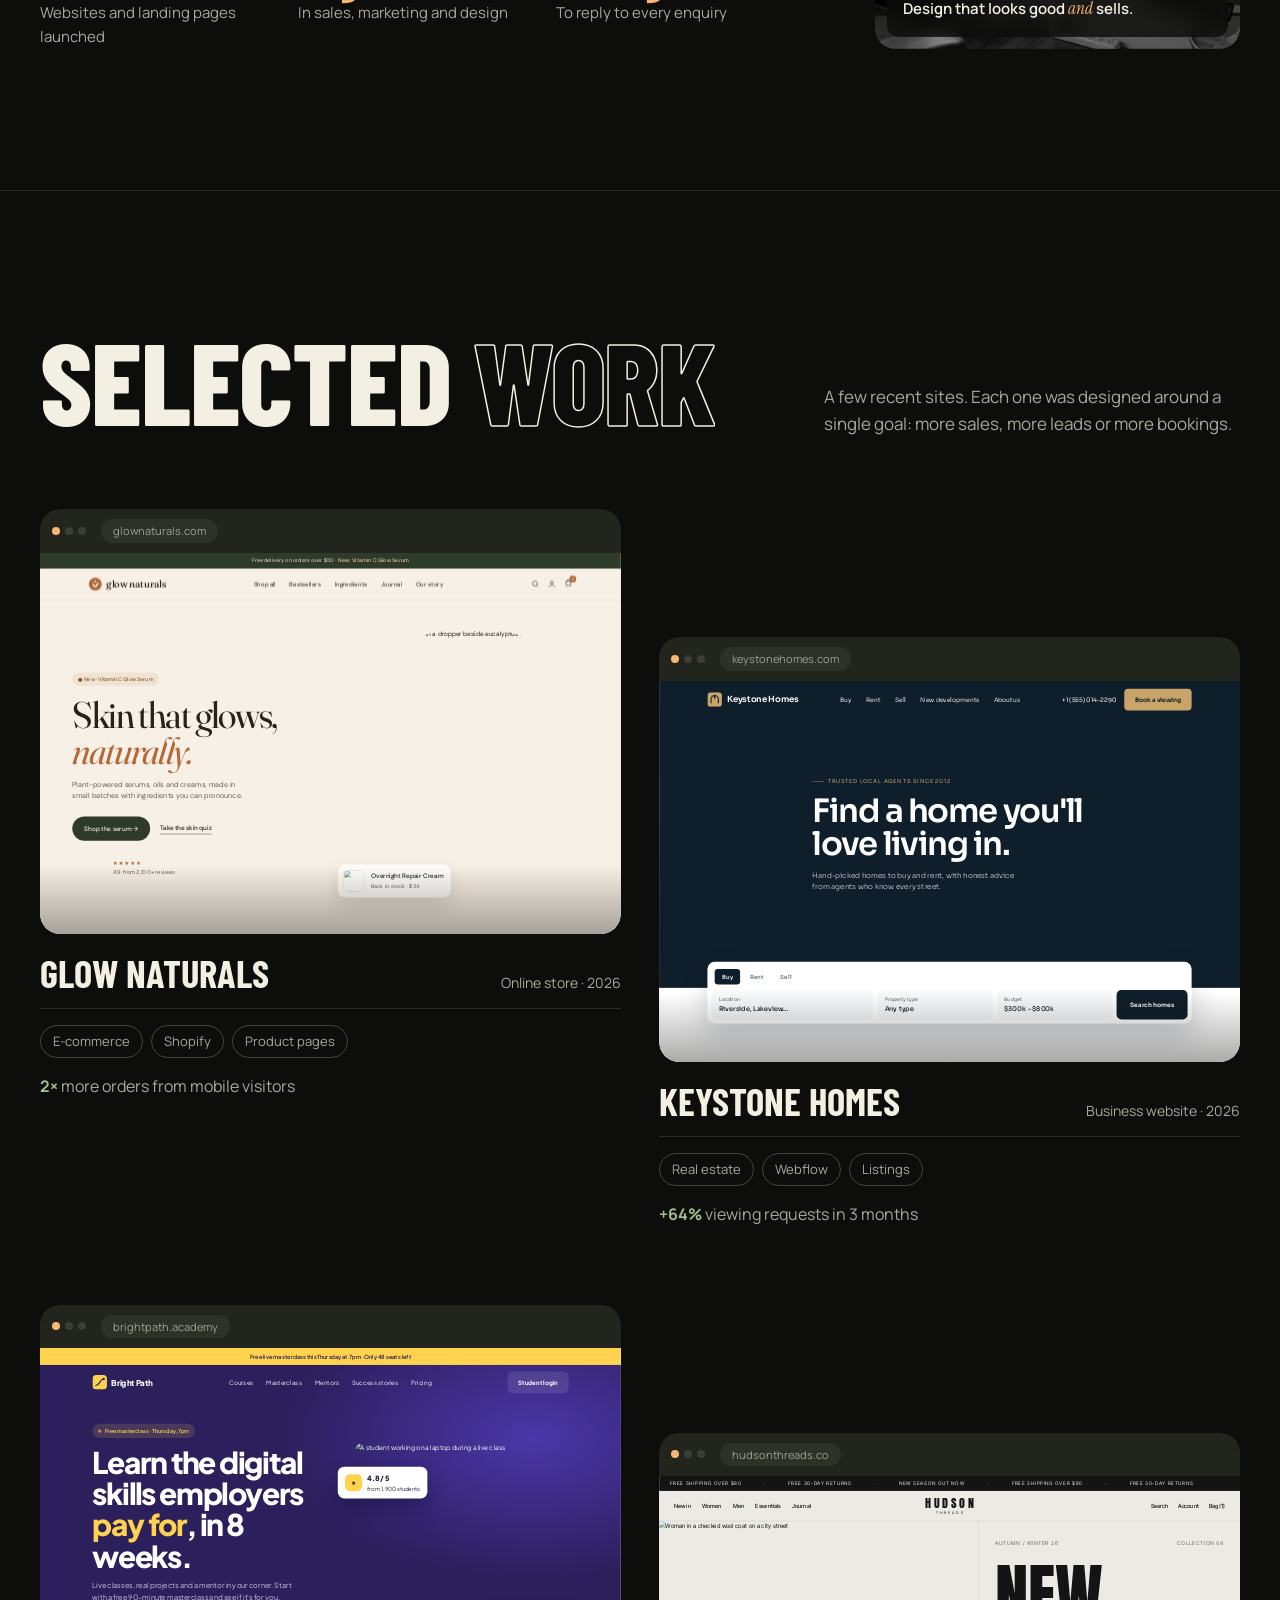
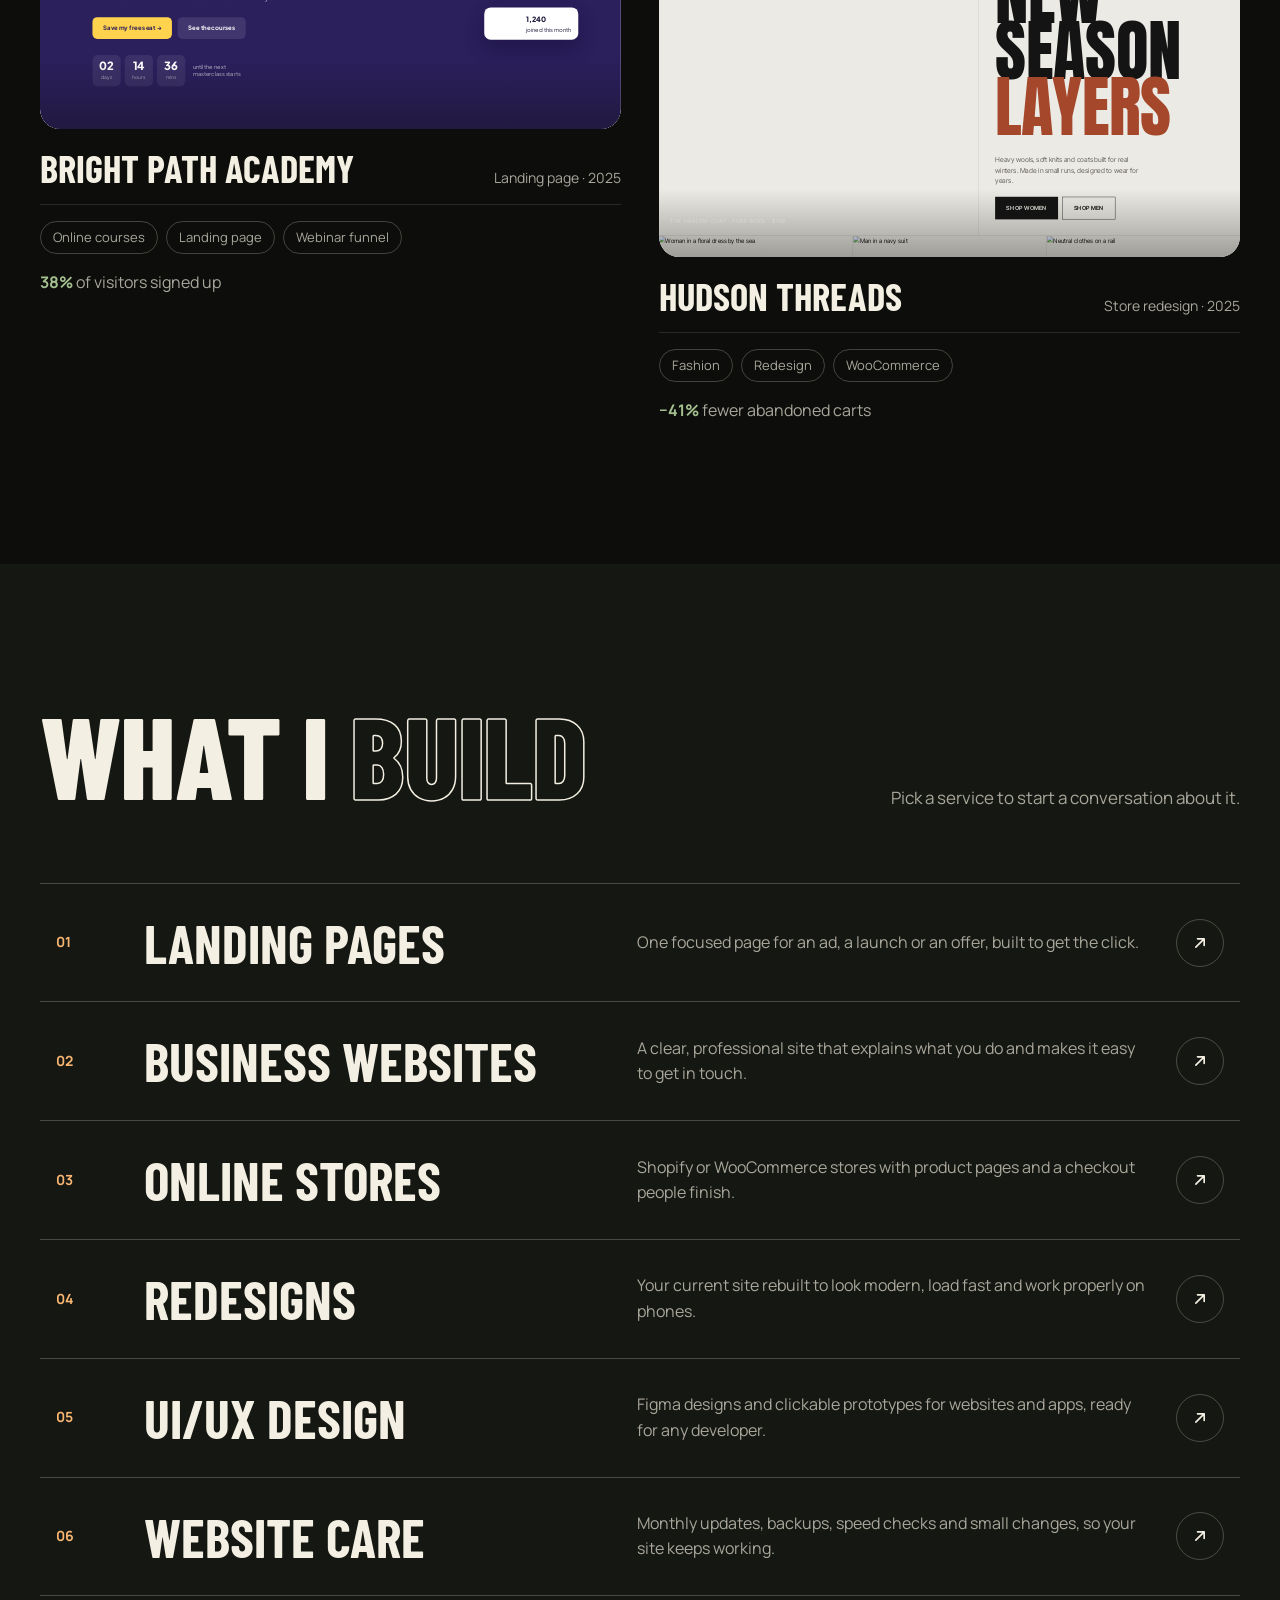
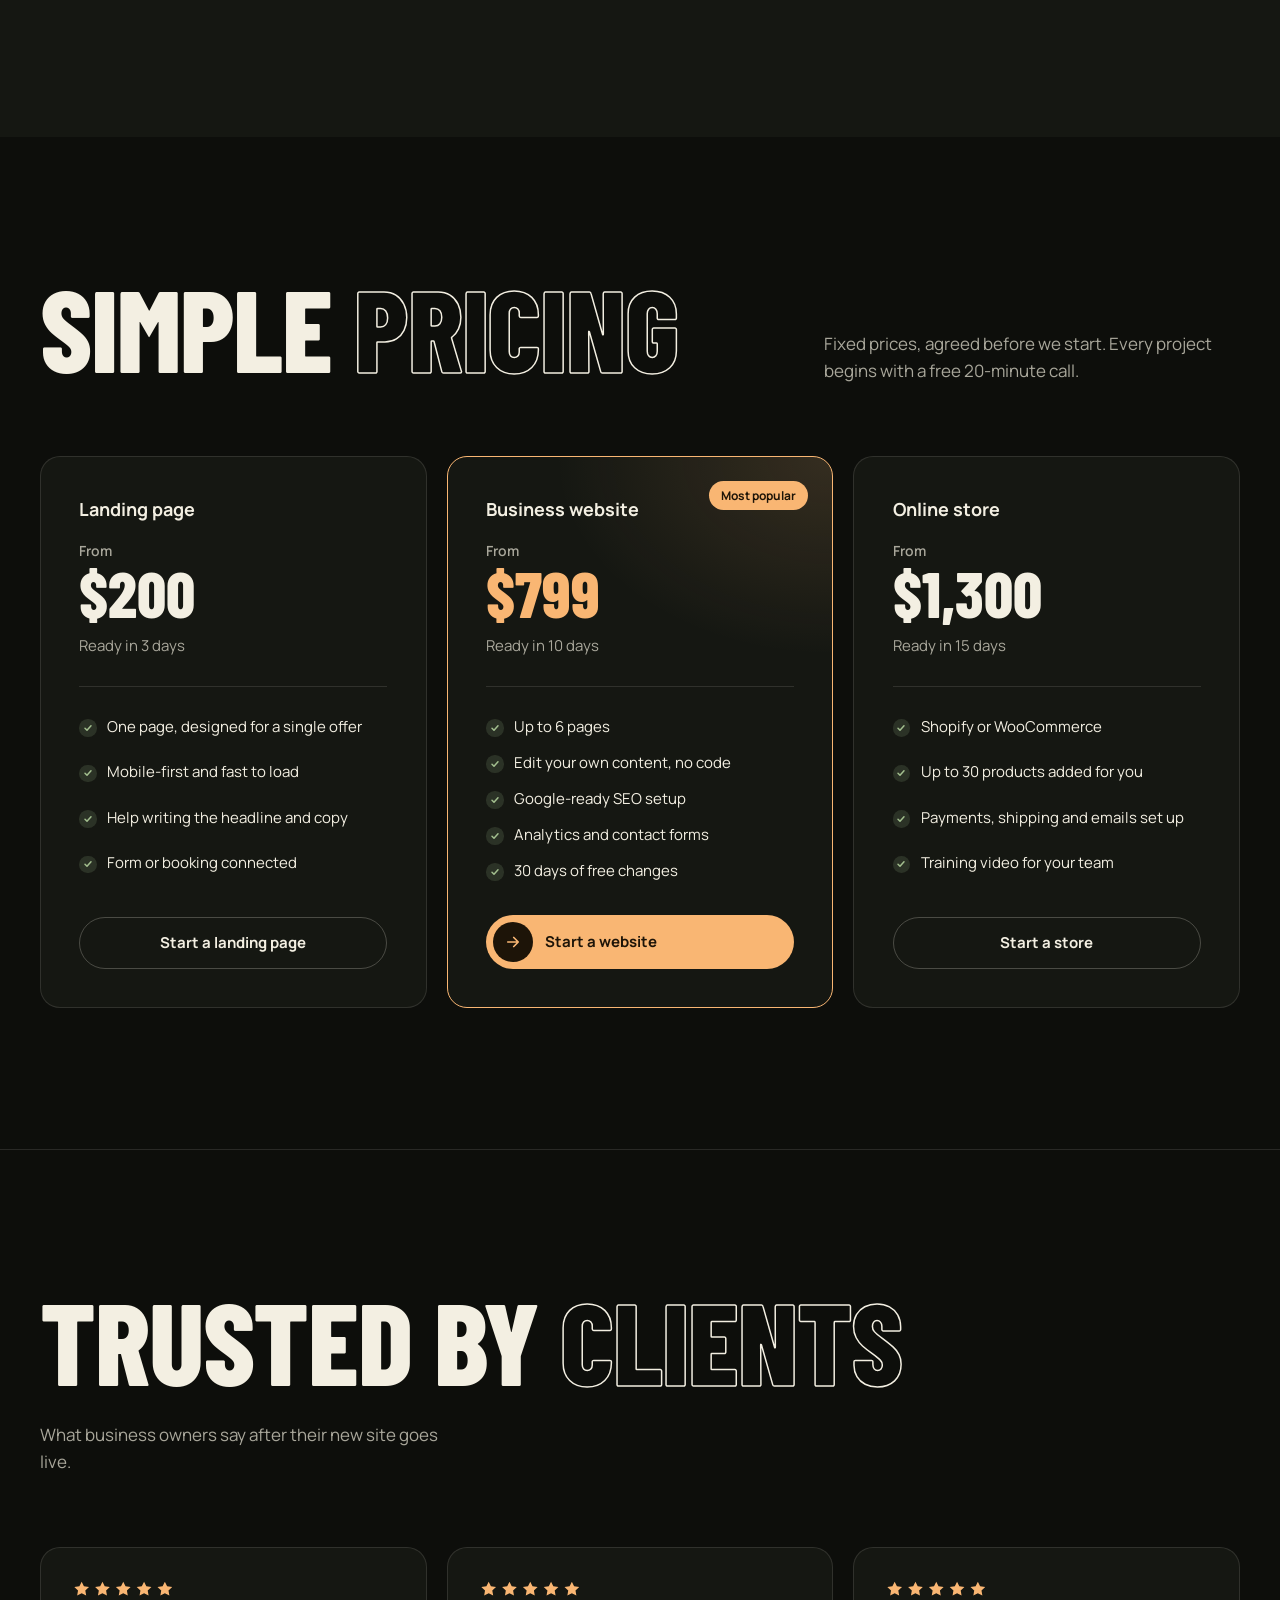
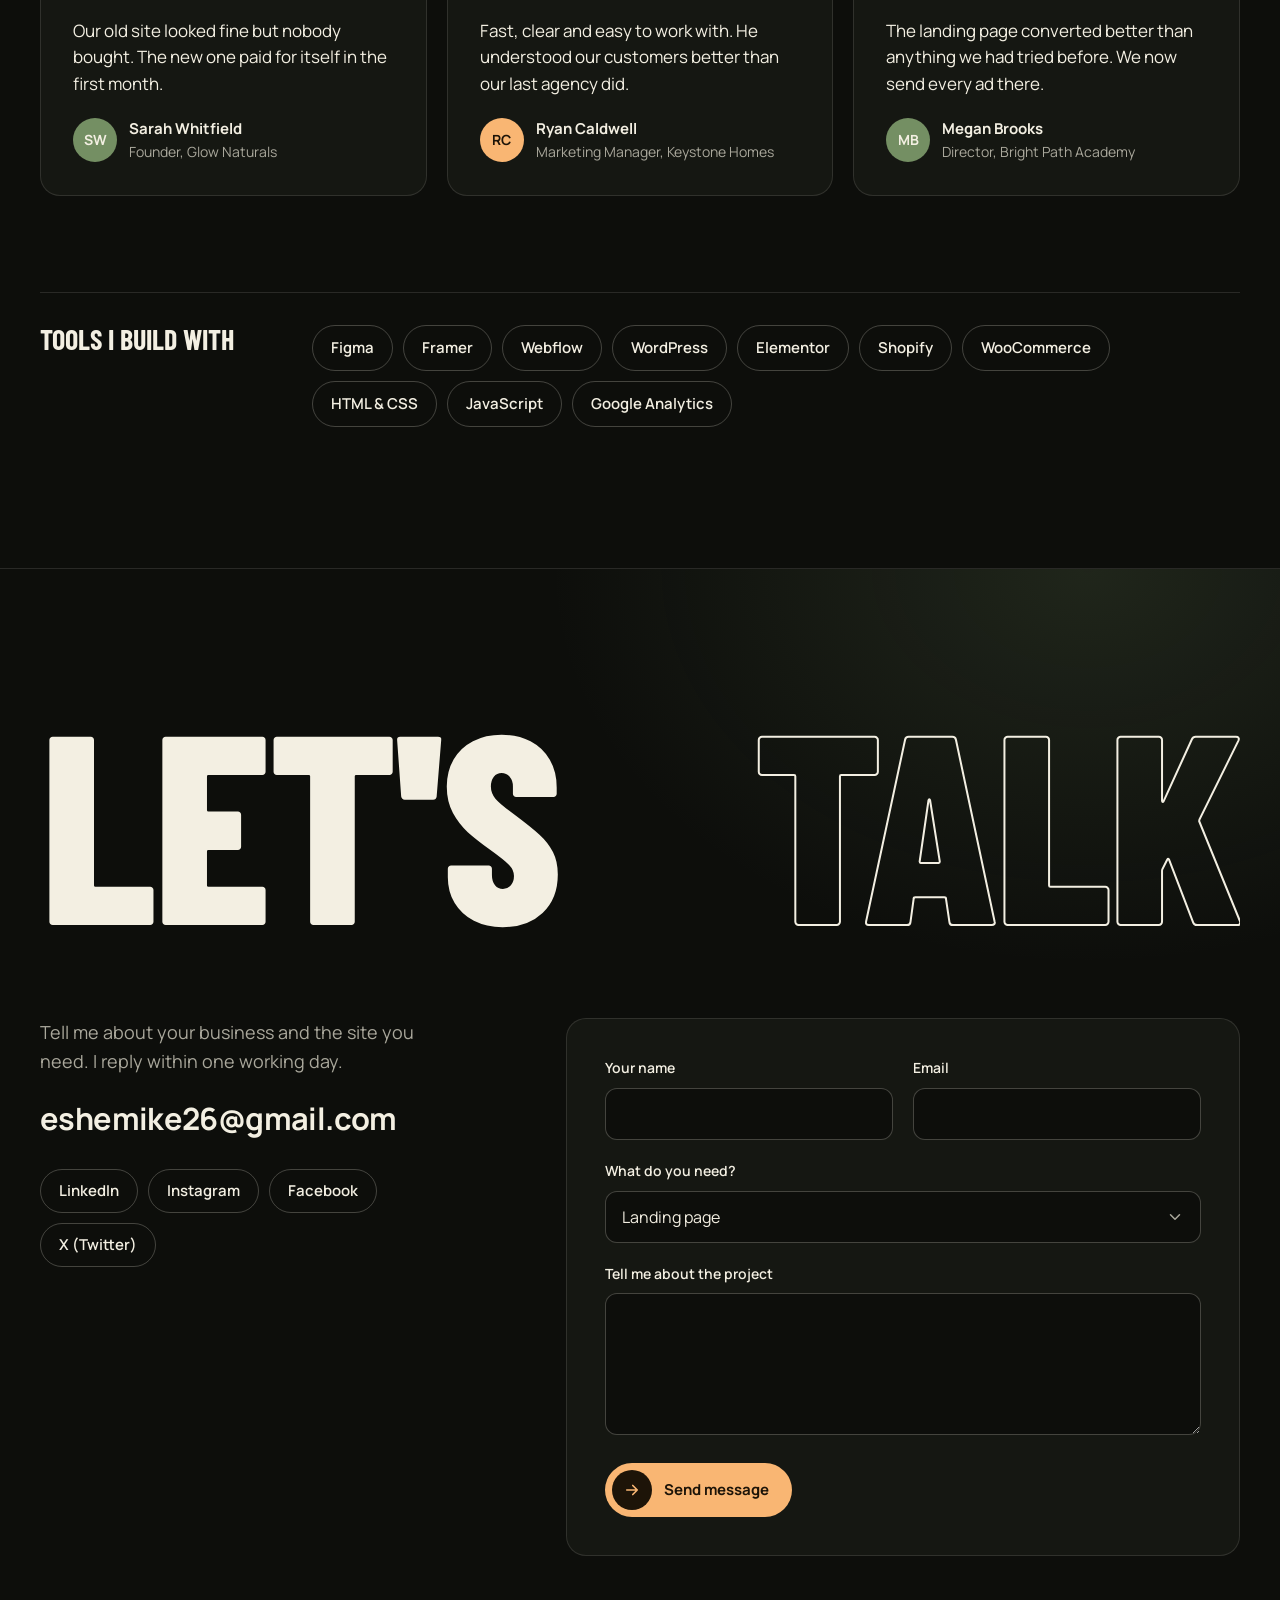
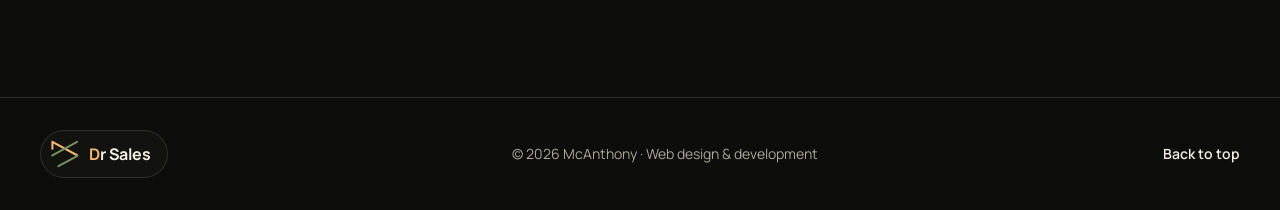
==== commit 8f006110: "Shorten delivery times: landing page 3 days, business website 10 days, online store 15 days" ====
--- a/index.html
+++ b/index.html
@@ -294,7 +294,7 @@
           <article class="price-card reveal">
             <h3>Landing page</h3>
             <p class="price"><small>From</small> $200</p>
-            <p class="price-note">Ready in about 7 days</p>
+            <p class="price-note">Ready in 3 days</p>
             <ul class="price-list">
               <li>One page, designed for a single offer</li>
               <li>Mobile-first and fast to load</li>
@@ -308,7 +308,7 @@
             <p class="price-badge">Most popular</p>
             <h3>Business website</h3>
             <p class="price"><small>From</small> $799</p>
-            <p class="price-note">Ready in 2 to 3 weeks</p>
+            <p class="price-note">Ready in 10 days</p>
             <ul class="price-list">
               <li>Up to 6 pages</li>
               <li>Edit your own content, no code</li>
@@ -325,7 +325,7 @@
           <article class="price-card reveal" style="--d:2">
             <h3>Online store</h3>
             <p class="price"><small>From</small> $1,300</p>
-            <p class="price-note">Ready in 3 to 5 weeks</p>
+            <p class="price-note">Ready in 15 days</p>
             <ul class="price-list">
               <li>Shopify or WooCommerce</li>
               <li>Up to 30 products added for you</li>
